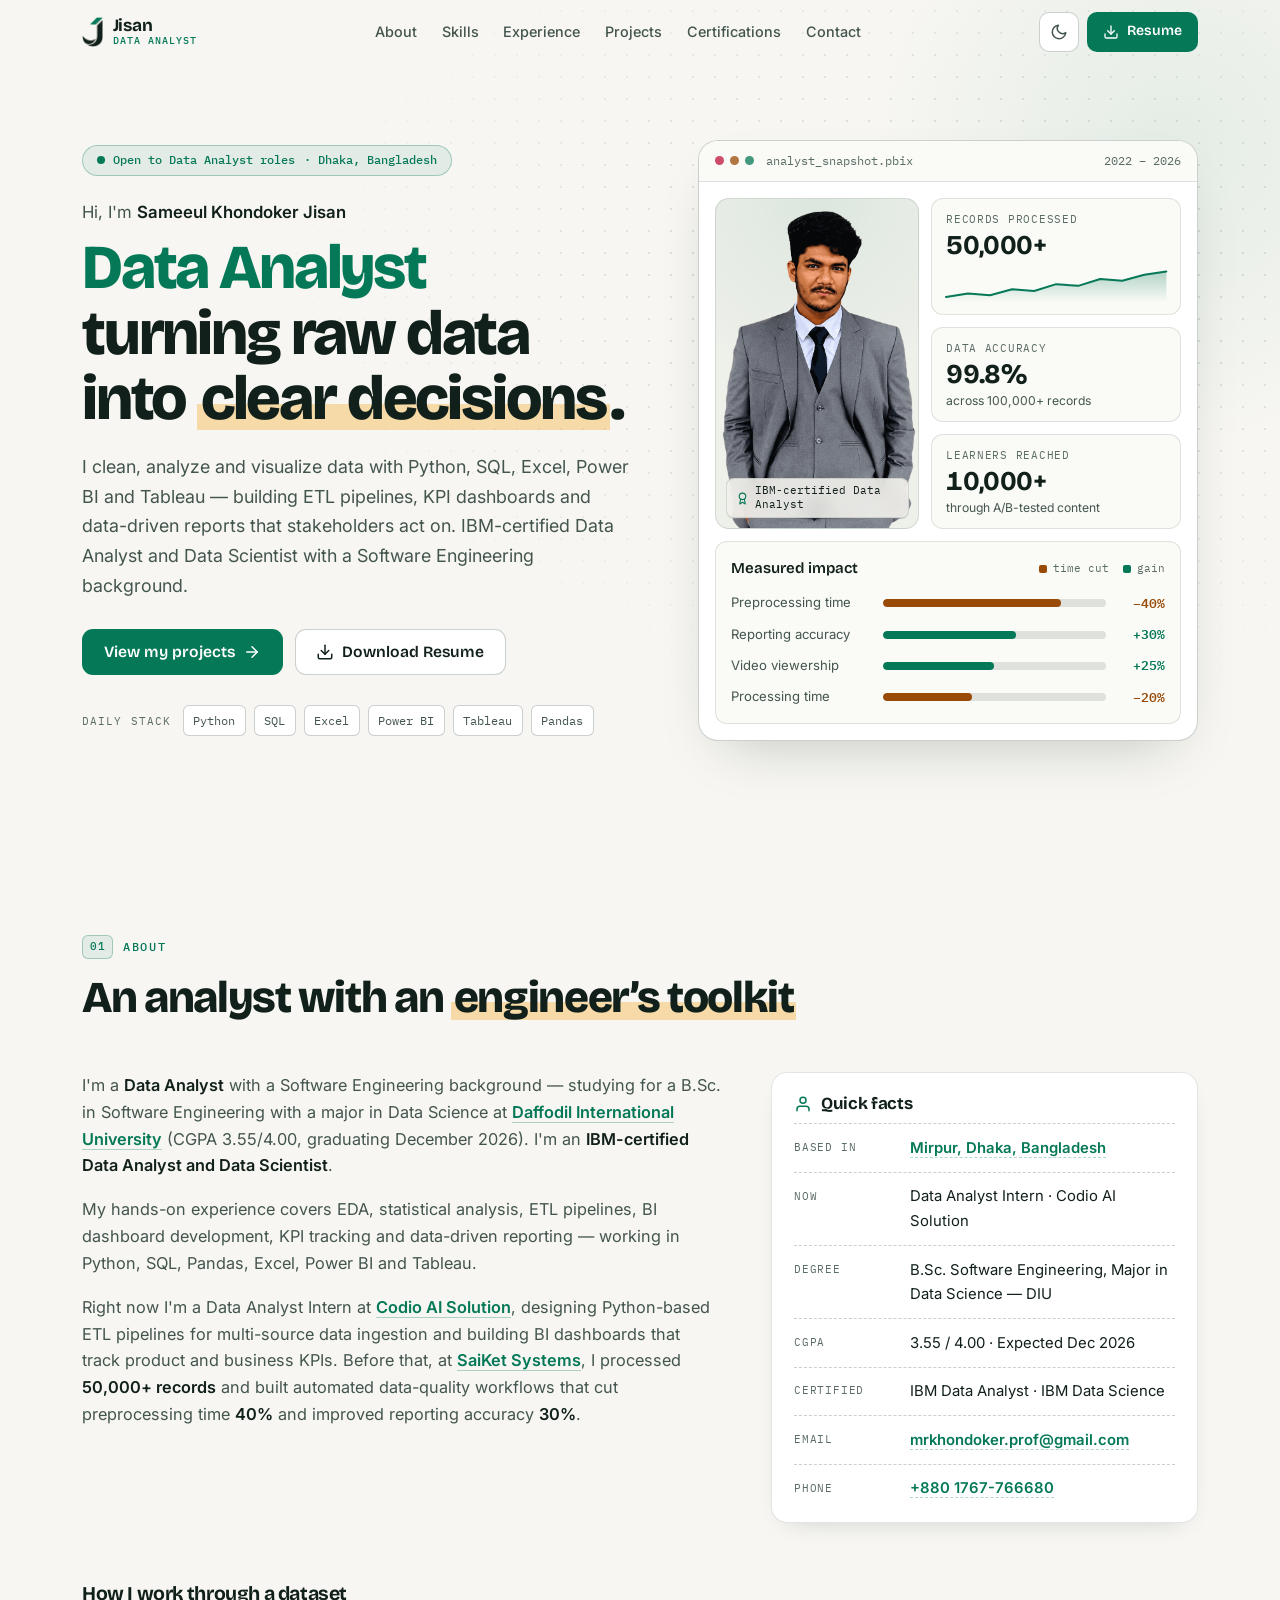
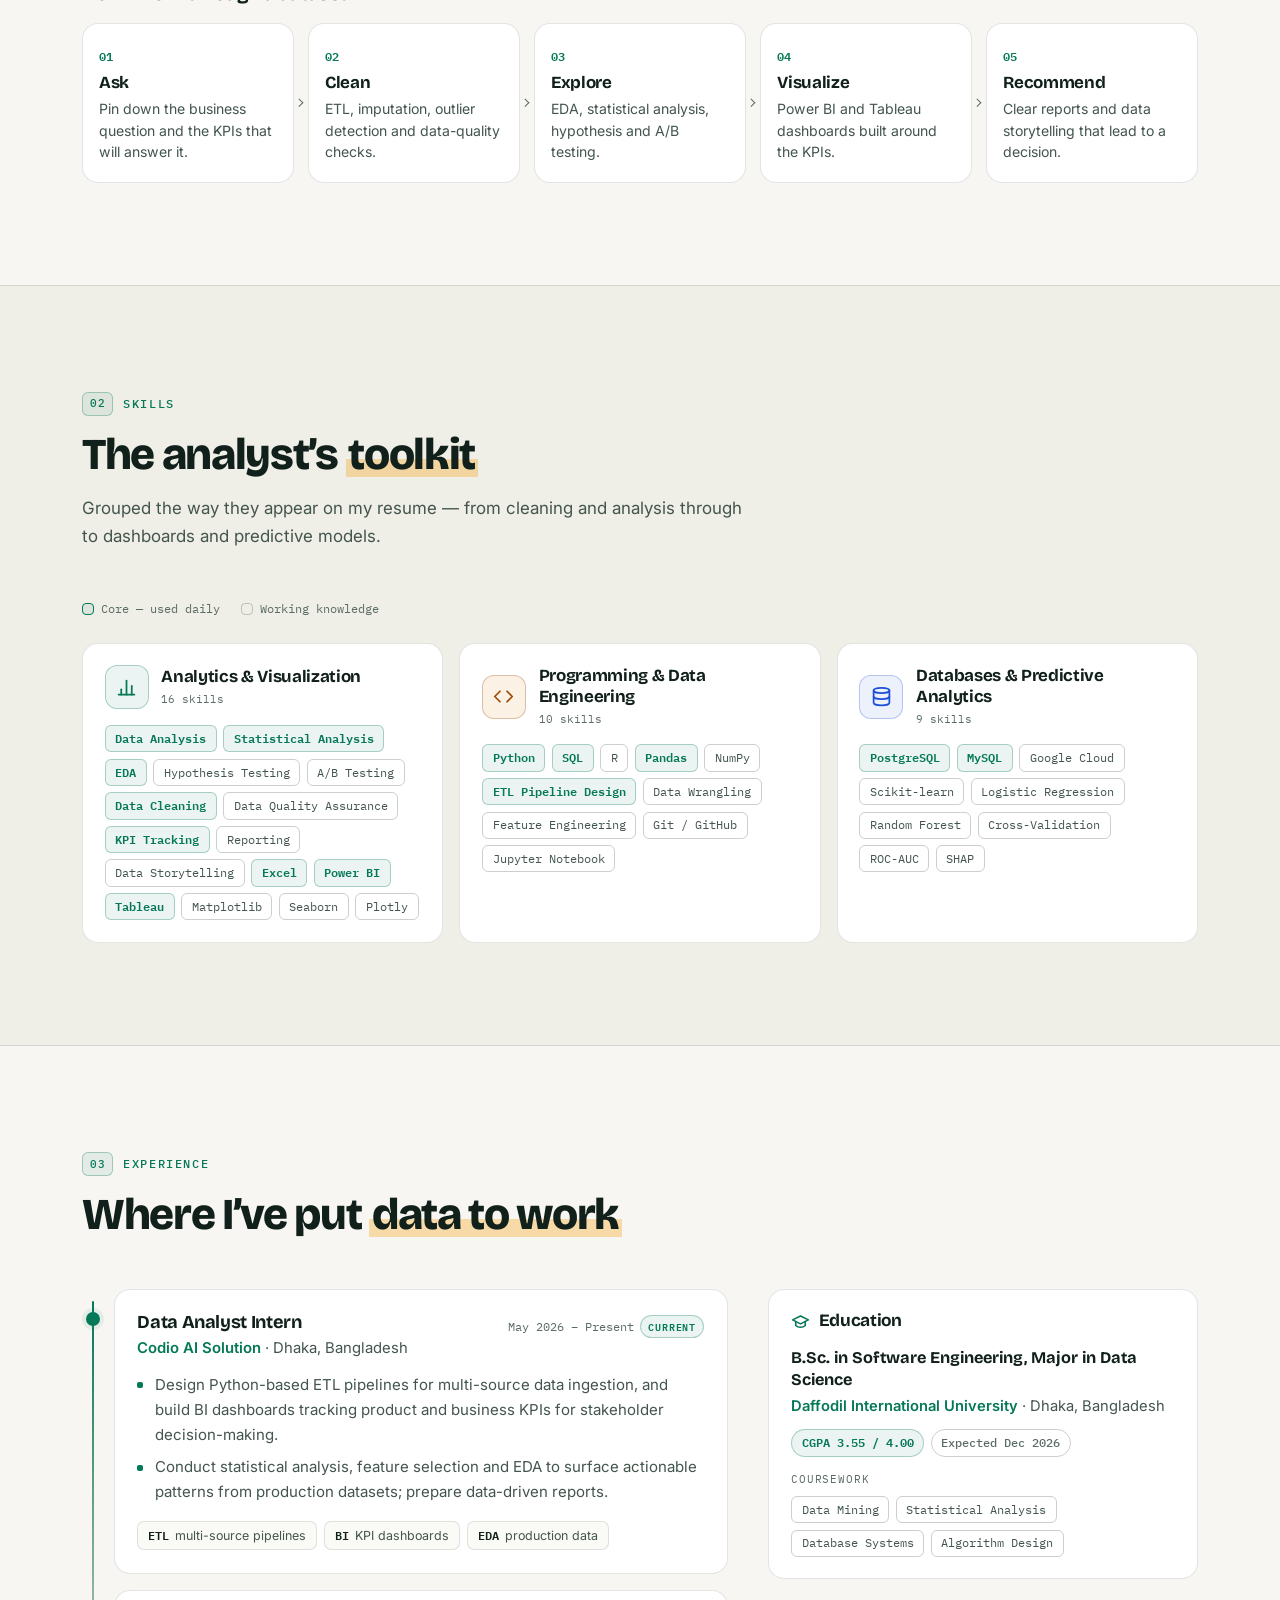
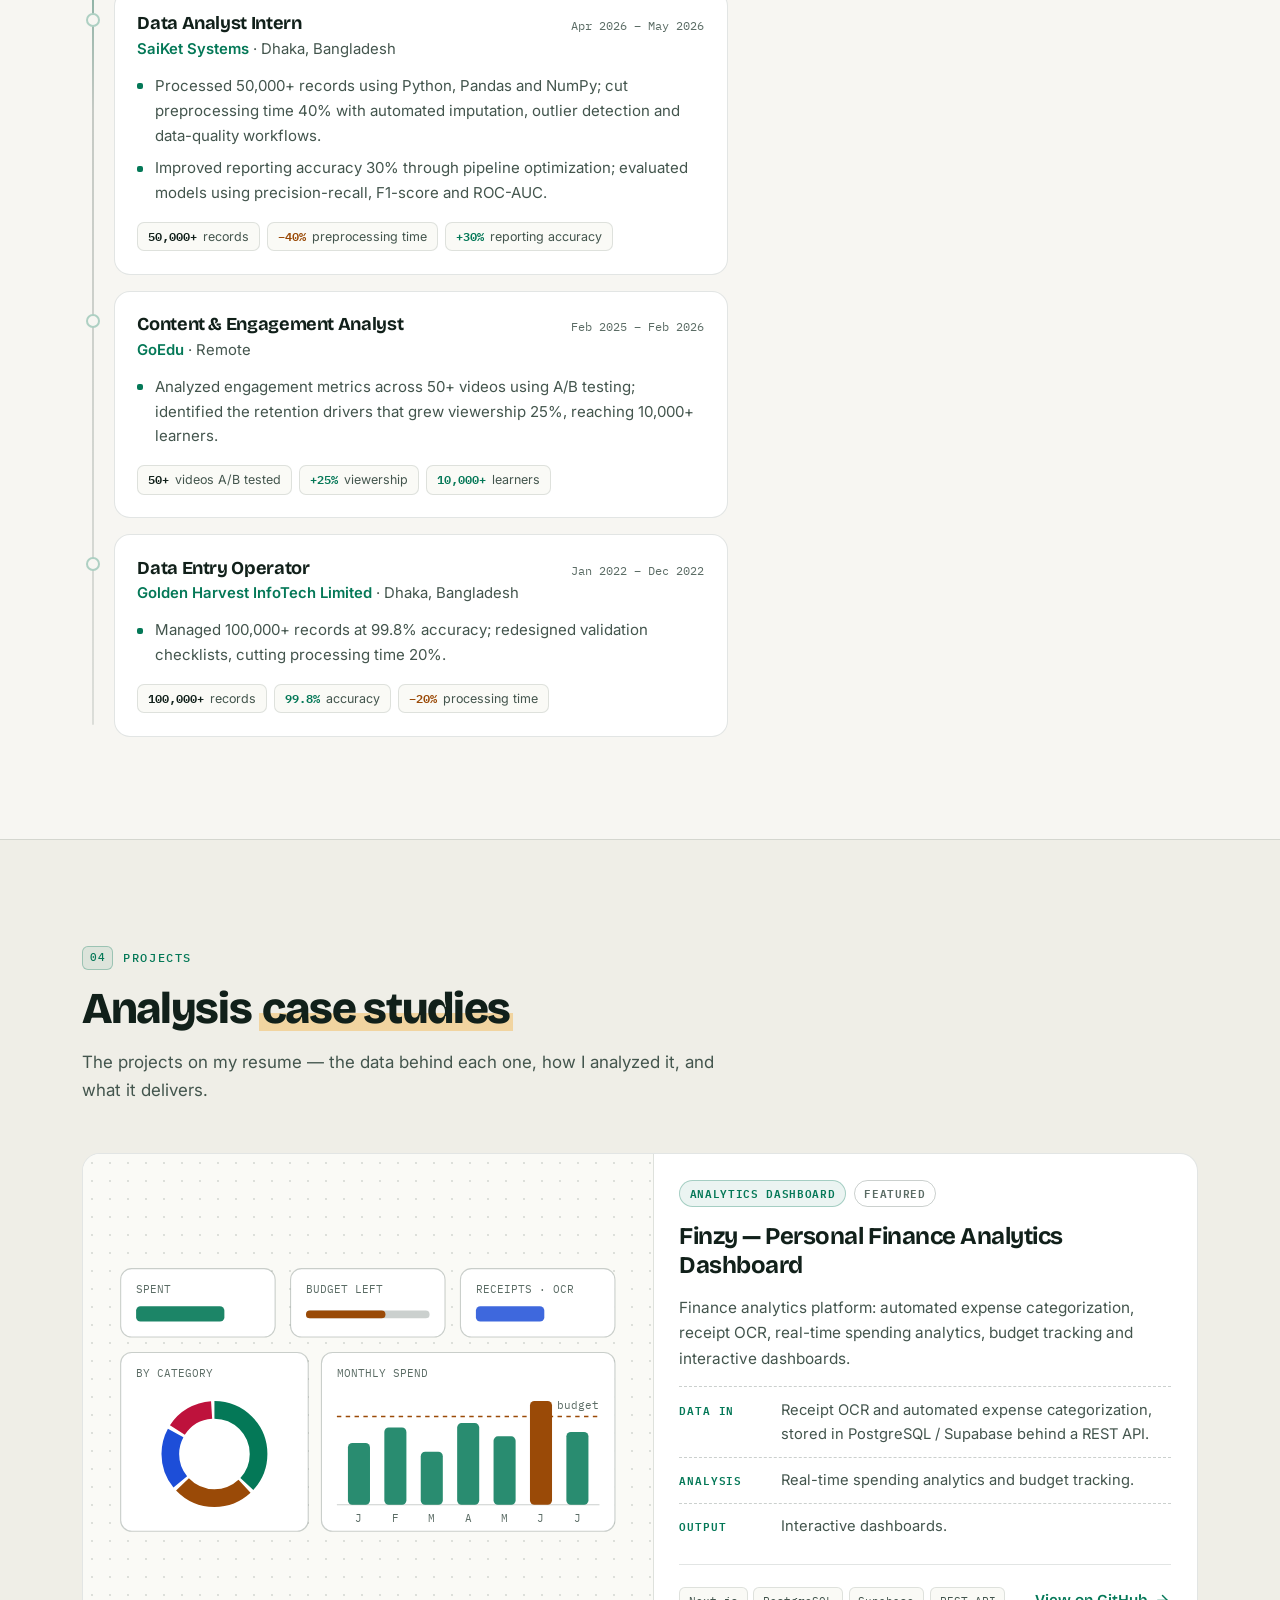
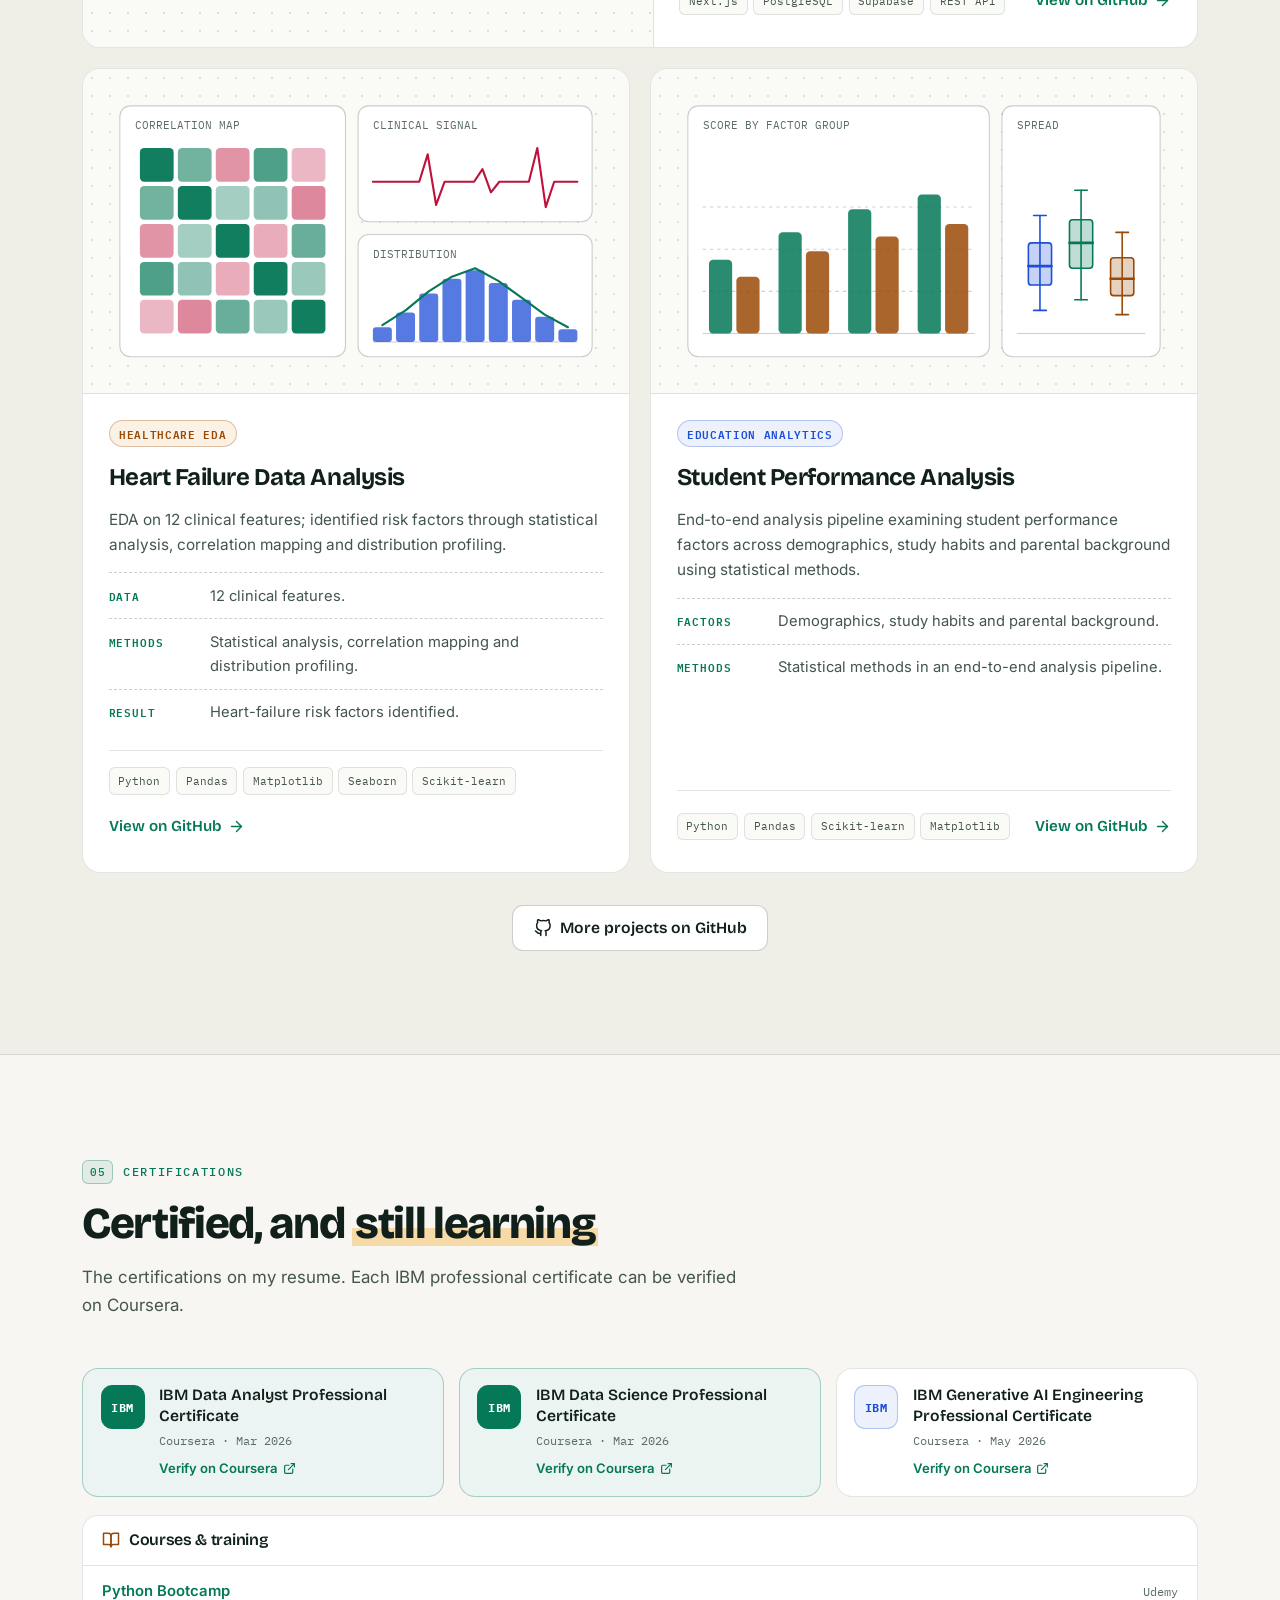
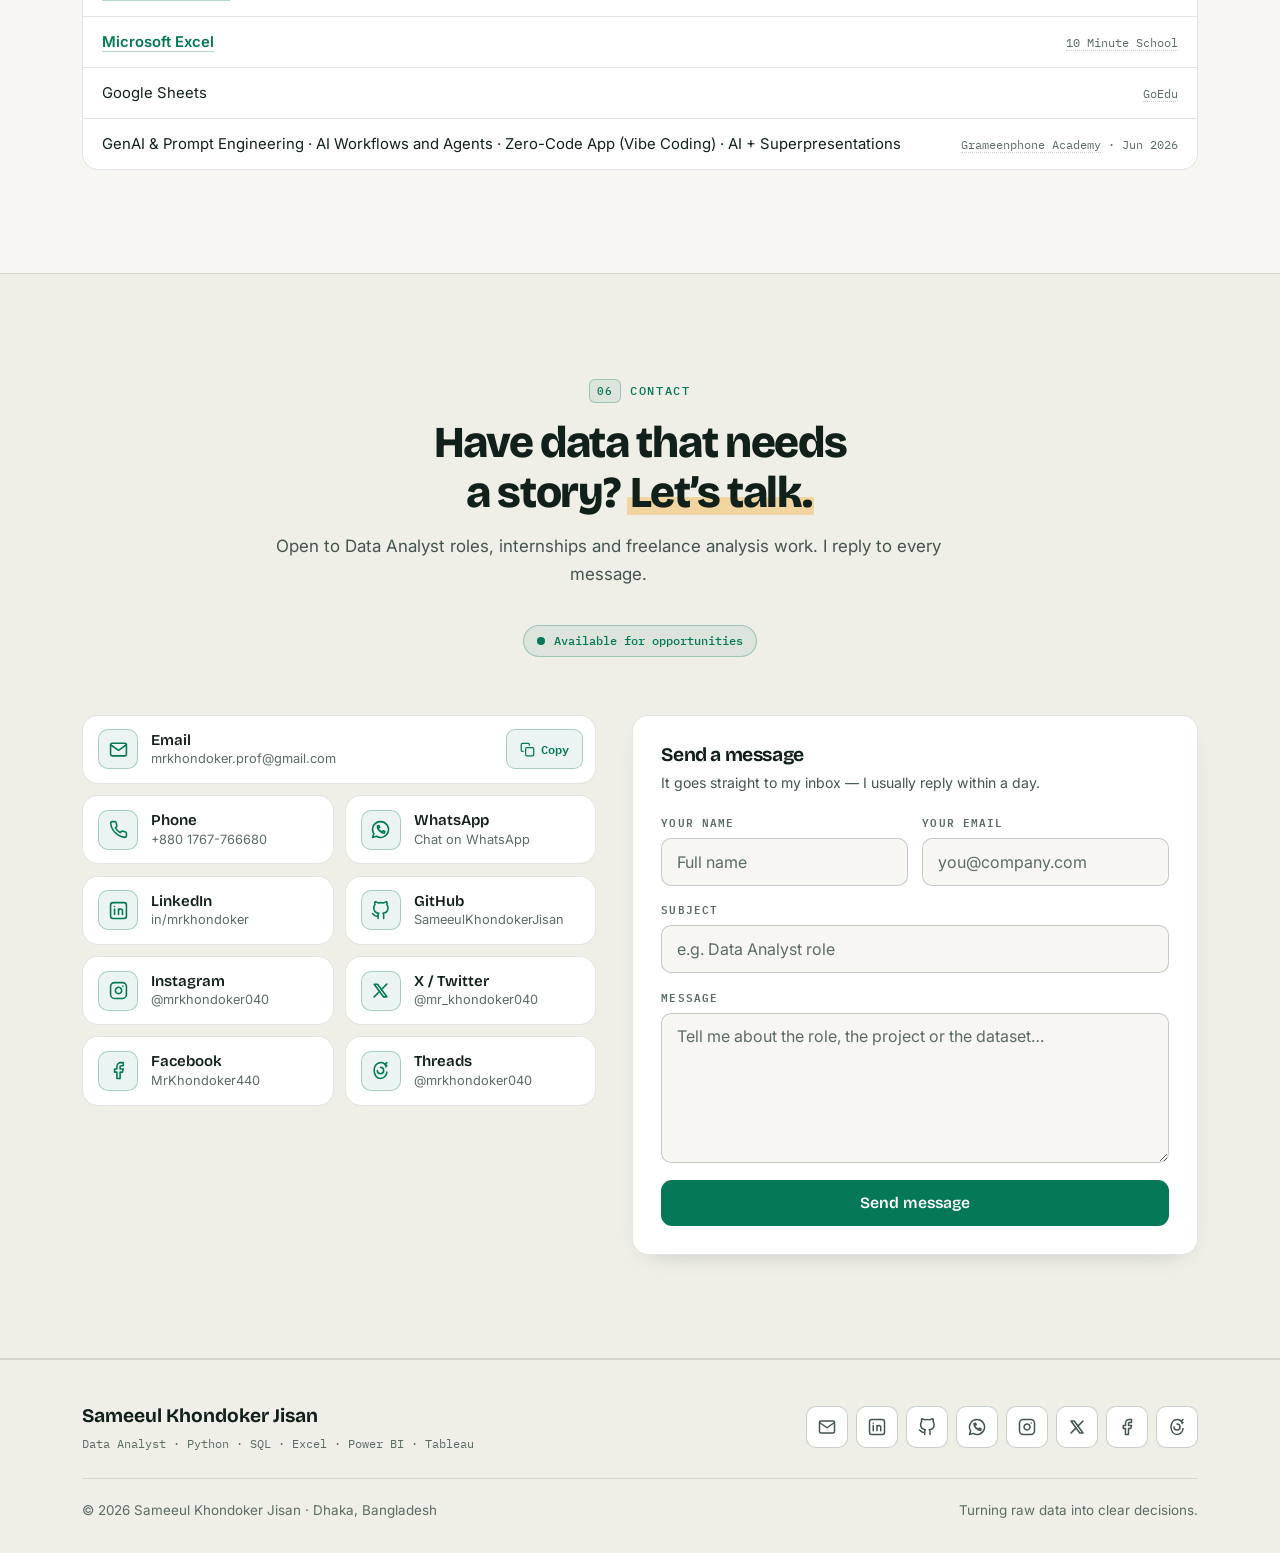
==== index.html @ 7ce2ed2d "Finzy: list Next.js, not Python — match the actual repository The Finzy repo is a Next.js (JavaScrip" ====
<!DOCTYPE html>
<html lang="en" data-theme="dark">
<head>
  <meta charset="UTF-8" />
  <meta name="viewport" content="width=device-width, initial-scale=1.0" />
  <title>Sameeul Khondoker Jisan — Data Analyst</title>
  <meta name="description" content="Sameeul Khondoker Jisan — Data Analyst in Dhaka, Bangladesh. IBM-certified Data Analyst and Data Scientist using Python, SQL, Excel, Power BI and Tableau for EDA, statistical analysis, ETL pipelines, KPI dashboards and data-driven reporting." />
  <meta name="theme-color" content="#0a0f0d" />
  <link rel="canonical" href="https://sameeulkhondokerjisan.github.io/my-portfolio/" />

  <!-- Open Graph -->
  <meta property="og:type" content="website" />
  <meta property="og:url" content="https://sameeulkhondokerjisan.github.io/my-portfolio/" />
  <meta property="og:title" content="Sameeul Khondoker Jisan — Data Analyst" />
  <meta property="og:description" content="IBM-certified Data Analyst · Python, SQL, Excel, Power BI, Tableau. EDA, statistical analysis, ETL pipelines and KPI dashboards that turn raw data into decisions. Based in Dhaka, Bangladesh." />
  <meta property="og:image" content="https://sameeulkhondokerjisan.github.io/my-portfolio/jisan_portfolio.png" />
  <meta property="og:image:width" content="1200" />
  <meta property="og:image:height" content="630" />
  <meta property="og:image:alt" content="Sameeul Khondoker Jisan — Data Analyst portfolio" />

  <!-- Twitter Card -->
  <meta name="twitter:card" content="summary_large_image" />
  <meta name="twitter:site" content="@mr_khondoker040" />
  <meta name="twitter:title" content="Sameeul Khondoker Jisan — Data Analyst" />
  <meta name="twitter:description" content="IBM-certified Data Analyst · Python, SQL, Excel, Power BI, Tableau. EDA, ETL pipelines and KPI dashboards that turn raw data into decisions." />
  <meta name="twitter:image" content="https://sameeulkhondokerjisan.github.io/my-portfolio/jisan_portfolio.png" />

  <!-- JSON-LD Structured Data -->
  <script type="application/ld+json">
  {
    "@context": "https://schema.org",
    "@type": "Person",
    "name": "Sameeul Khondoker Jisan",
    "jobTitle": "Data Analyst",
    "description": "Data Analyst with a Software Engineering background. IBM-certified Data Analyst and Data Scientist experienced in EDA, statistical analysis, ETL pipelines, BI dashboard development, KPI tracking and data-driven reporting.",
    "url": "https://sameeulkhondokerjisan.github.io/my-portfolio/",
    "image": "https://sameeulkhondokerjisan.github.io/my-portfolio/jisan_portfolio.png",
    "email": "mrkhondoker.prof@gmail.com",
    "telephone": "+8801767766680",
    "address": { "@type": "PostalAddress", "addressLocality": "Dhaka", "addressCountry": "BD" },
    "alumniOf": { "@type": "CollegeOrUniversity", "name": "Daffodil International University", "url": "https://daffodilvarsity.edu.bd/" },
    "knowsAbout": ["Data Analysis", "Statistical Analysis", "Exploratory Data Analysis", "A/B Testing", "KPI Tracking", "Data Visualization", "Python", "SQL", "Excel", "Power BI", "Tableau", "Pandas", "ETL Pipelines", "PostgreSQL"],
    "sameAs": [
      "https://www.linkedin.com/in/mrkhondoker/",
      "https://github.com/SameeulKhondokerJisan",
      "https://x.com/mr_khondoker040",
      "https://www.instagram.com/mrkhondoker040/",
      "https://www.threads.com/@mrkhondoker040",
      "https://www.facebook.com/MrKhondoker440"
    ]
  }
  </script>

  <link rel="preconnect" href="https://fonts.googleapis.com" />
  <link rel="preconnect" href="https://fonts.gstatic.com" crossorigin />
  <link href="https://fonts.googleapis.com/css2?family=Bricolage+Grotesque:opsz,wght@12..96,500..800&family=IBM+Plex+Mono:wght@400;500;600;700&family=Inter:wght@400;500;600;700&display=swap" rel="stylesheet" />
  <link rel="icon" href="icons/favicon-32.png" type="image/png" sizes="32x32" />
  <link rel="icon" href="icons/favicon-192.png" type="image/png" sizes="192x192" />
  <link rel="apple-touch-icon" href="icons/apple-touch-icon.png" />
  <link rel="stylesheet" href="css/styles.css" />
  <!-- Set the theme before first paint (no flash of the wrong theme).
       Stored choice wins; otherwise follow the OS preference. -->
  <script>
    (function () {
      var d = document.documentElement, t;
      d.classList.add('js');
      try { t = localStorage.getItem('theme'); } catch (e) {}
      if (t !== 'light' && t !== 'dark') {
        t = window.matchMedia && window.matchMedia('(prefers-color-scheme: light)').matches ? 'light' : 'dark';
      }
      d.setAttribute('data-theme', t);
    })();
  </script>
</head>
<body>
<a href="#main" class="skip-link">Skip to main content</a>

<!-- Header -->
<header class="site-header" id="siteHeader">
  <div class="container nav">
    <a href="#home" class="brand" aria-label="Sameeul Khondoker Jisan — back to top">
      <span class="brand-mark" aria-hidden="true"></span>
      <span class="brand-text"><span class="brand-name">Jisan</span><span class="brand-role">Data Analyst</span></span>
    </a>
    <nav class="nav-links" aria-label="Primary">
      <a href="#about">About</a>
      <a href="#skills">Skills</a>
      <a href="#experience">Experience</a>
      <a href="#projects">Projects</a>
      <a href="#certifications">Certifications</a>
      <a href="#contact">Contact</a>
    </nav>
    <div class="nav-actions">
      <button class="icon-btn" id="themeToggle" type="button" aria-label="Switch to light mode">
        <svg class="ico-sun" viewBox="0 0 24 24" fill="none" stroke="currentColor" stroke-width="2" stroke-linecap="round" stroke-linejoin="round" aria-hidden="true"><circle cx="12" cy="12" r="4"/><path d="M12 2v2M12 20v2M4.93 4.93l1.41 1.41M17.66 17.66l1.41 1.41M2 12h2M20 12h2M4.93 19.07l1.41-1.41M17.66 6.34l1.41-1.41"/></svg>
        <svg class="ico-moon" viewBox="0 0 24 24" fill="none" stroke="currentColor" stroke-width="2" stroke-linecap="round" stroke-linejoin="round" aria-hidden="true"><path d="M21 12.79A9 9 0 1111.21 3 7 7 0 0021 12.79z"/></svg>
      </button>
      <a class="btn btn-primary btn-sm nav-resume" href="Sameeul_Khondoker_Jisan_Resume.pdf" download="Sameeul Khondoker Jisan - Resume.pdf">
        <svg viewBox="0 0 24 24" fill="none" stroke="currentColor" stroke-width="2" stroke-linecap="round" stroke-linejoin="round" aria-hidden="true"><path d="M21 15v4a2 2 0 01-2 2H5a2 2 0 01-2-2v-4"/><polyline points="7 10 12 15 17 10"/><line x1="12" y1="15" x2="12" y2="3"/></svg>
        Resume
      </a>
      <button class="icon-btn menu-btn" id="menuToggle" type="button" aria-label="Open menu" aria-expanded="false" aria-controls="mobileNav">
        <span class="menu-bars" aria-hidden="true"><span></span><span></span><span></span></span>
      </button>
    </div>
  </div>
</header>
<div class="mobile-menu" id="mobileNav">
  <nav class="container" aria-label="Mobile">
    <a href="#about">About</a>
    <a href="#skills">Skills</a>
    <a href="#experience">Experience</a>
    <a href="#projects">Projects</a>
    <a href="#certifications">Certifications</a>
    <a href="#contact">Contact</a>
    <a class="btn btn-primary" href="Sameeul_Khondoker_Jisan_Resume.pdf" download="Sameeul Khondoker Jisan - Resume.pdf">
      <svg viewBox="0 0 24 24" fill="none" stroke="currentColor" stroke-width="2" stroke-linecap="round" stroke-linejoin="round" aria-hidden="true"><path d="M21 15v4a2 2 0 01-2 2H5a2 2 0 01-2-2v-4"/><polyline points="7 10 12 15 17 10"/><line x1="12" y1="15" x2="12" y2="3"/></svg>
      Download Resume
    </a>
  </nav>
</div>

<main id="main" tabindex="-1">

<!-- Hero -->
<section id="home" class="hero" aria-labelledby="heroTitle">
  <div class="container hero-grid">
    <div class="hero-copy">
      <p class="status-pill"><span class="pulse-dot" aria-hidden="true"></span>Open to Data Analyst roles<span class="pill-loc"> · Dhaka, Bangladesh</span></p>
      <p class="hero-hello">Hi, I'm <strong>Sameeul Khondoker Jisan</strong></p>
      <h1 class="hero-title" id="heroTitle"><span class="accent">Data Analyst</span> turning raw data into <span class="hl">clear decisions</span>.</h1>
      <p class="hero-lede">I clean, analyze and visualize data with Python, SQL, Excel, Power BI and Tableau — building ETL pipelines, KPI dashboards and data-driven reports that stakeholders act on. IBM-certified Data Analyst and Data Scientist with a Software Engineering background.</p>
      <div class="hero-cta">
        <a href="#projects" class="btn btn-primary">
          View my projects
          <svg viewBox="0 0 24 24" fill="none" stroke="currentColor" stroke-width="2" stroke-linecap="round" stroke-linejoin="round" aria-hidden="true"><line x1="5" y1="12" x2="19" y2="12"/><polyline points="12 5 19 12 12 19"/></svg>
        </a>
        <a href="Sameeul_Khondoker_Jisan_Resume.pdf" download="Sameeul Khondoker Jisan - Resume.pdf" class="btn btn-ghost">
          <svg viewBox="0 0 24 24" fill="none" stroke="currentColor" stroke-width="2" stroke-linecap="round" stroke-linejoin="round" aria-hidden="true"><path d="M21 15v4a2 2 0 01-2 2H5a2 2 0 01-2-2v-4"/><polyline points="7 10 12 15 17 10"/><line x1="12" y1="15" x2="12" y2="3"/></svg>
          Download Resume
        </a>
      </div>
      <ul class="stack" aria-label="Daily tools">
        <li class="stack-label" aria-hidden="true">Daily stack</li>
        <li>Python</li><li>SQL</li><li>Excel</li><li>Power BI</li><li>Tableau</li><li>Pandas</li>
      </ul>
    </div>

    <!-- Analyst snapshot: every number below comes straight from the resume -->
    <div class="hero-panel" id="heroPanel" role="group" aria-label="Analyst snapshot">
      <div class="panel-bar" aria-hidden="true">
        <span class="panel-dots"><i></i><i></i><i></i></span>
        <span class="panel-name">analyst_snapshot.pbix</span>
        <span class="panel-live">2022 – 2026</span>
      </div>
      <div class="panel-body">
        <div class="panel-top">
          <figure class="panel-photo">
            <img src="Profile pic.png" alt="Portrait of Sameeul Khondoker Jisan" width="800" height="1202" loading="eager" fetchpriority="high" decoding="async" />
            <figcaption>
              <svg viewBox="0 0 24 24" fill="none" stroke="currentColor" stroke-width="2" stroke-linecap="round" stroke-linejoin="round" aria-hidden="true"><circle cx="12" cy="8" r="6"/><path d="M15.477 12.89L17 22l-5-3-5 3 1.523-9.11"/></svg>
              IBM-certified Data Analyst
            </figcaption>
          </figure>
          <div class="kpis">
            <div class="kpi">
              <span class="kpi-label">Records processed</span>
              <span class="kpi-value" data-count="50000" data-suffix="+">50,000+</span>
              <svg class="spark" viewBox="0 0 200 40" preserveAspectRatio="none" aria-hidden="true" focusable="false">
                <defs><linearGradient id="sparkFill" x1="0" y1="0" x2="0" y2="1"><stop offset="0" class="stop-acc" stop-opacity=".3"/><stop offset="1" class="stop-acc" stop-opacity="0"/></linearGradient></defs>
                <path d="M0,34 L20,30 L40,32 L60,25 L80,27 L100,19 L120,21 L140,13 L160,15 L180,8 L200,4 L200,40 L0,40 Z" fill="url(#sparkFill)"/>
                <path class="sp-line" d="M0,34 L20,30 L40,32 L60,25 L80,27 L100,19 L120,21 L140,13 L160,15 L180,8 L200,4"/>
              </svg>
            </div>
            <div class="kpi">
              <span class="kpi-label">Data accuracy</span>
              <span class="kpi-value" data-count="99.8" data-decimals="1" data-suffix="%">99.8%</span>
              <span class="kpi-note">across 100,000+ records</span>
            </div>
            <div class="kpi">
              <span class="kpi-label">Learners reached</span>
              <span class="kpi-value" data-count="10000" data-suffix="+">10,000+</span>
              <span class="kpi-note">through A/B-tested content</span>
            </div>
          </div>
        </div>
        <div class="panel-chart">
          <div class="chart-head">
            <span class="chart-title">Measured impact</span>
            <span class="chart-legend" aria-hidden="true"><span class="lg-time">time cut</span><span class="lg-gain">gain</span></span>
          </div>
          <ul class="bars">
            <li class="bar is-time" style="--v:40"><span class="bar-label">Preprocessing time</span><span class="bar-track" aria-hidden="true"><span class="bar-fill"></span></span><span class="bar-val">−40%</span></li>
            <li class="bar is-gain" style="--v:30"><span class="bar-label">Reporting accuracy</span><span class="bar-track" aria-hidden="true"><span class="bar-fill"></span></span><span class="bar-val">+30%</span></li>
            <li class="bar is-gain" style="--v:25"><span class="bar-label">Video viewership</span><span class="bar-track" aria-hidden="true"><span class="bar-fill"></span></span><span class="bar-val">+25%</span></li>
            <li class="bar is-time" style="--v:20"><span class="bar-label">Processing time</span><span class="bar-track" aria-hidden="true"><span class="bar-fill"></span></span><span class="bar-val">−20%</span></li>
          </ul>
        </div>
      </div>
    </div>
  </div>
</section>

<!-- About -->
<section id="about" class="section" aria-labelledby="aboutTitle">
  <div class="container">
    <header class="section-head reveal">
      <p class="eyebrow"><span class="eyebrow-num">01</span>About</p>
      <h2 class="section-title" id="aboutTitle">An analyst with an <span class="hl">engineer’s toolkit</span></h2>
    </header>
    <div class="about-grid">
      <div class="about-copy reveal">
        <p>I'm a <strong>Data Analyst</strong> with a Software Engineering background — studying for a B.Sc. in Software Engineering with a major in Data Science at <a href="https://daffodilvarsity.edu.bd/" target="_blank" rel="noopener noreferrer">Daffodil International University</a> (CGPA 3.55/4.00, graduating December 2026). I'm an <strong>IBM-certified Data Analyst and Data Scientist</strong>.</p>
        <p>My hands-on experience covers EDA, statistical analysis, ETL pipelines, BI dashboard development, KPI tracking and data-driven reporting — working in Python, SQL, Pandas, Excel, Power BI and Tableau.</p>
        <p>Right now I'm a Data Analyst Intern at <a href="https://codioaisolution.com/" target="_blank" rel="noopener noreferrer">Codio AI Solution</a>, designing Python-based ETL pipelines for multi-source data ingestion and building BI dashboards that track product and business KPIs. Before that, at <a href="https://saiketsystems.in/" target="_blank" rel="noopener noreferrer">SaiKet Systems</a>, I processed <strong>50,000+ records</strong> and built automated data-quality workflows that cut preprocessing time <strong>40%</strong> and improved reporting accuracy <strong>30%</strong>.</p>
      </div>
      <aside class="card fact-card reveal" aria-label="Quick facts">
        <h3><svg viewBox="0 0 24 24" fill="none" stroke="currentColor" stroke-width="2" stroke-linecap="round" stroke-linejoin="round" aria-hidden="true"><path d="M20 21v-2a4 4 0 00-4-4H8a4 4 0 00-4 4v2"/><circle cx="12" cy="7" r="4"/></svg>Quick facts</h3>
        <dl class="facts">
          <div><dt>Based in</dt><dd><a href="https://maps.google.com/?q=Mirpur,+Dhaka,+Bangladesh" target="_blank" rel="noopener noreferrer">Mirpur, Dhaka, Bangladesh</a></dd></div>
          <div><dt>Now</dt><dd>Data Analyst Intern · Codio AI Solution</dd></div>
          <div><dt>Degree</dt><dd>B.Sc. Software Engineering, Major in Data Science — DIU</dd></div>
          <div><dt>CGPA</dt><dd>3.55 / 4.00 · Expected Dec 2026</dd></div>
          <div><dt>Certified</dt><dd>IBM Data Analyst · IBM Data Science</dd></div>
          <div><dt>Email</dt><dd><a href="mailto:mrkhondoker.prof@gmail.com">mrkhondoker.prof<wbr>@gmail.com</a></dd></div>
          <div><dt>Phone</dt><dd><a href="tel:+8801767766680">+880 1767-766680</a></dd></div>
        </dl>
      </aside>
    </div>

    <div class="process">
      <h3 class="sub-title reveal">How I work through a dataset</h3>
      <ol class="steps">
        <li class="card step reveal"><span class="step-num">01</span><h4>Ask</h4><p>Pin down the business question and the KPIs that will answer it.</p></li>
        <li class="card step reveal"><span class="step-num">02</span><h4>Clean</h4><p>ETL, imputation, outlier detection and data-quality checks.</p></li>
        <li class="card step reveal"><span class="step-num">03</span><h4>Explore</h4><p>EDA, statistical analysis, hypothesis and A/B testing.</p></li>
        <li class="card step reveal"><span class="step-num">04</span><h4>Visualize</h4><p>Power BI and Tableau dashboards built around the KPIs.</p></li>
        <li class="card step reveal"><span class="step-num">05</span><h4>Recommend</h4><p>Clear reports and data storytelling that lead to a decision.</p></li>
      </ol>
    </div>
  </div>
</section>

<!-- Skills -->
<section id="skills" class="section section-alt" aria-labelledby="skillsTitle">
  <div class="container">
    <header class="section-head reveal">
      <p class="eyebrow"><span class="eyebrow-num">02</span>Skills</p>
      <h2 class="section-title" id="skillsTitle">The analyst’s <span class="hl">toolkit</span></h2>
      <p class="section-sub">Grouped the way they appear on my resume — from cleaning and analysis through to dashboards and predictive models.</p>
    </header>
    <div class="legend reveal" aria-hidden="true"><span class="lg-core">Core — used daily</span><span>Working knowledge</span></div>
    <div class="skills-grid">
      <article class="card skill-card reveal">
        <div class="skill-head">
          <span class="skill-icon"><svg viewBox="0 0 24 24" fill="none" stroke="currentColor" stroke-width="2" stroke-linecap="round" stroke-linejoin="round" aria-hidden="true"><line x1="18" y1="20" x2="18" y2="10"/><line x1="12" y1="20" x2="12" y2="4"/><line x1="6" y1="20" x2="6" y2="14"/><line x1="3" y1="20" x2="21" y2="20"/></svg></span>
          <div><h3>Analytics &amp; Visualization</h3><span class="skill-count">16 skills</span></div>
        </div>
        <ul class="chips">
          <li class="chip is-core">Data Analysis</li><li class="chip is-core">Statistical Analysis</li><li class="chip is-core">EDA</li>
          <li class="chip">Hypothesis Testing</li><li class="chip">A/B Testing</li><li class="chip is-core">Data Cleaning</li>
          <li class="chip">Data Quality Assurance</li><li class="chip is-core">KPI Tracking</li><li class="chip">Reporting</li>
          <li class="chip">Data Storytelling</li><li class="chip is-core">Excel</li><li class="chip is-core">Power BI</li>
          <li class="chip is-core">Tableau</li><li class="chip">Matplotlib</li><li class="chip">Seaborn</li><li class="chip">Plotly</li>
        </ul>
      </article>
      <article class="card skill-card reveal">
        <div class="skill-head">
          <span class="skill-icon"><svg viewBox="0 0 24 24" fill="none" stroke="currentColor" stroke-width="2" stroke-linecap="round" stroke-linejoin="round" aria-hidden="true"><polyline points="16 18 22 12 16 6"/><polyline points="8 6 2 12 8 18"/></svg></span>
          <div><h3>Programming &amp; Data Engineering</h3><span class="skill-count">10 skills</span></div>
        </div>
        <ul class="chips">
          <li class="chip is-core">Python</li><li class="chip is-core">SQL</li><li class="chip">R</li>
          <li class="chip is-core">Pandas</li><li class="chip">NumPy</li><li class="chip is-core">ETL Pipeline Design</li>
          <li class="chip">Data Wrangling</li><li class="chip">Feature Engineering</li><li class="chip">Git / GitHub</li>
          <li class="chip">Jupyter Notebook</li>
        </ul>
      </article>
      <article class="card skill-card reveal">
        <div class="skill-head">
          <span class="skill-icon"><svg viewBox="0 0 24 24" fill="none" stroke="currentColor" stroke-width="2" stroke-linecap="round" stroke-linejoin="round" aria-hidden="true"><ellipse cx="12" cy="5" rx="9" ry="3"/><path d="M21 12c0 1.66-4 3-9 3s-9-1.34-9-3"/><path d="M3 5v14c0 1.66 4 3 9 3s9-1.34 9-3V5"/></svg></span>
          <div><h3>Databases &amp; Predictive Analytics</h3><span class="skill-count">9 skills</span></div>
        </div>
        <ul class="chips">
          <li class="chip is-core">PostgreSQL</li><li class="chip is-core">MySQL</li><li class="chip">Google Cloud</li>
          <li class="chip">Scikit-learn</li><li class="chip">Logistic Regression</li><li class="chip">Random Forest</li>
          <li class="chip">Cross-Validation</li><li class="chip">ROC-AUC</li><li class="chip">SHAP</li>
        </ul>
      </article>
    </div>
  </div>
</section>

<!-- Experience -->
<section id="experience" class="section" aria-labelledby="experienceTitle">
  <div class="container">
    <header class="section-head reveal">
      <p class="eyebrow"><span class="eyebrow-num">03</span>Experience</p>
      <h2 class="section-title" id="experienceTitle">Where I’ve put <span class="hl">data to work</span></h2>
    </header>
    <div class="exp-grid">
      <ol class="timeline">
        <li class="tl-item is-current reveal">
          <article class="card tl-card">
            <header class="tl-head">
              <div>
                <h3 class="tl-role">Data Analyst Intern</h3>
                <p class="tl-org"><a href="https://codioaisolution.com/" target="_blank" rel="noopener noreferrer">Codio AI Solution</a> · Dhaka, Bangladesh</p>
              </div>
              <span class="tl-date">May 2026 – Present <span class="tl-now">Current</span></span>
            </header>
            <ul class="tl-points">
              <li>Design Python-based ETL pipelines for multi-source data ingestion, and build BI dashboards tracking product and business KPIs for stakeholder decision-making.</li>
              <li>Conduct statistical analysis, feature selection and EDA to surface actionable patterns from production datasets; prepare data-driven reports.</li>
            </ul>
            <ul class="metrics" aria-label="Focus">
              <li class="metric"><b>ETL</b>multi-source pipelines</li>
              <li class="metric"><b>BI</b>KPI dashboards</li>
              <li class="metric"><b>EDA</b>production data</li>
            </ul>
          </article>
        </li>
        <li class="tl-item reveal">
          <article class="card tl-card">
            <header class="tl-head">
              <div>
                <h3 class="tl-role">Data Analyst Intern</h3>
                <p class="tl-org"><a href="https://saiketsystems.in/" target="_blank" rel="noopener noreferrer">SaiKet Systems</a> · Dhaka, Bangladesh</p>
              </div>
              <span class="tl-date">Apr 2026 – May 2026</span>
            </header>
            <ul class="tl-points">
              <li>Processed 50,000+ records using Python, Pandas and NumPy; cut preprocessing time 40% with automated imputation, outlier detection and data-quality workflows.</li>
              <li>Improved reporting accuracy 30% through pipeline optimization; evaluated models using precision-recall, F1-score and ROC-AUC.</li>
            </ul>
            <ul class="metrics" aria-label="Results">
              <li class="metric"><b>50,000+</b>records</li>
              <li class="metric down"><b>−40%</b>preprocessing time</li>
              <li class="metric up"><b>+30%</b>reporting accuracy</li>
            </ul>
          </article>
        </li>
        <li class="tl-item reveal">
          <article class="card tl-card">
            <header class="tl-head">
              <div>
                <h3 class="tl-role">Content &amp; Engagement Analyst</h3>
                <p class="tl-org"><a href="https://goedu.ac/" target="_blank" rel="noopener noreferrer">GoEdu</a> · Remote</p>
              </div>
              <span class="tl-date">Feb 2025 – Feb 2026</span>
            </header>
            <ul class="tl-points">
              <li>Analyzed engagement metrics across 50+ videos using A/B testing; identified the retention drivers that grew viewership 25%, reaching 10,000+ learners.</li>
            </ul>
            <ul class="metrics" aria-label="Results">
              <li class="metric"><b>50+</b>videos A/B tested</li>
              <li class="metric up"><b>+25%</b>viewership</li>
              <li class="metric up"><b>10,000+</b>learners</li>
            </ul>
          </article>
        </li>
        <li class="tl-item reveal">
          <article class="card tl-card">
            <header class="tl-head">
              <div>
                <h3 class="tl-role">Data Entry Operator</h3>
                <p class="tl-org"><a href="https://www.ghitbd.com/" target="_blank" rel="noopener noreferrer">Golden Harvest InfoTech Limited</a> · Dhaka, Bangladesh</p>
              </div>
              <span class="tl-date">Jan 2022 – Dec 2022</span>
            </header>
            <ul class="tl-points">
              <li>Managed 100,000+ records at 99.8% accuracy; redesigned validation checklists, cutting processing time 20%.</li>
            </ul>
            <ul class="metrics" aria-label="Results">
              <li class="metric"><b>100,000+</b>records</li>
              <li class="metric up"><b>99.8%</b>accuracy</li>
              <li class="metric down"><b>−20%</b>processing time</li>
            </ul>
          </article>
        </li>
      </ol>

      <aside class="card side-card edu-card reveal" aria-labelledby="eduTitle">
        <h3 class="side-title" id="eduTitle"><svg viewBox="0 0 24 24" fill="none" stroke="currentColor" stroke-width="2" stroke-linecap="round" stroke-linejoin="round" aria-hidden="true"><path d="M22 10L12 5 2 10l10 5 10-5z"/><path d="M6 12v5c3 3 9 3 12 0v-5"/></svg>Education</h3>
        <p class="edu-degree">B.Sc. in Software Engineering, Major in Data Science</p>
        <p class="edu-school"><a href="https://daffodilvarsity.edu.bd/" target="_blank" rel="noopener noreferrer">Daffodil International University</a> · Dhaka, Bangladesh</p>
        <div class="pills"><span class="pill">CGPA 3.55 / 4.00</span><span class="pill pill-plain">Expected Dec 2026</span></div>
        <p class="mini-label">Coursework</p>
        <ul class="chips">
          <li class="chip">Data Mining</li><li class="chip">Statistical Analysis</li><li class="chip">Database Systems</li><li class="chip">Algorithm Design</li>
        </ul>
      </aside>
    </div>
  </div>
</section>

<!-- Projects -->
<section id="projects" class="section section-alt" aria-labelledby="projectsTitle">
  <div class="container">
    <header class="section-head reveal">
      <p class="eyebrow"><span class="eyebrow-num">04</span>Projects</p>
      <h2 class="section-title" id="projectsTitle">Analysis <span class="hl">case studies</span></h2>
      <p class="section-sub">The projects on my resume — the data behind each one, how I analyzed it, and what it delivers.</p>
    </header>
    <div class="cases">

      <!-- Finzy -->
      <article class="card case case-featured reveal">
        <div class="case-visual">
          <svg class="viz" viewBox="0 0 480 270" aria-hidden="true" focusable="false">
            <rect class="pnl" x="16" y="16" width="140" height="62" rx="10"/>
            <text class="lbl" x="30" y="38">SPENT</text>
            <rect class="f-acc" x="30" y="50" width="80" height="14" rx="4" fill-opacity=".9"/>
            <rect class="pnl" x="170" y="16" width="140" height="62" rx="10"/>
            <text class="lbl" x="184" y="38">BUDGET LEFT</text>
            <rect class="f-ln" x="184" y="54" width="112" height="7" rx="3.5"/>
            <rect class="f-amb" x="184" y="54" width="72" height="7" rx="3.5"/>
            <rect class="pnl" x="324" y="16" width="140" height="62" rx="10"/>
            <text class="lbl" x="338" y="38">RECEIPTS · OCR</text>
            <rect class="f-sky" x="338" y="50" width="62" height="14" rx="4" fill-opacity=".85"/>
            <rect class="pnl" x="16" y="92" width="170" height="162" rx="10"/>
            <text class="lbl" x="30" y="114">BY CATEGORY</text>
            <g class="nf" stroke-width="16" transform="rotate(-90 101 184)">
              <circle class="s-acc" cx="101" cy="184" r="40" stroke-dasharray="92.5 158.83"/>
              <circle class="s-amb" cx="101" cy="184" r="40" stroke-dasharray="62.3 189.03" stroke-dashoffset="-95.5"/>
              <circle class="s-sky" cx="101" cy="184" r="40" stroke-dasharray="47.3 204.03" stroke-dashoffset="-160.8"/>
              <circle class="s-cor" cx="101" cy="184" r="40" stroke-dasharray="37.2 214.13" stroke-dashoffset="-211.1"/>
            </g>
            <rect class="pnl" x="198" y="92" width="266" height="162" rx="10"/>
            <text class="lbl" x="212" y="114">MONTHLY SPEND</text>
            <text class="lbl" x="450" y="143" text-anchor="end">budget</text>
            <line class="s-amb" x1="212" y1="150" x2="450" y2="150" stroke-dasharray="4 4" stroke-width="1.5"/>
            <line class="s-ln" x1="212" y1="230" x2="450" y2="230"/>
            <rect class="f-acc" x="222" y="174" width="20" height="56" rx="4" fill-opacity=".85"/>
            <rect class="f-acc" x="255" y="160" width="20" height="70" rx="4" fill-opacity=".85"/>
            <rect class="f-acc" x="288" y="182" width="20" height="48" rx="4" fill-opacity=".85"/>
            <rect class="f-acc" x="321" y="156" width="20" height="74" rx="4" fill-opacity=".85"/>
            <rect class="f-acc" x="354" y="168" width="20" height="62" rx="4" fill-opacity=".85"/>
            <rect class="f-amb" x="387" y="136" width="20" height="94" rx="4"/>
            <rect class="f-acc" x="420" y="164" width="20" height="66" rx="4" fill-opacity=".85"/>
            <text class="lbl" x="232" y="246" text-anchor="middle">J</text><text class="lbl" x="265" y="246" text-anchor="middle">F</text><text class="lbl" x="298" y="246" text-anchor="middle">M</text><text class="lbl" x="331" y="246" text-anchor="middle">A</text><text class="lbl" x="364" y="246" text-anchor="middle">M</text><text class="lbl" x="397" y="246" text-anchor="middle">J</text><text class="lbl" x="430" y="246" text-anchor="middle">J</text>
          </svg>
        </div>
        <div class="case-body">
          <div class="case-meta"><span class="badge">Analytics dashboard</span><span class="badge badge-plain">Featured</span></div>
          <h3 class="case-title">Finzy — Personal Finance Analytics Dashboard</h3>
          <p class="case-summary">Finance analytics platform: automated expense categorization, receipt OCR, real-time spending analytics, budget tracking and interactive dashboards.</p>
          <dl class="case-points">
            <div><dt>Data in</dt><dd>Receipt OCR and automated expense categorization, stored in PostgreSQL / Supabase behind a REST API.</dd></div>
            <div><dt>Analysis</dt><dd>Real-time spending analytics and budget tracking.</dd></div>
            <div><dt>Output</dt><dd>Interactive dashboards.</dd></div>
          </dl>
          <div class="case-foot">
            <ul class="tags" aria-label="Tools"><li>Next.js</li><li>PostgreSQL</li><li>Supabase</li><li>REST API</li></ul>
            <a class="case-link" href="https://github.com/SameeulKhondokerJisan/finzyy-ai-assisted-expense-management-system" target="_blank" rel="noopener noreferrer">View on GitHub<span class="sr-only"> (Finzy)</span><svg viewBox="0 0 24 24" fill="none" stroke="currentColor" stroke-width="2" stroke-linecap="round" stroke-linejoin="round" aria-hidden="true"><line x1="5" y1="12" x2="19" y2="12"/><polyline points="12 5 19 12 12 19"/></svg></a>
          </div>
        </div>
      </article>

      <!-- Heart Failure -->
      <article class="card case reveal">
        <div class="case-visual">
          <svg class="viz" viewBox="0 0 480 270" aria-hidden="true" focusable="false">
            <rect class="pnl" x="16" y="16" width="214" height="238" rx="10"/>
            <text class="lbl" x="30" y="38">CORRELATION MAP</text>
            <g>
              <rect class="f-acc" x="35" y="56" width="32" height="32" rx="4" fill-opacity=".95"/><rect class="f-acc" x="71" y="56" width="32" height="32" rx="4" fill-opacity=".56"/><rect class="f-cor" x="107" y="56" width="32" height="32" rx="4" fill-opacity=".45"/><rect class="f-acc" x="143" y="56" width="32" height="32" rx="4" fill-opacity=".7"/><rect class="f-cor" x="179" y="56" width="32" height="32" rx="4" fill-opacity=".3"/>
              <rect class="f-acc" x="35" y="92" width="32" height="32" rx="4" fill-opacity=".56"/><rect class="f-acc" x="71" y="92" width="32" height="32" rx="4" fill-opacity=".95"/><rect class="f-acc" x="107" y="92" width="32" height="32" rx="4" fill-opacity=".36"/><rect class="f-acc" x="143" y="92" width="32" height="32" rx="4" fill-opacity=".44"/><rect class="f-cor" x="179" y="92" width="32" height="32" rx="4" fill-opacity=".5"/>
              <rect class="f-cor" x="35" y="128" width="32" height="32" rx="4" fill-opacity=".45"/><rect class="f-acc" x="71" y="128" width="32" height="32" rx="4" fill-opacity=".36"/><rect class="f-acc" x="107" y="128" width="32" height="32" rx="4" fill-opacity=".95"/><rect class="f-cor" x="143" y="128" width="32" height="32" rx="4" fill-opacity=".35"/><rect class="f-acc" x="179" y="128" width="32" height="32" rx="4" fill-opacity=".6"/>
              <rect class="f-acc" x="35" y="164" width="32" height="32" rx="4" fill-opacity=".7"/><rect class="f-acc" x="71" y="164" width="32" height="32" rx="4" fill-opacity=".44"/><rect class="f-cor" x="107" y="164" width="32" height="32" rx="4" fill-opacity=".35"/><rect class="f-acc" x="143" y="164" width="32" height="32" rx="4" fill-opacity=".95"/><rect class="f-acc" x="179" y="164" width="32" height="32" rx="4" fill-opacity=".4"/>
              <rect class="f-cor" x="35" y="200" width="32" height="32" rx="4" fill-opacity=".3"/><rect class="f-cor" x="71" y="200" width="32" height="32" rx="4" fill-opacity=".5"/><rect class="f-acc" x="107" y="200" width="32" height="32" rx="4" fill-opacity=".6"/><rect class="f-acc" x="143" y="200" width="32" height="32" rx="4" fill-opacity=".4"/><rect class="f-acc" x="179" y="200" width="32" height="32" rx="4" fill-opacity=".95"/>
            </g>
            <rect class="pnl" x="242" y="16" width="222" height="110" rx="10"/>
            <text class="lbl" x="256" y="38">CLINICAL SIGNAL</text>
            <polyline class="s-cor nf" stroke-width="2" stroke-linecap="round" stroke-linejoin="round" points="256,88 292,88 300,88 308,62 316,110 324,88 352,88 360,76 368,98 376,88 404,88 412,56 420,112 428,88 450,88"/>
            <rect class="pnl" x="242" y="138" width="222" height="116" rx="10"/>
            <text class="lbl" x="256" y="160">DISTRIBUTION</text>
            <line class="s-ln" x1="256" y1="240" x2="450" y2="240"/>
            <rect class="f-sky" x="256" y="226" width="18" height="14" rx="3" fill-opacity=".75"/><rect class="f-sky" x="278" y="212" width="18" height="28" rx="3" fill-opacity=".75"/><rect class="f-sky" x="300" y="194" width="18" height="46" rx="3" fill-opacity=".75"/><rect class="f-sky" x="322" y="180" width="18" height="60" rx="3" fill-opacity=".75"/><rect class="f-sky" x="344" y="172" width="18" height="68" rx="3" fill-opacity=".75"/><rect class="f-sky" x="366" y="184" width="18" height="56" rx="3" fill-opacity=".75"/><rect class="f-sky" x="388" y="200" width="18" height="40" rx="3" fill-opacity=".75"/><rect class="f-sky" x="410" y="216" width="18" height="24" rx="3" fill-opacity=".75"/><rect class="f-sky" x="432" y="228" width="18" height="12" rx="3" fill-opacity=".75"/>
            <polyline class="s-acc nf" stroke-width="2" stroke-linecap="round" stroke-linejoin="round" points="265,224 287,210 309,192 331,178 353,170 375,182 397,198 419,214 441,226"/>
          </svg>
        </div>
        <div class="case-body">
          <div class="case-meta"><span class="badge badge-amber">Healthcare EDA</span></div>
          <h3 class="case-title">Heart Failure Data Analysis</h3>
          <p class="case-summary">EDA on 12 clinical features; identified risk factors through statistical analysis, correlation mapping and distribution profiling.</p>
          <dl class="case-points">
            <div><dt>Data</dt><dd>12 clinical features.</dd></div>
            <div><dt>Methods</dt><dd>Statistical analysis, correlation mapping and distribution profiling.</dd></div>
            <div><dt>Result</dt><dd>Heart-failure risk factors identified.</dd></div>
          </dl>
          <div class="case-foot">
            <ul class="tags" aria-label="Tools"><li>Python</li><li>Pandas</li><li>Matplotlib</li><li>Seaborn</li><li>Scikit-learn</li></ul>
            <a class="case-link" href="https://github.com/SameeulKhondokerJisan/heart-failure-prediction" target="_blank" rel="noopener noreferrer">View on GitHub<span class="sr-only"> (Heart Failure Data Analysis)</span><svg viewBox="0 0 24 24" fill="none" stroke="currentColor" stroke-width="2" stroke-linecap="round" stroke-linejoin="round" aria-hidden="true"><line x1="5" y1="12" x2="19" y2="12"/><polyline points="12 5 19 12 12 19"/></svg></a>
          </div>
        </div>
      </article>

      <!-- Student Performance -->
      <article class="card case reveal">
        <div class="case-visual">
          <svg class="viz" viewBox="0 0 480 270" aria-hidden="true" focusable="false">
            <rect class="pnl" x="16" y="16" width="286" height="238" rx="10"/>
            <text class="lbl" x="30" y="38">SCORE BY FACTOR GROUP</text>
            <line class="s-ln" x1="30" y1="112" x2="288" y2="112" stroke-dasharray="3 4"/>
            <line class="s-ln" x1="30" y1="152" x2="288" y2="152" stroke-dasharray="3 4"/>
            <line class="s-ln" x1="30" y1="192" x2="288" y2="192" stroke-dasharray="3 4"/>
            <line class="s-ln" x1="30" y1="232" x2="288" y2="232"/>
            <rect class="f-acc" x="36" y="162" width="22" height="70" rx="4" fill-opacity=".85"/><rect class="f-amb" x="62" y="178" width="22" height="54" rx="4" fill-opacity=".85"/>
            <rect class="f-acc" x="102" y="136" width="22" height="96" rx="4" fill-opacity=".85"/><rect class="f-amb" x="128" y="154" width="22" height="78" rx="4" fill-opacity=".85"/>
            <rect class="f-acc" x="168" y="114" width="22" height="118" rx="4" fill-opacity=".85"/><rect class="f-amb" x="194" y="140" width="22" height="92" rx="4" fill-opacity=".85"/>
            <rect class="f-acc" x="234" y="100" width="22" height="132" rx="4" fill-opacity=".85"/><rect class="f-amb" x="260" y="128" width="22" height="104" rx="4" fill-opacity=".85"/>
            <rect class="pnl" x="314" y="16" width="150" height="238" rx="10"/>
            <text class="lbl" x="328" y="38">SPREAD</text>
            <line class="s-ln" x1="328" y1="232" x2="450" y2="232"/>
            <g stroke-width="1.5" stroke-linecap="round">
              <line class="s-sky" x1="350" y1="120" x2="350" y2="210"/><line class="s-sky" x1="344" y1="120" x2="356" y2="120"/><line class="s-sky" x1="344" y1="210" x2="356" y2="210"/>
              <rect class="f-sky s-sky" x="339" y="146" width="22" height="40" rx="3" fill-opacity=".25"/><line class="s-sky" x1="339" y1="168" x2="361" y2="168" stroke-width="2.5"/>
              <line class="s-acc" x1="389" y1="96" x2="389" y2="200"/><line class="s-acc" x1="383" y1="96" x2="395" y2="96"/><line class="s-acc" x1="383" y1="200" x2="395" y2="200"/>
              <rect class="f-acc s-acc" x="378" y="124" width="22" height="46" rx="3" fill-opacity=".25"/><line class="s-acc" x1="378" y1="146" x2="400" y2="146" stroke-width="2.5"/>
              <line class="s-amb" x1="428" y1="136" x2="428" y2="214"/><line class="s-amb" x1="422" y1="136" x2="434" y2="136"/><line class="s-amb" x1="422" y1="214" x2="434" y2="214"/>
              <rect class="f-amb s-amb" x="417" y="160" width="22" height="36" rx="3" fill-opacity=".25"/><line class="s-amb" x1="417" y1="180" x2="439" y2="180" stroke-width="2.5"/>
            </g>
          </svg>
        </div>
        <div class="case-body">
          <div class="case-meta"><span class="badge badge-sky">Education analytics</span></div>
          <h3 class="case-title">Student Performance Analysis</h3>
          <p class="case-summary">End-to-end analysis pipeline examining student performance factors across demographics, study habits and parental background using statistical methods.</p>
          <dl class="case-points">
            <div><dt>Factors</dt><dd>Demographics, study habits and parental background.</dd></div>
            <div><dt>Methods</dt><dd>Statistical methods in an end-to-end analysis pipeline.</dd></div>
          </dl>
          <div class="case-foot">
            <ul class="tags" aria-label="Tools"><li>Python</li><li>Pandas</li><li>Scikit-learn</li><li>Matplotlib</li></ul>
            <a class="case-link" href="https://github.com/SameeulKhondokerJisan/student-performance-prediction" target="_blank" rel="noopener noreferrer">View on GitHub<span class="sr-only"> (Student Performance Analysis)</span><svg viewBox="0 0 24 24" fill="none" stroke="currentColor" stroke-width="2" stroke-linecap="round" stroke-linejoin="round" aria-hidden="true"><line x1="5" y1="12" x2="19" y2="12"/><polyline points="12 5 19 12 12 19"/></svg></a>
          </div>
        </div>
      </article>

    </div>
    <div class="more-row reveal">
      <a href="https://github.com/SameeulKhondokerJisan?tab=repositories" target="_blank" rel="noopener noreferrer" class="btn btn-ghost">
        <svg viewBox="0 0 24 24" fill="none" stroke="currentColor" stroke-width="2" stroke-linecap="round" stroke-linejoin="round" aria-hidden="true"><path d="M9 19c-5 1.5-5-2.5-7-3m14 6v-3.87a3.37 3.37 0 00-.94-2.61c3.14-.35 6.44-1.54 6.44-7A5.44 5.44 0 0020 4.77 5.07 5.07 0 0019.91 1S18.73.65 16 2.48a13.38 13.38 0 00-7 0C6.27.65 5.09 1 5.09 1A5.07 5.07 0 005 4.77a5.44 5.44 0 00-1.5 3.78c0 5.42 3.3 6.61 6.44 7A3.37 3.37 0 009 18.13V22"/></svg>
        More projects on GitHub
      </a>
    </div>
  </div>
</section>

<!-- Certifications -->
<section id="certifications" class="section" aria-labelledby="certificationsTitle">
  <div class="container">
    <header class="section-head reveal">
      <p class="eyebrow"><span class="eyebrow-num">05</span>Certifications</p>
      <h2 class="section-title" id="certificationsTitle">Certified, and <span class="hl">still learning</span></h2>
      <p class="section-sub">The certifications on my resume. Each IBM professional certificate can be verified on Coursera.</p>
    </header>
    <div class="cert-grid">
      <a class="card cert is-core reveal" href="https://coursera.org/verify/professional-cert/Z9B4IMTTBUZ6" target="_blank" rel="noopener noreferrer">
        <span class="cert-logo" aria-hidden="true">IBM</span>
        <span class="cert-body"><span class="cert-title">IBM Data Analyst Professional Certificate</span><span class="cert-meta">Coursera · Mar 2026</span><span class="cert-verify">Verify on Coursera<svg viewBox="0 0 24 24" fill="none" stroke="currentColor" stroke-width="2.2" stroke-linecap="round" stroke-linejoin="round" aria-hidden="true"><path d="M18 13v6a2 2 0 01-2 2H5a2 2 0 01-2-2V8a2 2 0 012-2h6"/><polyline points="15 3 21 3 21 9"/><line x1="10" y1="14" x2="21" y2="3"/></svg></span></span>
      </a>
      <a class="card cert is-core reveal" href="https://coursera.org/verify/professional-cert/OOKWP56I7MGP" target="_blank" rel="noopener noreferrer">
        <span class="cert-logo" aria-hidden="true">IBM</span>
        <span class="cert-body"><span class="cert-title">IBM Data Science Professional Certificate</span><span class="cert-meta">Coursera · Mar 2026</span><span class="cert-verify">Verify on Coursera<svg viewBox="0 0 24 24" fill="none" stroke="currentColor" stroke-width="2.2" stroke-linecap="round" stroke-linejoin="round" aria-hidden="true"><path d="M18 13v6a2 2 0 01-2 2H5a2 2 0 01-2-2V8a2 2 0 012-2h6"/><polyline points="15 3 21 3 21 9"/><line x1="10" y1="14" x2="21" y2="3"/></svg></span></span>
      </a>
      <a class="card cert reveal" href="https://coursera.org/verify/professional-cert/9FL2EW331MBX" target="_blank" rel="noopener noreferrer">
        <span class="cert-logo" aria-hidden="true">IBM</span>
        <span class="cert-body"><span class="cert-title">IBM Generative AI Engineering Professional Certificate</span><span class="cert-meta">Coursera · May 2026</span><span class="cert-verify">Verify on Coursera<svg viewBox="0 0 24 24" fill="none" stroke="currentColor" stroke-width="2.2" stroke-linecap="round" stroke-linejoin="round" aria-hidden="true"><path d="M18 13v6a2 2 0 01-2 2H5a2 2 0 01-2-2V8a2 2 0 012-2h6"/><polyline points="15 3 21 3 21 9"/><line x1="10" y1="14" x2="21" y2="3"/></svg></span></span>
      </a>
    </div>
    <div class="card training reveal">
      <h3 class="training-head"><svg viewBox="0 0 24 24" fill="none" stroke="currentColor" stroke-width="2" stroke-linecap="round" stroke-linejoin="round" aria-hidden="true"><path d="M2 3h6a4 4 0 014 4v14a3 3 0 00-3-3H2z"/><path d="M22 3h-6a4 4 0 00-4 4v14a3 3 0 013-3h7z"/></svg>Courses &amp; training</h3>
      <ul>
        <li><span class="training-name"><a href="https://ude.my/UC-f0d7f8c6-6825-4c0c-990d-250c439679bb" target="_blank" rel="noopener noreferrer">Python Bootcamp</a></span><span class="training-org">Udemy</span></li>
        <li><span class="training-name"><a href="https://10minuteschool.com/certificate/67863ee3542fd" target="_blank" rel="noopener noreferrer">Microsoft Excel</a></span><span class="training-org"><a href="https://10minuteschool.com/" target="_blank" rel="noopener noreferrer">10 Minute School</a></span></li>
        <li><span class="training-name">Google Sheets</span><span class="training-org"><a href="https://goedu.ac/" target="_blank" rel="noopener noreferrer">GoEdu</a></span></li>
        <li><span class="training-name">GenAI &amp; Prompt Engineering · AI Workflows and Agents · Zero-Code App (Vibe Coding) · AI + Superpresentations</span><span class="training-org"><a href="https://www.grameenphone.academy/" target="_blank" rel="noopener noreferrer">Grameenphone Academy</a> · Jun 2026</span></li>
      </ul>
    </div>
  </div>
</section>

<!-- Contact -->
<section id="contact" class="section section-alt" aria-labelledby="contactTitle">
  <div class="container">
    <header class="section-head contact-head reveal">
      <p class="eyebrow"><span class="eyebrow-num">06</span>Contact</p>
      <h2 class="section-title" id="contactTitle">Have data that needs a story? <span class="hl">Let’s talk.</span></h2>
      <p class="section-sub">Open to Data Analyst roles, internships and freelance analysis work. I reply to every message.</p>
    </header>
    <div class="avail reveal"><p class="status-pill"><span class="pulse-dot" aria-hidden="true"></span>Available for opportunities</p></div>
    <div class="contact-grid">
      <div class="contact-cards reveal">
        <div class="card contact-card email-card is-wide">
          <a class="email-main" href="mailto:mrkhondoker.prof@gmail.com">
            <span class="cc-icon"><svg viewBox="0 0 24 24" fill="none" stroke="currentColor" stroke-width="2" stroke-linecap="round" stroke-linejoin="round" aria-hidden="true"><path d="M4 4h16c1.1 0 2 .9 2 2v12c0 1.1-.9 2-2 2H4c-1.1 0-2-.9-2-2V6c0-1.1.9-2 2-2z"/><polyline points="22,6 12,13 2,6"/></svg></span>
            <span class="cc-text"><span class="cc-title">Email</span><span class="cc-val">mrkhondoker.prof<wbr>@gmail.com</span></span>
          </a>
          <button type="button" class="copy-btn" data-copy-email aria-label="Copy email address"><svg viewBox="0 0 24 24" fill="none" stroke="currentColor" stroke-width="2" stroke-linecap="round" stroke-linejoin="round" aria-hidden="true"><rect x="9" y="9" width="13" height="13" rx="2"/><path d="M5 15H4a2 2 0 01-2-2V4a2 2 0 012-2h9a2 2 0 012 2v1"/></svg><span class="copy-label">Copy</span></button>
        </div>
        <a href="tel:+8801767766680" class="card contact-card">
          <span class="cc-icon"><svg viewBox="0 0 24 24" fill="none" stroke="currentColor" stroke-width="2" stroke-linecap="round" stroke-linejoin="round" aria-hidden="true"><path d="M22 16.92v3a2 2 0 01-2.18 2 19.79 19.79 0 01-8.63-3.07 19.5 19.5 0 01-6-6 19.79 19.79 0 01-3.07-8.67A2 2 0 014.11 2h3a2 2 0 012 1.72 12.84 12.84 0 00.7 2.81 2 2 0 01-.45 2.11L8.09 9.91a16 16 0 006 6l1.27-1.27a2 2 0 012.11-.45 12.84 12.84 0 002.81.7A2 2 0 0122 16.92z"/></svg></span>
          <span class="cc-text"><span class="cc-title">Phone</span><span class="cc-val">+880 1767-766680</span></span>
        </a>
        <a href="https://wa.me/qr/7YTWEOGODNYLG1" target="_blank" rel="noopener noreferrer" class="card contact-card">
          <span class="cc-icon"><svg viewBox="0 0 24 24" fill="none" stroke="currentColor" stroke-width="2" stroke-linecap="round" stroke-linejoin="round" aria-hidden="true"><path d="M12.003 2.003a9.997 9.997 0 00-8.497 15.26L2 22l4.875-1.479A9.997 9.997 0 1012.003 2.003z"/><path d="M8.5 9.5c.5 2.5 3 5 5.5 5.5l1.5-1.5 2 1-.5 2c-4 .5-9.5-5-9-9l2-.5 1 2z"/></svg></span>
          <span class="cc-text"><span class="cc-title">WhatsApp</span><span class="cc-val">Chat on WhatsApp</span></span>
        </a>
        <a href="https://www.linkedin.com/in/mrkhondoker/" target="_blank" rel="noopener noreferrer me" class="card contact-card">
          <span class="cc-icon"><svg viewBox="0 0 24 24" fill="none" stroke="currentColor" stroke-width="2" stroke-linecap="round" stroke-linejoin="round" aria-hidden="true"><rect x="2" y="2" width="20" height="20" rx="3"/><path d="M7 10v7M7 7v.01M12 17v-4.5a2.5 2.5 0 015 0V17M12 10v7"/></svg></span>
          <span class="cc-text"><span class="cc-title">LinkedIn</span><span class="cc-val">in/mrkhondoker</span></span>
        </a>
        <a href="https://github.com/SameeulKhondokerJisan" target="_blank" rel="noopener noreferrer me" class="card contact-card">
          <span class="cc-icon"><svg viewBox="0 0 24 24" fill="none" stroke="currentColor" stroke-width="2" stroke-linecap="round" stroke-linejoin="round" aria-hidden="true"><path d="M9 19c-5 1.5-5-2.5-7-3m14 6v-3.87a3.37 3.37 0 00-.94-2.61c3.14-.35 6.44-1.54 6.44-7A5.44 5.44 0 0020 4.77 5.07 5.07 0 0019.91 1S18.73.65 16 2.48a13.38 13.38 0 00-7 0C6.27.65 5.09 1 5.09 1A5.07 5.07 0 005 4.77a5.44 5.44 0 00-1.5 3.78c0 5.42 3.3 6.61 6.44 7A3.37 3.37 0 009 18.13V22"/></svg></span>
          <span class="cc-text"><span class="cc-title">GitHub</span><span class="cc-val">SameeulKhondokerJisan</span></span>
        </a>
        <a href="https://www.instagram.com/mrkhondoker040/" target="_blank" rel="noopener noreferrer" class="card contact-card">
          <span class="cc-icon"><svg viewBox="0 0 24 24" fill="none" stroke="currentColor" stroke-width="2" stroke-linecap="round" stroke-linejoin="round" aria-hidden="true"><rect x="2" y="2" width="20" height="20" rx="5"/><path d="M16 11.37A4 4 0 1112.63 8 4 4 0 0116 11.37z"/><line x1="17.5" y1="6.5" x2="17.51" y2="6.5"/></svg></span>
          <span class="cc-text"><span class="cc-title">Instagram</span><span class="cc-val">@mrkhondoker040</span></span>
        </a>
        <a href="https://x.com/mr_khondoker040" target="_blank" rel="noopener noreferrer" class="card contact-card">
          <span class="cc-icon"><svg viewBox="0 0 24 24" fill="none" stroke="currentColor" stroke-width="2" stroke-linecap="round" stroke-linejoin="round" aria-hidden="true"><path d="M4 4l11.7 16H20L8.3 4H4z"/><path d="M4 20l6.8-6.8M13.2 10.8L20 4"/></svg></span>
          <span class="cc-text"><span class="cc-title">X / Twitter</span><span class="cc-val">@mr_khondoker040</span></span>
        </a>
        <a href="https://www.facebook.com/MrKhondoker440" target="_blank" rel="noopener noreferrer" class="card contact-card">
          <span class="cc-icon"><svg viewBox="0 0 24 24" fill="none" stroke="currentColor" stroke-width="2" stroke-linecap="round" stroke-linejoin="round" aria-hidden="true"><path d="M18 2h-3a5 5 0 00-5 5v3H7v4h3v8h4v-8h3l1-4h-4V7a1 1 0 011-1h3z"/></svg></span>
          <span class="cc-text"><span class="cc-title">Facebook</span><span class="cc-val">MrKhondoker440</span></span>
        </a>
        <a href="https://www.threads.com/@mrkhondoker040" target="_blank" rel="noopener noreferrer" class="card contact-card">
          <span class="cc-icon"><svg viewBox="0 0 24 24" fill="none" stroke="currentColor" stroke-width="2" stroke-linecap="round" stroke-linejoin="round" aria-hidden="true"><path d="M19 7.5a7 7 0 00-7-5.5C7.477 2 4 6.248 4 12s3.477 10 8 10c4.418 0 7.75-3.582 8-8"/><path d="M12 8c2.21 0 4 1.79 4 4s-1.79 4-4 4-4-1.79-4-4"/><path d="M20 2l-2 2 2 2"/></svg></span>
          <span class="cc-text"><span class="cc-title">Threads</span><span class="cc-val">@mrkhondoker040</span></span>
        </a>
      </div>

      <div class="card form-card reveal">
        <h3 class="form-title">Send a message</h3>
        <p class="form-note">It goes straight to my inbox — I usually reply within a day.</p>
        <form id="contactForm" novalidate>
          <div class="form-grid">
            <div class="field">
              <label for="cf-name">Your name</label>
              <input id="cf-name" name="name" type="text" class="input" placeholder="Full name" autocomplete="name" required />
            </div>
            <div class="field">
              <label for="cf-email">Your email</label>
              <input id="cf-email" name="email" type="email" class="input" placeholder="you@company.com" autocomplete="email" inputmode="email" required />
            </div>
            <div class="field is-full">
              <label for="cf-subject">Subject</label>
              <input id="cf-subject" name="subject" type="text" class="input" placeholder="e.g. Data Analyst role" autocomplete="off" />
            </div>
            <div class="field is-full">
              <label for="cf-message">Message</label>
              <textarea id="cf-message" name="message" class="input" placeholder="Tell me about the role, the project or the dataset…" required></textarea>
            </div>
          </div>
          <!-- Spam honeypot: hidden from humans, bots fill it in and get rejected -->
          <input type="checkbox" name="botcheck" class="hp-field" tabindex="-1" autocomplete="off" aria-hidden="true" />
          <button type="submit" class="btn btn-primary form-submit" id="formSubmitBtn">Send message</button>
          <div id="formStatus" class="form-status" role="status" aria-live="polite"></div>
        </form>
      </div>
    </div>
  </div>
</section>
</main>

<!-- Footer -->
<footer class="site-footer">
  <div class="container">
    <div class="footer-top">
      <div>
        <p class="footer-name">Sameeul Khondoker Jisan</p>
        <p class="footer-tag">Data Analyst · Python · SQL · Excel · Power BI · Tableau</p>
      </div>
      <div class="socials">
        <a href="mailto:mrkhondoker.prof@gmail.com" class="social" aria-label="Email"><svg viewBox="0 0 24 24" fill="none" stroke="currentColor" stroke-width="2" stroke-linecap="round" stroke-linejoin="round" aria-hidden="true"><path d="M4 4h16c1.1 0 2 .9 2 2v12c0 1.1-.9 2-2 2H4c-1.1 0-2-.9-2-2V6c0-1.1.9-2 2-2z"/><polyline points="22,6 12,13 2,6"/></svg></a>
        <a href="https://www.linkedin.com/in/mrkhondoker/" target="_blank" rel="noopener noreferrer me" class="social" aria-label="LinkedIn"><svg viewBox="0 0 24 24" fill="none" stroke="currentColor" stroke-width="2" stroke-linecap="round" stroke-linejoin="round" aria-hidden="true"><rect x="2" y="2" width="20" height="20" rx="3"/><path d="M7 10v7M7 7v.01M12 17v-4.5a2.5 2.5 0 015 0V17M12 10v7"/></svg></a>
        <a href="https://github.com/SameeulKhondokerJisan" target="_blank" rel="noopener noreferrer me" class="social" aria-label="GitHub"><svg viewBox="0 0 24 24" fill="none" stroke="currentColor" stroke-width="2" stroke-linecap="round" stroke-linejoin="round" aria-hidden="true"><path d="M9 19c-5 1.5-5-2.5-7-3m14 6v-3.87a3.37 3.37 0 00-.94-2.61c3.14-.35 6.44-1.54 6.44-7A5.44 5.44 0 0020 4.77 5.07 5.07 0 0019.91 1S18.73.65 16 2.48a13.38 13.38 0 00-7 0C6.27.65 5.09 1 5.09 1A5.07 5.07 0 005 4.77a5.44 5.44 0 00-1.5 3.78c0 5.42 3.3 6.61 6.44 7A3.37 3.37 0 009 18.13V22"/></svg></a>
        <a href="https://wa.me/qr/7YTWEOGODNYLG1" target="_blank" rel="noopener noreferrer" class="social" aria-label="WhatsApp"><svg viewBox="0 0 24 24" fill="none" stroke="currentColor" stroke-width="2" stroke-linecap="round" stroke-linejoin="round" aria-hidden="true"><path d="M12.003 2.003a9.997 9.997 0 00-8.497 15.26L2 22l4.875-1.479A9.997 9.997 0 1012.003 2.003z"/><path d="M8.5 9.5c.5 2.5 3 5 5.5 5.5l1.5-1.5 2 1-.5 2c-4 .5-9.5-5-9-9l2-.5 1 2z"/></svg></a>
        <a href="https://www.instagram.com/mrkhondoker040/" target="_blank" rel="noopener noreferrer" class="social" aria-label="Instagram"><svg viewBox="0 0 24 24" fill="none" stroke="currentColor" stroke-width="2" stroke-linecap="round" stroke-linejoin="round" aria-hidden="true"><rect x="2" y="2" width="20" height="20" rx="5"/><path d="M16 11.37A4 4 0 1112.63 8 4 4 0 0116 11.37z"/><line x1="17.5" y1="6.5" x2="17.51" y2="6.5"/></svg></a>
        <a href="https://x.com/mr_khondoker040" target="_blank" rel="noopener noreferrer" class="social" aria-label="X / Twitter"><svg viewBox="0 0 24 24" fill="none" stroke="currentColor" stroke-width="2" stroke-linecap="round" stroke-linejoin="round" aria-hidden="true"><path d="M4 4l11.7 16H20L8.3 4H4z"/><path d="M4 20l6.8-6.8M13.2 10.8L20 4"/></svg></a>
        <a href="https://www.facebook.com/MrKhondoker440" target="_blank" rel="noopener noreferrer" class="social" aria-label="Facebook"><svg viewBox="0 0 24 24" fill="none" stroke="currentColor" stroke-width="2" stroke-linecap="round" stroke-linejoin="round" aria-hidden="true"><path d="M18 2h-3a5 5 0 00-5 5v3H7v4h3v8h4v-8h3l1-4h-4V7a1 1 0 011-1h3z"/></svg></a>
        <a href="https://www.threads.com/@mrkhondoker040" target="_blank" rel="noopener noreferrer" class="social" aria-label="Threads"><svg viewBox="0 0 24 24" fill="none" stroke="currentColor" stroke-width="2" stroke-linecap="round" stroke-linejoin="round" aria-hidden="true"><path d="M19 7.5a7 7 0 00-7-5.5C7.477 2 4 6.248 4 12s3.477 10 8 10c4.418 0 7.75-3.582 8-8"/><path d="M12 8c2.21 0 4 1.79 4 4s-1.79 4-4 4-4-1.79-4-4"/><path d="M20 2l-2 2 2 2"/></svg></a>
      </div>
    </div>
    <div class="footer-bottom">
      <span>© <span id="yr">2026</span> Sameeul Khondoker Jisan · Dhaka, Bangladesh</span>
      <span>Turning raw data into clear decisions.</span>
    </div>
  </div>
</footer>

<button class="to-top" id="toTop" type="button" aria-label="Back to top">
  <svg viewBox="0 0 24 24" fill="none" stroke="currentColor" stroke-width="2.5" stroke-linecap="round" stroke-linejoin="round" aria-hidden="true"><path d="M18 15l-6-6-6 6"/></svg>
</button>
<div class="toast" id="toast" role="status" aria-live="polite"></div>

<script src="js/main.js"></script>
</body>
</html>
---- css/styles.css ----
/* ═══════════════════════════════════════════════════════════════════
   Sameeul Khondoker Jisan — Portfolio styles
   Design system: "Insight" — an analytics-report look for a Data Analyst.
   Emerald + amber data accents on graphite (dark) / warm paper (light).
   Bricolage Grotesque (display) · Inter (body) · IBM Plex Mono (data).
   ═══════════════════════════════════════════════════════════════════ */

/* ── Tokens ─────────────────────────────────────────────────────── */
:root{
  color-scheme:dark;
  --bg:#0a0f0d; --bg-alt:#0d1411;
  --surface:#111a16; --surface-2:#15201b; --surface-3:#1b2822;
  --line:rgba(167,205,190,0.12); --line-strong:rgba(167,205,190,0.22);
  --text:#e9f1ed; --muted:#a8b8b1; --dim:#82948d;
  --accent:#34d399; --accent-2:#6ee7b7; --on-accent:#03261b;
  --accent-soft:rgba(52,211,153,0.10); --accent-line:rgba(52,211,153,0.32);
  --amber:#fbbf24; --amber-soft:rgba(251,191,36,0.11); --amber-line:rgba(251,191,36,0.34);
  --sky:#60a5fa; --sky-soft:rgba(96,165,250,0.12); --sky-line:rgba(96,165,250,0.34);
  --coral:#fb7185; --coral-soft:rgba(251,113,133,0.12);
  --hl:rgba(251,191,36,0.30);
  --dot:rgba(167,205,190,0.15);
  --header-bg:rgba(10,15,13,0.80);
  --shadow:0 24px 60px -24px rgba(0,0,0,0.7);
  --shadow-sm:0 10px 28px -16px rgba(0,0,0,0.6);
  --radius:16px; --radius-sm:12px;
  --header-h:64px;
  --gutter:clamp(16px,4vw,32px);
  --ease:cubic-bezier(.2,.7,.2,1);
  --font-d:'Bricolage Grotesque',system-ui,-apple-system,'Segoe UI',sans-serif;
  --font-b:'Inter',system-ui,-apple-system,'Segoe UI',Roboto,sans-serif;
  --font-m:'IBM Plex Mono',ui-monospace,SFMono-Regular,Menlo,Consolas,monospace;
}
[data-theme="light"]{
  color-scheme:light;
  --bg:#f7f6f2; --bg-alt:#efeee7;
  --surface:#ffffff; --surface-2:#fafaf6; --surface-3:#eef0ea;
  --line:rgba(22,44,35,0.12); --line-strong:rgba(22,44,35,0.22);
  --text:#11201a; --muted:#43554d; --dim:#5b6c65;
  --accent:#047857; --accent-2:#065f46; --on-accent:#ffffff;
  --accent-soft:rgba(4,120,87,0.08); --accent-line:rgba(4,120,87,0.30);
  --amber:#9a4a07; --amber-soft:rgba(217,119,6,0.10); --amber-line:rgba(154,74,7,0.30);
  --sky:#1d4ed8; --sky-soft:rgba(29,78,216,0.08); --sky-line:rgba(29,78,216,0.28);
  --coral:#be123c; --coral-soft:rgba(190,18,60,0.08);
  --hl:rgba(245,158,11,0.32);
  --dot:rgba(22,44,35,0.13);
  --header-bg:rgba(247,246,242,0.86);
  --shadow:0 24px 56px -28px rgba(17,32,26,0.28);
  --shadow-sm:0 10px 26px -18px rgba(17,32,26,0.3);
}

/* ── Base ───────────────────────────────────────────────────────── */
*,*::before,*::after{box-sizing:border-box;}
*{margin:0;padding:0;}
/* scroll-padding keeps anchor targets clear of the fixed header */
html{scroll-behavior:smooth;scroll-padding-top:calc(var(--header-h) + 12px);-webkit-text-size-adjust:100%;text-size-adjust:100%;}
/* Root-level clip is the guard that reliably stops sideways scrolling on
   phones. `hidden` first is the fallback for browsers without `clip`. */
html,body{overflow-x:hidden;overflow-x:clip;}
body{font-family:var(--font-b);font-size:1rem;line-height:1.65;color:var(--text);background:var(--bg);-webkit-font-smoothing:antialiased;-moz-osx-font-smoothing:grayscale;transition:background-color .3s,color .3s;}
img,svg,video{display:block;max-width:100%;}
a{color:inherit;text-decoration:none;}
button,input,textarea,select{font:inherit;color:inherit;}
button{cursor:pointer;background:none;border:0;}
ul,ol{list-style:none;}
h1,h2,h3,h4{font-family:var(--font-d);font-weight:700;line-height:1.15;letter-spacing:-0.02em;}
::selection{background:var(--hl);color:var(--text);}
:focus-visible{outline:2px solid var(--accent);outline-offset:3px;border-radius:6px;}

.container{width:100%;max-width:1180px;margin-inline:auto;padding-inline:var(--gutter);}
.sr-only{position:absolute;width:1px;height:1px;padding:0;margin:-1px;overflow:hidden;clip:rect(0 0 0 0);clip-path:inset(50%);white-space:nowrap;border:0;}
.skip-link{position:fixed;top:-60px;left:12px;z-index:1000;background:var(--accent);color:var(--on-accent);padding:.6rem 1rem;border-radius:8px;font-weight:700;font-size:.9rem;transition:top .2s;}
.skip-link:focus{top:12px;}
/* Highlighter-pen underline, cloned per line when the phrase wraps */
.hl{background:linear-gradient(180deg,transparent 58%,var(--hl) 58%,var(--hl) 92%,transparent 92%);-webkit-box-decoration-break:clone;box-decoration-break:clone;padding:0 .06em;}
.accent{color:var(--accent);}

/* ── Buttons ────────────────────────────────────────────────────── */
.btn{display:inline-flex;align-items:center;justify-content:center;gap:.5rem;min-height:46px;padding:.7rem 1.3rem;border-radius:11px;border:1px solid transparent;font-family:var(--font-d);font-weight:600;font-size:.98rem;line-height:1.2;white-space:nowrap;transition:transform .2s var(--ease),background-color .2s,border-color .2s,color .2s,box-shadow .2s;}
.btn svg{width:18px;height:18px;flex-shrink:0;}
.btn-primary{background:var(--accent);color:var(--on-accent);}
.btn-ghost{background:var(--surface);border-color:var(--line-strong);color:var(--text);}
.btn-sm{min-height:40px;padding:.5rem .95rem;font-size:.88rem;border-radius:10px;}
.btn-sm svg{width:16px;height:16px;}
.icon-btn{width:40px;height:40px;border-radius:10px;border:1px solid var(--line-strong);display:inline-grid;place-items:center;color:var(--muted);background:var(--surface);transition:color .2s,border-color .2s,background-color .2s;flex-shrink:0;}
.icon-btn svg{width:18px;height:18px;}
[data-theme="dark"] .ico-moon,[data-theme="light"] .ico-sun{display:none;}

/* ── Header ─────────────────────────────────────────────────────── */
.site-header{position:fixed;top:0;left:0;right:0;z-index:100;height:var(--header-h);background:var(--header-bg);-webkit-backdrop-filter:saturate(1.4) blur(16px);backdrop-filter:saturate(1.4) blur(16px);border-bottom:1px solid transparent;transition:border-color .3s,box-shadow .3s,background-color .3s;}
.site-header.is-scrolled,body.menu-open .site-header{border-bottom-color:var(--line);box-shadow:var(--shadow-sm);}
/* At the very top the header melts into the hero; it turns solid once the page scrolls (JS only, so it is never see-through without JS) */
.js .site-header:not(.is-scrolled){background:transparent;-webkit-backdrop-filter:none;backdrop-filter:none;}
body.menu-open .site-header{background:var(--bg);}
.nav{height:100%;display:flex;align-items:center;justify-content:space-between;gap:1rem;}
.brand{display:inline-flex;align-items:center;gap:.6rem;flex-shrink:0;border-radius:8px;}
/* The J logo, drawn from two alpha masks so each part takes a theme colour */
.brand-mark{position:relative;display:block;width:21px;height:30px;flex-shrink:0;}
.brand-mark::before,.brand-mark::after{content:"";position:absolute;inset:0;}
.brand-mark::before{background:var(--text);-webkit-mask:url(../icons/logo-body.png) center/contain no-repeat;mask:url(../icons/logo-body.png) center/contain no-repeat;}
.brand-mark::after{background:var(--accent);-webkit-mask:url(../icons/logo-bar.png) center/contain no-repeat;mask:url(../icons/logo-bar.png) center/contain no-repeat;}
.brand-text{display:flex;flex-direction:column;line-height:1.1;}
.brand-name{font-family:var(--font-d);font-weight:700;font-size:1.08rem;letter-spacing:-.01em;}
.brand-role{font-family:var(--font-m);font-size:.64rem;font-weight:500;letter-spacing:.1em;text-transform:uppercase;color:var(--accent);}
.nav-links{display:flex;align-items:center;gap:.15rem;}
.nav-links a{display:inline-flex;align-items:center;min-height:38px;padding:.4rem .7rem;border-radius:8px;font-size:.9rem;font-weight:500;color:var(--muted);transition:color .2s,background-color .2s;}
.nav-links a.is-active{color:var(--accent);background:var(--accent-soft);}
.nav-actions{display:flex;align-items:center;gap:.5rem;flex-shrink:0;}
.menu-btn{display:none;}
.menu-bars{position:relative;width:18px;height:12px;}
.menu-bars span{position:absolute;left:0;width:100%;height:2px;border-radius:2px;background:currentColor;transition:transform .25s var(--ease),opacity .2s,top .25s var(--ease);}
.menu-bars span:nth-child(1){top:0;}
.menu-bars span:nth-child(2){top:5px;}
.menu-bars span:nth-child(3){top:10px;}
.menu-btn[aria-expanded="true"] .menu-bars span:nth-child(1){top:5px;transform:rotate(45deg);}
.menu-btn[aria-expanded="true"] .menu-bars span:nth-child(2){opacity:0;}
.menu-btn[aria-expanded="true"] .menu-bars span:nth-child(3){top:5px;transform:rotate(-45deg);}

.mobile-menu{position:fixed;top:var(--header-h);left:0;right:0;z-index:99;background:var(--bg);border-bottom:1px solid var(--line);box-shadow:var(--shadow);max-height:calc(100vh - var(--header-h));max-height:calc(100dvh - var(--header-h));overflow-y:auto;overscroll-behavior:contain;opacity:0;visibility:hidden;transform:translateY(-8px);transition:opacity .22s,transform .22s var(--ease),visibility 0s .22s;}
.mobile-menu.is-open{opacity:1;visibility:visible;transform:none;transition:opacity .22s,transform .22s var(--ease),visibility 0s;}
.mobile-menu nav{display:flex;flex-direction:column;padding-block:.5rem 1.25rem;}
.mobile-menu nav > a:not(.btn){display:flex;align-items:center;justify-content:space-between;min-height:52px;padding:.25rem .15rem;border-bottom:1px solid var(--line);font-family:var(--font-d);font-weight:600;font-size:1.08rem;color:var(--text);}
.mobile-menu nav > a:not(.btn)::after{content:"";width:7px;height:7px;border-top:1.5px solid var(--dim);border-right:1.5px solid var(--dim);transform:rotate(45deg);margin-right:4px;}
.mobile-menu nav > a.is-active{color:var(--accent);}
.mobile-menu .btn{margin-top:1rem;width:100%;}

/* ── Section scaffolding ────────────────────────────────────────── */
.section{position:relative;padding-block:clamp(4rem,8vw,6.5rem);}
.section-alt{background:var(--bg-alt);border-block:1px solid var(--line);}
.section-head{max-width:46rem;margin-bottom:clamp(2rem,4vw,3rem);}
.eyebrow{display:inline-flex;align-items:center;gap:.6rem;font-family:var(--font-m);font-size:.74rem;font-weight:500;letter-spacing:.14em;text-transform:uppercase;color:var(--accent);margin-bottom:.9rem;}
.eyebrow-num{display:inline-grid;place-items:center;height:1.5rem;padding:0 .45rem;border-radius:6px;background:var(--accent-soft);border:1px solid var(--accent-line);font-size:.7rem;letter-spacing:.04em;}
.section-title{font-size:clamp(1.75rem,1.15rem + 2.3vw,2.75rem);font-weight:800;letter-spacing:-.03em;text-wrap:balance;}
.section-sub{color:var(--muted);font-size:clamp(.98rem,.95rem + .2vw,1.06rem);margin-top:.9rem;max-width:42rem;}
.card{background:var(--surface);border:1px solid var(--line);border-radius:var(--radius);}

/* Scroll reveal — only hidden when JS is running (html.js), so content
   never disappears for visitors without JavaScript. */
.js .reveal{opacity:0;transform:translateY(18px);transition:opacity .6s var(--ease),transform .6s var(--ease);}
.js .reveal.is-visible{opacity:1;transform:none;}

/* ── Hero ───────────────────────────────────────────────────────── */
.hero{position:relative;overflow:hidden;padding:calc(var(--header-h) + clamp(2.25rem,6vw,4.75rem)) 0 clamp(3.5rem,7vw,5.5rem);}
.hero::before{content:"";position:absolute;inset:0;pointer-events:none;background-image:radial-gradient(var(--dot) 1px,transparent 1.4px);background-size:22px 22px;-webkit-mask-image:radial-gradient(ellipse 75% 70% at 75% 35%,#000 25%,transparent 75%);mask-image:radial-gradient(ellipse 75% 70% at 75% 35%,#000 25%,transparent 75%);}
.hero::after{content:"";position:absolute;width:620px;height:620px;right:-200px;top:-160px;border-radius:50%;pointer-events:none;background:radial-gradient(circle,var(--accent-soft) 0%,transparent 68%);}
.hero-grid{position:relative;z-index:1;display:grid;grid-template-columns:minmax(0,1.05fr) minmax(0,.95fr);gap:clamp(2rem,5vw,4rem);align-items:center;}
.status-pill{display:inline-flex;align-items:center;gap:.55rem;max-width:100%;padding:.4rem .85rem;margin-bottom:1.4rem;border:1px solid var(--accent-line);background:var(--accent-soft);color:var(--accent);border-radius:999px;font-family:var(--font-m);font-size:.74rem;font-weight:500;line-height:1.4;}
.pulse-dot{width:8px;height:8px;border-radius:50%;background:var(--accent);flex-shrink:0;animation:ping 2.2s infinite;}
@keyframes ping{0%{box-shadow:0 0 0 0 var(--accent-line);}70%{box-shadow:0 0 0 8px transparent;}100%{box-shadow:0 0 0 0 transparent;}}
.hero-hello{font-size:1.05rem;color:var(--muted);margin-bottom:.55rem;}
.hero-hello strong{color:var(--text);font-weight:600;}
.hero-title{font-size:clamp(2.15rem,1.3rem + 3.7vw,3.9rem);font-weight:800;letter-spacing:-.035em;line-height:1.05;margin-bottom:1.3rem;}
.hero-lede{color:var(--muted);font-size:clamp(1rem,.96rem + .25vw,1.12rem);max-width:36rem;margin-bottom:1.8rem;}
.hero-cta{display:flex;flex-wrap:wrap;gap:.75rem;margin-bottom:1.9rem;}
.stack{display:flex;flex-wrap:wrap;align-items:center;gap:.45rem;}
.stack-label{font-family:var(--font-m);font-size:.7rem;letter-spacing:.1em;text-transform:uppercase;color:var(--dim);margin-right:.25rem;}
.stack li{font-family:var(--font-m);font-size:.76rem;padding:.28rem .62rem;border:1px solid var(--line-strong);border-radius:6px;color:var(--muted);background:var(--surface);}
.stack li.stack-label{padding:0;border:0;background:none;color:var(--dim);font-size:.7rem;}

/* Hero "dashboard" panel */
.hero-panel{background:var(--surface);border:1px solid var(--line-strong);border-radius:20px;box-shadow:var(--shadow);overflow:hidden;min-width:0;}
.panel-bar{display:flex;align-items:center;gap:.75rem;padding:.65rem 1rem;border-bottom:1px solid var(--line);background:var(--surface-2);font-family:var(--font-m);font-size:.72rem;color:var(--dim);}
.panel-dots{display:flex;gap:6px;flex-shrink:0;}
.panel-dots i{width:9px;height:9px;border-radius:50%;background:var(--line-strong);}
.panel-dots i:nth-child(1){background:var(--coral);opacity:.75;}
.panel-dots i:nth-child(2){background:var(--amber);opacity:.75;}
.panel-dots i:nth-child(3){background:var(--accent);opacity:.75;}
.panel-name{flex:1;min-width:0;overflow:hidden;text-overflow:ellipsis;white-space:nowrap;}
.panel-live{flex-shrink:0;color:var(--dim);}
.panel-body{display:grid;gap:.75rem;padding:clamp(.75rem,2vw,1rem);}
.panel-top{display:grid;grid-template-columns:minmax(0,.9fr) minmax(0,1.1fr);gap:.75rem;}
.panel-photo{position:relative;overflow:hidden;border-radius:14px;border:1px solid var(--line);background:radial-gradient(120% 80% at 50% 0%,var(--accent-soft),transparent 70%),var(--surface-3);min-height:220px;}
.panel-photo img{position:absolute;inset:0;width:100%;height:100%;object-fit:cover;object-position:50% 0;transform:scale(1.16);transform-origin:50% 0;}
.panel-photo figcaption{position:absolute;left:.6rem;right:.6rem;bottom:.6rem;display:flex;align-items:center;gap:.4rem;padding:.35rem .55rem;border-radius:8px;background:var(--header-bg);-webkit-backdrop-filter:blur(8px);backdrop-filter:blur(8px);border:1px solid var(--line);font-family:var(--font-m);font-size:.66rem;color:var(--text);line-height:1.3;}
.panel-photo figcaption svg{width:13px;height:13px;color:var(--accent);flex-shrink:0;}
.kpis{display:grid;gap:.75rem;align-content:start;min-width:0;}
.kpi{display:flex;flex-direction:column;gap:.1rem;min-width:0;padding:.75rem .85rem;background:var(--surface-2);border:1px solid var(--line);border-radius:12px;}
.kpi-label{font-family:var(--font-m);font-size:.66rem;letter-spacing:.07em;text-transform:uppercase;color:var(--dim);}
.kpi-value{font-family:var(--font-d);font-weight:700;font-size:clamp(1.35rem,1.05rem + 1vw,1.7rem);letter-spacing:-.02em;line-height:1.15;font-variant-numeric:tabular-nums;}
.kpi-note{font-size:.76rem;color:var(--muted);line-height:1.4;}
.spark{width:100%;height:34px;margin-top:.35rem;overflow:visible;}
.spark .sp-line{fill:none;stroke:var(--accent);stroke-width:2;stroke-linecap:round;stroke-linejoin:round;vector-effect:non-scaling-stroke;}
.spark .sp-dot{fill:var(--accent);}
.stop-acc{stop-color:var(--accent);}
.panel-chart{padding:.85rem .95rem .95rem;background:var(--surface-2);border:1px solid var(--line);border-radius:12px;}
.chart-head{display:flex;flex-wrap:wrap;align-items:baseline;justify-content:space-between;gap:.35rem .9rem;margin-bottom:.75rem;}
.chart-title{font-family:var(--font-d);font-weight:600;font-size:.94rem;}
.chart-legend{display:flex;flex-wrap:wrap;gap:.35rem .9rem;font-family:var(--font-m);font-size:.66rem;color:var(--dim);}
.chart-legend span{display:inline-flex;align-items:center;gap:.35rem;}
.chart-legend span::before{content:"";width:8px;height:8px;border-radius:2px;background:var(--accent);}
.chart-legend .lg-time::before{background:var(--amber);}
.bars{display:grid;gap:.6rem;}
.bar{display:grid;grid-template-columns:minmax(0,8.75rem) minmax(0,1fr) 3rem;align-items:center;gap:.7rem;font-size:.82rem;}
.bar-label{color:var(--muted);white-space:nowrap;overflow:hidden;text-overflow:ellipsis;}
.bar-track{height:8px;border-radius:99px;background:var(--line);overflow:hidden;}
.bar-fill{display:block;height:100%;width:calc(var(--v) * 2%);border-radius:inherit;background:var(--accent);transform-origin:left center;transition:transform 1s var(--ease);}
.bar.is-time .bar-fill{background:var(--amber);}
.bar-val{font-family:var(--font-m);font-weight:600;font-size:.8rem;text-align:right;font-variant-numeric:tabular-nums;}
.bar.is-time .bar-val{color:var(--amber);}
.bar.is-gain .bar-val{color:var(--accent);}
.js .hero-panel:not(.is-in) .bar-fill{transform:scaleX(0);}
.bar:nth-child(2) .bar-fill{transition-delay:.08s;}
.bar:nth-child(3) .bar-fill{transition-delay:.16s;}
.bar:nth-child(4) .bar-fill{transition-delay:.24s;}

/* ── About ──────────────────────────────────────────────────────── */
.about-grid{display:grid;grid-template-columns:minmax(0,1.35fr) minmax(0,.9fr);gap:clamp(1.75rem,4vw,3rem);align-items:start;}
.about-copy p{color:var(--muted);font-size:1.02rem;margin-bottom:1.05rem;}
.about-copy strong{color:var(--text);font-weight:600;}
.about-copy a{color:var(--accent);font-weight:600;border-bottom:1px solid var(--accent-line);}
.fact-card{padding:1.35rem 1.4rem .6rem;box-shadow:var(--shadow-sm);}
.fact-card h3{display:flex;align-items:center;gap:.55rem;font-size:1.06rem;margin-bottom:.6rem;}
.fact-card h3 svg{width:18px;height:18px;color:var(--accent);}
.facts > div{display:grid;grid-template-columns:6.5rem minmax(0,1fr);gap:.75rem;padding:.72rem 0;border-top:1px dashed var(--line-strong);}
.facts dt{font-family:var(--font-m);font-size:.68rem;letter-spacing:.07em;text-transform:uppercase;color:var(--dim);padding-top:.2rem;}
.facts dd{font-size:.93rem;color:var(--text);overflow-wrap:anywhere;}
.facts dd a{color:var(--accent);font-weight:600;border-bottom:1px dashed var(--accent-line);}
.process{margin-top:clamp(2.75rem,5vw,3.75rem);}
.sub-title{font-size:1.22rem;margin-bottom:1.1rem;}
.steps{display:grid;grid-template-columns:repeat(5,minmax(0,1fr));gap:.9rem;}
.step{position:relative;padding:1.1rem 1rem 1.15rem;}
.step-num{font-family:var(--font-m);font-size:.72rem;font-weight:600;color:var(--accent);}
.step h4{font-size:1.06rem;margin:.3rem 0 .35rem;}
.step p{font-size:.88rem;color:var(--muted);line-height:1.55;}
/* Chevron sits in the grid gap between steps (absolute, so it never pushes layout) */
.step:not(:last-child)::after{content:"";position:absolute;top:50%;right:-.62rem;width:.4rem;height:.4rem;border-top:1.5px solid var(--dim);border-right:1.5px solid var(--dim);transform:translateY(-50%) rotate(45deg);}

/* ── Skills ─────────────────────────────────────────────────────── */
.legend{display:flex;flex-wrap:wrap;gap:.5rem 1.3rem;margin-bottom:1.5rem;font-family:var(--font-m);font-size:.74rem;color:var(--dim);}
.legend span{display:inline-flex;align-items:center;gap:.45rem;}
.legend span::before{content:"";width:12px;height:12px;border-radius:4px;border:1px solid var(--line-strong);}
.legend .lg-core::before{background:var(--accent-soft);border-color:var(--accent);}
.skills-grid{display:grid;grid-template-columns:repeat(3,minmax(0,1fr));gap:1rem;}
.skill-card{display:flex;flex-direction:column;gap:1rem;padding:1.35rem;min-width:0;}
.skill-head{display:flex;align-items:center;gap:.8rem;}
.skill-icon{width:44px;height:44px;border-radius:12px;display:grid;place-items:center;flex-shrink:0;background:var(--accent-soft);color:var(--accent);border:1px solid var(--accent-line);}
.skill-icon svg{width:21px;height:21px;}
.skill-card:nth-child(2) .skill-icon{background:var(--amber-soft);color:var(--amber);border-color:var(--amber-line);}
.skill-card:nth-child(3) .skill-icon{background:var(--sky-soft);color:var(--sky);border-color:var(--sky-line);}
.skill-head h3{font-size:1.06rem;line-height:1.25;}
.skill-count{display:block;font-family:var(--font-m);font-size:.7rem;color:var(--dim);margin-top:.15rem;}
.chips{display:flex;flex-wrap:wrap;gap:.4rem;}
.chip{font-family:var(--font-m);font-size:.75rem;line-height:1.3;padding:.3rem .6rem;border-radius:6px;border:1px solid var(--line-strong);color:var(--muted);}
.chip.is-core{background:var(--accent-soft);border-color:var(--accent-line);color:var(--accent);font-weight:600;}

/* ── Projects (case studies) ────────────────────────────────────── */
.cases{display:grid;grid-template-columns:repeat(2,minmax(0,1fr));gap:1.25rem;}
.case{display:flex;flex-direction:column;min-width:0;overflow:hidden;border-radius:18px;transition:transform .25s var(--ease),border-color .25s,box-shadow .25s;}
.case-featured{grid-column:1 / -1;display:grid;grid-template-columns:minmax(0,1.05fr) minmax(0,1fr);}
.case-visual{position:relative;display:flex;align-items:center;justify-content:center;padding:clamp(.75rem,2vw,1.25rem);background:radial-gradient(var(--dot) 1px,transparent 1.4px) 0 0/18px 18px,var(--surface-2);border-bottom:1px solid var(--line);}
.case-featured .case-visual{border-bottom:0;border-right:1px solid var(--line);}
.case-visual svg{width:100%;height:auto;}
.viz .pnl{fill:var(--surface);stroke:var(--line-strong);stroke-width:1;}
.viz .lbl{font-family:var(--font-m);font-size:10px;fill:var(--dim);}
.viz .val{font-family:var(--font-d);font-size:17px;font-weight:700;fill:var(--text);}
.viz .f-acc{fill:var(--accent);} .viz .f-amb{fill:var(--amber);} .viz .f-sky{fill:var(--sky);} .viz .f-cor{fill:var(--coral);} .viz .f-ln{fill:var(--line-strong);}
.viz .s-acc{stroke:var(--accent);} .viz .s-amb{stroke:var(--amber);} .viz .s-sky{stroke:var(--sky);} .viz .s-cor{stroke:var(--coral);} .viz .s-ln{stroke:var(--line-strong);} .viz .s-dim{stroke:var(--dim);}
.viz .nf{fill:none;}
.case-body{display:flex;flex-direction:column;gap:.95rem;min-width:0;padding:clamp(1.15rem,2.6vw,1.6rem);flex:1;}
.case-meta{display:flex;flex-wrap:wrap;align-items:center;gap:.5rem;}
.badge{display:inline-flex;align-items:center;font-family:var(--font-m);font-size:.68rem;font-weight:600;letter-spacing:.06em;text-transform:uppercase;padding:.24rem .6rem;border-radius:999px;border:1px solid var(--accent-line);background:var(--accent-soft);color:var(--accent);}
.badge-amber{border-color:var(--amber-line);background:var(--amber-soft);color:var(--amber);}
.badge-sky{border-color:var(--sky-line);background:var(--sky-soft);color:var(--sky);}
.badge-plain{border-color:var(--line-strong);background:transparent;color:var(--dim);}
.case-title{font-size:clamp(1.2rem,1rem + .8vw,1.5rem);line-height:1.2;}
.case-summary{color:var(--muted);font-size:.96rem;}
.case-points > div{display:grid;grid-template-columns:5.6rem minmax(0,1fr);gap:.75rem;padding:.65rem 0;border-top:1px dashed var(--line-strong);}
.case-points dt{font-family:var(--font-m);font-size:.68rem;font-weight:600;letter-spacing:.08em;text-transform:uppercase;color:var(--accent);padding-top:.2rem;}
.case-points dd{font-size:.92rem;color:var(--muted);}
.case-foot{margin-top:auto;display:flex;flex-wrap:wrap;align-items:center;justify-content:space-between;gap:.75rem;padding-top:1rem;border-top:1px solid var(--line);}
.tags{display:flex;flex-wrap:wrap;gap:.35rem;}
.tags li{font-family:var(--font-m);font-size:.7rem;padding:.22rem .55rem;border-radius:6px;background:var(--surface-2);border:1px solid var(--line);color:var(--muted);}
.case-link{display:inline-flex;align-items:center;gap:.4rem;min-height:40px;font-family:var(--font-d);font-weight:600;font-size:.95rem;color:var(--accent);border-radius:8px;}
.case-link svg{width:17px;height:17px;transition:transform .2s var(--ease);}
.more-row{display:flex;justify-content:center;margin-top:2rem;}

/* ── Experience ─────────────────────────────────────────────────── */
.exp-grid{display:grid;grid-template-columns:minmax(0,1.5fr) minmax(0,1fr);gap:clamp(1.5rem,3.5vw,2.5rem);align-items:start;}
.timeline{position:relative;display:grid;gap:1rem;padding-left:32px;}
.timeline::before{content:"";position:absolute;left:10px;top:12px;bottom:12px;width:2px;border-radius:2px;background:linear-gradient(180deg,var(--accent),var(--line-strong) 40%,var(--line));}
.tl-item{position:relative;}
.tl-item::before{content:"";position:absolute;left:-28px;top:1.45rem;width:14px;height:14px;border-radius:50%;background:var(--bg);border:2px solid var(--accent-line);}
.tl-item.is-current::before{background:var(--accent);border-color:var(--accent);box-shadow:0 0 0 4px var(--accent-soft);}
.tl-card{padding:clamp(1.1rem,2.5vw,1.4rem);min-width:0;}
.tl-head{display:flex;flex-wrap:wrap;align-items:flex-start;justify-content:space-between;gap:.4rem 1rem;margin-bottom:.8rem;}
.tl-role{font-size:1.14rem;}
.tl-org{font-size:.93rem;color:var(--muted);margin-top:.15rem;}
.tl-org a{color:var(--accent);font-weight:600;}
.tl-date{display:inline-flex;align-items:center;gap:.4rem;font-family:var(--font-m);font-size:.74rem;color:var(--dim);white-space:nowrap;padding-top:.2rem;}
.tl-now{font-size:.62rem;font-weight:600;letter-spacing:.08em;text-transform:uppercase;padding:.12rem .45rem;border-radius:999px;background:var(--accent-soft);color:var(--accent);border:1px solid var(--accent-line);}
.tl-points{display:grid;gap:.5rem;margin-bottom:1rem;}
.tl-points li{position:relative;padding-left:1.1rem;font-size:.94rem;color:var(--muted);}
.tl-points li::before{content:"";position:absolute;left:0;top:.62em;width:6px;height:6px;border-radius:2px;background:var(--accent);}
.metrics{display:flex;flex-wrap:wrap;gap:.45rem;}
.metric{display:inline-flex;align-items:baseline;gap:.4rem;padding:.3rem .6rem;border-radius:7px;background:var(--surface-2);border:1px solid var(--line);font-size:.78rem;color:var(--muted);line-height:1.35;}
.metric b{font-family:var(--font-m);font-weight:600;color:var(--text);}
.metric.up b{color:var(--accent);}
.metric.down b{color:var(--amber);}
.side-card{padding:1.35rem 1.4rem;min-width:0;}
/* Education stays in view beside the timeline on wide screens */
.edu-card{position:sticky;top:calc(var(--header-h) + 20px);}
.side-title{display:flex;align-items:center;gap:.55rem;font-size:1.08rem;margin-bottom:1rem;}
.side-title svg{width:19px;height:19px;color:var(--accent);flex-shrink:0;}
.edu-degree{font-family:var(--font-d);font-weight:700;font-size:1.02rem;line-height:1.3;}
.edu-school{font-size:.92rem;color:var(--muted);margin:.25rem 0 .7rem;}
.edu-school a{color:var(--accent);font-weight:600;}
.pills{display:flex;flex-wrap:wrap;gap:.4rem;margin-bottom:.9rem;}
.pill{font-family:var(--font-m);font-size:.72rem;font-weight:600;padding:.2rem .6rem;border-radius:999px;background:var(--accent-soft);border:1px solid var(--accent-line);color:var(--accent);}
.pill-plain{background:transparent;border-color:var(--line-strong);color:var(--dim);font-weight:500;}
.mini-label{font-family:var(--font-m);font-size:.68rem;letter-spacing:.08em;text-transform:uppercase;color:var(--dim);margin-bottom:.45rem;}

/* ── Credentials ────────────────────────────────────────────────── */
.cert-grid{display:grid;grid-template-columns:repeat(3,minmax(0,1fr));gap:.9rem;}
.cert{display:flex;align-items:flex-start;gap:.9rem;padding:1.05rem 1.1rem;min-width:0;transition:transform .25s var(--ease),border-color .25s,box-shadow .25s;}
.cert.is-core{border-color:var(--accent-line);background:linear-gradient(var(--accent-soft),var(--accent-soft)),var(--surface);}
.cert-logo{width:44px;height:44px;border-radius:11px;display:grid;place-items:center;flex-shrink:0;background:var(--sky-soft);border:1px solid var(--sky-line);color:var(--sky);font-family:var(--font-m);font-weight:700;font-size:.74rem;letter-spacing:.04em;}
.cert.is-core .cert-logo{background:var(--accent);border-color:var(--accent);color:var(--on-accent);}
.cert-body{min-width:0;flex:1;}
.cert-title{display:block;font-family:var(--font-d);font-weight:600;font-size:.98rem;line-height:1.3;}
.cert-meta{display:block;font-family:var(--font-m);font-size:.72rem;color:var(--dim);margin-top:.3rem;}
.cert-verify{display:flex;align-items:center;gap:.3rem;width:max-content;margin-top:.5rem;font-size:.82rem;font-weight:600;color:var(--accent);}
.cert-verify svg{width:13px;height:13px;}
.training{margin-top:1.1rem;overflow:hidden;}
.training-head{display:flex;align-items:center;gap:.55rem;padding:.95rem 1.2rem;border-bottom:1px solid var(--line);font-family:var(--font-d);font-weight:600;font-size:1rem;}
.training-head svg{width:18px;height:18px;color:var(--amber);}
.training li{display:flex;flex-wrap:wrap;align-items:baseline;justify-content:space-between;gap:.2rem 1.25rem;padding:.8rem 1.2rem;border-bottom:1px solid var(--line);}
.training li:last-child{border-bottom:0;}
.training-name{min-width:0;font-size:.93rem;color:var(--text);}
.training-name a{color:var(--accent);font-weight:600;border-bottom:1px solid var(--accent-line);}
.training-org{font-family:var(--font-m);font-size:.72rem;color:var(--dim);}
.training-org a{color:inherit;border-bottom:1px dotted var(--line-strong);}

/* ── Contact ────────────────────────────────────────────────────── */
.contact-head{text-align:center;margin-inline:auto;}
.avail{display:flex;justify-content:center;margin:-.75rem 0 2.25rem;}
.contact-grid{display:grid;grid-template-columns:minmax(0,1fr) minmax(0,1.1fr);gap:clamp(1.25rem,3.5vw,2.25rem);align-items:start;}
.contact-cards{display:grid;grid-template-columns:repeat(2,minmax(0,1fr));gap:.7rem;}
.contact-card{display:flex;align-items:center;gap:.8rem;width:100%;min-width:0;padding:.85rem .95rem;text-align:left;transition:transform .25s var(--ease),border-color .25s,box-shadow .25s;}
.contact-card.is-wide{grid-column:1 / -1;}
.email-card{padding:0;align-items:stretch;}
.email-main{display:flex;align-items:center;gap:.8rem;flex:1;min-width:0;padding:.85rem .95rem;border-radius:var(--radius) 0 0 var(--radius);}
.copy-btn{display:inline-flex;align-items:center;gap:.4rem;flex-shrink:0;align-self:center;min-height:40px;margin-right:.75rem;padding:0 .8rem;border-radius:9px;border:1px solid var(--accent-line);background:var(--accent-soft);color:var(--accent);font-family:var(--font-m);font-size:.76rem;font-weight:600;transition:background-color .2s,border-color .2s;}
.copy-btn svg{width:15px;height:15px;}
.cc-icon{width:40px;height:40px;border-radius:10px;display:grid;place-items:center;flex-shrink:0;background:var(--accent-soft);color:var(--accent);border:1px solid var(--accent-line);}
.cc-icon svg{width:19px;height:19px;}
.cc-text{display:flex;flex-direction:column;min-width:0;}
.cc-title{font-family:var(--font-d);font-weight:600;font-size:.94rem;line-height:1.3;}
.cc-val{font-size:.8rem;color:var(--dim);overflow-wrap:anywhere;line-height:1.4;}
.form-card{padding:clamp(1.2rem,3vw,1.75rem);box-shadow:var(--shadow-sm);}
.form-title{font-size:1.2rem;margin-bottom:.3rem;}
.form-note{font-size:.88rem;color:var(--muted);margin-bottom:1.2rem;}
.form-grid{display:grid;grid-template-columns:repeat(2,minmax(0,1fr));gap:.9rem;}
.field{display:flex;flex-direction:column;gap:.4rem;min-width:0;}
.field.is-full{grid-column:1 / -1;}
.field label{font-family:var(--font-m);font-size:.7rem;font-weight:600;letter-spacing:.1em;text-transform:uppercase;color:var(--dim);}
/* 16px inputs stop iOS Safari from zooming the page on focus */
.input{width:100%;min-height:48px;padding:.7rem .9rem;border-radius:10px;border:1px solid var(--line-strong);background:var(--bg);color:var(--text);font-size:16px;line-height:1.4;transition:border-color .2s,box-shadow .2s;-webkit-appearance:none;appearance:none;}
textarea.input{min-height:150px;resize:vertical;}
.input::placeholder{color:var(--dim);opacity:1;}
.input:focus{outline:none;border-color:var(--accent);box-shadow:0 0 0 3px var(--accent-soft);}
.form-submit{width:100%;margin-top:1.1rem;}
.form-submit[disabled]{opacity:.65;cursor:not-allowed;}
/* Spam honeypot — visually hidden but still submitted; bots fill it, humans can't reach it */
.hp-field{position:absolute!important;width:1px;height:1px;padding:0;margin:-1px;overflow:hidden;clip:rect(0 0 0 0);clip-path:inset(50%);white-space:nowrap;border:0;}
.form-status{display:none;margin-top:.9rem;padding:.7rem .9rem;border-radius:10px;font-size:.88rem;line-height:1.5;overflow-wrap:anywhere;}
.form-status.pending{display:block;color:var(--muted);background:var(--surface-2);border:1px solid var(--line-strong);}
.form-status.success{display:block;color:var(--accent);background:var(--accent-soft);border:1px solid var(--accent-line);}
.form-status.error{display:block;color:var(--coral);background:var(--coral-soft);border:1px solid var(--coral);}
.form-status a{color:inherit;font-weight:600;text-decoration:underline;}

/* ── Footer ─────────────────────────────────────────────────────── */
.site-footer{background:var(--bg-alt);border-top:1px solid var(--line);padding:2.5rem 0 calc(2rem + env(safe-area-inset-bottom,0px));}
.footer-top{display:flex;flex-wrap:wrap;align-items:center;justify-content:space-between;gap:1.25rem;padding-bottom:1.5rem;border-bottom:1px solid var(--line);}
.footer-name{font-family:var(--font-d);font-weight:700;font-size:1.2rem;}
.footer-tag{font-family:var(--font-m);font-size:.74rem;color:var(--dim);margin-top:.2rem;}
.socials{display:flex;flex-wrap:wrap;gap:.5rem;}
.social{width:42px;height:42px;border-radius:10px;display:grid;place-items:center;border:1px solid var(--line-strong);background:var(--surface);color:var(--muted);transition:color .2s,border-color .2s,transform .2s var(--ease);}
.social svg{width:18px;height:18px;}
.footer-bottom{display:flex;flex-wrap:wrap;justify-content:space-between;gap:.4rem 1.25rem;padding-top:1.25rem;font-size:.84rem;color:var(--dim);}

/* ── Back to top / toast ────────────────────────────────────────── */
.to-top{position:fixed;right:max(16px,env(safe-area-inset-right,0px));bottom:calc(16px + env(safe-area-inset-bottom,0px));z-index:90;width:46px;height:46px;border-radius:12px;display:grid;place-items:center;background:var(--accent);color:var(--on-accent);box-shadow:var(--shadow-sm);opacity:0;visibility:hidden;transform:translateY(10px);transition:opacity .25s,transform .25s var(--ease),visibility 0s .25s;}
.to-top.is-visible{opacity:1;visibility:visible;transform:none;transition:opacity .25s,transform .25s var(--ease),visibility 0s;}
.to-top svg{width:20px;height:20px;}
.toast{position:fixed;left:50%;bottom:calc(24px + env(safe-area-inset-bottom,0px));z-index:200;max-width:calc(100vw - 32px);padding:.65rem 1.2rem;border-radius:999px;background:var(--text);color:var(--bg);font-family:var(--font-d);font-weight:600;font-size:.9rem;box-shadow:var(--shadow);opacity:0;transform:translate(-50%,16px);transition:opacity .3s,transform .3s var(--ease);pointer-events:none;}
.toast.show{opacity:1;transform:translate(-50%,0);}

/* ── Hover (real pointers only — no sticky hover on touch) ──────── */
@media (hover:hover) and (pointer:fine){
  .btn-primary:hover{background:var(--accent-2);transform:translateY(-2px);box-shadow:0 12px 28px -12px var(--accent);}
  .btn-ghost:hover{border-color:var(--accent-line);color:var(--accent);transform:translateY(-2px);}
  .icon-btn:hover{color:var(--accent);border-color:var(--accent-line);background:var(--accent-soft);}
  .nav-links a:hover{color:var(--text);background:var(--surface-2);}
  .nav-links a.is-active:hover{color:var(--accent);background:var(--accent-soft);}
  .case:hover,.cert:hover,.contact-card:hover{transform:translateY(-3px);border-color:var(--accent-line);box-shadow:var(--shadow);}
  .case-link:hover svg{transform:translateX(3px);}
  .social:hover{color:var(--accent);border-color:var(--accent-line);transform:translateY(-2px);}
  .to-top:hover{transform:translateY(-2px);}
  .mobile-menu nav > a:not(.btn):hover{color:var(--accent);}
  .about-copy a:hover,.training-name a:hover,.facts dd a:hover,.training-org a:hover{border-bottom-color:var(--accent);}
  .copy-btn:hover{border-color:var(--accent);}
  .email-card:hover{transform:none;}
}

/* ═══ Responsive ═══ */
@media (max-width:1080px){
  .nav-links{display:none;}
  .menu-btn{display:inline-grid;}
}
@media (max-width:1024px){
  .about-grid{grid-template-columns:minmax(0,1fr);}
  .steps{grid-template-columns:repeat(2,minmax(0,1fr));}
  .step:last-child{grid-column:1 / -1;}
  .step::after{display:none;}
  .skills-grid{grid-template-columns:repeat(2,minmax(0,1fr));}
  .skill-card:last-child{grid-column:1 / -1;}
  .case-featured{grid-template-columns:minmax(0,1fr);}
  .case-featured .case-visual{border-right:0;border-bottom:1px solid var(--line);}
  .exp-grid{grid-template-columns:minmax(0,1fr);}
  .edu-card{position:static;}
  .cert-grid{grid-template-columns:repeat(2,minmax(0,1fr));}
  .cert:last-child{grid-column:1 / -1;}
  .contact-grid{grid-template-columns:minmax(0,1fr);}
}
@media (max-width:900px){
  .hero-grid{grid-template-columns:minmax(0,1fr);}
  .hero-panel{width:100%;max-width:600px;}
}
@media (max-width:760px){
  .cases{grid-template-columns:minmax(0,1fr);}
  .skills-grid{grid-template-columns:minmax(0,1fr);}
  .skill-card:last-child{grid-column:auto;}
}
@media (max-width:640px){
  .steps{grid-template-columns:minmax(0,1fr);}
  .step:last-child{grid-column:auto;}
  .cert-grid{grid-template-columns:minmax(0,1fr);}
  .cert:last-child{grid-column:auto;}
  .hero-cta .btn{flex:1 1 100%;}
  .nav-resume{display:none;}
  /* A floating button on a phone always ends up covering content — skip it */
  .to-top{display:none;}
}
@media (max-width:540px){
  .form-grid{grid-template-columns:minmax(0,1fr);}
  .contact-cards{grid-template-columns:minmax(0,1fr);}
  .copy-btn{padding:0;width:40px;justify-content:center;}
  .copy-label{display:none;}
  .panel-top{grid-template-columns:minmax(0,1fr);}
  .panel-photo{min-height:0;height:250px;}
  .panel-photo img{transform:scale(1.08);}
  .kpis{grid-template-columns:repeat(2,minmax(0,1fr));}
  .kpi:first-child{grid-column:1 / -1;}
  .footer-top{flex-direction:column;align-items:flex-start;}
}
@media (max-width:420px){
  .bar{grid-template-columns:minmax(0,1fr) auto;grid-template-areas:"label val" "track track";row-gap:.3rem;}
  .bar-label{grid-area:label;}
  .bar-val{grid-area:val;}
  .bar-track{grid-area:track;}
  .facts > div,.case-points > div{grid-template-columns:minmax(0,1fr);gap:.2rem;}
  .panel-bar .panel-live{display:none;}
  .status-pill{font-size:.7rem;}
  .pill-loc{display:none;}
}
@media (max-width:359px){
  .brand-text{display:none;}
  .kpis{grid-template-columns:minmax(0,1fr);}
}

/* ═══ Reduced motion ═══ */
@media (prefers-reduced-motion:reduce){
  html{scroll-behavior:auto;}
  *,*::before,*::after{animation-duration:.01ms!important;animation-iteration-count:1!important;transition-duration:.01ms!important;transition-delay:0s!important;}
  .js .reveal{opacity:1;transform:none;}
  .js .hero-panel:not(.is-in) .bar-fill{transform:none;}
}

/* ═══ Print ═══ */
@media print{
  .site-header,.mobile-menu,.to-top,.toast,.skip-link,.form-card{display:none!important;}
  .js .reveal{opacity:1!important;transform:none!important;}
  .js .hero-panel .bar-fill{transform:none!important;}
  .hero{padding-top:1rem;}
}
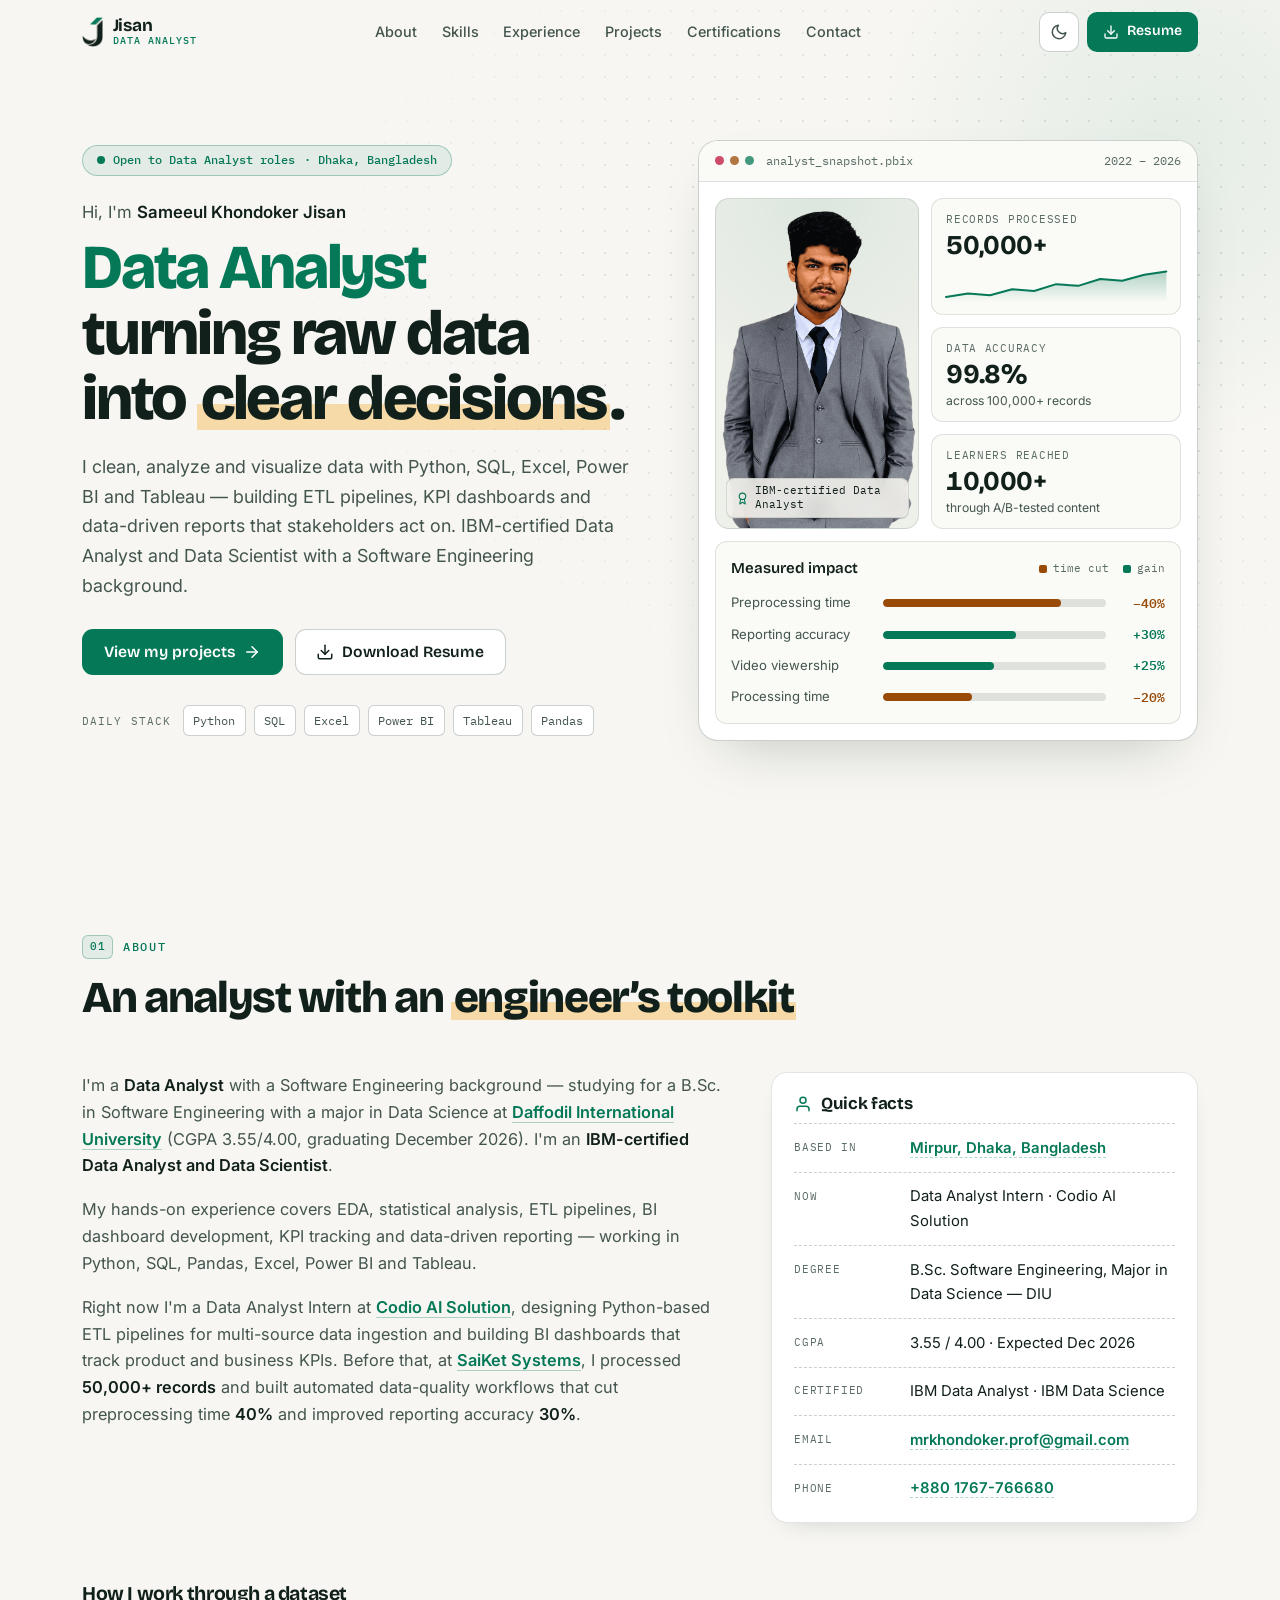
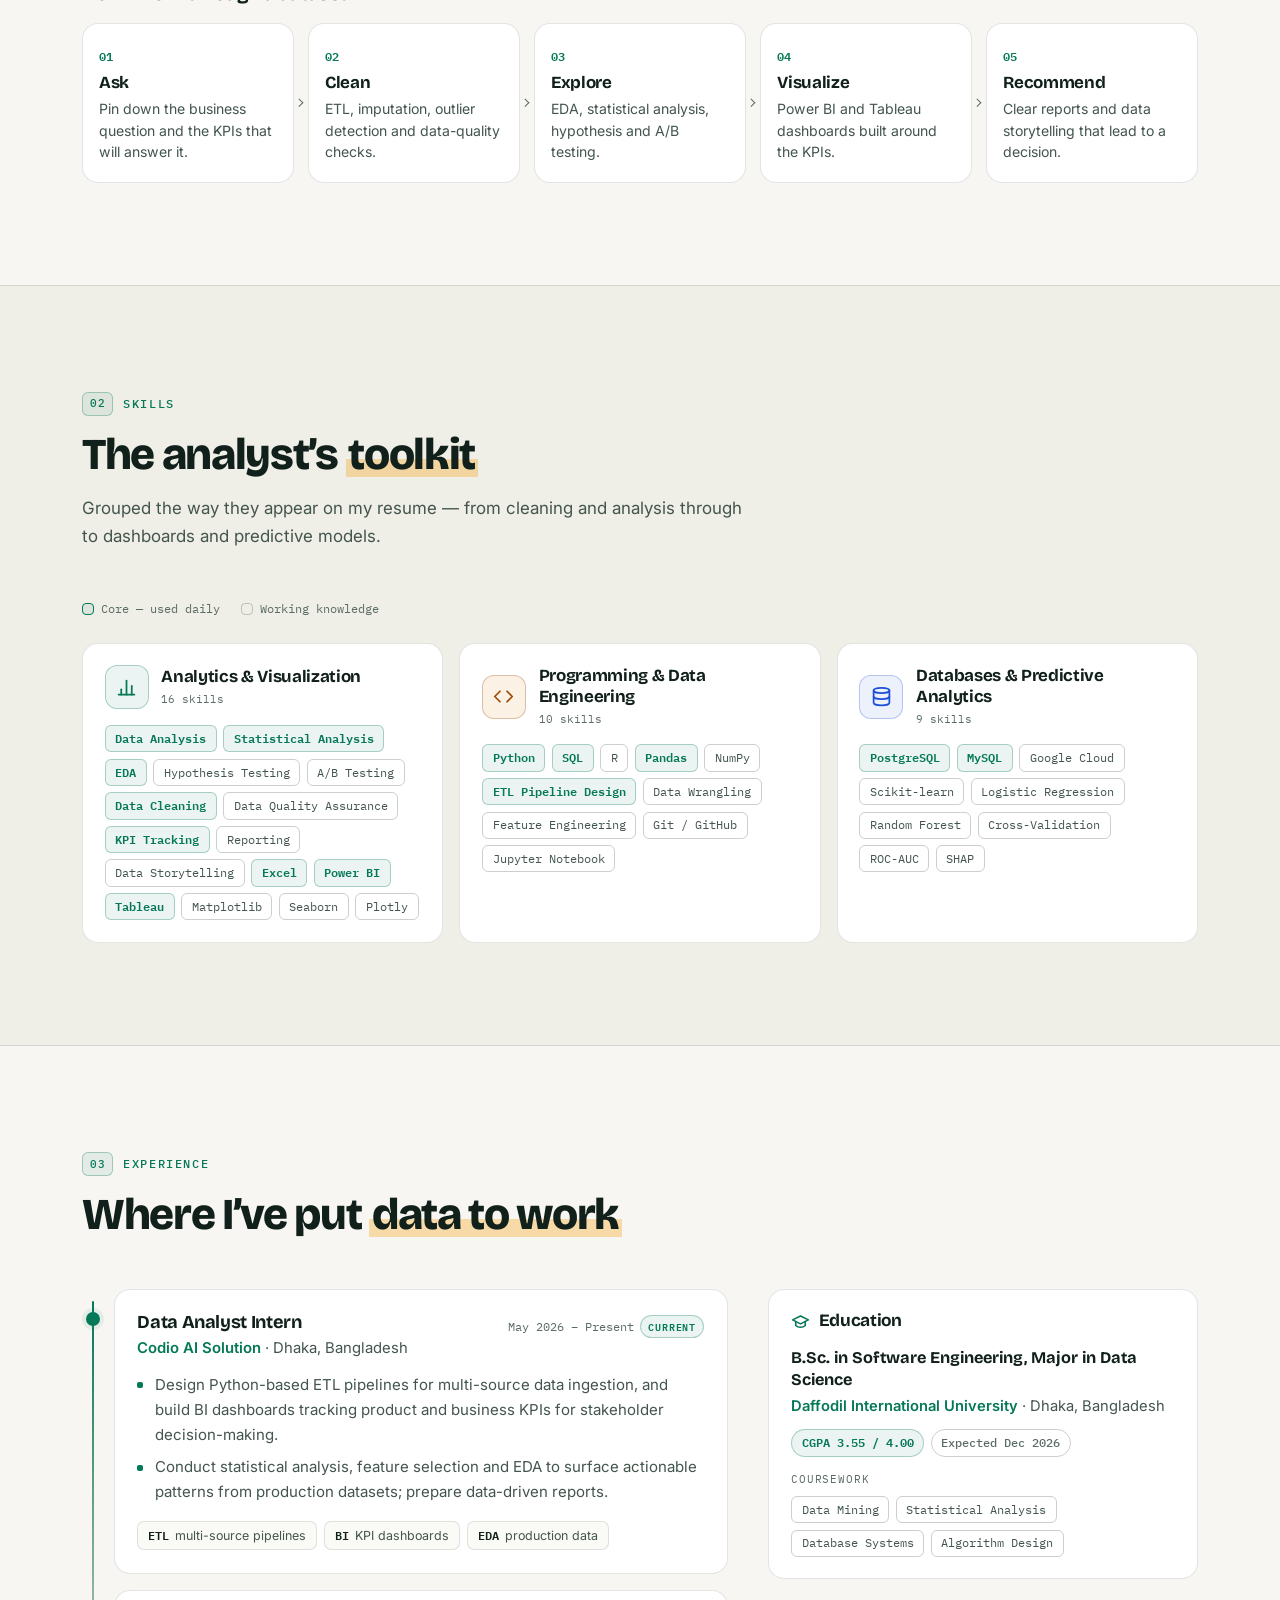
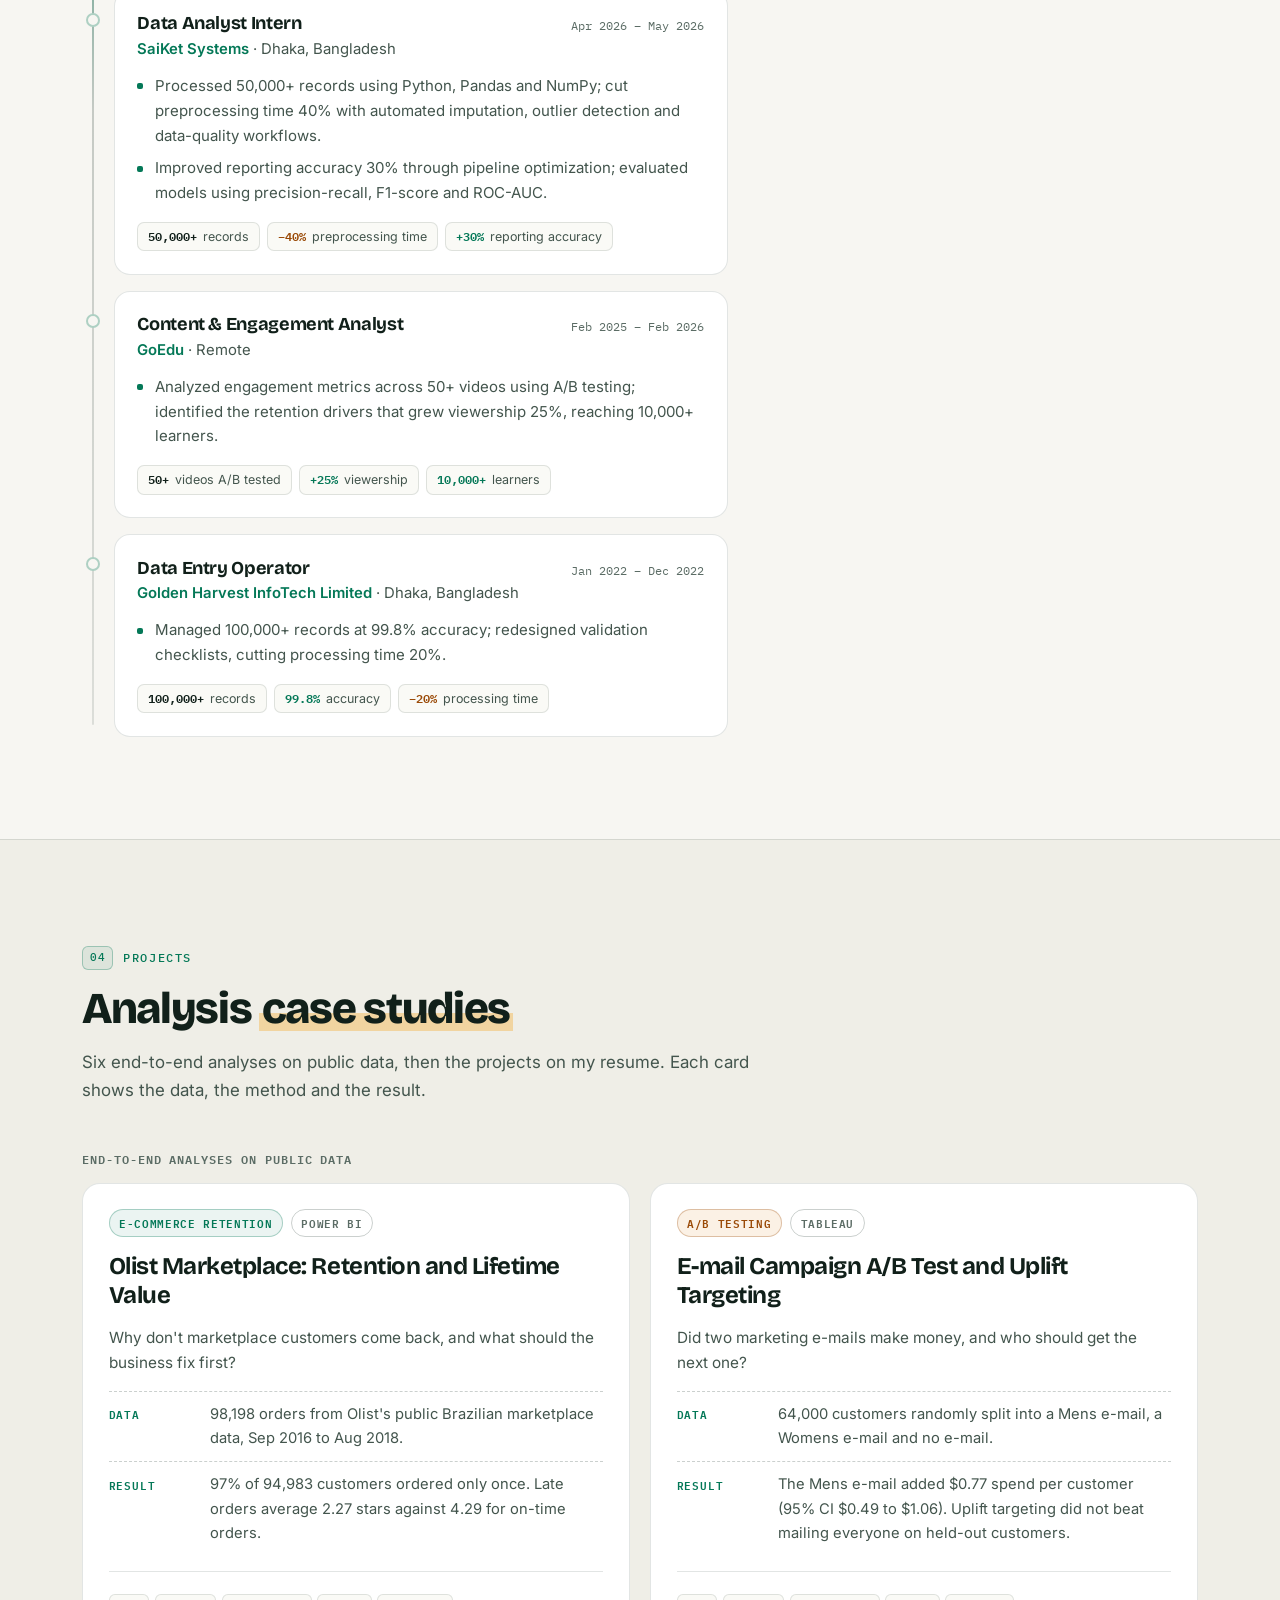
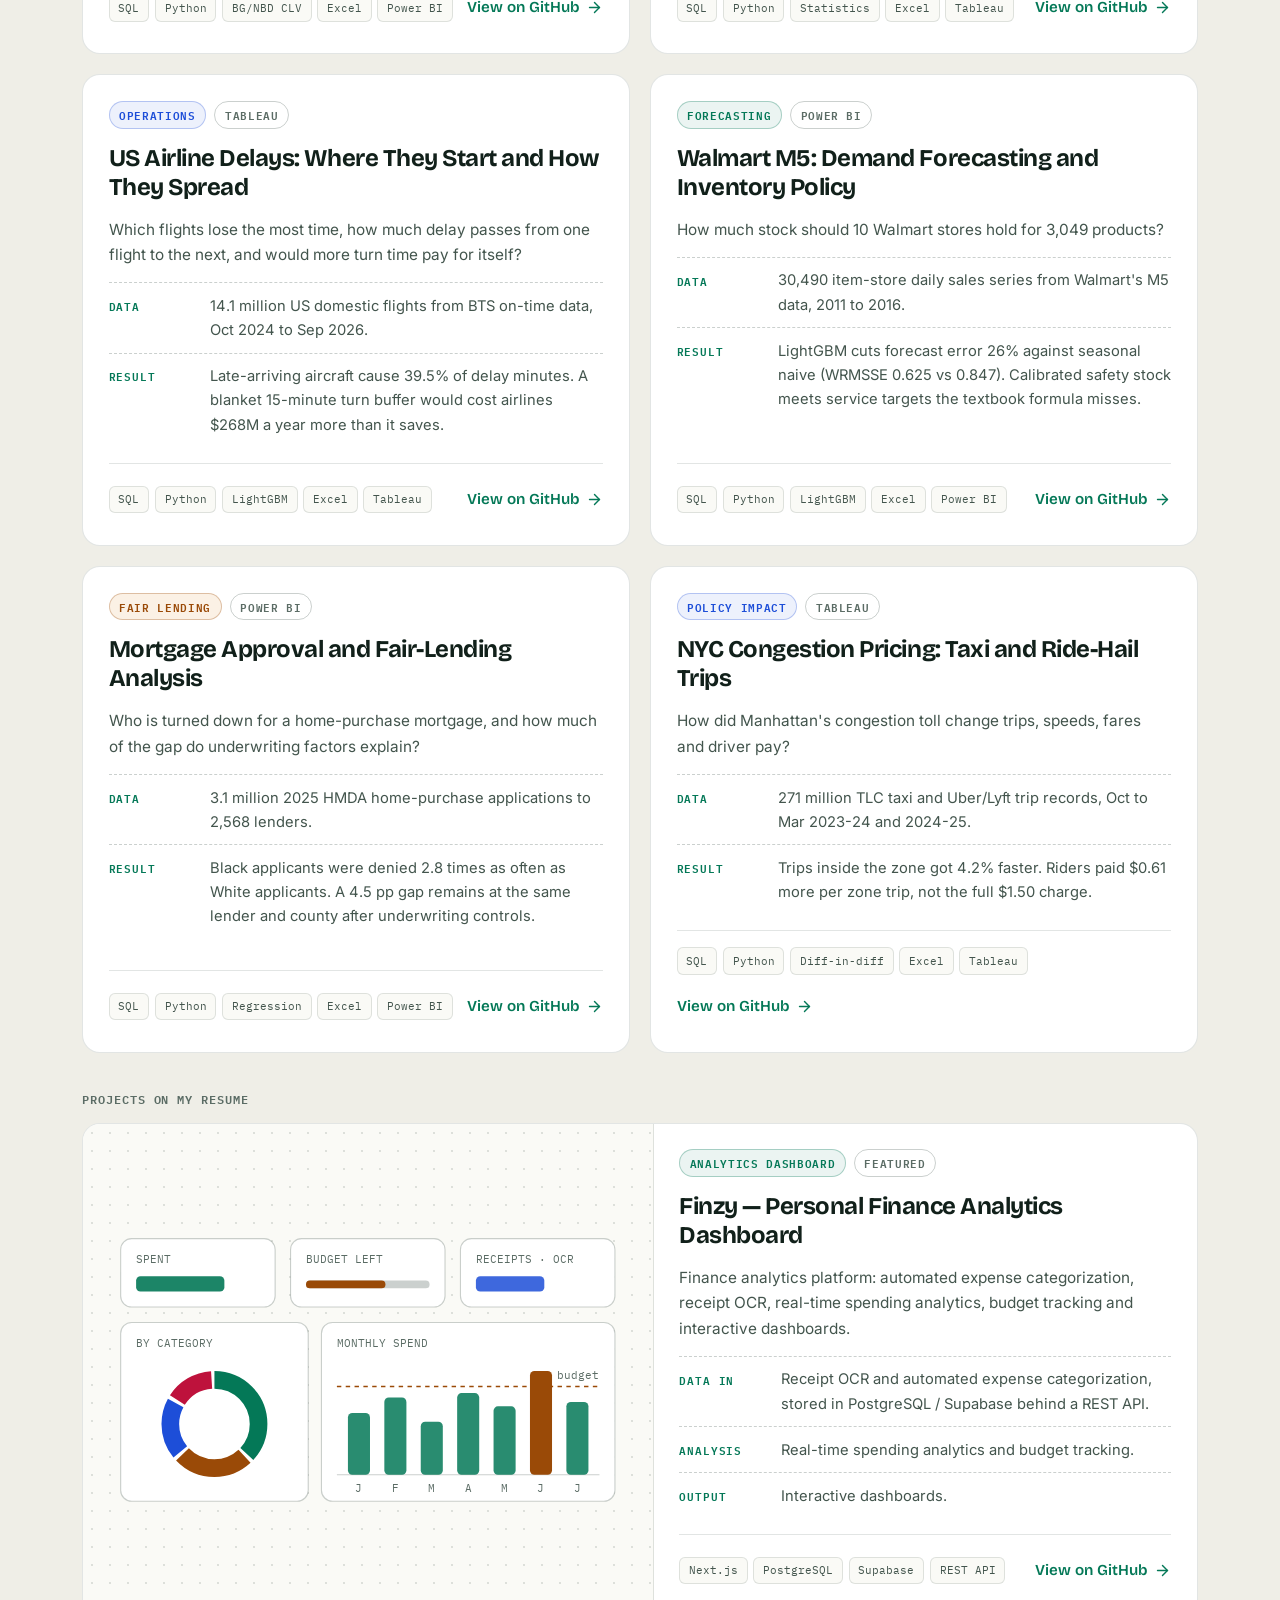
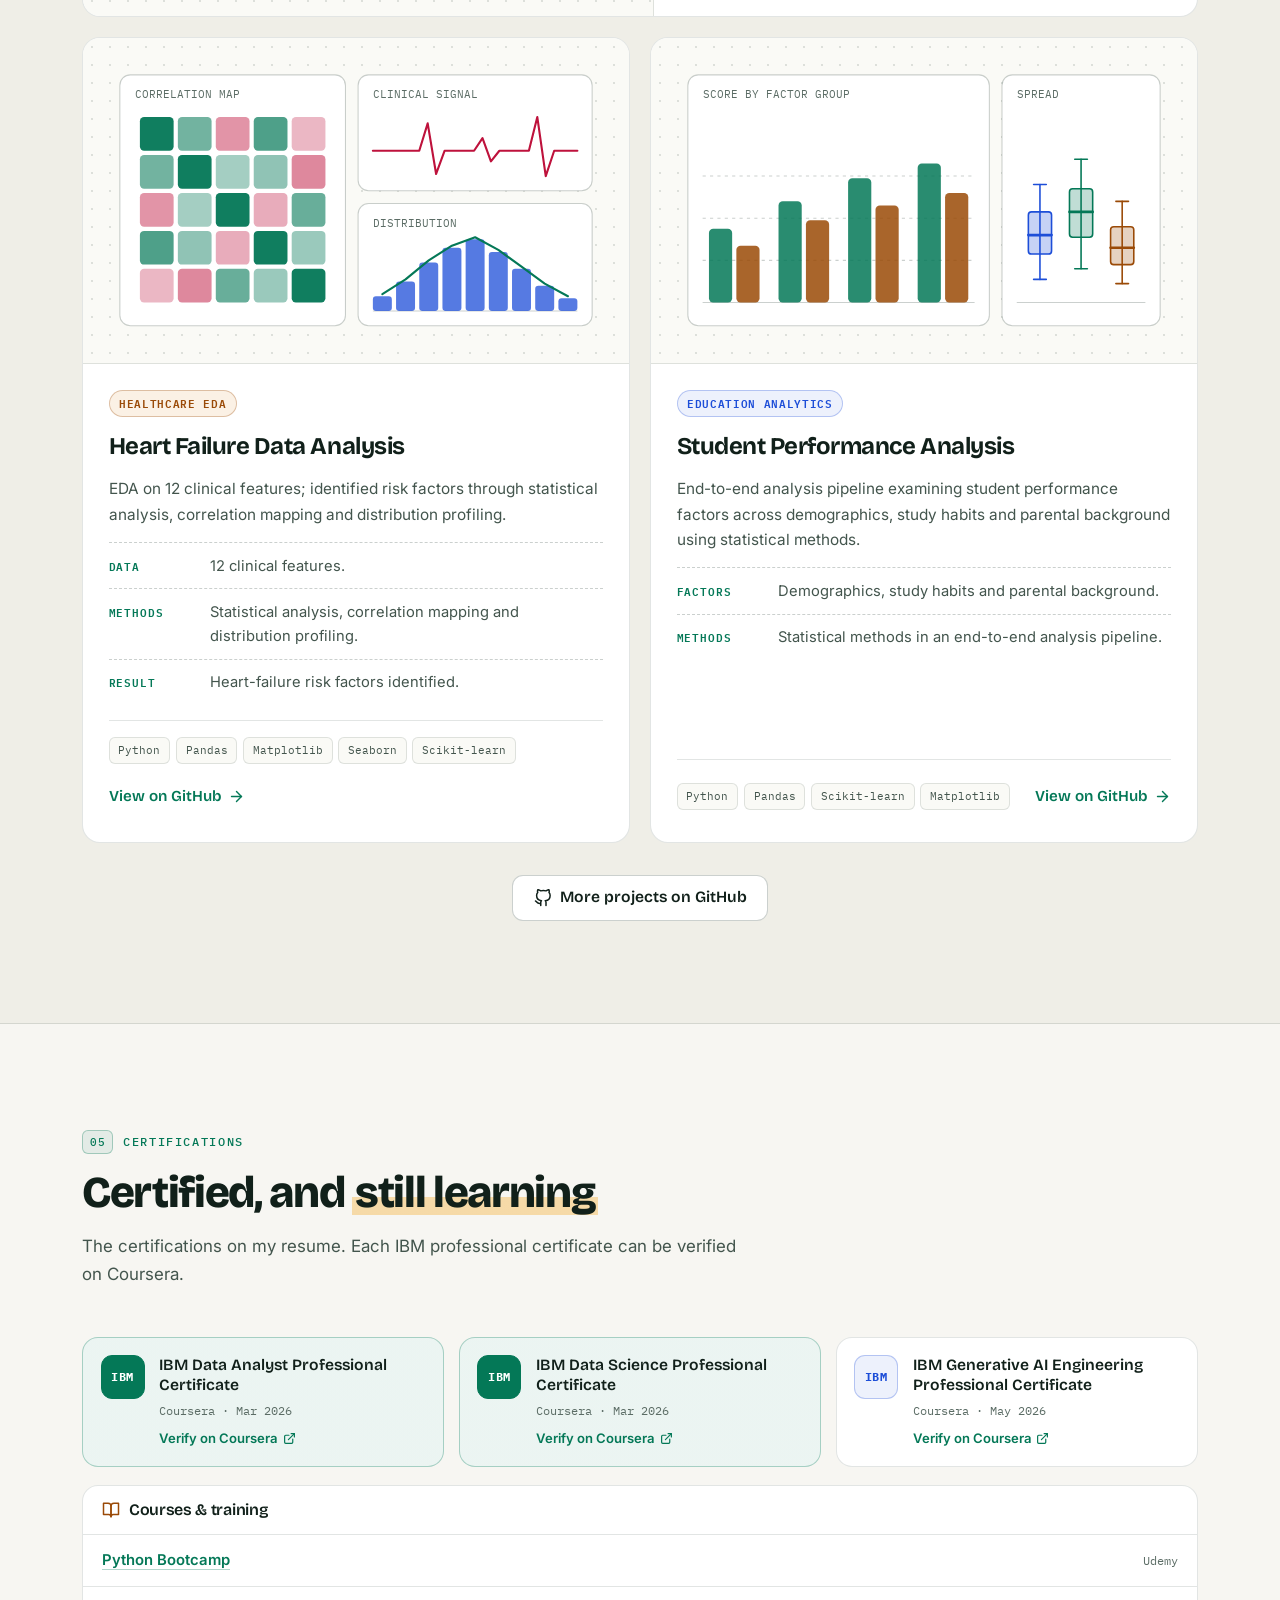
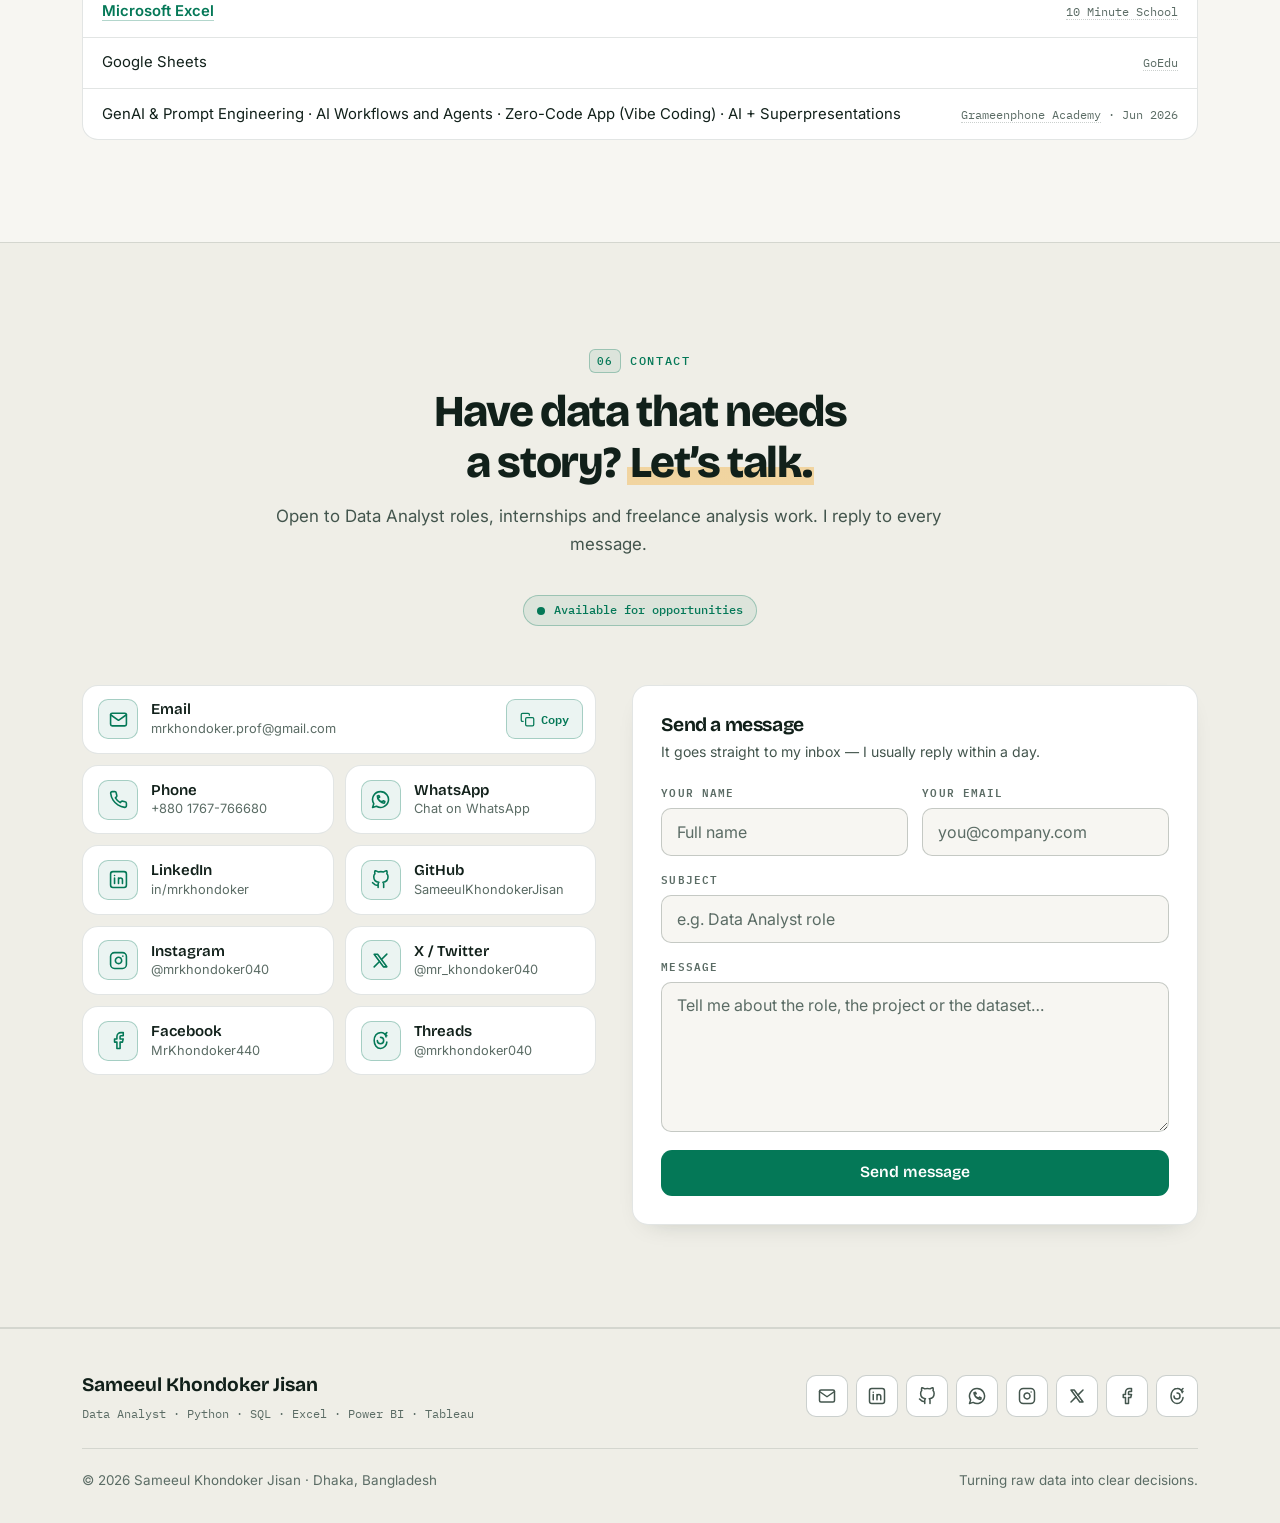
==== commit 795b807f: "Add the six analytics case studies; point project links at current repo names - New "End-to-end anal" ====
--- a/index.html
+++ b/index.html
@@ -57,6 +57,7 @@
   <link rel="icon" href="icons/favicon-32.png" type="image/png" sizes="32x32" />
   <link rel="icon" href="icons/favicon-192.png" type="image/png" sizes="192x192" />
   <link rel="apple-touch-icon" href="icons/apple-touch-icon.png" />
+  <link rel="manifest" href="site.webmanifest" />
   <link rel="stylesheet" href="css/styles.css" />
   <!-- Set the theme before first paint (no flash of the wrong theme).
        Stored choice wins; otherwise follow the OS preference. -->
@@ -400,8 +401,109 @@
     <header class="section-head reveal">
       <p class="eyebrow"><span class="eyebrow-num">04</span>Projects</p>
       <h2 class="section-title" id="projectsTitle">Analysis <span class="hl">case studies</span></h2>
-      <p class="section-sub">The projects on my resume — the data behind each one, how I analyzed it, and what it delivers.</p>
+      <p class="section-sub">Six end-to-end analyses on public data, then the projects on my resume. Each card shows the data, the method and the result.</p>
     </header>
+    <h3 class="cases-sub reveal">End-to-end analyses on public data</h3>
+    <div class="cases">
+
+      <article class="card case reveal">
+        <div class="case-body">
+          <div class="case-meta"><span class="badge">E-commerce retention</span><span class="badge badge-plain">Power BI</span></div>
+          <h3 class="case-title">Olist Marketplace: Retention and Lifetime Value</h3>
+          <p class="case-summary">Why don't marketplace customers come back, and what should the business fix first?</p>
+          <dl class="case-points">
+            <div><dt>Data</dt><dd>98,198 orders from Olist's public Brazilian marketplace data, Sep 2016 to Aug 2018.</dd></div>
+            <div><dt>Result</dt><dd>97% of 94,983 customers ordered only once. Late orders average 2.27 stars against 4.29 for on-time orders.</dd></div>
+          </dl>
+          <div class="case-foot">
+            <ul class="tags" aria-label="Tools"><li>SQL</li><li>Python</li><li>BG/NBD CLV</li><li>Excel</li><li>Power BI</li></ul>
+            <a class="case-link" href="https://github.com/SameeulKhondokerJisan/olist-ecommerce-retention-analytics" target="_blank" rel="noopener noreferrer">View on GitHub<span class="sr-only"> (Olist retention)</span><svg viewBox="0 0 24 24" fill="none" stroke="currentColor" stroke-width="2" stroke-linecap="round" stroke-linejoin="round" aria-hidden="true"><line x1="5" y1="12" x2="19" y2="12"/><polyline points="12 5 19 12 12 19"/></svg></a>
+          </div>
+        </div>
+      </article>
+
+      <article class="card case reveal">
+        <div class="case-body">
+          <div class="case-meta"><span class="badge badge-amber">A/B testing</span><span class="badge badge-plain">Tableau</span></div>
+          <h3 class="case-title">E-mail Campaign A/B Test and Uplift Targeting</h3>
+          <p class="case-summary">Did two marketing e-mails make money, and who should get the next one?</p>
+          <dl class="case-points">
+            <div><dt>Data</dt><dd>64,000 customers randomly split into a Mens e-mail, a Womens e-mail and no e-mail.</dd></div>
+            <div><dt>Result</dt><dd>The Mens e-mail added $0.77 spend per customer (95% CI $0.49 to $1.06). Uplift targeting did not beat mailing everyone on held-out customers.</dd></div>
+          </dl>
+          <div class="case-foot">
+            <ul class="tags" aria-label="Tools"><li>SQL</li><li>Python</li><li>Statistics</li><li>Excel</li><li>Tableau</li></ul>
+            <a class="case-link" href="https://github.com/SameeulKhondokerJisan/email-campaign-ab-test-uplift" target="_blank" rel="noopener noreferrer">View on GitHub<span class="sr-only"> (E-mail A/B test)</span><svg viewBox="0 0 24 24" fill="none" stroke="currentColor" stroke-width="2" stroke-linecap="round" stroke-linejoin="round" aria-hidden="true"><line x1="5" y1="12" x2="19" y2="12"/><polyline points="12 5 19 12 12 19"/></svg></a>
+          </div>
+        </div>
+      </article>
+
+      <article class="card case reveal">
+        <div class="case-body">
+          <div class="case-meta"><span class="badge badge-sky">Operations</span><span class="badge badge-plain">Tableau</span></div>
+          <h3 class="case-title">US Airline Delays: Where They Start and How They Spread</h3>
+          <p class="case-summary">Which flights lose the most time, how much delay passes from one flight to the next, and would more turn time pay for itself?</p>
+          <dl class="case-points">
+            <div><dt>Data</dt><dd>14.1 million US domestic flights from BTS on-time data, Oct 2024 to Sep 2026.</dd></div>
+            <div><dt>Result</dt><dd>Late-arriving aircraft cause 39.5% of delay minutes. A blanket 15-minute turn buffer would cost airlines $268M a year more than it saves.</dd></div>
+          </dl>
+          <div class="case-foot">
+            <ul class="tags" aria-label="Tools"><li>SQL</li><li>Python</li><li>LightGBM</li><li>Excel</li><li>Tableau</li></ul>
+            <a class="case-link" href="https://github.com/SameeulKhondokerJisan/airline-delay-propagation-analytics" target="_blank" rel="noopener noreferrer">View on GitHub<span class="sr-only"> (Airline delays)</span><svg viewBox="0 0 24 24" fill="none" stroke="currentColor" stroke-width="2" stroke-linecap="round" stroke-linejoin="round" aria-hidden="true"><line x1="5" y1="12" x2="19" y2="12"/><polyline points="12 5 19 12 12 19"/></svg></a>
+          </div>
+        </div>
+      </article>
+
+      <article class="card case reveal">
+        <div class="case-body">
+          <div class="case-meta"><span class="badge">Forecasting</span><span class="badge badge-plain">Power BI</span></div>
+          <h3 class="case-title">Walmart M5: Demand Forecasting and Inventory Policy</h3>
+          <p class="case-summary">How much stock should 10 Walmart stores hold for 3,049 products?</p>
+          <dl class="case-points">
+            <div><dt>Data</dt><dd>30,490 item-store daily sales series from Walmart's M5 data, 2011 to 2016.</dd></div>
+            <div><dt>Result</dt><dd>LightGBM cuts forecast error 26% against seasonal naive (WRMSSE 0.625 vs 0.847). Calibrated safety stock meets service targets the textbook formula misses.</dd></div>
+          </dl>
+          <div class="case-foot">
+            <ul class="tags" aria-label="Tools"><li>SQL</li><li>Python</li><li>LightGBM</li><li>Excel</li><li>Power BI</li></ul>
+            <a class="case-link" href="https://github.com/SameeulKhondokerJisan/walmart-demand-forecasting-inventory" target="_blank" rel="noopener noreferrer">View on GitHub<span class="sr-only"> (Walmart forecasting)</span><svg viewBox="0 0 24 24" fill="none" stroke="currentColor" stroke-width="2" stroke-linecap="round" stroke-linejoin="round" aria-hidden="true"><line x1="5" y1="12" x2="19" y2="12"/><polyline points="12 5 19 12 12 19"/></svg></a>
+          </div>
+        </div>
+      </article>
+
+      <article class="card case reveal">
+        <div class="case-body">
+          <div class="case-meta"><span class="badge badge-amber">Fair lending</span><span class="badge badge-plain">Power BI</span></div>
+          <h3 class="case-title">Mortgage Approval and Fair-Lending Analysis</h3>
+          <p class="case-summary">Who is turned down for a home-purchase mortgage, and how much of the gap do underwriting factors explain?</p>
+          <dl class="case-points">
+            <div><dt>Data</dt><dd>3.1 million 2025 HMDA home-purchase applications to 2,568 lenders.</dd></div>
+            <div><dt>Result</dt><dd>Black applicants were denied 2.8 times as often as White applicants. A 4.5 pp gap remains at the same lender and county after underwriting controls.</dd></div>
+          </dl>
+          <div class="case-foot">
+            <ul class="tags" aria-label="Tools"><li>SQL</li><li>Python</li><li>Regression</li><li>Excel</li><li>Power BI</li></ul>
+            <a class="case-link" href="https://github.com/SameeulKhondokerJisan/hmda-mortgage-approval-fair-lending" target="_blank" rel="noopener noreferrer">View on GitHub<span class="sr-only"> (HMDA fair lending)</span><svg viewBox="0 0 24 24" fill="none" stroke="currentColor" stroke-width="2" stroke-linecap="round" stroke-linejoin="round" aria-hidden="true"><line x1="5" y1="12" x2="19" y2="12"/><polyline points="12 5 19 12 12 19"/></svg></a>
+          </div>
+        </div>
+      </article>
+
+      <article class="card case reveal">
+        <div class="case-body">
+          <div class="case-meta"><span class="badge badge-sky">Policy impact</span><span class="badge badge-plain">Tableau</span></div>
+          <h3 class="case-title">NYC Congestion Pricing: Taxi and Ride-Hail Trips</h3>
+          <p class="case-summary">How did Manhattan's congestion toll change trips, speeds, fares and driver pay?</p>
+          <dl class="case-points">
+            <div><dt>Data</dt><dd>271 million TLC taxi and Uber/Lyft trip records, Oct to Mar 2023-24 and 2024-25.</dd></div>
+            <div><dt>Result</dt><dd>Trips inside the zone got 4.2% faster. Riders paid $0.61 more per zone trip, not the full $1.50 charge.</dd></div>
+          </dl>
+          <div class="case-foot">
+            <ul class="tags" aria-label="Tools"><li>SQL</li><li>Python</li><li>Diff-in-diff</li><li>Excel</li><li>Tableau</li></ul>
+            <a class="case-link" href="https://github.com/SameeulKhondokerJisan/nyc-congestion-pricing-impact" target="_blank" rel="noopener noreferrer">View on GitHub<span class="sr-only"> (NYC congestion pricing)</span><svg viewBox="0 0 24 24" fill="none" stroke="currentColor" stroke-width="2" stroke-linecap="round" stroke-linejoin="round" aria-hidden="true"><line x1="5" y1="12" x2="19" y2="12"/><polyline points="12 5 19 12 12 19"/></svg></a>
+          </div>
+        </div>
+      </article>
+
+    </div>
+    <h3 class="cases-sub reveal">Projects on my resume</h3>
     <div class="cases">
 
       <!-- Finzy -->
@@ -452,7 +554,7 @@
           </dl>
           <div class="case-foot">
             <ul class="tags" aria-label="Tools"><li>Next.js</li><li>PostgreSQL</li><li>Supabase</li><li>REST API</li></ul>
-            <a class="case-link" href="https://github.com/SameeulKhondokerJisan/finzyy-ai-assisted-expense-management-system" target="_blank" rel="noopener noreferrer">View on GitHub<span class="sr-only"> (Finzy)</span><svg viewBox="0 0 24 24" fill="none" stroke="currentColor" stroke-width="2" stroke-linecap="round" stroke-linejoin="round" aria-hidden="true"><line x1="5" y1="12" x2="19" y2="12"/><polyline points="12 5 19 12 12 19"/></svg></a>
+            <a class="case-link" href="https://github.com/SameeulKhondokerJisan/finzy-personal-finance-analytics-dashboard" target="_blank" rel="noopener noreferrer">View on GitHub<span class="sr-only"> (Finzy)</span><svg viewBox="0 0 24 24" fill="none" stroke="currentColor" stroke-width="2" stroke-linecap="round" stroke-linejoin="round" aria-hidden="true"><line x1="5" y1="12" x2="19" y2="12"/><polyline points="12 5 19 12 12 19"/></svg></a>
           </div>
         </div>
       </article>
@@ -491,7 +593,7 @@
           </dl>
           <div class="case-foot">
             <ul class="tags" aria-label="Tools"><li>Python</li><li>Pandas</li><li>Matplotlib</li><li>Seaborn</li><li>Scikit-learn</li></ul>
-            <a class="case-link" href="https://github.com/SameeulKhondokerJisan/heart-failure-prediction" target="_blank" rel="noopener noreferrer">View on GitHub<span class="sr-only"> (Heart Failure Data Analysis)</span><svg viewBox="0 0 24 24" fill="none" stroke="currentColor" stroke-width="2" stroke-linecap="round" stroke-linejoin="round" aria-hidden="true"><line x1="5" y1="12" x2="19" y2="12"/><polyline points="12 5 19 12 12 19"/></svg></a>
+            <a class="case-link" href="https://github.com/SameeulKhondokerJisan/heart-failure-data-analysis" target="_blank" rel="noopener noreferrer">View on GitHub<span class="sr-only"> (Heart Failure Data Analysis)</span><svg viewBox="0 0 24 24" fill="none" stroke="currentColor" stroke-width="2" stroke-linecap="round" stroke-linejoin="round" aria-hidden="true"><line x1="5" y1="12" x2="19" y2="12"/><polyline points="12 5 19 12 12 19"/></svg></a>
           </div>
         </div>
       </article>
@@ -533,7 +635,7 @@
           </dl>
           <div class="case-foot">
             <ul class="tags" aria-label="Tools"><li>Python</li><li>Pandas</li><li>Scikit-learn</li><li>Matplotlib</li></ul>
-            <a class="case-link" href="https://github.com/SameeulKhondokerJisan/student-performance-prediction" target="_blank" rel="noopener noreferrer">View on GitHub<span class="sr-only"> (Student Performance Analysis)</span><svg viewBox="0 0 24 24" fill="none" stroke="currentColor" stroke-width="2" stroke-linecap="round" stroke-linejoin="round" aria-hidden="true"><line x1="5" y1="12" x2="19" y2="12"/><polyline points="12 5 19 12 12 19"/></svg></a>
+            <a class="case-link" href="https://github.com/SameeulKhondokerJisan/student-performance-analysis" target="_blank" rel="noopener noreferrer">View on GitHub<span class="sr-only"> (Student Performance Analysis)</span><svg viewBox="0 0 24 24" fill="none" stroke="currentColor" stroke-width="2" stroke-linecap="round" stroke-linejoin="round" aria-hidden="true"><line x1="5" y1="12" x2="19" y2="12"/><polyline points="12 5 19 12 12 19"/></svg></a>
           </div>
         </div>
       </article>
--- a/css/styles.css
+++ b/css/styles.css
@@ -244,6 +244,8 @@
 
 /* ── Projects (case studies) ────────────────────────────────────── */
 .cases{display:grid;grid-template-columns:repeat(2,minmax(0,1fr));gap:1.25rem;}
+.cases-sub{font-family:var(--font-m);font-size:.74rem;font-weight:600;letter-spacing:.08em;text-transform:uppercase;color:var(--dim);margin:0 0 1rem;}
+.cases + .cases-sub{margin-top:2.5rem;}
 .case{display:flex;flex-direction:column;min-width:0;overflow:hidden;border-radius:18px;transition:transform .25s var(--ease),border-color .25s,box-shadow .25s;}
 .case-featured{grid-column:1 / -1;display:grid;grid-template-columns:minmax(0,1.05fr) minmax(0,1fr);}
 .case-visual{position:relative;display:flex;align-items:center;justify-content:center;padding:clamp(.75rem,2vw,1.25rem);background:radial-gradient(var(--dot) 1px,transparent 1.4px) 0 0/18px 18px,var(--surface-2);border-bottom:1px solid var(--line);}
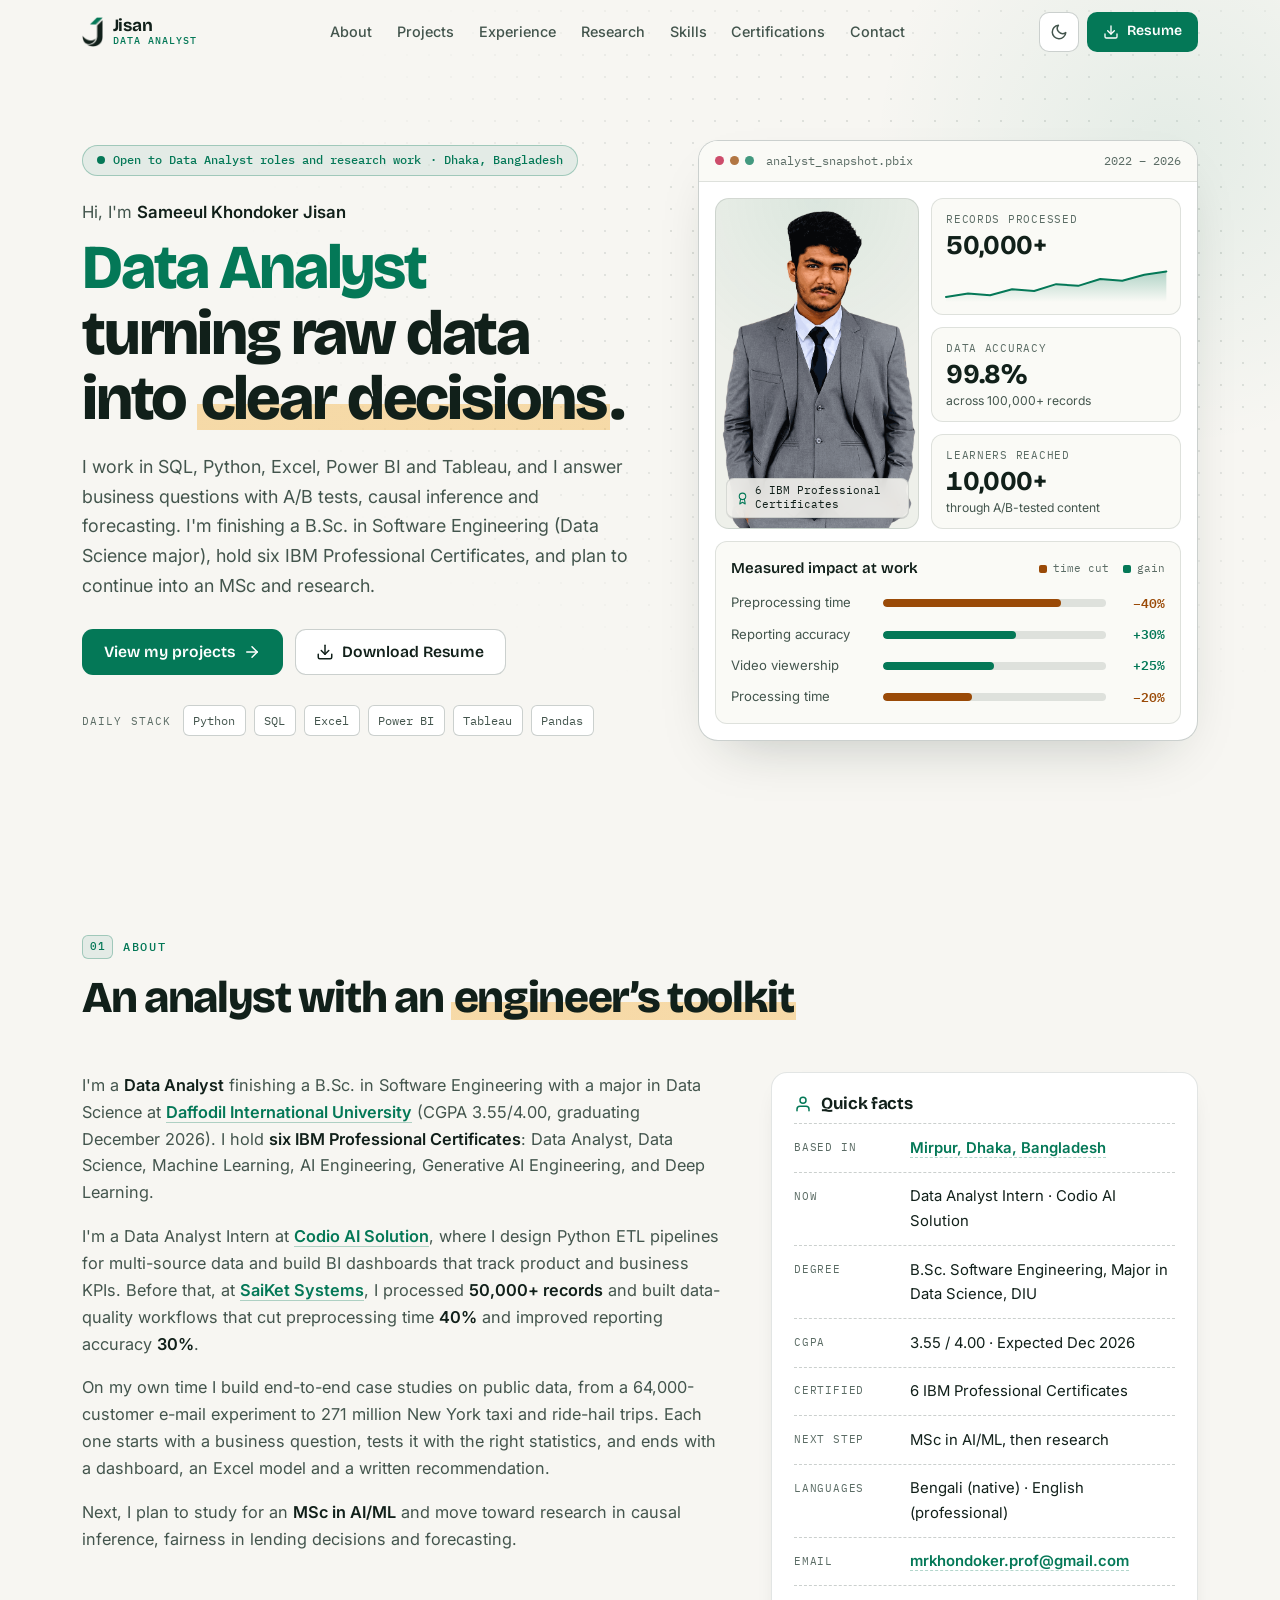
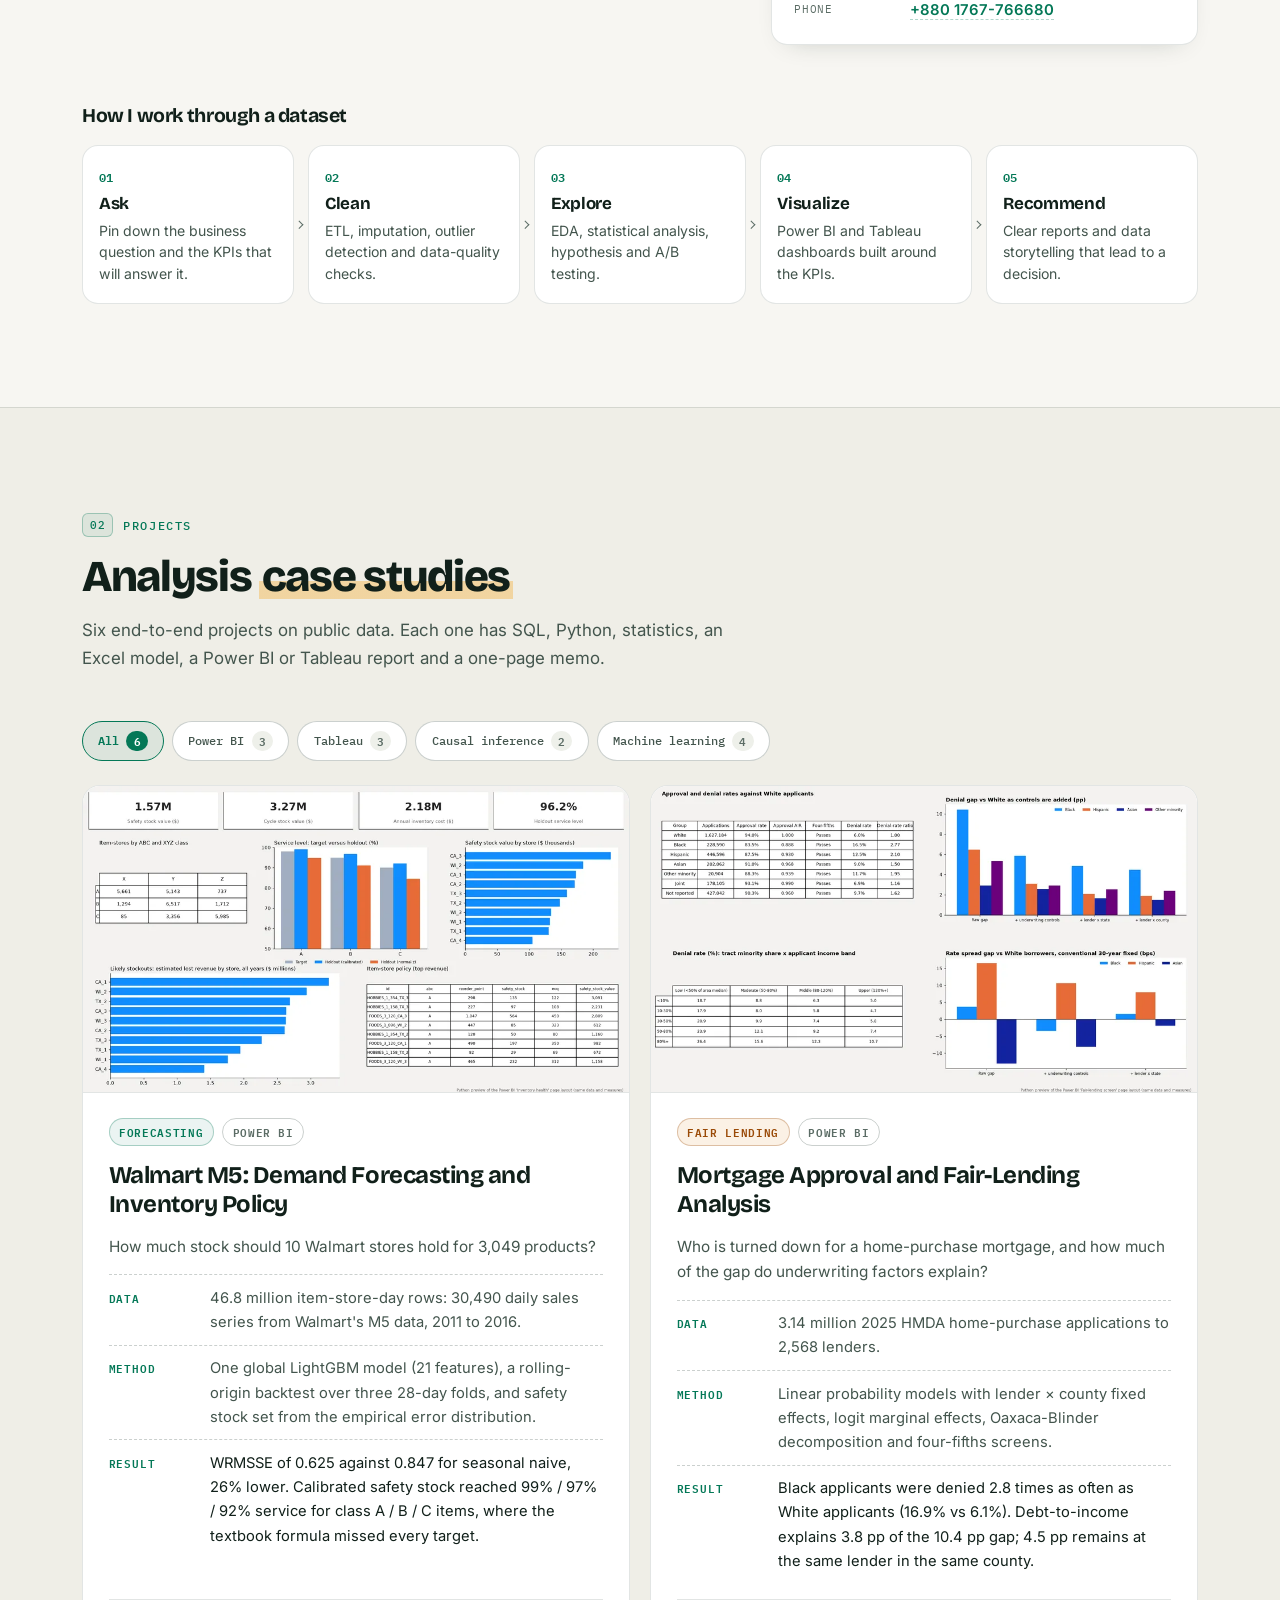
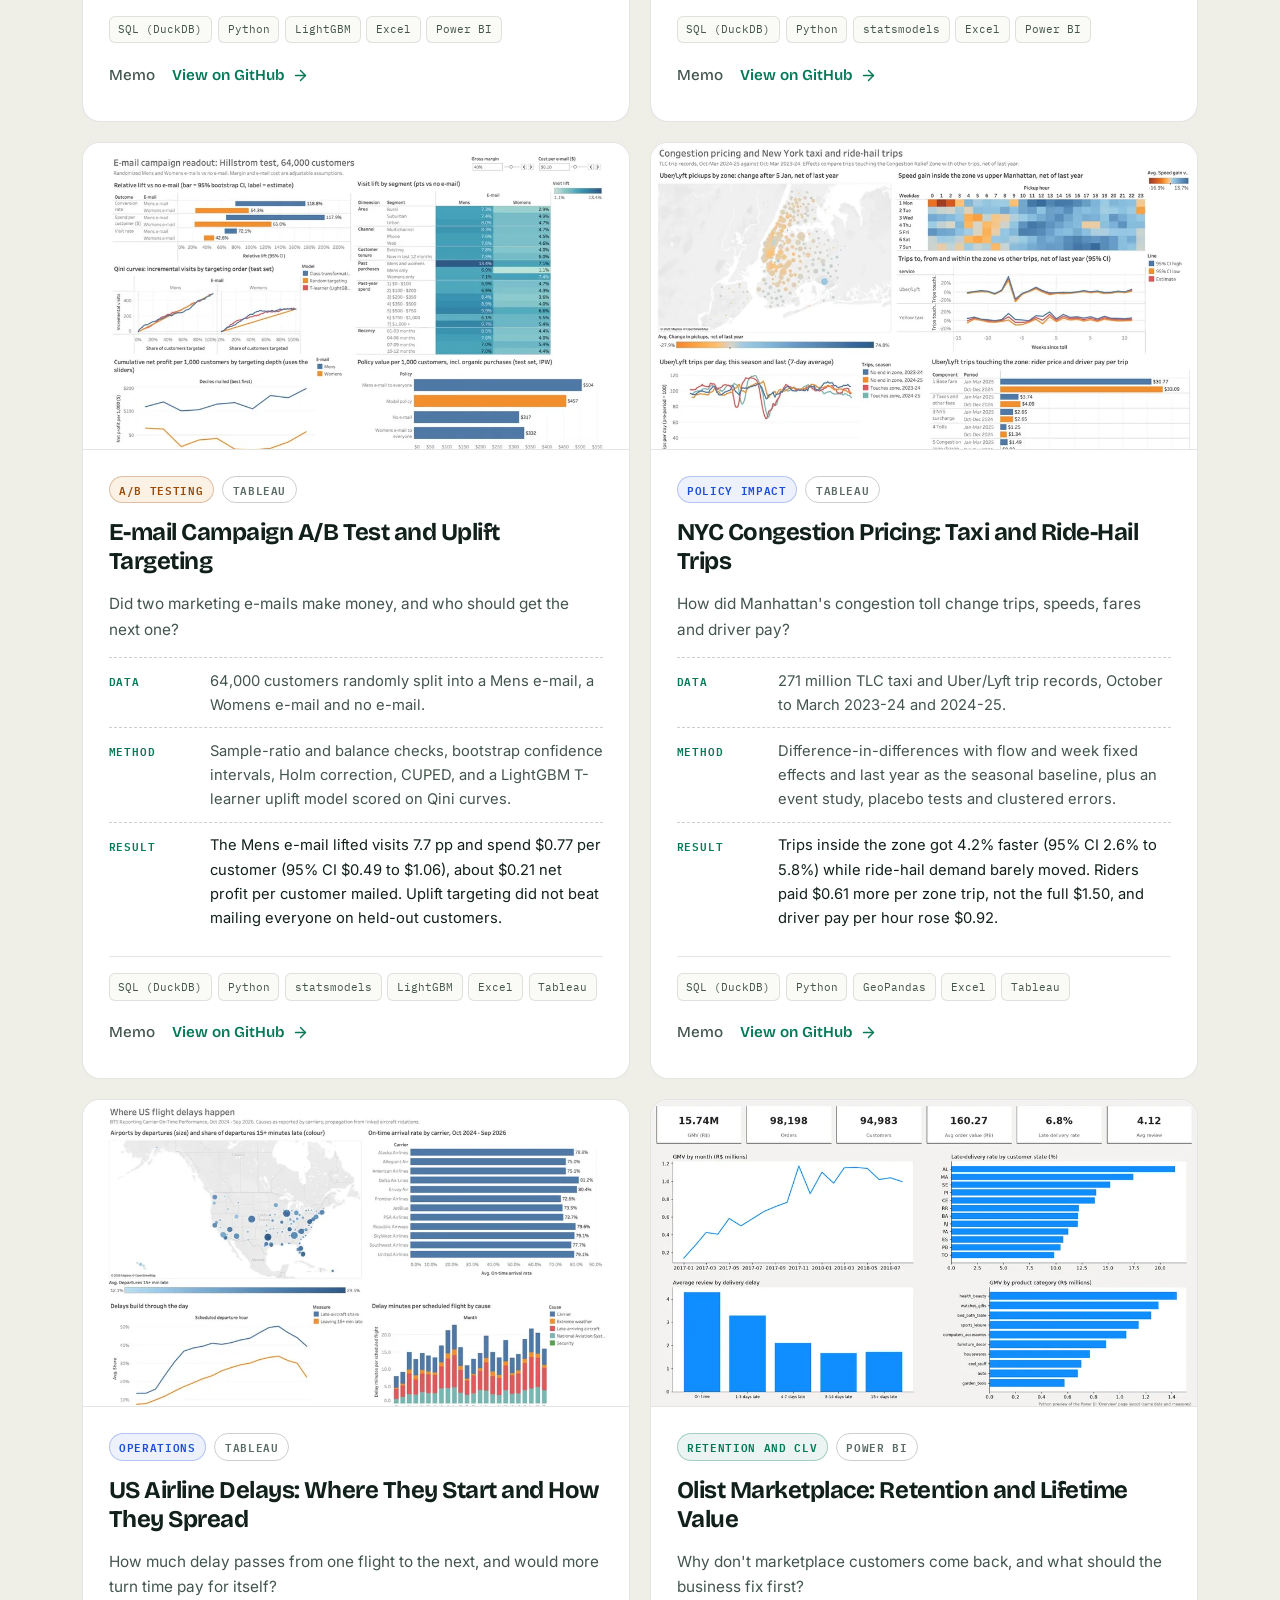
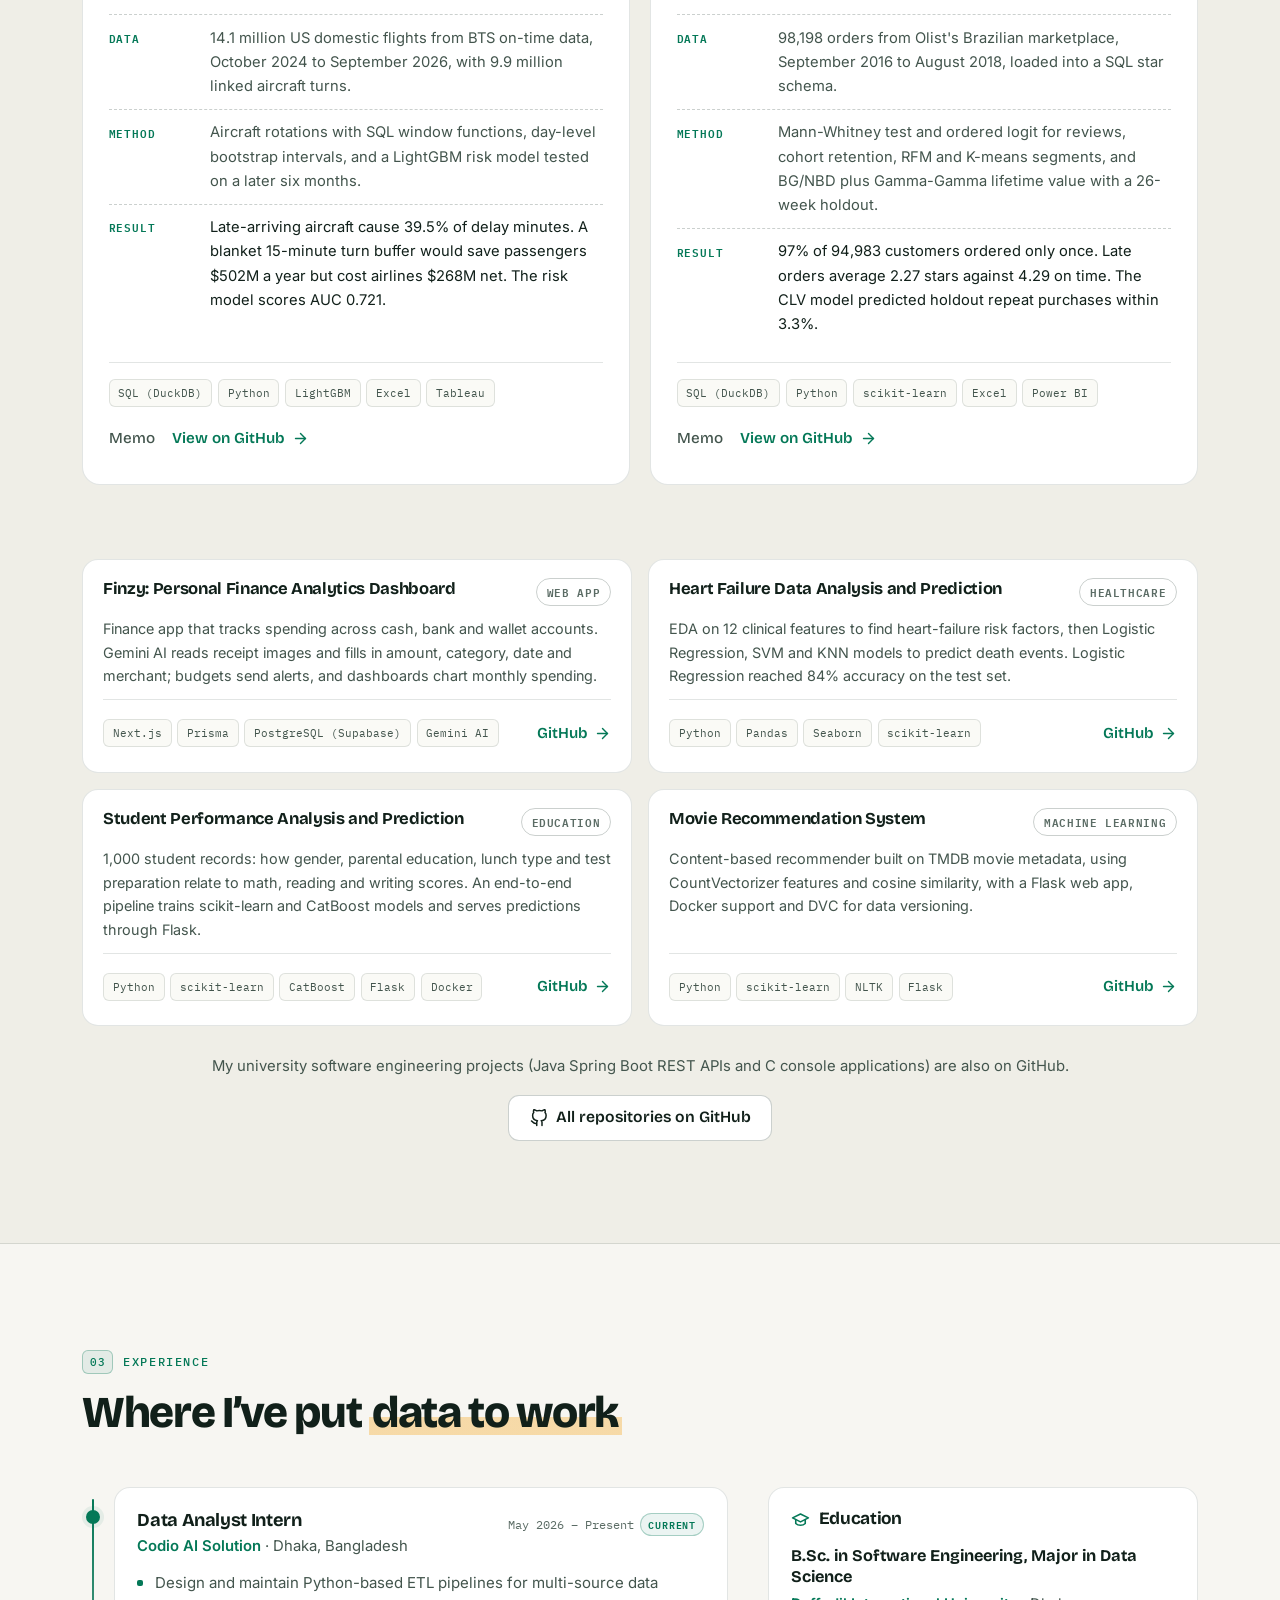
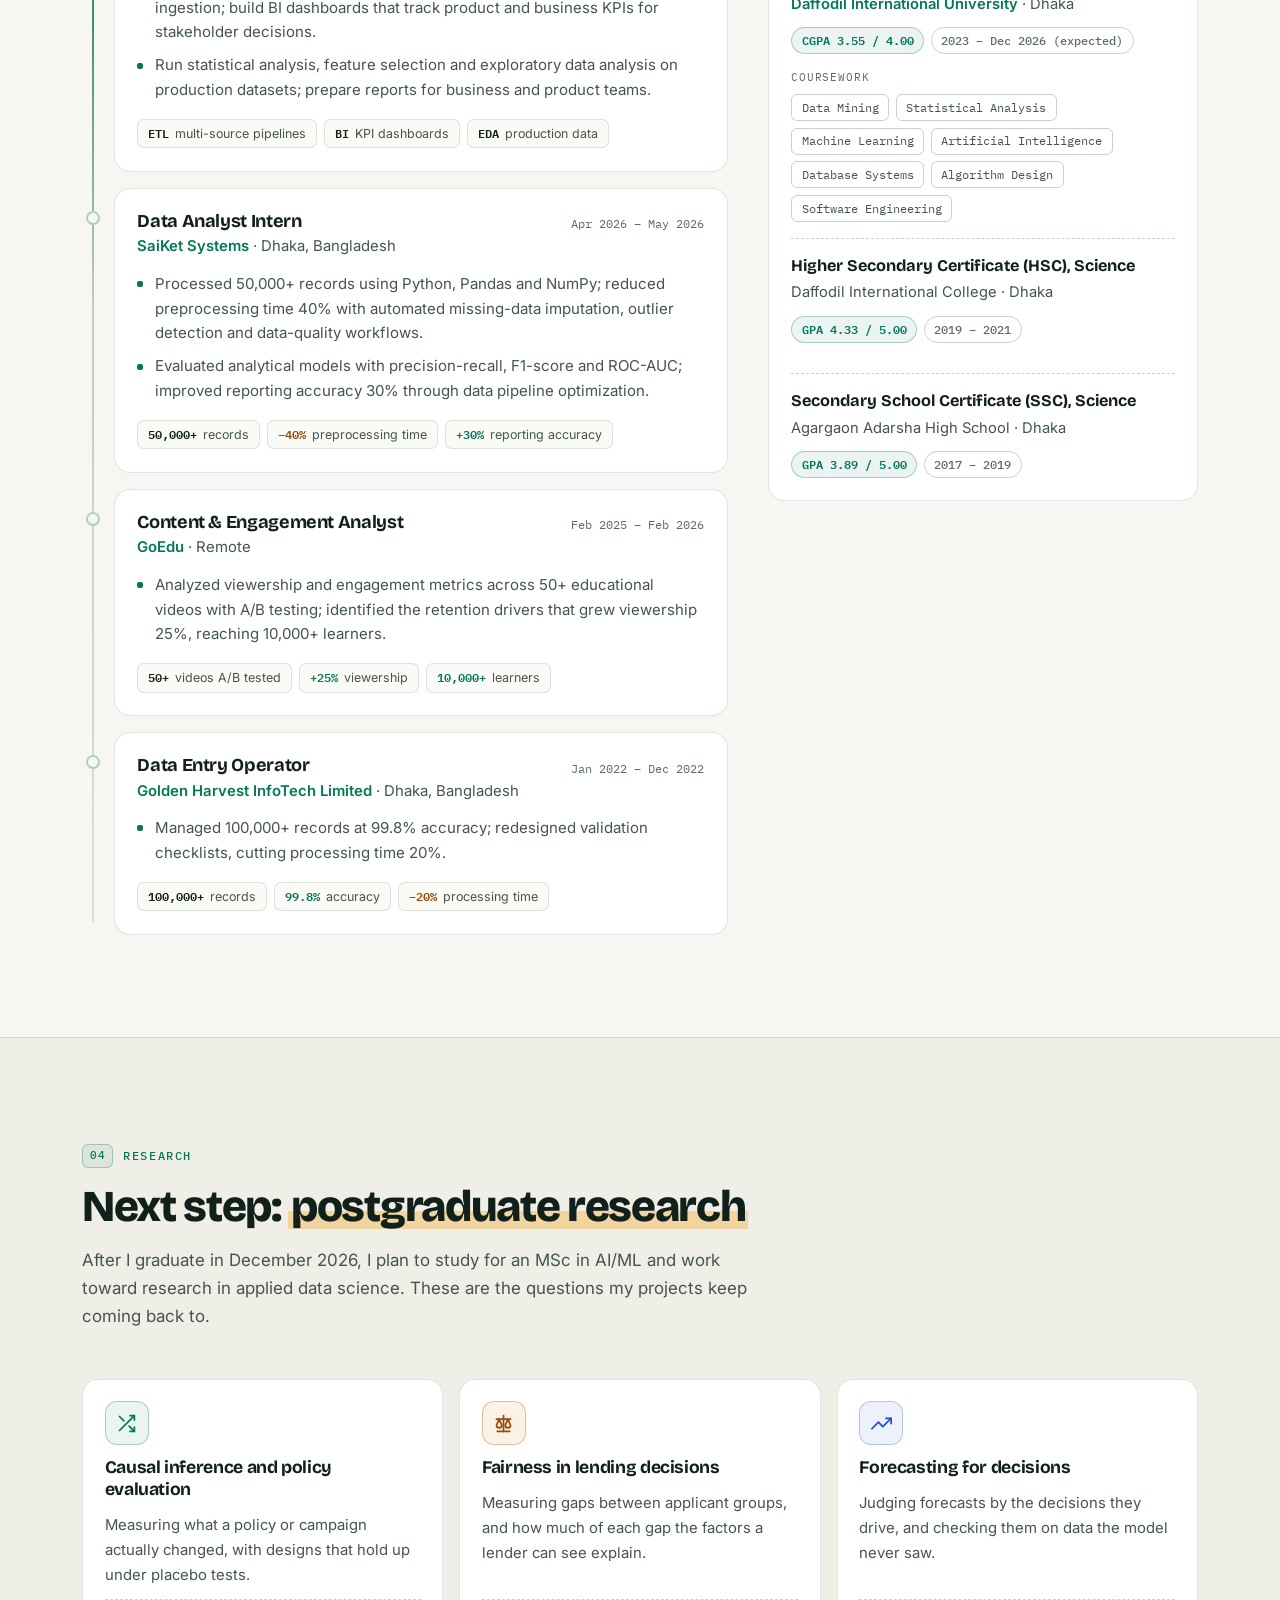
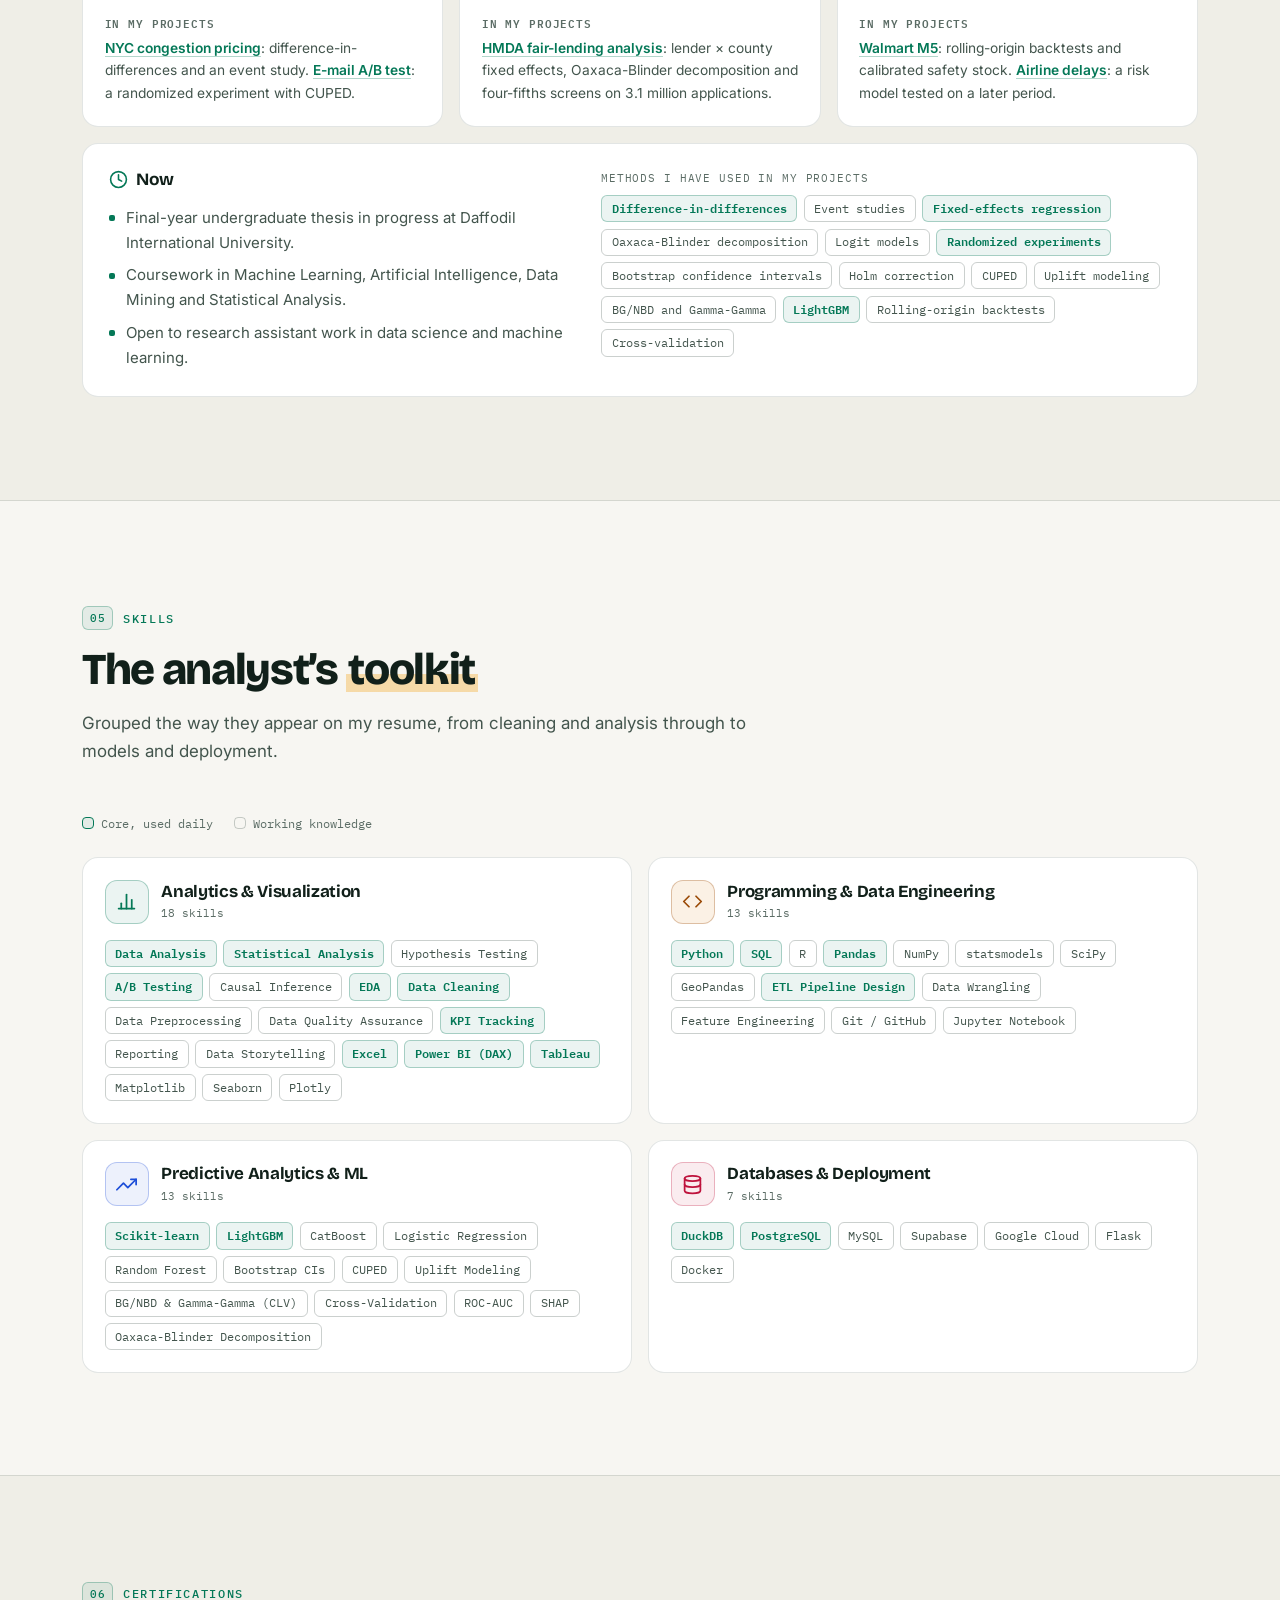
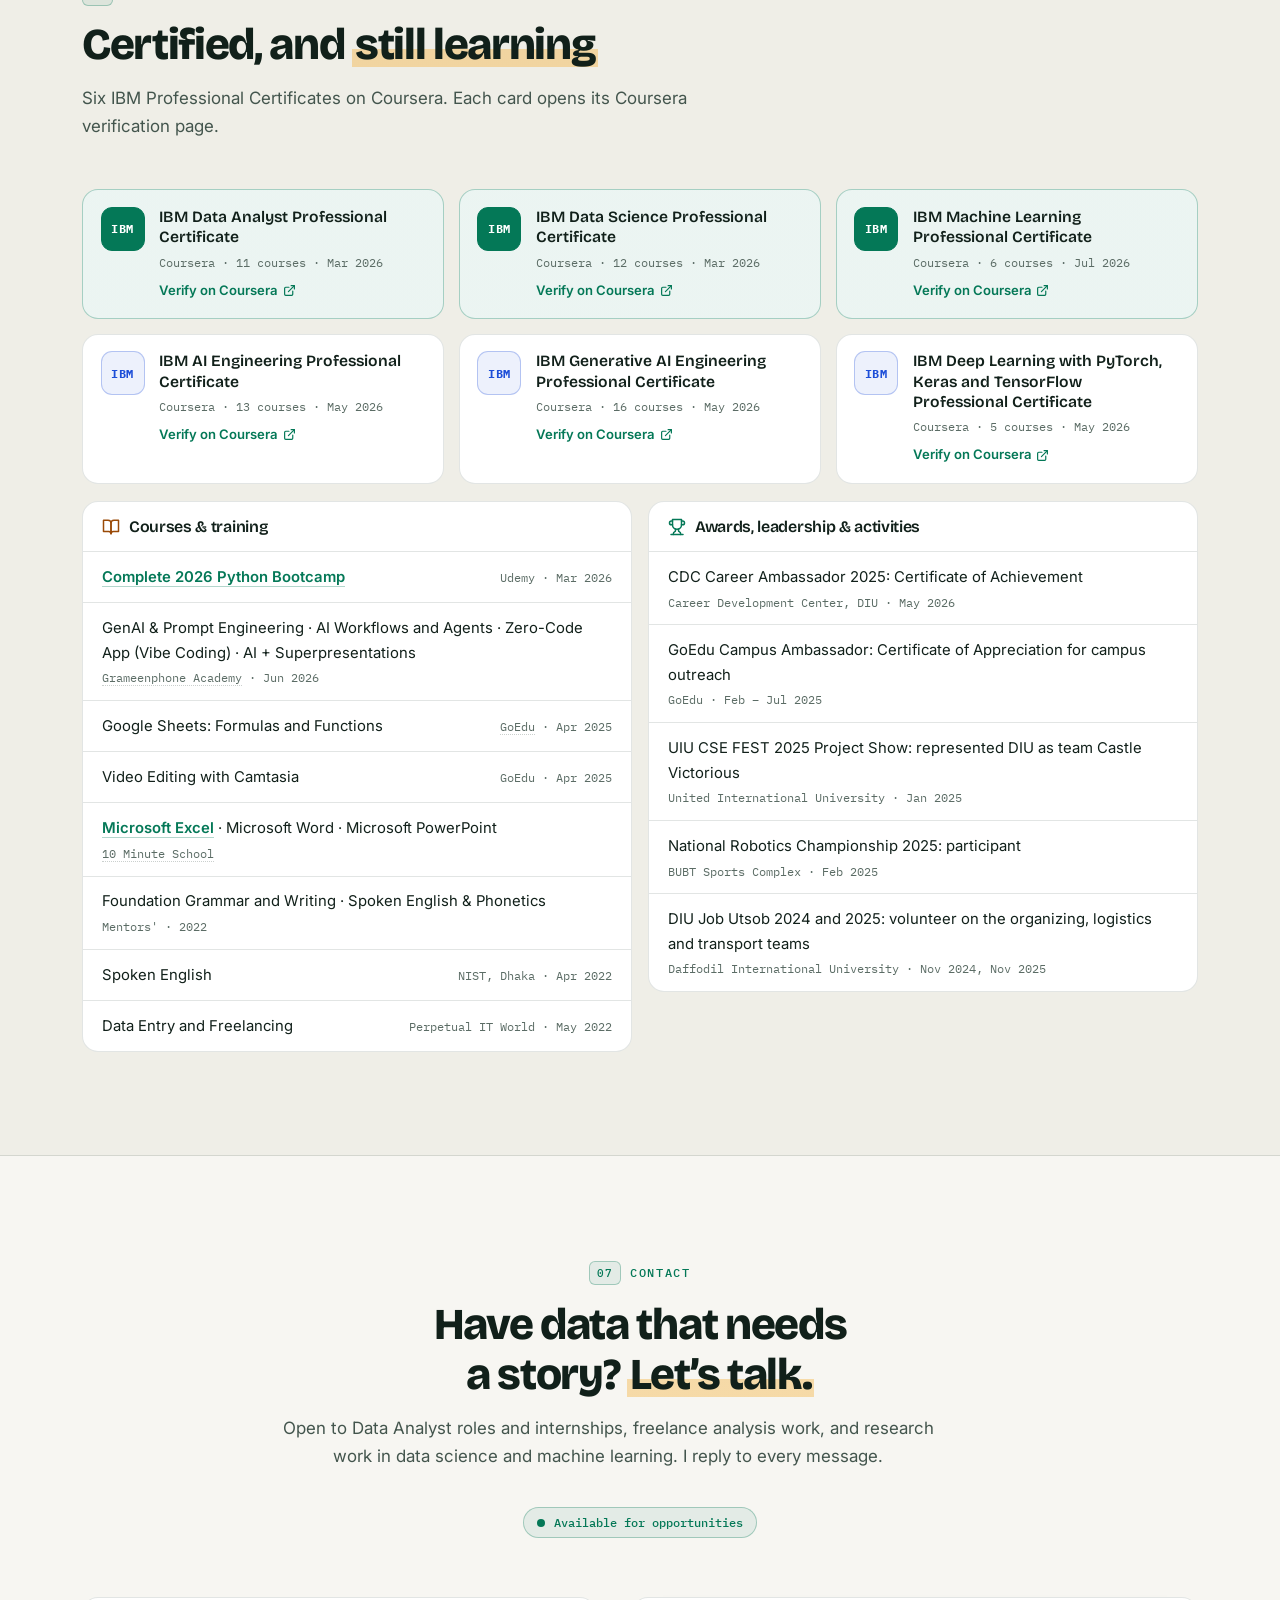
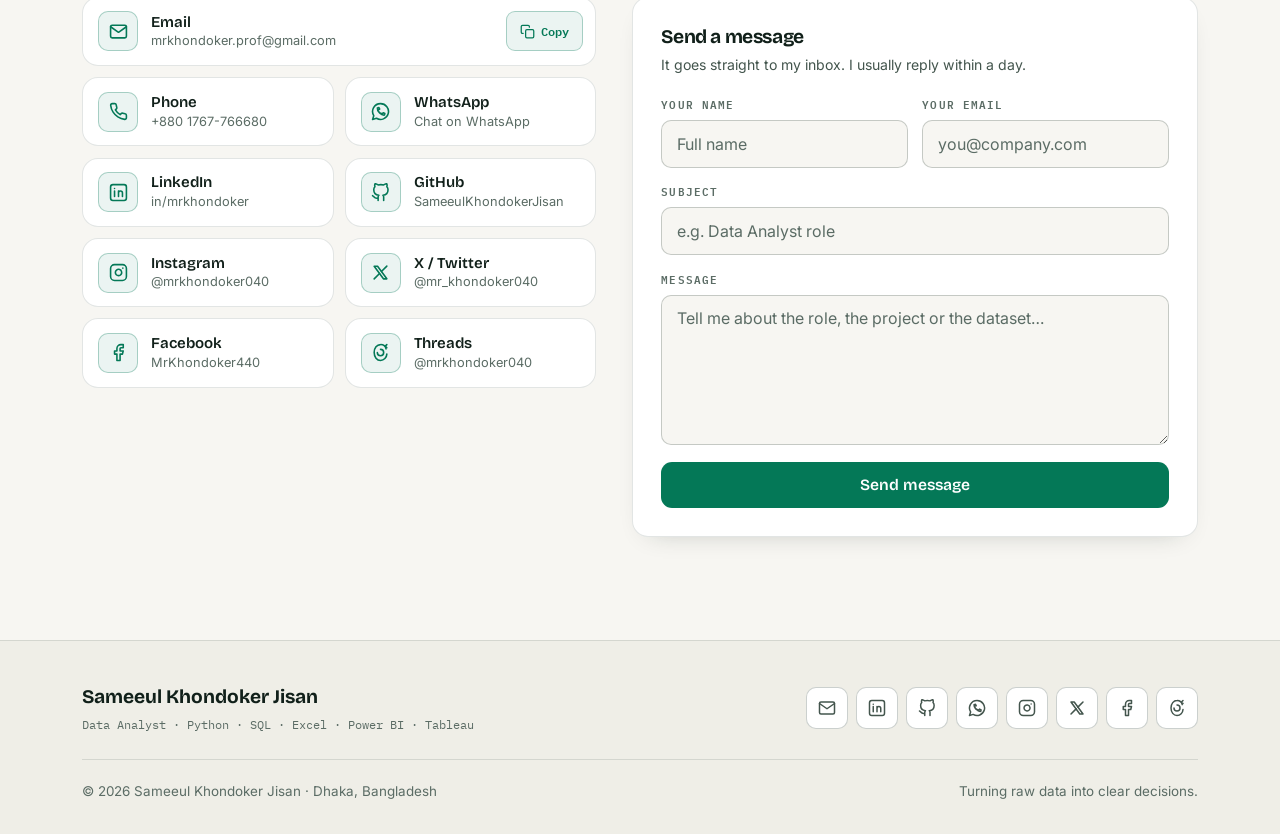
==== commit d64f8afc: "Reposition the portfolio for Data Analyst and postgraduate research - Projects: the six case studies" ====
--- a/index.html
+++ b/index.html
@@ -3,26 +3,26 @@
 <head>
   <meta charset="UTF-8" />
   <meta name="viewport" content="width=device-width, initial-scale=1.0" />
-  <title>Sameeul Khondoker Jisan — Data Analyst</title>
-  <meta name="description" content="Sameeul Khondoker Jisan — Data Analyst in Dhaka, Bangladesh. IBM-certified Data Analyst and Data Scientist using Python, SQL, Excel, Power BI and Tableau for EDA, statistical analysis, ETL pipelines, KPI dashboards and data-driven reporting." />
+  <title>Sameeul Khondoker Jisan | Data Analyst</title>
+  <meta name="description" content="Sameeul Khondoker Jisan, Data Analyst in Dhaka, Bangladesh. SQL, Python, Power BI and Tableau case studies in A/B testing, causal inference and forecasting. Six IBM Professional Certificates; planning an MSc in AI/ML." />
   <meta name="theme-color" content="#0a0f0d" />
   <link rel="canonical" href="https://sameeulkhondokerjisan.github.io/my-portfolio/" />
 
   <!-- Open Graph -->
   <meta property="og:type" content="website" />
   <meta property="og:url" content="https://sameeulkhondokerjisan.github.io/my-portfolio/" />
-  <meta property="og:title" content="Sameeul Khondoker Jisan — Data Analyst" />
-  <meta property="og:description" content="IBM-certified Data Analyst · Python, SQL, Excel, Power BI, Tableau. EDA, statistical analysis, ETL pipelines and KPI dashboards that turn raw data into decisions. Based in Dhaka, Bangladesh." />
+  <meta property="og:title" content="Sameeul Khondoker Jisan | Data Analyst" />
+  <meta property="og:description" content="Data Analyst using SQL, Python, Excel, Power BI and Tableau. Six end-to-end case studies on public data, six IBM Professional Certificates, and plans for an MSc in AI/ML. Based in Dhaka, Bangladesh." />
   <meta property="og:image" content="https://sameeulkhondokerjisan.github.io/my-portfolio/jisan_portfolio.png" />
   <meta property="og:image:width" content="1200" />
   <meta property="og:image:height" content="630" />
-  <meta property="og:image:alt" content="Sameeul Khondoker Jisan — Data Analyst portfolio" />
+  <meta property="og:image:alt" content="Sameeul Khondoker Jisan, Data Analyst portfolio" />
 
   <!-- Twitter Card -->
   <meta name="twitter:card" content="summary_large_image" />
   <meta name="twitter:site" content="@mr_khondoker040" />
-  <meta name="twitter:title" content="Sameeul Khondoker Jisan — Data Analyst" />
-  <meta name="twitter:description" content="IBM-certified Data Analyst · Python, SQL, Excel, Power BI, Tableau. EDA, ETL pipelines and KPI dashboards that turn raw data into decisions." />
+  <meta name="twitter:title" content="Sameeul Khondoker Jisan | Data Analyst" />
+  <meta name="twitter:description" content="SQL, Python, Power BI and Tableau case studies in A/B testing, causal inference and forecasting. Six IBM Professional Certificates." />
   <meta name="twitter:image" content="https://sameeulkhondokerjisan.github.io/my-portfolio/jisan_portfolio.png" />
 
   <!-- JSON-LD Structured Data -->
@@ -32,14 +32,16 @@
     "@type": "Person",
     "name": "Sameeul Khondoker Jisan",
     "jobTitle": "Data Analyst",
-    "description": "Data Analyst with a Software Engineering background. IBM-certified Data Analyst and Data Scientist experienced in EDA, statistical analysis, ETL pipelines, BI dashboard development, KPI tracking and data-driven reporting.",
+    "description": "Data Analyst with a Software Engineering background (B.Sc., Major in Data Science, Daffodil International University, graduating December 2026). Works in SQL, Python, Excel, Power BI and Tableau on A/B testing, causal inference, demand forecasting and customer lifetime value. Holds six IBM Professional Certificates and plans to pursue an MSc in AI/ML.",
     "url": "https://sameeulkhondokerjisan.github.io/my-portfolio/",
     "image": "https://sameeulkhondokerjisan.github.io/my-portfolio/jisan_portfolio.png",
     "email": "mrkhondoker.prof@gmail.com",
     "telephone": "+8801767766680",
     "address": { "@type": "PostalAddress", "addressLocality": "Dhaka", "addressCountry": "BD" },
     "alumniOf": { "@type": "CollegeOrUniversity", "name": "Daffodil International University", "url": "https://daffodilvarsity.edu.bd/" },
-    "knowsAbout": ["Data Analysis", "Statistical Analysis", "Exploratory Data Analysis", "A/B Testing", "KPI Tracking", "Data Visualization", "Python", "SQL", "Excel", "Power BI", "Tableau", "Pandas", "ETL Pipelines", "PostgreSQL"],
+    "worksFor": { "@type": "Organization", "name": "Codio AI Solution", "url": "https://codioaisolution.com/" },
+    "knowsLanguage": ["Bengali", "English"],
+    "knowsAbout": ["Data Analysis", "Statistical Analysis", "A/B Testing", "Causal Inference", "Demand Forecasting", "Customer Lifetime Value", "Data Visualization", "KPI Tracking", "SQL", "Python", "Excel", "Power BI", "Tableau", "DuckDB", "LightGBM", "Machine Learning"],
     "sameAs": [
       "https://www.linkedin.com/in/mrkhondoker/",
       "https://github.com/SameeulKhondokerJisan",
@@ -79,15 +81,16 @@
 <!-- Header -->
 <header class="site-header" id="siteHeader">
   <div class="container nav">
-    <a href="#home" class="brand" aria-label="Sameeul Khondoker Jisan — back to top">
+    <a href="#home" class="brand" aria-label="Sameeul Khondoker Jisan, back to top">
       <span class="brand-mark" aria-hidden="true"></span>
       <span class="brand-text"><span class="brand-name">Jisan</span><span class="brand-role">Data Analyst</span></span>
     </a>
     <nav class="nav-links" aria-label="Primary">
       <a href="#about">About</a>
+      <a href="#projects">Projects</a>
+      <a href="#experience">Experience</a>
+      <a href="#research">Research</a>
       <a href="#skills">Skills</a>
-      <a href="#experience">Experience</a>
-      <a href="#projects">Projects</a>
       <a href="#certifications">Certifications</a>
       <a href="#contact">Contact</a>
     </nav>
@@ -109,9 +112,10 @@
 <div class="mobile-menu" id="mobileNav">
   <nav class="container" aria-label="Mobile">
     <a href="#about">About</a>
+    <a href="#projects">Projects</a>
+    <a href="#experience">Experience</a>
+    <a href="#research">Research</a>
     <a href="#skills">Skills</a>
-    <a href="#experience">Experience</a>
-    <a href="#projects">Projects</a>
     <a href="#certifications">Certifications</a>
     <a href="#contact">Contact</a>
     <a class="btn btn-primary" href="Sameeul_Khondoker_Jisan_Resume.pdf" download="Sameeul Khondoker Jisan - Resume.pdf">
@@ -127,10 +131,10 @@
 <section id="home" class="hero" aria-labelledby="heroTitle">
   <div class="container hero-grid">
     <div class="hero-copy">
-      <p class="status-pill"><span class="pulse-dot" aria-hidden="true"></span>Open to Data Analyst roles<span class="pill-loc"> · Dhaka, Bangladesh</span></p>
+      <p class="status-pill"><span class="pulse-dot" aria-hidden="true"></span>Open to Data Analyst roles and research work<span class="pill-loc"> · Dhaka, Bangladesh</span></p>
       <p class="hero-hello">Hi, I'm <strong>Sameeul Khondoker Jisan</strong></p>
       <h1 class="hero-title" id="heroTitle"><span class="accent">Data Analyst</span> turning raw data into <span class="hl">clear decisions</span>.</h1>
-      <p class="hero-lede">I clean, analyze and visualize data with Python, SQL, Excel, Power BI and Tableau — building ETL pipelines, KPI dashboards and data-driven reports that stakeholders act on. IBM-certified Data Analyst and Data Scientist with a Software Engineering background.</p>
+      <p class="hero-lede">I work in SQL, Python, Excel, Power BI and Tableau, and I answer business questions with A/B tests, causal inference and forecasting. I'm finishing a B.Sc. in Software Engineering (Data Science major), hold six IBM Professional Certificates, and plan to continue into an MSc and research.</p>
       <div class="hero-cta">
         <a href="#projects" class="btn btn-primary">
           View my projects
@@ -160,7 +164,7 @@
             <img src="Profile pic.png" alt="Portrait of Sameeul Khondoker Jisan" width="800" height="1202" loading="eager" fetchpriority="high" decoding="async" />
             <figcaption>
               <svg viewBox="0 0 24 24" fill="none" stroke="currentColor" stroke-width="2" stroke-linecap="round" stroke-linejoin="round" aria-hidden="true"><circle cx="12" cy="8" r="6"/><path d="M15.477 12.89L17 22l-5-3-5 3 1.523-9.11"/></svg>
-              IBM-certified Data Analyst
+              6 IBM Professional Certificates
             </figcaption>
           </figure>
           <div class="kpis">
@@ -187,7 +191,7 @@
         </div>
         <div class="panel-chart">
           <div class="chart-head">
-            <span class="chart-title">Measured impact</span>
+            <span class="chart-title">Measured impact at work</span>
             <span class="chart-legend" aria-hidden="true"><span class="lg-time">time cut</span><span class="lg-gain">gain</span></span>
           </div>
           <ul class="bars">
@@ -211,18 +215,21 @@
     </header>
     <div class="about-grid">
       <div class="about-copy reveal">
-        <p>I'm a <strong>Data Analyst</strong> with a Software Engineering background — studying for a B.Sc. in Software Engineering with a major in Data Science at <a href="https://daffodilvarsity.edu.bd/" target="_blank" rel="noopener noreferrer">Daffodil International University</a> (CGPA 3.55/4.00, graduating December 2026). I'm an <strong>IBM-certified Data Analyst and Data Scientist</strong>.</p>
-        <p>My hands-on experience covers EDA, statistical analysis, ETL pipelines, BI dashboard development, KPI tracking and data-driven reporting — working in Python, SQL, Pandas, Excel, Power BI and Tableau.</p>
-        <p>Right now I'm a Data Analyst Intern at <a href="https://codioaisolution.com/" target="_blank" rel="noopener noreferrer">Codio AI Solution</a>, designing Python-based ETL pipelines for multi-source data ingestion and building BI dashboards that track product and business KPIs. Before that, at <a href="https://saiketsystems.in/" target="_blank" rel="noopener noreferrer">SaiKet Systems</a>, I processed <strong>50,000+ records</strong> and built automated data-quality workflows that cut preprocessing time <strong>40%</strong> and improved reporting accuracy <strong>30%</strong>.</p>
+        <p>I'm a <strong>Data Analyst</strong> finishing a B.Sc. in Software Engineering with a major in Data Science at <a href="https://daffodilvarsity.edu.bd/" target="_blank" rel="noopener noreferrer">Daffodil International University</a> (CGPA 3.55/4.00, graduating December 2026). I hold <strong>six IBM Professional Certificates</strong>: Data Analyst, Data Science, Machine Learning, AI Engineering, Generative AI Engineering, and Deep Learning.</p>
+        <p>I'm a Data Analyst Intern at <a href="https://codioaisolution.com/" target="_blank" rel="noopener noreferrer">Codio AI Solution</a>, where I design Python ETL pipelines for multi-source data and build BI dashboards that track product and business KPIs. Before that, at <a href="https://saiketsystems.in/" target="_blank" rel="noopener noreferrer">SaiKet Systems</a>, I processed <strong>50,000+ records</strong> and built data-quality workflows that cut preprocessing time <strong>40%</strong> and improved reporting accuracy <strong>30%</strong>.</p>
+        <p>On my own time I build end-to-end case studies on public data, from a 64,000-customer e-mail experiment to 271 million New York taxi and ride-hail trips. Each one starts with a business question, tests it with the right statistics, and ends with a dashboard, an Excel model and a written recommendation.</p>
+        <p>Next, I plan to study for an <strong>MSc in AI/ML</strong> and move toward research in causal inference, fairness in lending decisions and forecasting.</p>
       </div>
       <aside class="card fact-card reveal" aria-label="Quick facts">
         <h3><svg viewBox="0 0 24 24" fill="none" stroke="currentColor" stroke-width="2" stroke-linecap="round" stroke-linejoin="round" aria-hidden="true"><path d="M20 21v-2a4 4 0 00-4-4H8a4 4 0 00-4 4v2"/><circle cx="12" cy="7" r="4"/></svg>Quick facts</h3>
         <dl class="facts">
           <div><dt>Based in</dt><dd><a href="https://maps.google.com/?q=Mirpur,+Dhaka,+Bangladesh" target="_blank" rel="noopener noreferrer">Mirpur, Dhaka, Bangladesh</a></dd></div>
           <div><dt>Now</dt><dd>Data Analyst Intern · Codio AI Solution</dd></div>
-          <div><dt>Degree</dt><dd>B.Sc. Software Engineering, Major in Data Science — DIU</dd></div>
+          <div><dt>Degree</dt><dd>B.Sc. Software Engineering, Major in Data Science, DIU</dd></div>
           <div><dt>CGPA</dt><dd>3.55 / 4.00 · Expected Dec 2026</dd></div>
-          <div><dt>Certified</dt><dd>IBM Data Analyst · IBM Data Science</dd></div>
+          <div><dt>Certified</dt><dd>6 IBM Professional Certificates</dd></div>
+          <div><dt>Next step</dt><dd>MSc in AI/ML, then research</dd></div>
+          <div><dt>Languages</dt><dd>Bengali (native) · English (professional)</dd></div>
           <div><dt>Email</dt><dd><a href="mailto:mrkhondoker.prof@gmail.com">mrkhondoker.prof<wbr>@gmail.com</a></dd></div>
           <div><dt>Phone</dt><dd><a href="tel:+8801767766680">+880 1767-766680</a></dd></div>
         </dl>
@@ -242,52 +249,219 @@
   </div>
 </section>
 
-<!-- Skills -->
-<section id="skills" class="section section-alt" aria-labelledby="skillsTitle">
+<!-- Projects -->
+<section id="projects" class="section section-alt" aria-labelledby="projectsTitle">
   <div class="container">
     <header class="section-head reveal">
-      <p class="eyebrow"><span class="eyebrow-num">02</span>Skills</p>
-      <h2 class="section-title" id="skillsTitle">The analyst’s <span class="hl">toolkit</span></h2>
-      <p class="section-sub">Grouped the way they appear on my resume — from cleaning and analysis through to dashboards and predictive models.</p>
+      <p class="eyebrow"><span class="eyebrow-num">02</span>Projects</p>
+      <h2 class="section-title" id="projectsTitle">Analysis <span class="hl">case studies</span></h2>
+      <p class="section-sub">Six end-to-end projects on public data. Each one has SQL, Python, statistics, an Excel model, a Power BI or Tableau report and a one-page memo.</p>
     </header>
-    <div class="legend reveal" aria-hidden="true"><span class="lg-core">Core — used daily</span><span>Working knowledge</span></div>
-    <div class="skills-grid">
-      <article class="card skill-card reveal">
-        <div class="skill-head">
-          <span class="skill-icon"><svg viewBox="0 0 24 24" fill="none" stroke="currentColor" stroke-width="2" stroke-linecap="round" stroke-linejoin="round" aria-hidden="true"><line x1="18" y1="20" x2="18" y2="10"/><line x1="12" y1="20" x2="12" y2="4"/><line x1="6" y1="20" x2="6" y2="14"/><line x1="3" y1="20" x2="21" y2="20"/></svg></span>
-          <div><h3>Analytics &amp; Visualization</h3><span class="skill-count">16 skills</span></div>
-        </div>
-        <ul class="chips">
-          <li class="chip is-core">Data Analysis</li><li class="chip is-core">Statistical Analysis</li><li class="chip is-core">EDA</li>
-          <li class="chip">Hypothesis Testing</li><li class="chip">A/B Testing</li><li class="chip is-core">Data Cleaning</li>
-          <li class="chip">Data Quality Assurance</li><li class="chip is-core">KPI Tracking</li><li class="chip">Reporting</li>
-          <li class="chip">Data Storytelling</li><li class="chip is-core">Excel</li><li class="chip is-core">Power BI</li>
-          <li class="chip is-core">Tableau</li><li class="chip">Matplotlib</li><li class="chip">Seaborn</li><li class="chip">Plotly</li>
-        </ul>
-      </article>
-      <article class="card skill-card reveal">
-        <div class="skill-head">
-          <span class="skill-icon"><svg viewBox="0 0 24 24" fill="none" stroke="currentColor" stroke-width="2" stroke-linecap="round" stroke-linejoin="round" aria-hidden="true"><polyline points="16 18 22 12 16 6"/><polyline points="8 6 2 12 8 18"/></svg></span>
-          <div><h3>Programming &amp; Data Engineering</h3><span class="skill-count">10 skills</span></div>
-        </div>
-        <ul class="chips">
-          <li class="chip is-core">Python</li><li class="chip is-core">SQL</li><li class="chip">R</li>
-          <li class="chip is-core">Pandas</li><li class="chip">NumPy</li><li class="chip is-core">ETL Pipeline Design</li>
-          <li class="chip">Data Wrangling</li><li class="chip">Feature Engineering</li><li class="chip">Git / GitHub</li>
-          <li class="chip">Jupyter Notebook</li>
-        </ul>
-      </article>
-      <article class="card skill-card reveal">
-        <div class="skill-head">
-          <span class="skill-icon"><svg viewBox="0 0 24 24" fill="none" stroke="currentColor" stroke-width="2" stroke-linecap="round" stroke-linejoin="round" aria-hidden="true"><ellipse cx="12" cy="5" rx="9" ry="3"/><path d="M21 12c0 1.66-4 3-9 3s-9-1.34-9-3"/><path d="M3 5v14c0 1.66 4 3 9 3s9-1.34 9-3V5"/></svg></span>
-          <div><h3>Databases &amp; Predictive Analytics</h3><span class="skill-count">9 skills</span></div>
-        </div>
-        <ul class="chips">
-          <li class="chip is-core">PostgreSQL</li><li class="chip is-core">MySQL</li><li class="chip">Google Cloud</li>
-          <li class="chip">Scikit-learn</li><li class="chip">Logistic Regression</li><li class="chip">Random Forest</li>
-          <li class="chip">Cross-Validation</li><li class="chip">ROC-AUC</li><li class="chip">SHAP</li>
-        </ul>
-      </article>
+
+    <div class="filters reveal" role="group" aria-label="Filter projects">
+      <button type="button" class="filter is-active" data-filter="all" aria-pressed="true">All <span class="filter-count">6</span></button>
+      <button type="button" class="filter" data-filter="powerbi" aria-pressed="false">Power BI <span class="filter-count">3</span></button>
+      <button type="button" class="filter" data-filter="tableau" aria-pressed="false">Tableau <span class="filter-count">3</span></button>
+      <button type="button" class="filter" data-filter="causal" aria-pressed="false">Causal inference <span class="filter-count">2</span></button>
+      <button type="button" class="filter" data-filter="ml" aria-pressed="false">Machine learning <span class="filter-count">4</span></button>
+    </div>
+    <p class="sr-only" id="filterStatus" role="status" aria-live="polite"></p>
+
+    <div class="cases cases-main">
+
+      <!-- Walmart M5 -->
+      <article class="card case reveal" id="p-walmart" data-tags="powerbi ml">
+        <a class="case-media" href="https://github.com/SameeulKhondokerJisan/walmart-demand-forecasting-inventory/blob/main/dashboards/powerbi/report_preview.png" target="_blank" rel="noopener noreferrer">
+          <img src="img/projects/walmart-m5.webp" width="960" height="540" loading="lazy" decoding="async" alt="Power BI inventory page from the Walmart M5 project: safety stock and inventory cost KPIs, service level by ABC class, and safety stock by store" />
+          <span class="sr-only"> (full preview on GitHub)</span>
+        </a>
+        <div class="case-body">
+          <div class="case-meta"><span class="badge">Forecasting</span><span class="badge badge-plain">Power BI</span></div>
+          <h3 class="case-title">Walmart M5: Demand Forecasting and Inventory Policy</h3>
+          <p class="case-summary">How much stock should 10 Walmart stores hold for 3,049 products?</p>
+          <dl class="case-points">
+            <div><dt>Data</dt><dd>46.8 million item-store-day rows: 30,490 daily sales series from Walmart's M5 data, 2011 to 2016.</dd></div>
+            <div><dt>Method</dt><dd>One global LightGBM model (21 features), a rolling-origin backtest over three 28-day folds, and safety stock set from the empirical error distribution.</dd></div>
+            <div class="is-result"><dt>Result</dt><dd>WRMSSE of 0.625 against 0.847 for seasonal naive, 26% lower. Calibrated safety stock reached 99% / 97% / 92% service for class A / B / C items, where the textbook formula missed every target.</dd></div>
+          </dl>
+          <div class="case-foot">
+            <ul class="tags" aria-label="Tools"><li>SQL (DuckDB)</li><li>Python</li><li>LightGBM</li><li>Excel</li><li>Power BI</li></ul>
+            <div class="case-links">
+              <a class="case-link case-link-sub" href="https://github.com/SameeulKhondokerJisan/walmart-demand-forecasting-inventory/blob/main/reports/memo.md" target="_blank" rel="noopener noreferrer">Memo<span class="sr-only"> (Walmart M5)</span></a>
+              <a class="case-link" href="https://github.com/SameeulKhondokerJisan/walmart-demand-forecasting-inventory" target="_blank" rel="noopener noreferrer">View on GitHub<span class="sr-only"> (Walmart M5)</span><svg viewBox="0 0 24 24" fill="none" stroke="currentColor" stroke-width="2" stroke-linecap="round" stroke-linejoin="round" aria-hidden="true"><line x1="5" y1="12" x2="19" y2="12"/><polyline points="12 5 19 12 12 19"/></svg></a>
+            </div>
+          </div>
+        </div>
+      </article>
+
+      <!-- HMDA -->
+      <article class="card case reveal" id="p-hmda" data-tags="powerbi">
+        <a class="case-media" href="https://github.com/SameeulKhondokerJisan/hmda-mortgage-approval-fair-lending/blob/main/dashboards/powerbi/report_preview.png" target="_blank" rel="noopener noreferrer">
+          <img src="img/projects/hmda-fair-lending.webp" width="960" height="540" loading="lazy" decoding="async" alt="Power BI fair-lending page: approval and denial rates by applicant group and the denial gap as underwriting controls are added" />
+          <span class="sr-only"> (full preview on GitHub)</span>
+        </a>
+        <div class="case-body">
+          <div class="case-meta"><span class="badge badge-amber">Fair lending</span><span class="badge badge-plain">Power BI</span></div>
+          <h3 class="case-title">Mortgage Approval and Fair-Lending Analysis</h3>
+          <p class="case-summary">Who is turned down for a home-purchase mortgage, and how much of the gap do underwriting factors explain?</p>
+          <dl class="case-points">
+            <div><dt>Data</dt><dd>3.14 million 2025 HMDA home-purchase applications to 2,568 lenders.</dd></div>
+            <div><dt>Method</dt><dd>Linear probability models with lender × county fixed effects, logit marginal effects, Oaxaca-Blinder decomposition and four-fifths screens.</dd></div>
+            <div class="is-result"><dt>Result</dt><dd>Black applicants were denied 2.8 times as often as White applicants (16.9% vs 6.1%). Debt-to-income explains 3.8 pp of the 10.4 pp gap; 4.5 pp remains at the same lender in the same county.</dd></div>
+          </dl>
+          <div class="case-foot">
+            <ul class="tags" aria-label="Tools"><li>SQL (DuckDB)</li><li>Python</li><li>statsmodels</li><li>Excel</li><li>Power BI</li></ul>
+            <div class="case-links">
+              <a class="case-link case-link-sub" href="https://github.com/SameeulKhondokerJisan/hmda-mortgage-approval-fair-lending/blob/main/reports/memo.md" target="_blank" rel="noopener noreferrer">Memo<span class="sr-only"> (HMDA fair lending)</span></a>
+              <a class="case-link" href="https://github.com/SameeulKhondokerJisan/hmda-mortgage-approval-fair-lending" target="_blank" rel="noopener noreferrer">View on GitHub<span class="sr-only"> (HMDA fair lending)</span><svg viewBox="0 0 24 24" fill="none" stroke="currentColor" stroke-width="2" stroke-linecap="round" stroke-linejoin="round" aria-hidden="true"><line x1="5" y1="12" x2="19" y2="12"/><polyline points="12 5 19 12 12 19"/></svg></a>
+            </div>
+          </div>
+        </div>
+      </article>
+
+      <!-- E-mail A/B test -->
+      <article class="card case reveal" id="p-email" data-tags="tableau causal ml">
+        <a class="case-media" href="https://github.com/SameeulKhondokerJisan/email-campaign-ab-test-uplift/blob/main/dashboards/tableau/dashboard_preview.png" target="_blank" rel="noopener noreferrer">
+          <img src="img/projects/email-ab-test.webp" width="960" height="540" loading="lazy" decoding="async" alt="Tableau campaign readout: relative lift with confidence intervals, Qini curves and net profit by targeting depth" />
+          <span class="sr-only"> (full preview on GitHub)</span>
+        </a>
+        <div class="case-body">
+          <div class="case-meta"><span class="badge badge-amber">A/B testing</span><span class="badge badge-plain">Tableau</span></div>
+          <h3 class="case-title">E-mail Campaign A/B Test and Uplift Targeting</h3>
+          <p class="case-summary">Did two marketing e-mails make money, and who should get the next one?</p>
+          <dl class="case-points">
+            <div><dt>Data</dt><dd>64,000 customers randomly split into a Mens e-mail, a Womens e-mail and no e-mail.</dd></div>
+            <div><dt>Method</dt><dd>Sample-ratio and balance checks, bootstrap confidence intervals, Holm correction, CUPED, and a LightGBM T-learner uplift model scored on Qini curves.</dd></div>
+            <div class="is-result"><dt>Result</dt><dd>The Mens e-mail lifted visits 7.7 pp and spend $0.77 per customer (95% CI $0.49 to $1.06), about $0.21 net profit per customer mailed. Uplift targeting did not beat mailing everyone on held-out customers.</dd></div>
+          </dl>
+          <div class="case-foot">
+            <ul class="tags" aria-label="Tools"><li>SQL (DuckDB)</li><li>Python</li><li>statsmodels</li><li>LightGBM</li><li>Excel</li><li>Tableau</li></ul>
+            <div class="case-links">
+              <a class="case-link case-link-sub" href="https://github.com/SameeulKhondokerJisan/email-campaign-ab-test-uplift/blob/main/reports/memo.md" target="_blank" rel="noopener noreferrer">Memo<span class="sr-only"> (E-mail A/B test)</span></a>
+              <a class="case-link" href="https://github.com/SameeulKhondokerJisan/email-campaign-ab-test-uplift" target="_blank" rel="noopener noreferrer">View on GitHub<span class="sr-only"> (E-mail A/B test)</span><svg viewBox="0 0 24 24" fill="none" stroke="currentColor" stroke-width="2" stroke-linecap="round" stroke-linejoin="round" aria-hidden="true"><line x1="5" y1="12" x2="19" y2="12"/><polyline points="12 5 19 12 12 19"/></svg></a>
+            </div>
+          </div>
+        </div>
+      </article>
+
+      <!-- NYC congestion pricing -->
+      <article class="card case reveal" id="p-nyc" data-tags="tableau causal">
+        <a class="case-media" href="https://github.com/SameeulKhondokerJisan/nyc-congestion-pricing-impact/blob/main/dashboards/tableau/dashboard_preview.png" target="_blank" rel="noopener noreferrer">
+          <img src="img/projects/nyc-congestion.webp" width="960" height="540" loading="lazy" decoding="async" alt="Tableau dashboard: change in Uber and Lyft pickups by zone, speed change by hour and weekday, and zone trips compared with last year" />
+          <span class="sr-only"> (full preview on GitHub)</span>
+        </a>
+        <div class="case-body">
+          <div class="case-meta"><span class="badge badge-sky">Policy impact</span><span class="badge badge-plain">Tableau</span></div>
+          <h3 class="case-title">NYC Congestion Pricing: Taxi and Ride-Hail Trips</h3>
+          <p class="case-summary">How did Manhattan's congestion toll change trips, speeds, fares and driver pay?</p>
+          <dl class="case-points">
+            <div><dt>Data</dt><dd>271 million TLC taxi and Uber/Lyft trip records, October to March 2023-24 and 2024-25.</dd></div>
+            <div><dt>Method</dt><dd>Difference-in-differences with flow and week fixed effects and last year as the seasonal baseline, plus an event study, placebo tests and clustered errors.</dd></div>
+            <div class="is-result"><dt>Result</dt><dd>Trips inside the zone got 4.2% faster (95% CI 2.6% to 5.8%) while ride-hail demand barely moved. Riders paid $0.61 more per zone trip, not the full $1.50, and driver pay per hour rose $0.92.</dd></div>
+          </dl>
+          <div class="case-foot">
+            <ul class="tags" aria-label="Tools"><li>SQL (DuckDB)</li><li>Python</li><li>GeoPandas</li><li>Excel</li><li>Tableau</li></ul>
+            <div class="case-links">
+              <a class="case-link case-link-sub" href="https://github.com/SameeulKhondokerJisan/nyc-congestion-pricing-impact/blob/main/reports/memo.md" target="_blank" rel="noopener noreferrer">Memo<span class="sr-only"> (NYC congestion pricing)</span></a>
+              <a class="case-link" href="https://github.com/SameeulKhondokerJisan/nyc-congestion-pricing-impact" target="_blank" rel="noopener noreferrer">View on GitHub<span class="sr-only"> (NYC congestion pricing)</span><svg viewBox="0 0 24 24" fill="none" stroke="currentColor" stroke-width="2" stroke-linecap="round" stroke-linejoin="round" aria-hidden="true"><line x1="5" y1="12" x2="19" y2="12"/><polyline points="12 5 19 12 12 19"/></svg></a>
+            </div>
+          </div>
+        </div>
+      </article>
+
+      <!-- Airline delays -->
+      <article class="card case reveal" id="p-airline" data-tags="tableau ml">
+        <a class="case-media" href="https://github.com/SameeulKhondokerJisan/airline-delay-propagation-analytics/blob/main/dashboards/tableau/dashboard_preview.png" target="_blank" rel="noopener noreferrer">
+          <img src="img/projects/airline-delays.webp" width="960" height="540" loading="lazy" decoding="async" alt="Tableau dashboard: map of US airports by departures and late share, and on-time arrival rate by carrier" />
+          <span class="sr-only"> (full preview on GitHub)</span>
+        </a>
+        <div class="case-body">
+          <div class="case-meta"><span class="badge badge-sky">Operations</span><span class="badge badge-plain">Tableau</span></div>
+          <h3 class="case-title">US Airline Delays: Where They Start and How They Spread</h3>
+          <p class="case-summary">How much delay passes from one flight to the next, and would more turn time pay for itself?</p>
+          <dl class="case-points">
+            <div><dt>Data</dt><dd>14.1 million US domestic flights from BTS on-time data, October 2024 to September 2026, with 9.9 million linked aircraft turns.</dd></div>
+            <div><dt>Method</dt><dd>Aircraft rotations with SQL window functions, day-level bootstrap intervals, and a LightGBM risk model tested on a later six months.</dd></div>
+            <div class="is-result"><dt>Result</dt><dd>Late-arriving aircraft cause 39.5% of delay minutes. A blanket 15-minute turn buffer would save passengers $502M a year but cost airlines $268M net. The risk model scores AUC 0.721.</dd></div>
+          </dl>
+          <div class="case-foot">
+            <ul class="tags" aria-label="Tools"><li>SQL (DuckDB)</li><li>Python</li><li>LightGBM</li><li>Excel</li><li>Tableau</li></ul>
+            <div class="case-links">
+              <a class="case-link case-link-sub" href="https://github.com/SameeulKhondokerJisan/airline-delay-propagation-analytics/blob/main/reports/memo.md" target="_blank" rel="noopener noreferrer">Memo<span class="sr-only"> (Airline delays)</span></a>
+              <a class="case-link" href="https://github.com/SameeulKhondokerJisan/airline-delay-propagation-analytics" target="_blank" rel="noopener noreferrer">View on GitHub<span class="sr-only"> (Airline delays)</span><svg viewBox="0 0 24 24" fill="none" stroke="currentColor" stroke-width="2" stroke-linecap="round" stroke-linejoin="round" aria-hidden="true"><line x1="5" y1="12" x2="19" y2="12"/><polyline points="12 5 19 12 12 19"/></svg></a>
+            </div>
+          </div>
+        </div>
+      </article>
+
+      <!-- Olist -->
+      <article class="card case reveal" id="p-olist" data-tags="powerbi ml">
+        <a class="case-media" href="https://github.com/SameeulKhondokerJisan/olist-ecommerce-retention-analytics/blob/main/dashboards/powerbi/report_preview.png" target="_blank" rel="noopener noreferrer">
+          <img src="img/projects/olist-retention.webp" width="960" height="540" loading="lazy" decoding="async" alt="Power BI overview: GMV, orders and customer KPIs, monthly GMV, late-delivery rate by state and average review by delivery delay" />
+          <span class="sr-only"> (full preview on GitHub)</span>
+        </a>
+        <div class="case-body">
+          <div class="case-meta"><span class="badge">Retention and CLV</span><span class="badge badge-plain">Power BI</span></div>
+          <h3 class="case-title">Olist Marketplace: Retention and Lifetime Value</h3>
+          <p class="case-summary">Why don't marketplace customers come back, and what should the business fix first?</p>
+          <dl class="case-points">
+            <div><dt>Data</dt><dd>98,198 orders from Olist's Brazilian marketplace, September 2016 to August 2018, loaded into a SQL star schema.</dd></div>
+            <div><dt>Method</dt><dd>Mann-Whitney test and ordered logit for reviews, cohort retention, RFM and K-means segments, and BG/NBD plus Gamma-Gamma lifetime value with a 26-week holdout.</dd></div>
+            <div class="is-result"><dt>Result</dt><dd>97% of 94,983 customers ordered only once. Late orders average 2.27 stars against 4.29 on time. The CLV model predicted holdout repeat purchases within 3.3%.</dd></div>
+          </dl>
+          <div class="case-foot">
+            <ul class="tags" aria-label="Tools"><li>SQL (DuckDB)</li><li>Python</li><li>scikit-learn</li><li>Excel</li><li>Power BI</li></ul>
+            <div class="case-links">
+              <a class="case-link case-link-sub" href="https://github.com/SameeulKhondokerJisan/olist-ecommerce-retention-analytics/blob/main/reports/memo.md" target="_blank" rel="noopener noreferrer">Memo<span class="sr-only"> (Olist retention)</span></a>
+              <a class="case-link" href="https://github.com/SameeulKhondokerJisan/olist-ecommerce-retention-analytics" target="_blank" rel="noopener noreferrer">View on GitHub<span class="sr-only"> (Olist retention)</span><svg viewBox="0 0 24 24" fill="none" stroke="currentColor" stroke-width="2" stroke-linecap="round" stroke-linejoin="round" aria-hidden="true"><line x1="5" y1="12" x2="19" y2="12"/><polyline points="12 5 19 12 12 19"/></svg></a>
+            </div>
+          </div>
+        </div>
+      </article>
+
+    </div>
+
+    <h3 class="cases-sub reveal">Earlier projects</h3>
+    <div class="mini-grid">
+      <article class="card mini reveal">
+        <div class="mini-head"><h4 class="mini-title">Finzy: Personal Finance Analytics Dashboard</h4><span class="badge badge-plain">Web app</span></div>
+        <p class="mini-text">Finance app that tracks spending across cash, bank and wallet accounts. Gemini AI reads receipt images and fills in amount, category, date and merchant; budgets send alerts, and dashboards chart monthly spending.</p>
+        <div class="mini-foot">
+          <ul class="tags" aria-label="Tools"><li>Next.js</li><li>Prisma</li><li>PostgreSQL (Supabase)</li><li>Gemini AI</li></ul>
+          <a class="case-link" href="https://github.com/SameeulKhondokerJisan/finzy-personal-finance-analytics-dashboard" target="_blank" rel="noopener noreferrer">GitHub<span class="sr-only"> (Finzy)</span><svg viewBox="0 0 24 24" fill="none" stroke="currentColor" stroke-width="2" stroke-linecap="round" stroke-linejoin="round" aria-hidden="true"><line x1="5" y1="12" x2="19" y2="12"/><polyline points="12 5 19 12 12 19"/></svg></a>
+        </div>
+      </article>
+      <article class="card mini reveal">
+        <div class="mini-head"><h4 class="mini-title">Heart Failure Data Analysis and Prediction</h4><span class="badge badge-plain">Healthcare</span></div>
+        <p class="mini-text">EDA on 12 clinical features to find heart-failure risk factors, then Logistic Regression, SVM and KNN models to predict death events. Logistic Regression reached 84% accuracy on the test set.</p>
+        <div class="mini-foot">
+          <ul class="tags" aria-label="Tools"><li>Python</li><li>Pandas</li><li>Seaborn</li><li>scikit-learn</li></ul>
+          <a class="case-link" href="https://github.com/SameeulKhondokerJisan/heart-failure-data-analysis" target="_blank" rel="noopener noreferrer">GitHub<span class="sr-only"> (Heart Failure Data Analysis)</span><svg viewBox="0 0 24 24" fill="none" stroke="currentColor" stroke-width="2" stroke-linecap="round" stroke-linejoin="round" aria-hidden="true"><line x1="5" y1="12" x2="19" y2="12"/><polyline points="12 5 19 12 12 19"/></svg></a>
+        </div>
+      </article>
+      <article class="card mini reveal">
+        <div class="mini-head"><h4 class="mini-title">Student Performance Analysis and Prediction</h4><span class="badge badge-plain">Education</span></div>
+        <p class="mini-text">1,000 student records: how gender, parental education, lunch type and test preparation relate to math, reading and writing scores. An end-to-end pipeline trains scikit-learn and CatBoost models and serves predictions through Flask.</p>
+        <div class="mini-foot">
+          <ul class="tags" aria-label="Tools"><li>Python</li><li>scikit-learn</li><li>CatBoost</li><li>Flask</li><li>Docker</li></ul>
+          <a class="case-link" href="https://github.com/SameeulKhondokerJisan/student-performance-analysis" target="_blank" rel="noopener noreferrer">GitHub<span class="sr-only"> (Student Performance Analysis)</span><svg viewBox="0 0 24 24" fill="none" stroke="currentColor" stroke-width="2" stroke-linecap="round" stroke-linejoin="round" aria-hidden="true"><line x1="5" y1="12" x2="19" y2="12"/><polyline points="12 5 19 12 12 19"/></svg></a>
+        </div>
+      </article>
+      <article class="card mini reveal">
+        <div class="mini-head"><h4 class="mini-title">Movie Recommendation System</h4><span class="badge badge-plain">Machine learning</span></div>
+        <p class="mini-text">Content-based recommender built on TMDB movie metadata, using CountVectorizer features and cosine similarity, with a Flask web app, Docker support and DVC for data versioning.</p>
+        <div class="mini-foot">
+          <ul class="tags" aria-label="Tools"><li>Python</li><li>scikit-learn</li><li>NLTK</li><li>Flask</li></ul>
+          <a class="case-link" href="https://github.com/SameeulKhondokerJisan/movie-recommendation-system" target="_blank" rel="noopener noreferrer">GitHub<span class="sr-only"> (Movie Recommendation System)</span><svg viewBox="0 0 24 24" fill="none" stroke="currentColor" stroke-width="2" stroke-linecap="round" stroke-linejoin="round" aria-hidden="true"><line x1="5" y1="12" x2="19" y2="12"/><polyline points="12 5 19 12 12 19"/></svg></a>
+        </div>
+      </article>
+    </div>
+    <p class="more-note reveal">My university software engineering projects (Java Spring Boot REST APIs and C console applications) are also on GitHub.</p>
+    <div class="more-row reveal">
+      <a href="https://github.com/SameeulKhondokerJisan?tab=repositories" target="_blank" rel="noopener noreferrer" class="btn btn-ghost">
+        <svg viewBox="0 0 24 24" fill="none" stroke="currentColor" stroke-width="2" stroke-linecap="round" stroke-linejoin="round" aria-hidden="true"><path d="M9 19c-5 1.5-5-2.5-7-3m14 6v-3.87a3.37 3.37 0 00-.94-2.61c3.14-.35 6.44-1.54 6.44-7A5.44 5.44 0 0020 4.77 5.07 5.07 0 0019.91 1S18.73.65 16 2.48a13.38 13.38 0 00-7 0C6.27.65 5.09 1 5.09 1A5.07 5.07 0 005 4.77a5.44 5.44 0 00-1.5 3.78c0 5.42 3.3 6.61 6.44 7A3.37 3.37 0 009 18.13V22"/></svg>
+        All repositories on GitHub
+      </a>
     </div>
   </div>
 </section>
@@ -311,8 +485,8 @@
               <span class="tl-date">May 2026 – Present <span class="tl-now">Current</span></span>
             </header>
             <ul class="tl-points">
-              <li>Design Python-based ETL pipelines for multi-source data ingestion, and build BI dashboards tracking product and business KPIs for stakeholder decision-making.</li>
-              <li>Conduct statistical analysis, feature selection and EDA to surface actionable patterns from production datasets; prepare data-driven reports.</li>
+              <li>Design and maintain Python-based ETL pipelines for multi-source data ingestion; build BI dashboards that track product and business KPIs for stakeholder decisions.</li>
+              <li>Run statistical analysis, feature selection and exploratory data analysis on production datasets; prepare reports for business and product teams.</li>
             </ul>
             <ul class="metrics" aria-label="Focus">
               <li class="metric"><b>ETL</b>multi-source pipelines</li>
@@ -331,8 +505,8 @@
               <span class="tl-date">Apr 2026 – May 2026</span>
             </header>
             <ul class="tl-points">
-              <li>Processed 50,000+ records using Python, Pandas and NumPy; cut preprocessing time 40% with automated imputation, outlier detection and data-quality workflows.</li>
-              <li>Improved reporting accuracy 30% through pipeline optimization; evaluated models using precision-recall, F1-score and ROC-AUC.</li>
+              <li>Processed 50,000+ records using Python, Pandas and NumPy; reduced preprocessing time 40% with automated missing-data imputation, outlier detection and data-quality workflows.</li>
+              <li>Evaluated analytical models with precision-recall, F1-score and ROC-AUC; improved reporting accuracy 30% through data pipeline optimization.</li>
             </ul>
             <ul class="metrics" aria-label="Results">
               <li class="metric"><b>50,000+</b>records</li>
@@ -351,7 +525,7 @@
               <span class="tl-date">Feb 2025 – Feb 2026</span>
             </header>
             <ul class="tl-points">
-              <li>Analyzed engagement metrics across 50+ videos using A/B testing; identified the retention drivers that grew viewership 25%, reaching 10,000+ learners.</li>
+              <li>Analyzed viewership and engagement metrics across 50+ educational videos with A/B testing; identified the retention drivers that grew viewership 25%, reaching 10,000+ learners.</li>
             </ul>
             <ul class="metrics" aria-label="Results">
               <li class="metric"><b>50+</b>videos A/B tested</li>
@@ -383,314 +557,210 @@
 
       <aside class="card side-card edu-card reveal" aria-labelledby="eduTitle">
         <h3 class="side-title" id="eduTitle"><svg viewBox="0 0 24 24" fill="none" stroke="currentColor" stroke-width="2" stroke-linecap="round" stroke-linejoin="round" aria-hidden="true"><path d="M22 10L12 5 2 10l10 5 10-5z"/><path d="M6 12v5c3 3 9 3 12 0v-5"/></svg>Education</h3>
-        <p class="edu-degree">B.Sc. in Software Engineering, Major in Data Science</p>
-        <p class="edu-school"><a href="https://daffodilvarsity.edu.bd/" target="_blank" rel="noopener noreferrer">Daffodil International University</a> · Dhaka, Bangladesh</p>
-        <div class="pills"><span class="pill">CGPA 3.55 / 4.00</span><span class="pill pill-plain">Expected Dec 2026</span></div>
-        <p class="mini-label">Coursework</p>
-        <ul class="chips">
-          <li class="chip">Data Mining</li><li class="chip">Statistical Analysis</li><li class="chip">Database Systems</li><li class="chip">Algorithm Design</li>
-        </ul>
+        <ol class="edu-list">
+          <li class="edu-item">
+            <p class="edu-degree">B.Sc. in Software Engineering, Major in Data Science</p>
+            <p class="edu-school"><a href="https://daffodilvarsity.edu.bd/" target="_blank" rel="noopener noreferrer">Daffodil International University</a> · Dhaka</p>
+            <div class="pills"><span class="pill">CGPA 3.55 / 4.00</span><span class="pill pill-plain">2023 – Dec 2026 (expected)</span></div>
+            <p class="mini-label">Coursework</p>
+            <ul class="chips">
+              <li class="chip">Data Mining</li><li class="chip">Statistical Analysis</li><li class="chip">Machine Learning</li><li class="chip">Artificial Intelligence</li><li class="chip">Database Systems</li><li class="chip">Algorithm Design</li><li class="chip">Software Engineering</li>
+            </ul>
+          </li>
+          <li class="edu-item">
+            <p class="edu-degree">Higher Secondary Certificate (HSC), Science</p>
+            <p class="edu-school">Daffodil International College · Dhaka</p>
+            <div class="pills"><span class="pill">GPA 4.33 / 5.00</span><span class="pill pill-plain">2019 – 2021</span></div>
+          </li>
+          <li class="edu-item">
+            <p class="edu-degree">Secondary School Certificate (SSC), Science</p>
+            <p class="edu-school">Agargaon Adarsha High School · Dhaka</p>
+            <div class="pills"><span class="pill">GPA 3.89 / 5.00</span><span class="pill pill-plain">2017 – 2019</span></div>
+          </li>
+        </ol>
       </aside>
     </div>
   </div>
 </section>
 
-<!-- Projects -->
-<section id="projects" class="section section-alt" aria-labelledby="projectsTitle">
+<!-- Research -->
+<section id="research" class="section section-alt" aria-labelledby="researchTitle">
   <div class="container">
     <header class="section-head reveal">
-      <p class="eyebrow"><span class="eyebrow-num">04</span>Projects</p>
-      <h2 class="section-title" id="projectsTitle">Analysis <span class="hl">case studies</span></h2>
-      <p class="section-sub">Six end-to-end analyses on public data, then the projects on my resume. Each card shows the data, the method and the result.</p>
+      <p class="eyebrow"><span class="eyebrow-num">04</span>Research</p>
+      <h2 class="section-title" id="researchTitle">Next step: <span class="hl">postgraduate research</span></h2>
+      <p class="section-sub">After I graduate in December 2026, I plan to study for an MSc in AI/ML and work toward research in applied data science. These are the questions my projects keep coming back to.</p>
     </header>
-    <h3 class="cases-sub reveal">End-to-end analyses on public data</h3>
-    <div class="cases">
-
-      <article class="card case reveal">
-        <div class="case-body">
-          <div class="case-meta"><span class="badge">E-commerce retention</span><span class="badge badge-plain">Power BI</span></div>
-          <h3 class="case-title">Olist Marketplace: Retention and Lifetime Value</h3>
-          <p class="case-summary">Why don't marketplace customers come back, and what should the business fix first?</p>
-          <dl class="case-points">
-            <div><dt>Data</dt><dd>98,198 orders from Olist's public Brazilian marketplace data, Sep 2016 to Aug 2018.</dd></div>
-            <div><dt>Result</dt><dd>97% of 94,983 customers ordered only once. Late orders average 2.27 stars against 4.29 for on-time orders.</dd></div>
-          </dl>
-          <div class="case-foot">
-            <ul class="tags" aria-label="Tools"><li>SQL</li><li>Python</li><li>BG/NBD CLV</li><li>Excel</li><li>Power BI</li></ul>
-            <a class="case-link" href="https://github.com/SameeulKhondokerJisan/olist-ecommerce-retention-analytics" target="_blank" rel="noopener noreferrer">View on GitHub<span class="sr-only"> (Olist retention)</span><svg viewBox="0 0 24 24" fill="none" stroke="currentColor" stroke-width="2" stroke-linecap="round" stroke-linejoin="round" aria-hidden="true"><line x1="5" y1="12" x2="19" y2="12"/><polyline points="12 5 19 12 12 19"/></svg></a>
-          </div>
-        </div>
-      </article>
-
-      <article class="card case reveal">
-        <div class="case-body">
-          <div class="case-meta"><span class="badge badge-amber">A/B testing</span><span class="badge badge-plain">Tableau</span></div>
-          <h3 class="case-title">E-mail Campaign A/B Test and Uplift Targeting</h3>
-          <p class="case-summary">Did two marketing e-mails make money, and who should get the next one?</p>
-          <dl class="case-points">
-            <div><dt>Data</dt><dd>64,000 customers randomly split into a Mens e-mail, a Womens e-mail and no e-mail.</dd></div>
-            <div><dt>Result</dt><dd>The Mens e-mail added $0.77 spend per customer (95% CI $0.49 to $1.06). Uplift targeting did not beat mailing everyone on held-out customers.</dd></div>
-          </dl>
-          <div class="case-foot">
-            <ul class="tags" aria-label="Tools"><li>SQL</li><li>Python</li><li>Statistics</li><li>Excel</li><li>Tableau</li></ul>
-            <a class="case-link" href="https://github.com/SameeulKhondokerJisan/email-campaign-ab-test-uplift" target="_blank" rel="noopener noreferrer">View on GitHub<span class="sr-only"> (E-mail A/B test)</span><svg viewBox="0 0 24 24" fill="none" stroke="currentColor" stroke-width="2" stroke-linecap="round" stroke-linejoin="round" aria-hidden="true"><line x1="5" y1="12" x2="19" y2="12"/><polyline points="12 5 19 12 12 19"/></svg></a>
-          </div>
-        </div>
-      </article>
-
-      <article class="card case reveal">
-        <div class="case-body">
-          <div class="case-meta"><span class="badge badge-sky">Operations</span><span class="badge badge-plain">Tableau</span></div>
-          <h3 class="case-title">US Airline Delays: Where They Start and How They Spread</h3>
-          <p class="case-summary">Which flights lose the most time, how much delay passes from one flight to the next, and would more turn time pay for itself?</p>
-          <dl class="case-points">
-            <div><dt>Data</dt><dd>14.1 million US domestic flights from BTS on-time data, Oct 2024 to Sep 2026.</dd></div>
-            <div><dt>Result</dt><dd>Late-arriving aircraft cause 39.5% of delay minutes. A blanket 15-minute turn buffer would cost airlines $268M a year more than it saves.</dd></div>
-          </dl>
-          <div class="case-foot">
-            <ul class="tags" aria-label="Tools"><li>SQL</li><li>Python</li><li>LightGBM</li><li>Excel</li><li>Tableau</li></ul>
-            <a class="case-link" href="https://github.com/SameeulKhondokerJisan/airline-delay-propagation-analytics" target="_blank" rel="noopener noreferrer">View on GitHub<span class="sr-only"> (Airline delays)</span><svg viewBox="0 0 24 24" fill="none" stroke="currentColor" stroke-width="2" stroke-linecap="round" stroke-linejoin="round" aria-hidden="true"><line x1="5" y1="12" x2="19" y2="12"/><polyline points="12 5 19 12 12 19"/></svg></a>
-          </div>
-        </div>
-      </article>
-
-      <article class="card case reveal">
-        <div class="case-body">
-          <div class="case-meta"><span class="badge">Forecasting</span><span class="badge badge-plain">Power BI</span></div>
-          <h3 class="case-title">Walmart M5: Demand Forecasting and Inventory Policy</h3>
-          <p class="case-summary">How much stock should 10 Walmart stores hold for 3,049 products?</p>
-          <dl class="case-points">
-            <div><dt>Data</dt><dd>30,490 item-store daily sales series from Walmart's M5 data, 2011 to 2016.</dd></div>
-            <div><dt>Result</dt><dd>LightGBM cuts forecast error 26% against seasonal naive (WRMSSE 0.625 vs 0.847). Calibrated safety stock meets service targets the textbook formula misses.</dd></div>
-          </dl>
-          <div class="case-foot">
-            <ul class="tags" aria-label="Tools"><li>SQL</li><li>Python</li><li>LightGBM</li><li>Excel</li><li>Power BI</li></ul>
-            <a class="case-link" href="https://github.com/SameeulKhondokerJisan/walmart-demand-forecasting-inventory" target="_blank" rel="noopener noreferrer">View on GitHub<span class="sr-only"> (Walmart forecasting)</span><svg viewBox="0 0 24 24" fill="none" stroke="currentColor" stroke-width="2" stroke-linecap="round" stroke-linejoin="round" aria-hidden="true"><line x1="5" y1="12" x2="19" y2="12"/><polyline points="12 5 19 12 12 19"/></svg></a>
-          </div>
-        </div>
-      </article>
-
-      <article class="card case reveal">
-        <div class="case-body">
-          <div class="case-meta"><span class="badge badge-amber">Fair lending</span><span class="badge badge-plain">Power BI</span></div>
-          <h3 class="case-title">Mortgage Approval and Fair-Lending Analysis</h3>
-          <p class="case-summary">Who is turned down for a home-purchase mortgage, and how much of the gap do underwriting factors explain?</p>
-          <dl class="case-points">
-            <div><dt>Data</dt><dd>3.1 million 2025 HMDA home-purchase applications to 2,568 lenders.</dd></div>
-            <div><dt>Result</dt><dd>Black applicants were denied 2.8 times as often as White applicants. A 4.5 pp gap remains at the same lender and county after underwriting controls.</dd></div>
-          </dl>
-          <div class="case-foot">
-            <ul class="tags" aria-label="Tools"><li>SQL</li><li>Python</li><li>Regression</li><li>Excel</li><li>Power BI</li></ul>
-            <a class="case-link" href="https://github.com/SameeulKhondokerJisan/hmda-mortgage-approval-fair-lending" target="_blank" rel="noopener noreferrer">View on GitHub<span class="sr-only"> (HMDA fair lending)</span><svg viewBox="0 0 24 24" fill="none" stroke="currentColor" stroke-width="2" stroke-linecap="round" stroke-linejoin="round" aria-hidden="true"><line x1="5" y1="12" x2="19" y2="12"/><polyline points="12 5 19 12 12 19"/></svg></a>
-          </div>
-        </div>
-      </article>
-
-      <article class="card case reveal">
-        <div class="case-body">
-          <div class="case-meta"><span class="badge badge-sky">Policy impact</span><span class="badge badge-plain">Tableau</span></div>
-          <h3 class="case-title">NYC Congestion Pricing: Taxi and Ride-Hail Trips</h3>
-          <p class="case-summary">How did Manhattan's congestion toll change trips, speeds, fares and driver pay?</p>
-          <dl class="case-points">
-            <div><dt>Data</dt><dd>271 million TLC taxi and Uber/Lyft trip records, Oct to Mar 2023-24 and 2024-25.</dd></div>
-            <div><dt>Result</dt><dd>Trips inside the zone got 4.2% faster. Riders paid $0.61 more per zone trip, not the full $1.50 charge.</dd></div>
-          </dl>
-          <div class="case-foot">
-            <ul class="tags" aria-label="Tools"><li>SQL</li><li>Python</li><li>Diff-in-diff</li><li>Excel</li><li>Tableau</li></ul>
-            <a class="case-link" href="https://github.com/SameeulKhondokerJisan/nyc-congestion-pricing-impact" target="_blank" rel="noopener noreferrer">View on GitHub<span class="sr-only"> (NYC congestion pricing)</span><svg viewBox="0 0 24 24" fill="none" stroke="currentColor" stroke-width="2" stroke-linecap="round" stroke-linejoin="round" aria-hidden="true"><line x1="5" y1="12" x2="19" y2="12"/><polyline points="12 5 19 12 12 19"/></svg></a>
-          </div>
-        </div>
-      </article>
-
-    </div>
-    <h3 class="cases-sub reveal">Projects on my resume</h3>
-    <div class="cases">
-
-      <!-- Finzy -->
-      <article class="card case case-featured reveal">
-        <div class="case-visual">
-          <svg class="viz" viewBox="0 0 480 270" aria-hidden="true" focusable="false">
-            <rect class="pnl" x="16" y="16" width="140" height="62" rx="10"/>
-            <text class="lbl" x="30" y="38">SPENT</text>
-            <rect class="f-acc" x="30" y="50" width="80" height="14" rx="4" fill-opacity=".9"/>
-            <rect class="pnl" x="170" y="16" width="140" height="62" rx="10"/>
-            <text class="lbl" x="184" y="38">BUDGET LEFT</text>
-            <rect class="f-ln" x="184" y="54" width="112" height="7" rx="3.5"/>
-            <rect class="f-amb" x="184" y="54" width="72" height="7" rx="3.5"/>
-            <rect class="pnl" x="324" y="16" width="140" height="62" rx="10"/>
-            <text class="lbl" x="338" y="38">RECEIPTS · OCR</text>
-            <rect class="f-sky" x="338" y="50" width="62" height="14" rx="4" fill-opacity=".85"/>
-            <rect class="pnl" x="16" y="92" width="170" height="162" rx="10"/>
-            <text class="lbl" x="30" y="114">BY CATEGORY</text>
-            <g class="nf" stroke-width="16" transform="rotate(-90 101 184)">
-              <circle class="s-acc" cx="101" cy="184" r="40" stroke-dasharray="92.5 158.83"/>
-              <circle class="s-amb" cx="101" cy="184" r="40" stroke-dasharray="62.3 189.03" stroke-dashoffset="-95.5"/>
-              <circle class="s-sky" cx="101" cy="184" r="40" stroke-dasharray="47.3 204.03" stroke-dashoffset="-160.8"/>
-              <circle class="s-cor" cx="101" cy="184" r="40" stroke-dasharray="37.2 214.13" stroke-dashoffset="-211.1"/>
-            </g>
-            <rect class="pnl" x="198" y="92" width="266" height="162" rx="10"/>
-            <text class="lbl" x="212" y="114">MONTHLY SPEND</text>
-            <text class="lbl" x="450" y="143" text-anchor="end">budget</text>
-            <line class="s-amb" x1="212" y1="150" x2="450" y2="150" stroke-dasharray="4 4" stroke-width="1.5"/>
-            <line class="s-ln" x1="212" y1="230" x2="450" y2="230"/>
-            <rect class="f-acc" x="222" y="174" width="20" height="56" rx="4" fill-opacity=".85"/>
-            <rect class="f-acc" x="255" y="160" width="20" height="70" rx="4" fill-opacity=".85"/>
-            <rect class="f-acc" x="288" y="182" width="20" height="48" rx="4" fill-opacity=".85"/>
-            <rect class="f-acc" x="321" y="156" width="20" height="74" rx="4" fill-opacity=".85"/>
-            <rect class="f-acc" x="354" y="168" width="20" height="62" rx="4" fill-opacity=".85"/>
-            <rect class="f-amb" x="387" y="136" width="20" height="94" rx="4"/>
-            <rect class="f-acc" x="420" y="164" width="20" height="66" rx="4" fill-opacity=".85"/>
-            <text class="lbl" x="232" y="246" text-anchor="middle">J</text><text class="lbl" x="265" y="246" text-anchor="middle">F</text><text class="lbl" x="298" y="246" text-anchor="middle">M</text><text class="lbl" x="331" y="246" text-anchor="middle">A</text><text class="lbl" x="364" y="246" text-anchor="middle">M</text><text class="lbl" x="397" y="246" text-anchor="middle">J</text><text class="lbl" x="430" y="246" text-anchor="middle">J</text>
-          </svg>
-        </div>
-        <div class="case-body">
-          <div class="case-meta"><span class="badge">Analytics dashboard</span><span class="badge badge-plain">Featured</span></div>
-          <h3 class="case-title">Finzy — Personal Finance Analytics Dashboard</h3>
-          <p class="case-summary">Finance analytics platform: automated expense categorization, receipt OCR, real-time spending analytics, budget tracking and interactive dashboards.</p>
-          <dl class="case-points">
-            <div><dt>Data in</dt><dd>Receipt OCR and automated expense categorization, stored in PostgreSQL / Supabase behind a REST API.</dd></div>
-            <div><dt>Analysis</dt><dd>Real-time spending analytics and budget tracking.</dd></div>
-            <div><dt>Output</dt><dd>Interactive dashboards.</dd></div>
-          </dl>
-          <div class="case-foot">
-            <ul class="tags" aria-label="Tools"><li>Next.js</li><li>PostgreSQL</li><li>Supabase</li><li>REST API</li></ul>
-            <a class="case-link" href="https://github.com/SameeulKhondokerJisan/finzy-personal-finance-analytics-dashboard" target="_blank" rel="noopener noreferrer">View on GitHub<span class="sr-only"> (Finzy)</span><svg viewBox="0 0 24 24" fill="none" stroke="currentColor" stroke-width="2" stroke-linecap="round" stroke-linejoin="round" aria-hidden="true"><line x1="5" y1="12" x2="19" y2="12"/><polyline points="12 5 19 12 12 19"/></svg></a>
-          </div>
-        </div>
-      </article>
-
-      <!-- Heart Failure -->
-      <article class="card case reveal">
-        <div class="case-visual">
-          <svg class="viz" viewBox="0 0 480 270" aria-hidden="true" focusable="false">
-            <rect class="pnl" x="16" y="16" width="214" height="238" rx="10"/>
-            <text class="lbl" x="30" y="38">CORRELATION MAP</text>
-            <g>
-              <rect class="f-acc" x="35" y="56" width="32" height="32" rx="4" fill-opacity=".95"/><rect class="f-acc" x="71" y="56" width="32" height="32" rx="4" fill-opacity=".56"/><rect class="f-cor" x="107" y="56" width="32" height="32" rx="4" fill-opacity=".45"/><rect class="f-acc" x="143" y="56" width="32" height="32" rx="4" fill-opacity=".7"/><rect class="f-cor" x="179" y="56" width="32" height="32" rx="4" fill-opacity=".3"/>
-              <rect class="f-acc" x="35" y="92" width="32" height="32" rx="4" fill-opacity=".56"/><rect class="f-acc" x="71" y="92" width="32" height="32" rx="4" fill-opacity=".95"/><rect class="f-acc" x="107" y="92" width="32" height="32" rx="4" fill-opacity=".36"/><rect class="f-acc" x="143" y="92" width="32" height="32" rx="4" fill-opacity=".44"/><rect class="f-cor" x="179" y="92" width="32" height="32" rx="4" fill-opacity=".5"/>
-              <rect class="f-cor" x="35" y="128" width="32" height="32" rx="4" fill-opacity=".45"/><rect class="f-acc" x="71" y="128" width="32" height="32" rx="4" fill-opacity=".36"/><rect class="f-acc" x="107" y="128" width="32" height="32" rx="4" fill-opacity=".95"/><rect class="f-cor" x="143" y="128" width="32" height="32" rx="4" fill-opacity=".35"/><rect class="f-acc" x="179" y="128" width="32" height="32" rx="4" fill-opacity=".6"/>
-              <rect class="f-acc" x="35" y="164" width="32" height="32" rx="4" fill-opacity=".7"/><rect class="f-acc" x="71" y="164" width="32" height="32" rx="4" fill-opacity=".44"/><rect class="f-cor" x="107" y="164" width="32" height="32" rx="4" fill-opacity=".35"/><rect class="f-acc" x="143" y="164" width="32" height="32" rx="4" fill-opacity=".95"/><rect class="f-acc" x="179" y="164" width="32" height="32" rx="4" fill-opacity=".4"/>
-              <rect class="f-cor" x="35" y="200" width="32" height="32" rx="4" fill-opacity=".3"/><rect class="f-cor" x="71" y="200" width="32" height="32" rx="4" fill-opacity=".5"/><rect class="f-acc" x="107" y="200" width="32" height="32" rx="4" fill-opacity=".6"/><rect class="f-acc" x="143" y="200" width="32" height="32" rx="4" fill-opacity=".4"/><rect class="f-acc" x="179" y="200" width="32" height="32" rx="4" fill-opacity=".95"/>
-            </g>
-            <rect class="pnl" x="242" y="16" width="222" height="110" rx="10"/>
-            <text class="lbl" x="256" y="38">CLINICAL SIGNAL</text>
-            <polyline class="s-cor nf" stroke-width="2" stroke-linecap="round" stroke-linejoin="round" points="256,88 292,88 300,88 308,62 316,110 324,88 352,88 360,76 368,98 376,88 404,88 412,56 420,112 428,88 450,88"/>
-            <rect class="pnl" x="242" y="138" width="222" height="116" rx="10"/>
-            <text class="lbl" x="256" y="160">DISTRIBUTION</text>
-            <line class="s-ln" x1="256" y1="240" x2="450" y2="240"/>
-            <rect class="f-sky" x="256" y="226" width="18" height="14" rx="3" fill-opacity=".75"/><rect class="f-sky" x="278" y="212" width="18" height="28" rx="3" fill-opacity=".75"/><rect class="f-sky" x="300" y="194" width="18" height="46" rx="3" fill-opacity=".75"/><rect class="f-sky" x="322" y="180" width="18" height="60" rx="3" fill-opacity=".75"/><rect class="f-sky" x="344" y="172" width="18" height="68" rx="3" fill-opacity=".75"/><rect class="f-sky" x="366" y="184" width="18" height="56" rx="3" fill-opacity=".75"/><rect class="f-sky" x="388" y="200" width="18" height="40" rx="3" fill-opacity=".75"/><rect class="f-sky" x="410" y="216" width="18" height="24" rx="3" fill-opacity=".75"/><rect class="f-sky" x="432" y="228" width="18" height="12" rx="3" fill-opacity=".75"/>
-            <polyline class="s-acc nf" stroke-width="2" stroke-linecap="round" stroke-linejoin="round" points="265,224 287,210 309,192 331,178 353,170 375,182 397,198 419,214 441,226"/>
-          </svg>
-        </div>
-        <div class="case-body">
-          <div class="case-meta"><span class="badge badge-amber">Healthcare EDA</span></div>
-          <h3 class="case-title">Heart Failure Data Analysis</h3>
-          <p class="case-summary">EDA on 12 clinical features; identified risk factors through statistical analysis, correlation mapping and distribution profiling.</p>
-          <dl class="case-points">
-            <div><dt>Data</dt><dd>12 clinical features.</dd></div>
-            <div><dt>Methods</dt><dd>Statistical analysis, correlation mapping and distribution profiling.</dd></div>
-            <div><dt>Result</dt><dd>Heart-failure risk factors identified.</dd></div>
-          </dl>
-          <div class="case-foot">
-            <ul class="tags" aria-label="Tools"><li>Python</li><li>Pandas</li><li>Matplotlib</li><li>Seaborn</li><li>Scikit-learn</li></ul>
-            <a class="case-link" href="https://github.com/SameeulKhondokerJisan/heart-failure-data-analysis" target="_blank" rel="noopener noreferrer">View on GitHub<span class="sr-only"> (Heart Failure Data Analysis)</span><svg viewBox="0 0 24 24" fill="none" stroke="currentColor" stroke-width="2" stroke-linecap="round" stroke-linejoin="round" aria-hidden="true"><line x1="5" y1="12" x2="19" y2="12"/><polyline points="12 5 19 12 12 19"/></svg></a>
-          </div>
-        </div>
-      </article>
-
-      <!-- Student Performance -->
-      <article class="card case reveal">
-        <div class="case-visual">
-          <svg class="viz" viewBox="0 0 480 270" aria-hidden="true" focusable="false">
-            <rect class="pnl" x="16" y="16" width="286" height="238" rx="10"/>
-            <text class="lbl" x="30" y="38">SCORE BY FACTOR GROUP</text>
-            <line class="s-ln" x1="30" y1="112" x2="288" y2="112" stroke-dasharray="3 4"/>
-            <line class="s-ln" x1="30" y1="152" x2="288" y2="152" stroke-dasharray="3 4"/>
-            <line class="s-ln" x1="30" y1="192" x2="288" y2="192" stroke-dasharray="3 4"/>
-            <line class="s-ln" x1="30" y1="232" x2="288" y2="232"/>
-            <rect class="f-acc" x="36" y="162" width="22" height="70" rx="4" fill-opacity=".85"/><rect class="f-amb" x="62" y="178" width="22" height="54" rx="4" fill-opacity=".85"/>
-            <rect class="f-acc" x="102" y="136" width="22" height="96" rx="4" fill-opacity=".85"/><rect class="f-amb" x="128" y="154" width="22" height="78" rx="4" fill-opacity=".85"/>
-            <rect class="f-acc" x="168" y="114" width="22" height="118" rx="4" fill-opacity=".85"/><rect class="f-amb" x="194" y="140" width="22" height="92" rx="4" fill-opacity=".85"/>
-            <rect class="f-acc" x="234" y="100" width="22" height="132" rx="4" fill-opacity=".85"/><rect class="f-amb" x="260" y="128" width="22" height="104" rx="4" fill-opacity=".85"/>
-            <rect class="pnl" x="314" y="16" width="150" height="238" rx="10"/>
-            <text class="lbl" x="328" y="38">SPREAD</text>
-            <line class="s-ln" x1="328" y1="232" x2="450" y2="232"/>
-            <g stroke-width="1.5" stroke-linecap="round">
-              <line class="s-sky" x1="350" y1="120" x2="350" y2="210"/><line class="s-sky" x1="344" y1="120" x2="356" y2="120"/><line class="s-sky" x1="344" y1="210" x2="356" y2="210"/>
-              <rect class="f-sky s-sky" x="339" y="146" width="22" height="40" rx="3" fill-opacity=".25"/><line class="s-sky" x1="339" y1="168" x2="361" y2="168" stroke-width="2.5"/>
-              <line class="s-acc" x1="389" y1="96" x2="389" y2="200"/><line class="s-acc" x1="383" y1="96" x2="395" y2="96"/><line class="s-acc" x1="383" y1="200" x2="395" y2="200"/>
-              <rect class="f-acc s-acc" x="378" y="124" width="22" height="46" rx="3" fill-opacity=".25"/><line class="s-acc" x1="378" y1="146" x2="400" y2="146" stroke-width="2.5"/>
-              <line class="s-amb" x1="428" y1="136" x2="428" y2="214"/><line class="s-amb" x1="422" y1="136" x2="434" y2="136"/><line class="s-amb" x1="422" y1="214" x2="434" y2="214"/>
-              <rect class="f-amb s-amb" x="417" y="160" width="22" height="36" rx="3" fill-opacity=".25"/><line class="s-amb" x1="417" y1="180" x2="439" y2="180" stroke-width="2.5"/>
-            </g>
-          </svg>
-        </div>
-        <div class="case-body">
-          <div class="case-meta"><span class="badge badge-sky">Education analytics</span></div>
-          <h3 class="case-title">Student Performance Analysis</h3>
-          <p class="case-summary">End-to-end analysis pipeline examining student performance factors across demographics, study habits and parental background using statistical methods.</p>
-          <dl class="case-points">
-            <div><dt>Factors</dt><dd>Demographics, study habits and parental background.</dd></div>
-            <div><dt>Methods</dt><dd>Statistical methods in an end-to-end analysis pipeline.</dd></div>
-          </dl>
-          <div class="case-foot">
-            <ul class="tags" aria-label="Tools"><li>Python</li><li>Pandas</li><li>Scikit-learn</li><li>Matplotlib</li></ul>
-            <a class="case-link" href="https://github.com/SameeulKhondokerJisan/student-performance-analysis" target="_blank" rel="noopener noreferrer">View on GitHub<span class="sr-only"> (Student Performance Analysis)</span><svg viewBox="0 0 24 24" fill="none" stroke="currentColor" stroke-width="2" stroke-linecap="round" stroke-linejoin="round" aria-hidden="true"><line x1="5" y1="12" x2="19" y2="12"/><polyline points="12 5 19 12 12 19"/></svg></a>
-          </div>
-        </div>
-      </article>
-
-    </div>
-    <div class="more-row reveal">
-      <a href="https://github.com/SameeulKhondokerJisan?tab=repositories" target="_blank" rel="noopener noreferrer" class="btn btn-ghost">
-        <svg viewBox="0 0 24 24" fill="none" stroke="currentColor" stroke-width="2" stroke-linecap="round" stroke-linejoin="round" aria-hidden="true"><path d="M9 19c-5 1.5-5-2.5-7-3m14 6v-3.87a3.37 3.37 0 00-.94-2.61c3.14-.35 6.44-1.54 6.44-7A5.44 5.44 0 0020 4.77 5.07 5.07 0 0019.91 1S18.73.65 16 2.48a13.38 13.38 0 00-7 0C6.27.65 5.09 1 5.09 1A5.07 5.07 0 005 4.77a5.44 5.44 0 00-1.5 3.78c0 5.42 3.3 6.61 6.44 7A3.37 3.37 0 009 18.13V22"/></svg>
-        More projects on GitHub
-      </a>
+    <div class="research-grid">
+      <article class="card research-card reveal">
+        <span class="research-icon" aria-hidden="true"><svg viewBox="0 0 24 24" fill="none" stroke="currentColor" stroke-width="2" stroke-linecap="round" stroke-linejoin="round"><polyline points="16 3 21 3 21 8"/><line x1="4" y1="20" x2="21" y2="3"/><polyline points="21 16 21 21 16 21"/><line x1="15" y1="15" x2="21" y2="21"/><line x1="4" y1="4" x2="9" y2="9"/></svg></span>
+        <h3>Causal inference and policy evaluation</h3>
+        <p>Measuring what a policy or campaign actually changed, with designs that hold up under placebo tests.</p>
+        <p class="research-proof"><b>In my projects</b><a href="#p-nyc">NYC congestion pricing</a>: difference-in-differences and an event study. <a href="#p-email">E-mail A/B test</a>: a randomized experiment with CUPED.</p>
+      </article>
+      <article class="card research-card reveal">
+        <span class="research-icon" aria-hidden="true"><svg viewBox="0 0 24 24" fill="none" stroke="currentColor" stroke-width="2" stroke-linecap="round" stroke-linejoin="round"><path d="M12 3v18"/><path d="M5 21h14"/><path d="M4 7h16"/><path d="M7 7l-3 7a3 3 0 006 0z"/><path d="M17 7l-3 7a3 3 0 006 0z"/></svg></span>
+        <h3>Fairness in lending decisions</h3>
+        <p>Measuring gaps between applicant groups, and how much of each gap the factors a lender can see explain.</p>
+        <p class="research-proof"><b>In my projects</b><a href="#p-hmda">HMDA fair-lending analysis</a>: lender × county fixed effects, Oaxaca-Blinder decomposition and four-fifths screens on 3.1 million applications.</p>
+      </article>
+      <article class="card research-card reveal">
+        <span class="research-icon" aria-hidden="true"><svg viewBox="0 0 24 24" fill="none" stroke="currentColor" stroke-width="2" stroke-linecap="round" stroke-linejoin="round"><polyline points="23 6 13.5 15.5 8.5 10.5 1 18"/><polyline points="17 6 23 6 23 12"/></svg></span>
+        <h3>Forecasting for decisions</h3>
+        <p>Judging forecasts by the decisions they drive, and checking them on data the model never saw.</p>
+        <p class="research-proof"><b>In my projects</b><a href="#p-walmart">Walmart M5</a>: rolling-origin backtests and calibrated safety stock. <a href="#p-airline">Airline delays</a>: a risk model tested on a later period.</p>
+      </article>
+    </div>
+    <div class="card research-now reveal">
+      <div>
+        <h3 class="side-title"><svg viewBox="0 0 24 24" fill="none" stroke="currentColor" stroke-width="2" stroke-linecap="round" stroke-linejoin="round" aria-hidden="true"><circle cx="12" cy="12" r="10"/><polyline points="12 6 12 12 16 14"/></svg>Now</h3>
+        <ul class="tl-points">
+          <li>Final-year undergraduate thesis in progress at Daffodil International University.</li>
+          <li>Coursework in Machine Learning, Artificial Intelligence, Data Mining and Statistical Analysis.</li>
+          <li>Open to research assistant work in data science and machine learning.</li>
+        </ul>
+      </div>
+      <div>
+        <p class="mini-label">Methods I have used in my projects</p>
+        <ul class="chips">
+          <li class="chip is-core">Difference-in-differences</li><li class="chip">Event studies</li><li class="chip is-core">Fixed-effects regression</li><li class="chip">Oaxaca-Blinder decomposition</li><li class="chip">Logit models</li><li class="chip is-core">Randomized experiments</li><li class="chip">Bootstrap confidence intervals</li><li class="chip">Holm correction</li><li class="chip">CUPED</li><li class="chip">Uplift modeling</li><li class="chip">BG/NBD and Gamma-Gamma</li><li class="chip is-core">LightGBM</li><li class="chip">Rolling-origin backtests</li><li class="chip">Cross-validation</li>
+        </ul>
+      </div>
     </div>
   </div>
 </section>
 
-<!-- Certifications -->
-<section id="certifications" class="section" aria-labelledby="certificationsTitle">
+<!-- Skills -->
+<section id="skills" class="section" aria-labelledby="skillsTitle">
   <div class="container">
     <header class="section-head reveal">
-      <p class="eyebrow"><span class="eyebrow-num">05</span>Certifications</p>
+      <p class="eyebrow"><span class="eyebrow-num">05</span>Skills</p>
+      <h2 class="section-title" id="skillsTitle">The analyst’s <span class="hl">toolkit</span></h2>
+      <p class="section-sub">Grouped the way they appear on my resume, from cleaning and analysis through to models and deployment.</p>
+    </header>
+    <div class="legend reveal" aria-hidden="true"><span class="lg-core">Core, used daily</span><span>Working knowledge</span></div>
+    <div class="skills-grid">
+      <article class="card skill-card reveal">
+        <div class="skill-head">
+          <span class="skill-icon"><svg viewBox="0 0 24 24" fill="none" stroke="currentColor" stroke-width="2" stroke-linecap="round" stroke-linejoin="round" aria-hidden="true"><line x1="18" y1="20" x2="18" y2="10"/><line x1="12" y1="20" x2="12" y2="4"/><line x1="6" y1="20" x2="6" y2="14"/><line x1="3" y1="20" x2="21" y2="20"/></svg></span>
+          <div><h3>Analytics &amp; Visualization</h3><span class="skill-count">18 skills</span></div>
+        </div>
+        <ul class="chips">
+          <li class="chip is-core">Data Analysis</li><li class="chip is-core">Statistical Analysis</li><li class="chip">Hypothesis Testing</li>
+          <li class="chip is-core">A/B Testing</li><li class="chip">Causal Inference</li><li class="chip is-core">EDA</li>
+          <li class="chip is-core">Data Cleaning</li><li class="chip">Data Preprocessing</li><li class="chip">Data Quality Assurance</li>
+          <li class="chip is-core">KPI Tracking</li><li class="chip">Reporting</li><li class="chip">Data Storytelling</li>
+          <li class="chip is-core">Excel</li><li class="chip is-core">Power BI (DAX)</li><li class="chip is-core">Tableau</li>
+          <li class="chip">Matplotlib</li><li class="chip">Seaborn</li><li class="chip">Plotly</li>
+        </ul>
+      </article>
+      <article class="card skill-card reveal">
+        <div class="skill-head">
+          <span class="skill-icon"><svg viewBox="0 0 24 24" fill="none" stroke="currentColor" stroke-width="2" stroke-linecap="round" stroke-linejoin="round" aria-hidden="true"><polyline points="16 18 22 12 16 6"/><polyline points="8 6 2 12 8 18"/></svg></span>
+          <div><h3>Programming &amp; Data Engineering</h3><span class="skill-count">13 skills</span></div>
+        </div>
+        <ul class="chips">
+          <li class="chip is-core">Python</li><li class="chip is-core">SQL</li><li class="chip">R</li>
+          <li class="chip is-core">Pandas</li><li class="chip">NumPy</li><li class="chip">statsmodels</li><li class="chip">SciPy</li><li class="chip">GeoPandas</li>
+          <li class="chip is-core">ETL Pipeline Design</li><li class="chip">Data Wrangling</li><li class="chip">Feature Engineering</li>
+          <li class="chip">Git / GitHub</li><li class="chip">Jupyter Notebook</li>
+        </ul>
+      </article>
+      <article class="card skill-card reveal">
+        <div class="skill-head">
+          <span class="skill-icon"><svg viewBox="0 0 24 24" fill="none" stroke="currentColor" stroke-width="2" stroke-linecap="round" stroke-linejoin="round" aria-hidden="true"><polyline points="23 6 13.5 15.5 8.5 10.5 1 18"/><polyline points="17 6 23 6 23 12"/></svg></span>
+          <div><h3>Predictive Analytics &amp; ML</h3><span class="skill-count">13 skills</span></div>
+        </div>
+        <ul class="chips">
+          <li class="chip is-core">Scikit-learn</li><li class="chip is-core">LightGBM</li><li class="chip">CatBoost</li>
+          <li class="chip">Logistic Regression</li><li class="chip">Random Forest</li><li class="chip">Bootstrap CIs</li>
+          <li class="chip">CUPED</li><li class="chip">Uplift Modeling</li><li class="chip">BG/NBD &amp; Gamma-Gamma (CLV)</li>
+          <li class="chip">Cross-Validation</li><li class="chip">ROC-AUC</li><li class="chip">SHAP</li><li class="chip">Oaxaca-Blinder Decomposition</li>
+        </ul>
+      </article>
+      <article class="card skill-card reveal">
+        <div class="skill-head">
+          <span class="skill-icon"><svg viewBox="0 0 24 24" fill="none" stroke="currentColor" stroke-width="2" stroke-linecap="round" stroke-linejoin="round" aria-hidden="true"><ellipse cx="12" cy="5" rx="9" ry="3"/><path d="M21 12c0 1.66-4 3-9 3s-9-1.34-9-3"/><path d="M3 5v14c0 1.66 4 3 9 3s9-1.34 9-3V5"/></svg></span>
+          <div><h3>Databases &amp; Deployment</h3><span class="skill-count">7 skills</span></div>
+        </div>
+        <ul class="chips">
+          <li class="chip is-core">DuckDB</li><li class="chip is-core">PostgreSQL</li><li class="chip">MySQL</li>
+          <li class="chip">Supabase</li><li class="chip">Google Cloud</li><li class="chip">Flask</li><li class="chip">Docker</li>
+        </ul>
+      </article>
+    </div>
+  </div>
+</section>
+
+<!-- Certifications & awards -->
+<section id="certifications" class="section section-alt" aria-labelledby="certificationsTitle">
+  <div class="container">
+    <header class="section-head reveal">
+      <p class="eyebrow"><span class="eyebrow-num">06</span>Certifications</p>
       <h2 class="section-title" id="certificationsTitle">Certified, and <span class="hl">still learning</span></h2>
-      <p class="section-sub">The certifications on my resume. Each IBM professional certificate can be verified on Coursera.</p>
+      <p class="section-sub">Six IBM Professional Certificates on Coursera. Each card opens its Coursera verification page.</p>
     </header>
     <div class="cert-grid">
       <a class="card cert is-core reveal" href="https://coursera.org/verify/professional-cert/Z9B4IMTTBUZ6" target="_blank" rel="noopener noreferrer">
         <span class="cert-logo" aria-hidden="true">IBM</span>
-        <span class="cert-body"><span class="cert-title">IBM Data Analyst Professional Certificate</span><span class="cert-meta">Coursera · Mar 2026</span><span class="cert-verify">Verify on Coursera<svg viewBox="0 0 24 24" fill="none" stroke="currentColor" stroke-width="2.2" stroke-linecap="round" stroke-linejoin="round" aria-hidden="true"><path d="M18 13v6a2 2 0 01-2 2H5a2 2 0 01-2-2V8a2 2 0 012-2h6"/><polyline points="15 3 21 3 21 9"/><line x1="10" y1="14" x2="21" y2="3"/></svg></span></span>
+        <span class="cert-body"><span class="cert-title">IBM Data Analyst Professional Certificate</span><span class="cert-meta">Coursera · 11 courses · Mar 2026</span><span class="cert-verify">Verify on Coursera<svg viewBox="0 0 24 24" fill="none" stroke="currentColor" stroke-width="2.2" stroke-linecap="round" stroke-linejoin="round" aria-hidden="true"><path d="M18 13v6a2 2 0 01-2 2H5a2 2 0 01-2-2V8a2 2 0 012-2h6"/><polyline points="15 3 21 3 21 9"/><line x1="10" y1="14" x2="21" y2="3"/></svg></span></span>
       </a>
       <a class="card cert is-core reveal" href="https://coursera.org/verify/professional-cert/OOKWP56I7MGP" target="_blank" rel="noopener noreferrer">
         <span class="cert-logo" aria-hidden="true">IBM</span>
-        <span class="cert-body"><span class="cert-title">IBM Data Science Professional Certificate</span><span class="cert-meta">Coursera · Mar 2026</span><span class="cert-verify">Verify on Coursera<svg viewBox="0 0 24 24" fill="none" stroke="currentColor" stroke-width="2.2" stroke-linecap="round" stroke-linejoin="round" aria-hidden="true"><path d="M18 13v6a2 2 0 01-2 2H5a2 2 0 01-2-2V8a2 2 0 012-2h6"/><polyline points="15 3 21 3 21 9"/><line x1="10" y1="14" x2="21" y2="3"/></svg></span></span>
+        <span class="cert-body"><span class="cert-title">IBM Data Science Professional Certificate</span><span class="cert-meta">Coursera · 12 courses · Mar 2026</span><span class="cert-verify">Verify on Coursera<svg viewBox="0 0 24 24" fill="none" stroke="currentColor" stroke-width="2.2" stroke-linecap="round" stroke-linejoin="round" aria-hidden="true"><path d="M18 13v6a2 2 0 01-2 2H5a2 2 0 01-2-2V8a2 2 0 012-2h6"/><polyline points="15 3 21 3 21 9"/><line x1="10" y1="14" x2="21" y2="3"/></svg></span></span>
+      </a>
+      <a class="card cert is-core reveal" href="https://coursera.org/verify/professional-cert/34TJ036HZQMA" target="_blank" rel="noopener noreferrer">
+        <span class="cert-logo" aria-hidden="true">IBM</span>
+        <span class="cert-body"><span class="cert-title">IBM Machine Learning Professional Certificate</span><span class="cert-meta">Coursera · 6 courses · Jul 2026</span><span class="cert-verify">Verify on Coursera<svg viewBox="0 0 24 24" fill="none" stroke="currentColor" stroke-width="2.2" stroke-linecap="round" stroke-linejoin="round" aria-hidden="true"><path d="M18 13v6a2 2 0 01-2 2H5a2 2 0 01-2-2V8a2 2 0 012-2h6"/><polyline points="15 3 21 3 21 9"/><line x1="10" y1="14" x2="21" y2="3"/></svg></span></span>
+      </a>
+      <a class="card cert reveal" href="https://coursera.org/verify/professional-cert/HZVMOPEAHRS6" target="_blank" rel="noopener noreferrer">
+        <span class="cert-logo" aria-hidden="true">IBM</span>
+        <span class="cert-body"><span class="cert-title">IBM AI Engineering Professional Certificate</span><span class="cert-meta">Coursera · 13 courses · May 2026</span><span class="cert-verify">Verify on Coursera<svg viewBox="0 0 24 24" fill="none" stroke="currentColor" stroke-width="2.2" stroke-linecap="round" stroke-linejoin="round" aria-hidden="true"><path d="M18 13v6a2 2 0 01-2 2H5a2 2 0 01-2-2V8a2 2 0 012-2h6"/><polyline points="15 3 21 3 21 9"/><line x1="10" y1="14" x2="21" y2="3"/></svg></span></span>
       </a>
       <a class="card cert reveal" href="https://coursera.org/verify/professional-cert/9FL2EW331MBX" target="_blank" rel="noopener noreferrer">
         <span class="cert-logo" aria-hidden="true">IBM</span>
-        <span class="cert-body"><span class="cert-title">IBM Generative AI Engineering Professional Certificate</span><span class="cert-meta">Coursera · May 2026</span><span class="cert-verify">Verify on Coursera<svg viewBox="0 0 24 24" fill="none" stroke="currentColor" stroke-width="2.2" stroke-linecap="round" stroke-linejoin="round" aria-hidden="true"><path d="M18 13v6a2 2 0 01-2 2H5a2 2 0 01-2-2V8a2 2 0 012-2h6"/><polyline points="15 3 21 3 21 9"/><line x1="10" y1="14" x2="21" y2="3"/></svg></span></span>
+        <span class="cert-body"><span class="cert-title">IBM Generative AI Engineering Professional Certificate</span><span class="cert-meta">Coursera · 16 courses · May 2026</span><span class="cert-verify">Verify on Coursera<svg viewBox="0 0 24 24" fill="none" stroke="currentColor" stroke-width="2.2" stroke-linecap="round" stroke-linejoin="round" aria-hidden="true"><path d="M18 13v6a2 2 0 01-2 2H5a2 2 0 01-2-2V8a2 2 0 012-2h6"/><polyline points="15 3 21 3 21 9"/><line x1="10" y1="14" x2="21" y2="3"/></svg></span></span>
       </a>
-    </div>
-    <div class="card training reveal">
-      <h3 class="training-head"><svg viewBox="0 0 24 24" fill="none" stroke="currentColor" stroke-width="2" stroke-linecap="round" stroke-linejoin="round" aria-hidden="true"><path d="M2 3h6a4 4 0 014 4v14a3 3 0 00-3-3H2z"/><path d="M22 3h-6a4 4 0 00-4 4v14a3 3 0 013-3h7z"/></svg>Courses &amp; training</h3>
-      <ul>
-        <li><span class="training-name"><a href="https://ude.my/UC-f0d7f8c6-6825-4c0c-990d-250c439679bb" target="_blank" rel="noopener noreferrer">Python Bootcamp</a></span><span class="training-org">Udemy</span></li>
-        <li><span class="training-name"><a href="https://10minuteschool.com/certificate/67863ee3542fd" target="_blank" rel="noopener noreferrer">Microsoft Excel</a></span><span class="training-org"><a href="https://10minuteschool.com/" target="_blank" rel="noopener noreferrer">10 Minute School</a></span></li>
-        <li><span class="training-name">Google Sheets</span><span class="training-org"><a href="https://goedu.ac/" target="_blank" rel="noopener noreferrer">GoEdu</a></span></li>
-        <li><span class="training-name">GenAI &amp; Prompt Engineering · AI Workflows and Agents · Zero-Code App (Vibe Coding) · AI + Superpresentations</span><span class="training-org"><a href="https://www.grameenphone.academy/" target="_blank" rel="noopener noreferrer">Grameenphone Academy</a> · Jun 2026</span></li>
-      </ul>
+      <a class="card cert reveal" href="https://coursera.org/verify/professional-cert/ADJH1ZK9SSUK" target="_blank" rel="noopener noreferrer">
+        <span class="cert-logo" aria-hidden="true">IBM</span>
+        <span class="cert-body"><span class="cert-title">IBM Deep Learning with PyTorch, Keras and TensorFlow Professional Certificate</span><span class="cert-meta">Coursera · 5 courses · May 2026</span><span class="cert-verify">Verify on Coursera<svg viewBox="0 0 24 24" fill="none" stroke="currentColor" stroke-width="2.2" stroke-linecap="round" stroke-linejoin="round" aria-hidden="true"><path d="M18 13v6a2 2 0 01-2 2H5a2 2 0 01-2-2V8a2 2 0 012-2h6"/><polyline points="15 3 21 3 21 9"/><line x1="10" y1="14" x2="21" y2="3"/></svg></span></span>
+      </a>
+    </div>
+    <div class="cred-grid">
+      <div class="card training reveal">
+        <h3 class="training-head"><svg viewBox="0 0 24 24" fill="none" stroke="currentColor" stroke-width="2" stroke-linecap="round" stroke-linejoin="round" aria-hidden="true"><path d="M2 3h6a4 4 0 014 4v14a3 3 0 00-3-3H2z"/><path d="M22 3h-6a4 4 0 00-4 4v14a3 3 0 013-3h7z"/></svg>Courses &amp; training</h3>
+        <ul>
+          <li><span class="training-name"><a href="https://ude.my/UC-f0d7f8c6-6825-4c0c-990d-250c439679bb" target="_blank" rel="noopener noreferrer">Complete 2026 Python Bootcamp</a></span><span class="training-org">Udemy · Mar 2026</span></li>
+          <li><span class="training-name">GenAI &amp; Prompt Engineering · AI Workflows and Agents · Zero-Code App (Vibe Coding) · AI + Superpresentations</span><span class="training-org"><a href="https://www.grameenphone.academy/" target="_blank" rel="noopener noreferrer">Grameenphone Academy</a> · Jun 2026</span></li>
+          <li><span class="training-name">Google Sheets: Formulas and Functions</span><span class="training-org"><a href="https://goedu.ac/" target="_blank" rel="noopener noreferrer">GoEdu</a> · Apr 2025</span></li>
+          <li><span class="training-name">Video Editing with Camtasia</span><span class="training-org">GoEdu · Apr 2025</span></li>
+          <li><span class="training-name"><a href="https://10minuteschool.com/certificate/67863ee3542fd" target="_blank" rel="noopener noreferrer">Microsoft Excel</a> · Microsoft Word · Microsoft PowerPoint</span><span class="training-org"><a href="https://10minuteschool.com/" target="_blank" rel="noopener noreferrer">10 Minute School</a></span></li>
+          <li><span class="training-name">Foundation Grammar and Writing · Spoken English &amp; Phonetics</span><span class="training-org">Mentors' · 2022</span></li>
+          <li><span class="training-name">Spoken English</span><span class="training-org">NIST, Dhaka · Apr 2022</span></li>
+          <li><span class="training-name">Data Entry and Freelancing</span><span class="training-org">Perpetual IT World · May 2022</span></li>
+        </ul>
+      </div>
+      <div class="card training awards reveal">
+        <h3 class="training-head"><svg viewBox="0 0 24 24" fill="none" stroke="currentColor" stroke-width="2" stroke-linecap="round" stroke-linejoin="round" aria-hidden="true"><path d="M6 9H4.5a2.5 2.5 0 010-5H6"/><path d="M18 9h1.5a2.5 2.5 0 000-5H18"/><path d="M4 22h16"/><path d="M10 14.66V17c0 .55-.47.98-.97 1.21C7.85 18.75 7 20.24 7 22"/><path d="M14 14.66V17c0 .55.47.98.97 1.21C16.15 18.75 17 20.24 17 22"/><path d="M18 2H6v7a6 6 0 0012 0V2z"/></svg>Awards, leadership &amp; activities</h3>
+        <ul>
+          <li><span class="training-name">CDC Career Ambassador 2025: Certificate of Achievement</span><span class="training-org">Career Development Center, DIU · May 2026</span></li>
+          <li><span class="training-name">GoEdu Campus Ambassador: Certificate of Appreciation for campus outreach</span><span class="training-org">GoEdu · Feb – Jul 2025</span></li>
+          <li><span class="training-name">UIU CSE FEST 2025 Project Show: represented DIU as team Castle Victorious</span><span class="training-org">United International University · Jan 2025</span></li>
+          <li><span class="training-name">National Robotics Championship 2025: participant</span><span class="training-org">BUBT Sports Complex · Feb 2025</span></li>
+          <li><span class="training-name">DIU Job Utsob 2024 and 2025: volunteer on the organizing, logistics and transport teams</span><span class="training-org">Daffodil International University · Nov 2024, Nov 2025</span></li>
+        </ul>
+      </div>
     </div>
   </div>
 </section>
 
 <!-- Contact -->
-<section id="contact" class="section section-alt" aria-labelledby="contactTitle">
+<section id="contact" class="section" aria-labelledby="contactTitle">
   <div class="container">
     <header class="section-head contact-head reveal">
-      <p class="eyebrow"><span class="eyebrow-num">06</span>Contact</p>
+      <p class="eyebrow"><span class="eyebrow-num">07</span>Contact</p>
       <h2 class="section-title" id="contactTitle">Have data that needs a story? <span class="hl">Let’s talk.</span></h2>
-      <p class="section-sub">Open to Data Analyst roles, internships and freelance analysis work. I reply to every message.</p>
+      <p class="section-sub">Open to Data Analyst roles and internships, freelance analysis work, and research work in data science and machine learning. I reply to every message.</p>
     </header>
     <div class="avail reveal"><p class="status-pill"><span class="pulse-dot" aria-hidden="true"></span>Available for opportunities</p></div>
     <div class="contact-grid">
@@ -738,7 +808,7 @@
 
       <div class="card form-card reveal">
         <h3 class="form-title">Send a message</h3>
-        <p class="form-note">It goes straight to my inbox — I usually reply within a day.</p>
+        <p class="form-note">It goes straight to my inbox. I usually reply within a day.</p>
         <form id="contactForm" novalidate>
           <div class="form-grid">
             <div class="field">
--- a/css/styles.css
+++ b/css/styles.css
@@ -16,7 +16,7 @@
   --accent-soft:rgba(52,211,153,0.10); --accent-line:rgba(52,211,153,0.32);
   --amber:#fbbf24; --amber-soft:rgba(251,191,36,0.11); --amber-line:rgba(251,191,36,0.34);
   --sky:#60a5fa; --sky-soft:rgba(96,165,250,0.12); --sky-line:rgba(96,165,250,0.34);
-  --coral:#fb7185; --coral-soft:rgba(251,113,133,0.12);
+  --coral:#fb7185; --coral-soft:rgba(251,113,133,0.12); --coral-line:rgba(251,113,133,0.34);
   --hl:rgba(251,191,36,0.30);
   --dot:rgba(167,205,190,0.15);
   --header-bg:rgba(10,15,13,0.80);
@@ -40,7 +40,7 @@
   --accent-soft:rgba(4,120,87,0.08); --accent-line:rgba(4,120,87,0.30);
   --amber:#9a4a07; --amber-soft:rgba(217,119,6,0.10); --amber-line:rgba(154,74,7,0.30);
   --sky:#1d4ed8; --sky-soft:rgba(29,78,216,0.08); --sky-line:rgba(29,78,216,0.28);
-  --coral:#be123c; --coral-soft:rgba(190,18,60,0.08);
+  --coral:#be123c; --coral-soft:rgba(190,18,60,0.08); --coral-line:rgba(190,18,60,0.28);
   --hl:rgba(245,158,11,0.32);
   --dot:rgba(22,44,35,0.13);
   --header-bg:rgba(247,246,242,0.86);
@@ -229,13 +229,14 @@
 .legend span{display:inline-flex;align-items:center;gap:.45rem;}
 .legend span::before{content:"";width:12px;height:12px;border-radius:4px;border:1px solid var(--line-strong);}
 .legend .lg-core::before{background:var(--accent-soft);border-color:var(--accent);}
-.skills-grid{display:grid;grid-template-columns:repeat(3,minmax(0,1fr));gap:1rem;}
+.skills-grid{display:grid;grid-template-columns:repeat(2,minmax(0,1fr));gap:1rem;}
 .skill-card{display:flex;flex-direction:column;gap:1rem;padding:1.35rem;min-width:0;}
 .skill-head{display:flex;align-items:center;gap:.8rem;}
 .skill-icon{width:44px;height:44px;border-radius:12px;display:grid;place-items:center;flex-shrink:0;background:var(--accent-soft);color:var(--accent);border:1px solid var(--accent-line);}
 .skill-icon svg{width:21px;height:21px;}
 .skill-card:nth-child(2) .skill-icon{background:var(--amber-soft);color:var(--amber);border-color:var(--amber-line);}
 .skill-card:nth-child(3) .skill-icon{background:var(--sky-soft);color:var(--sky);border-color:var(--sky-line);}
+.skill-card:nth-child(4) .skill-icon{background:var(--coral-soft);color:var(--coral);border-color:var(--coral-line);}
 .skill-head h3{font-size:1.06rem;line-height:1.25;}
 .skill-count{display:block;font-family:var(--font-m);font-size:.7rem;color:var(--dim);margin-top:.15rem;}
 .chips{display:flex;flex-wrap:wrap;gap:.4rem;}
@@ -243,20 +244,21 @@
 .chip.is-core{background:var(--accent-soft);border-color:var(--accent-line);color:var(--accent);font-weight:600;}
 
 /* ── Projects (case studies) ────────────────────────────────────── */
+/* Filter chips only appear when JavaScript can act on them */
+.filters{display:none;flex-wrap:wrap;gap:.5rem;margin-bottom:1.5rem;}
+.js .filters{display:flex;}
+.filter{display:inline-flex;align-items:center;gap:.45rem;min-height:40px;padding:.4rem .95rem;border-radius:999px;border:1px solid var(--line-strong);background:var(--surface);color:var(--muted);font-family:var(--font-m);font-size:.78rem;font-weight:500;transition:color .2s,border-color .2s,background-color .2s;}
+.filter-count{min-width:1.35rem;padding:.08rem .38rem;border-radius:999px;background:var(--surface-3);color:var(--dim);font-size:.66rem;font-weight:600;text-align:center;}
+.filter.is-active{border-color:var(--accent);background:var(--accent-soft);color:var(--accent);font-weight:600;}
+.filter.is-active .filter-count{background:var(--accent);color:var(--on-accent);}
 .cases{display:grid;grid-template-columns:repeat(2,minmax(0,1fr));gap:1.25rem;}
 .cases-sub{font-family:var(--font-m);font-size:.74rem;font-weight:600;letter-spacing:.08em;text-transform:uppercase;color:var(--dim);margin:0 0 1rem;}
-.cases + .cases-sub{margin-top:2.5rem;}
+.cases + .cases-sub{margin-top:2.75rem;}
 .case{display:flex;flex-direction:column;min-width:0;overflow:hidden;border-radius:18px;transition:transform .25s var(--ease),border-color .25s,box-shadow .25s;}
-.case-featured{grid-column:1 / -1;display:grid;grid-template-columns:minmax(0,1.05fr) minmax(0,1fr);}
-.case-visual{position:relative;display:flex;align-items:center;justify-content:center;padding:clamp(.75rem,2vw,1.25rem);background:radial-gradient(var(--dot) 1px,transparent 1.4px) 0 0/18px 18px,var(--surface-2);border-bottom:1px solid var(--line);}
-.case-featured .case-visual{border-bottom:0;border-right:1px solid var(--line);}
-.case-visual svg{width:100%;height:auto;}
-.viz .pnl{fill:var(--surface);stroke:var(--line-strong);stroke-width:1;}
-.viz .lbl{font-family:var(--font-m);font-size:10px;fill:var(--dim);}
-.viz .val{font-family:var(--font-d);font-size:17px;font-weight:700;fill:var(--text);}
-.viz .f-acc{fill:var(--accent);} .viz .f-amb{fill:var(--amber);} .viz .f-sky{fill:var(--sky);} .viz .f-cor{fill:var(--coral);} .viz .f-ln{fill:var(--line-strong);}
-.viz .s-acc{stroke:var(--accent);} .viz .s-amb{stroke:var(--amber);} .viz .s-sky{stroke:var(--sky);} .viz .s-cor{stroke:var(--coral);} .viz .s-ln{stroke:var(--line-strong);} .viz .s-dim{stroke:var(--dim);}
-.viz .nf{fill:none;}
+.case[hidden]{display:none;}
+/* Dashboard screenshots are light in both themes, so they sit on a white frame */
+.case-media{display:block;position:relative;aspect-ratio:16 / 9;overflow:hidden;background:#fff;border-bottom:1px solid var(--line);}
+.case-media img{width:100%;height:100%;object-fit:cover;object-position:50% 0;transition:transform .5s var(--ease);}
 .case-body{display:flex;flex-direction:column;gap:.95rem;min-width:0;padding:clamp(1.15rem,2.6vw,1.6rem);flex:1;}
 .case-meta{display:flex;flex-wrap:wrap;align-items:center;gap:.5rem;}
 .badge{display:inline-flex;align-items:center;font-family:var(--font-m);font-size:.68rem;font-weight:600;letter-spacing:.06em;text-transform:uppercase;padding:.24rem .6rem;border-radius:999px;border:1px solid var(--accent-line);background:var(--accent-soft);color:var(--accent);}
@@ -268,12 +270,24 @@
 .case-points > div{display:grid;grid-template-columns:5.6rem minmax(0,1fr);gap:.75rem;padding:.65rem 0;border-top:1px dashed var(--line-strong);}
 .case-points dt{font-family:var(--font-m);font-size:.68rem;font-weight:600;letter-spacing:.08em;text-transform:uppercase;color:var(--accent);padding-top:.2rem;}
 .case-points dd{font-size:.92rem;color:var(--muted);}
+.case-points .is-result dd{color:var(--text);}
 .case-foot{margin-top:auto;display:flex;flex-wrap:wrap;align-items:center;justify-content:space-between;gap:.75rem;padding-top:1rem;border-top:1px solid var(--line);}
 .tags{display:flex;flex-wrap:wrap;gap:.35rem;}
 .tags li{font-family:var(--font-m);font-size:.7rem;padding:.22rem .55rem;border-radius:6px;background:var(--surface-2);border:1px solid var(--line);color:var(--muted);}
+.case-links{display:flex;flex-wrap:wrap;align-items:center;gap:.1rem 1.1rem;}
 .case-link{display:inline-flex;align-items:center;gap:.4rem;min-height:40px;font-family:var(--font-d);font-weight:600;font-size:.95rem;color:var(--accent);border-radius:8px;}
 .case-link svg{width:17px;height:17px;transition:transform .2s var(--ease);}
-.more-row{display:flex;justify-content:center;margin-top:2rem;}
+.case-link-sub{color:var(--muted);font-weight:500;}
+/* Earlier, smaller projects */
+.mini-grid{display:grid;grid-template-columns:repeat(2,minmax(0,1fr));gap:1rem;}
+.mini{display:flex;flex-direction:column;gap:.7rem;min-width:0;padding:1.15rem 1.25rem;transition:border-color .25s;}
+.mini-head{display:flex;flex-wrap:wrap;align-items:flex-start;justify-content:space-between;gap:.5rem .75rem;}
+.mini-head .badge{flex-shrink:0;}
+.mini-title{flex:1 1 12rem;min-width:0;font-size:1.04rem;line-height:1.3;}
+.mini-text{font-size:.9rem;color:var(--muted);}
+.mini-foot{margin-top:auto;display:flex;flex-wrap:wrap;align-items:center;justify-content:space-between;gap:.6rem;padding-top:.8rem;border-top:1px solid var(--line);}
+.more-note{text-align:center;color:var(--muted);font-size:.93rem;margin-top:1.75rem;}
+.more-row{display:flex;justify-content:center;margin-top:1rem;}
 
 /* ── Experience ─────────────────────────────────────────────────── */
 .exp-grid{display:grid;grid-template-columns:minmax(0,1.5fr) minmax(0,1fr);gap:clamp(1.5rem,3.5vw,2.5rem);align-items:start;}
@@ -309,6 +323,25 @@
 .pill{font-family:var(--font-m);font-size:.72rem;font-weight:600;padding:.2rem .6rem;border-radius:999px;background:var(--accent-soft);border:1px solid var(--accent-line);color:var(--accent);}
 .pill-plain{background:transparent;border-color:var(--line-strong);color:var(--dim);font-weight:500;}
 .mini-label{font-family:var(--font-m);font-size:.68rem;letter-spacing:.08em;text-transform:uppercase;color:var(--dim);margin-bottom:.45rem;}
+.edu-item{padding:1rem 0;border-top:1px dashed var(--line-strong);}
+.edu-item:first-child{padding-top:0;border-top:0;}
+.edu-item:last-child{padding-bottom:0;}
+.edu-item:last-child .pills{margin-bottom:0;}
+
+/* ── Research ───────────────────────────────────────────────────── */
+.research-grid{display:grid;grid-template-columns:repeat(3,minmax(0,1fr));gap:1rem;}
+.research-card{display:flex;flex-direction:column;gap:.75rem;min-width:0;padding:1.35rem;transition:border-color .25s;}
+.research-icon{width:44px;height:44px;border-radius:12px;display:grid;place-items:center;flex-shrink:0;background:var(--accent-soft);color:var(--accent);border:1px solid var(--accent-line);}
+.research-icon svg{width:21px;height:21px;}
+.research-card:nth-child(2) .research-icon{background:var(--amber-soft);color:var(--amber);border-color:var(--amber-line);}
+.research-card:nth-child(3) .research-icon{background:var(--sky-soft);color:var(--sky);border-color:var(--sky-line);}
+.research-card h3{font-size:1.1rem;line-height:1.25;}
+.research-card > p{font-size:.93rem;color:var(--muted);}
+.research-card > p.research-proof{margin-top:auto;padding-top:.85rem;border-top:1px dashed var(--line-strong);font-size:.86rem;}
+.research-proof b{display:block;margin-bottom:.35rem;font-family:var(--font-m);font-size:.66rem;font-weight:600;letter-spacing:.08em;text-transform:uppercase;color:var(--dim);}
+.research-proof a{color:var(--accent);font-weight:600;border-bottom:1px solid var(--accent-line);}
+.research-now{display:grid;grid-template-columns:minmax(0,1fr) minmax(0,1.25fr);gap:clamp(1.25rem,3vw,2.25rem);margin-top:1rem;padding:clamp(1.15rem,2.6vw,1.6rem);}
+.research-now .tl-points{margin-bottom:0;}
 
 /* ── Credentials ────────────────────────────────────────────────── */
 .cert-grid{display:grid;grid-template-columns:repeat(3,minmax(0,1fr));gap:.9rem;}
@@ -330,6 +363,9 @@
 .training-name a{color:var(--accent);font-weight:600;border-bottom:1px solid var(--accent-line);}
 .training-org{font-family:var(--font-m);font-size:.72rem;color:var(--dim);}
 .training-org a{color:inherit;border-bottom:1px dotted var(--line-strong);}
+.cred-grid{display:grid;grid-template-columns:repeat(2,minmax(0,1fr));gap:1rem;margin-top:1.1rem;align-items:start;}
+.cred-grid .training{margin-top:0;}
+.awards .training-head svg{color:var(--accent);}
 
 /* ── Contact ────────────────────────────────────────────────────── */
 .contact-head{text-align:center;margin-inline:auto;}
@@ -401,6 +437,11 @@
   .about-copy a:hover,.training-name a:hover,.facts dd a:hover,.training-org a:hover{border-bottom-color:var(--accent);}
   .copy-btn:hover{border-color:var(--accent);}
   .email-card:hover{transform:none;}
+  .filter:hover{color:var(--text);border-color:var(--accent-line);}
+  .filter.is-active:hover{color:var(--accent);}
+  .case-media:hover img{transform:scale(1.03);}
+  .mini:hover,.research-card:hover{border-color:var(--accent-line);}
+  .research-proof a:hover,.more-note a:hover{border-bottom-color:var(--accent);}
 }
 
 /* ═══ Responsive ═══ */
@@ -413,30 +454,24 @@
   .steps{grid-template-columns:repeat(2,minmax(0,1fr));}
   .step:last-child{grid-column:1 / -1;}
   .step::after{display:none;}
-  .skills-grid{grid-template-columns:repeat(2,minmax(0,1fr));}
-  .skill-card:last-child{grid-column:1 / -1;}
-  .case-featured{grid-template-columns:minmax(0,1fr);}
-  .case-featured .case-visual{border-right:0;border-bottom:1px solid var(--line);}
   .exp-grid{grid-template-columns:minmax(0,1fr);}
   .edu-card{position:static;}
   .cert-grid{grid-template-columns:repeat(2,minmax(0,1fr));}
-  .cert:last-child{grid-column:1 / -1;}
   .contact-grid{grid-template-columns:minmax(0,1fr);}
 }
 @media (max-width:900px){
   .hero-grid{grid-template-columns:minmax(0,1fr);}
   .hero-panel{width:100%;max-width:600px;}
+  .research-grid,.research-now,.cred-grid{grid-template-columns:minmax(0,1fr);}
 }
 @media (max-width:760px){
-  .cases{grid-template-columns:minmax(0,1fr);}
+  .cases,.mini-grid{grid-template-columns:minmax(0,1fr);}
   .skills-grid{grid-template-columns:minmax(0,1fr);}
-  .skill-card:last-child{grid-column:auto;}
 }
 @media (max-width:640px){
   .steps{grid-template-columns:minmax(0,1fr);}
   .step:last-child{grid-column:auto;}
   .cert-grid{grid-template-columns:minmax(0,1fr);}
-  .cert:last-child{grid-column:auto;}
   .hero-cta .btn{flex:1 1 100%;}
   .nav-resume{display:none;}
   /* A floating button on a phone always ends up covering content — skip it */
@@ -463,6 +498,10 @@
   .panel-bar .panel-live{display:none;}
   .status-pill{font-size:.7rem;}
   .pill-loc{display:none;}
+  .filter{padding:.35rem .75rem;font-size:.74rem;}
+}
+@media (max-height:700px){
+  .edu-card{position:static;}
 }
 @media (max-width:359px){
   .brand-text{display:none;}
@@ -479,7 +518,7 @@
 
 /* ═══ Print ═══ */
 @media print{
-  .site-header,.mobile-menu,.to-top,.toast,.skip-link,.form-card{display:none!important;}
+  .site-header,.mobile-menu,.to-top,.toast,.skip-link,.form-card,.filters{display:none!important;}
   .js .reveal{opacity:1!important;transform:none!important;}
   .js .hero-panel .bar-fill{transform:none!important;}
   .hero{padding-top:1rem;}
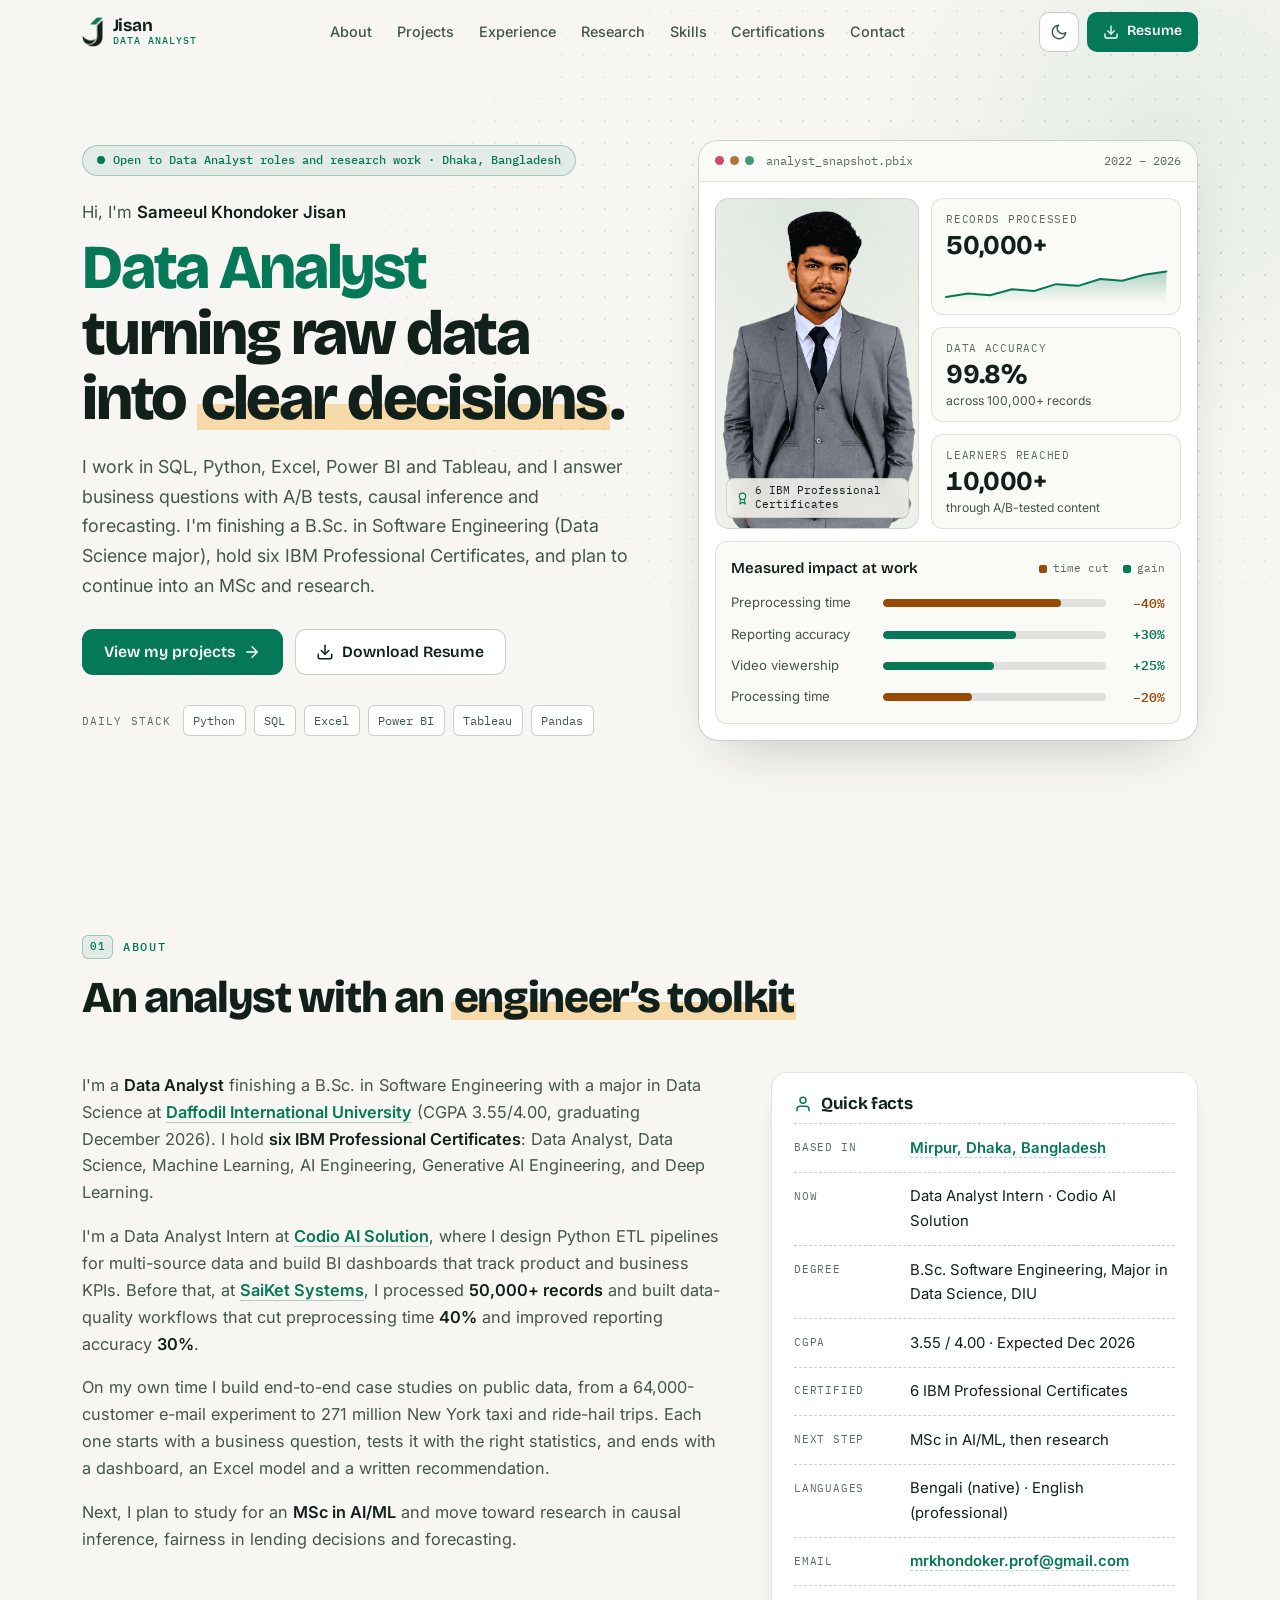
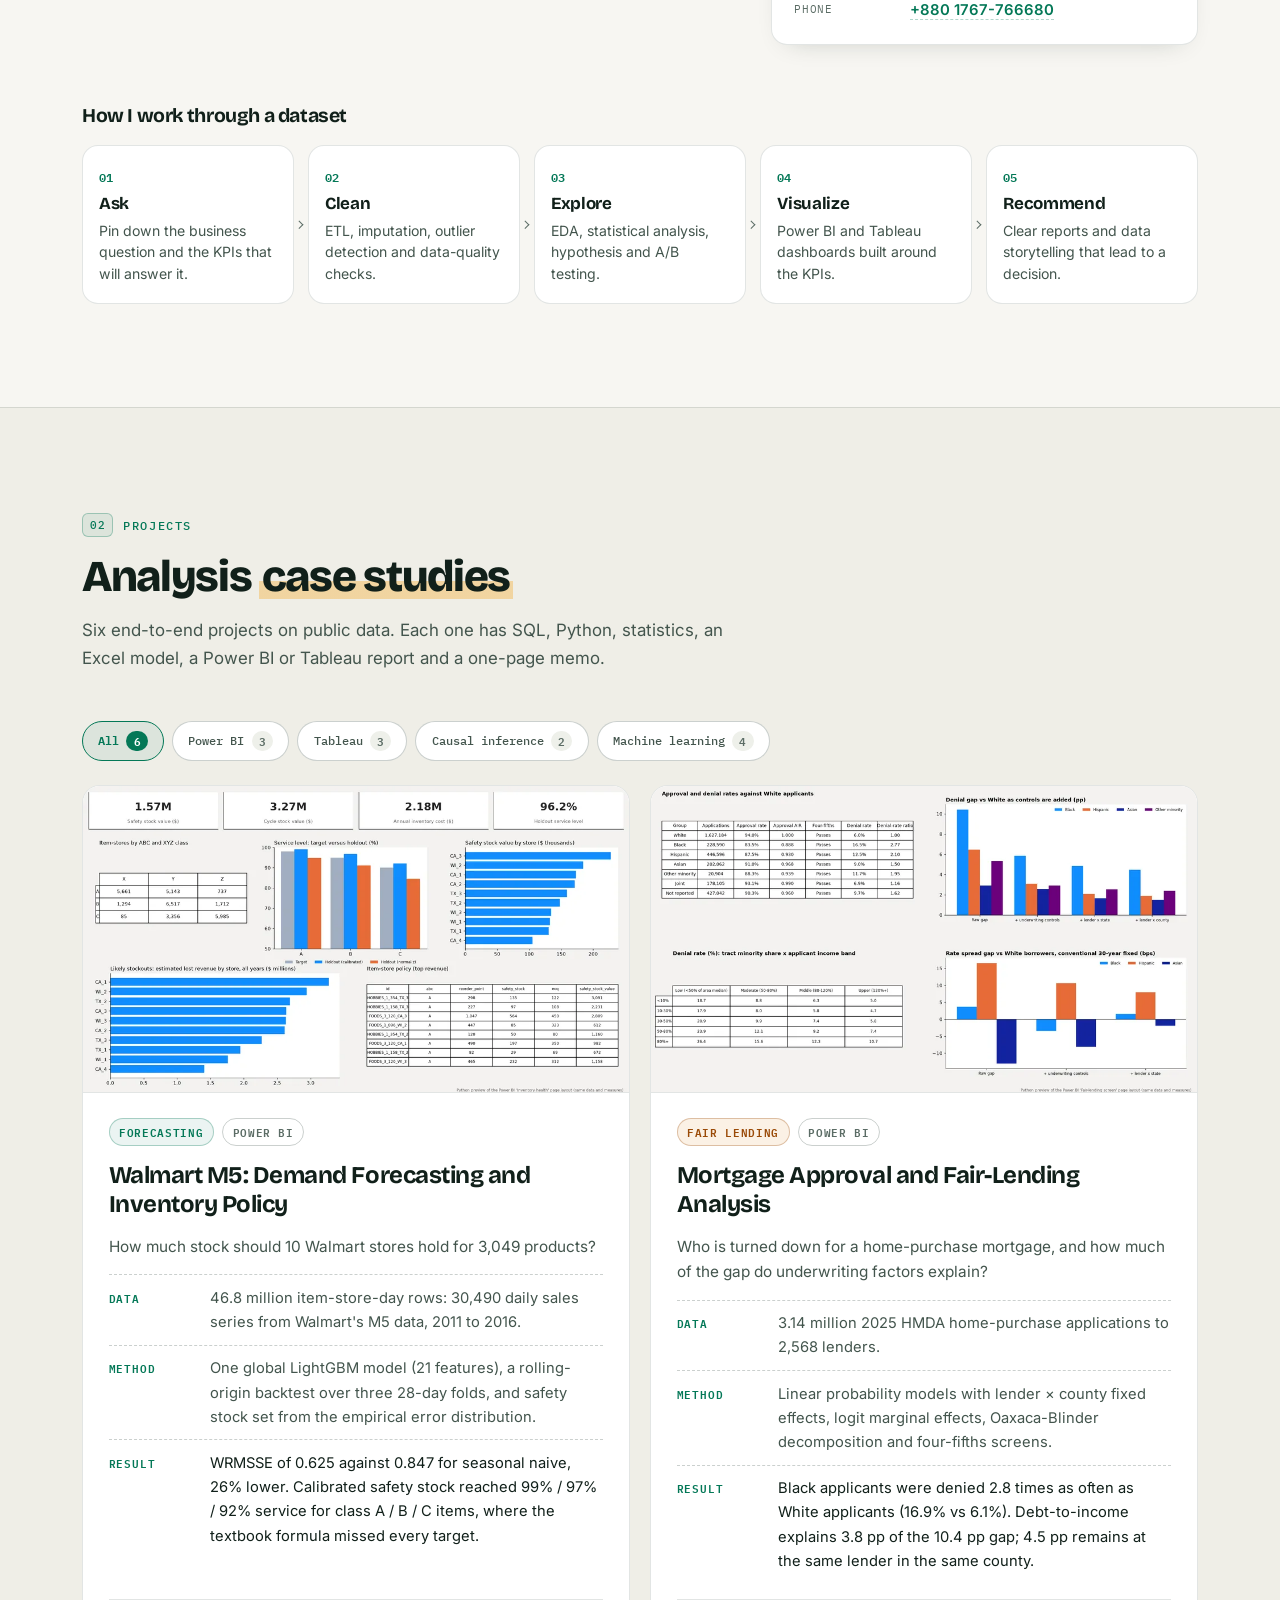
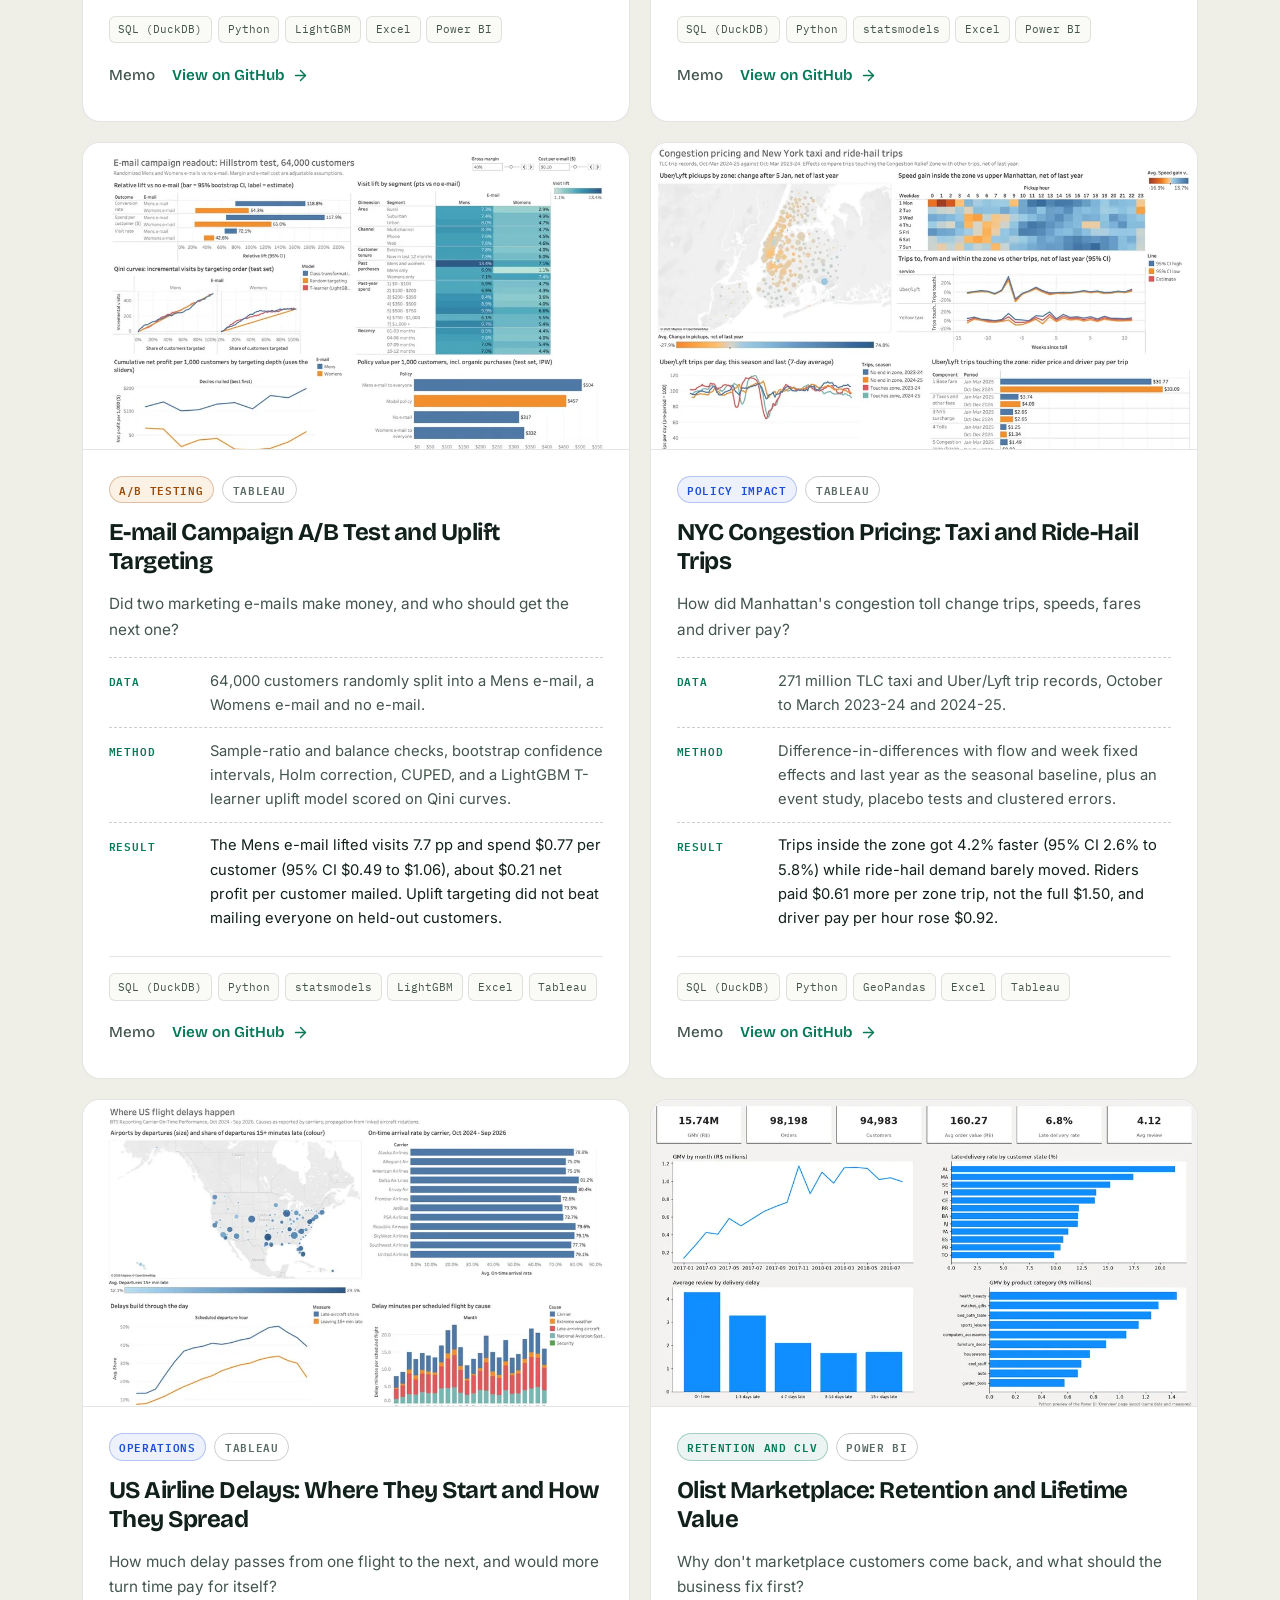
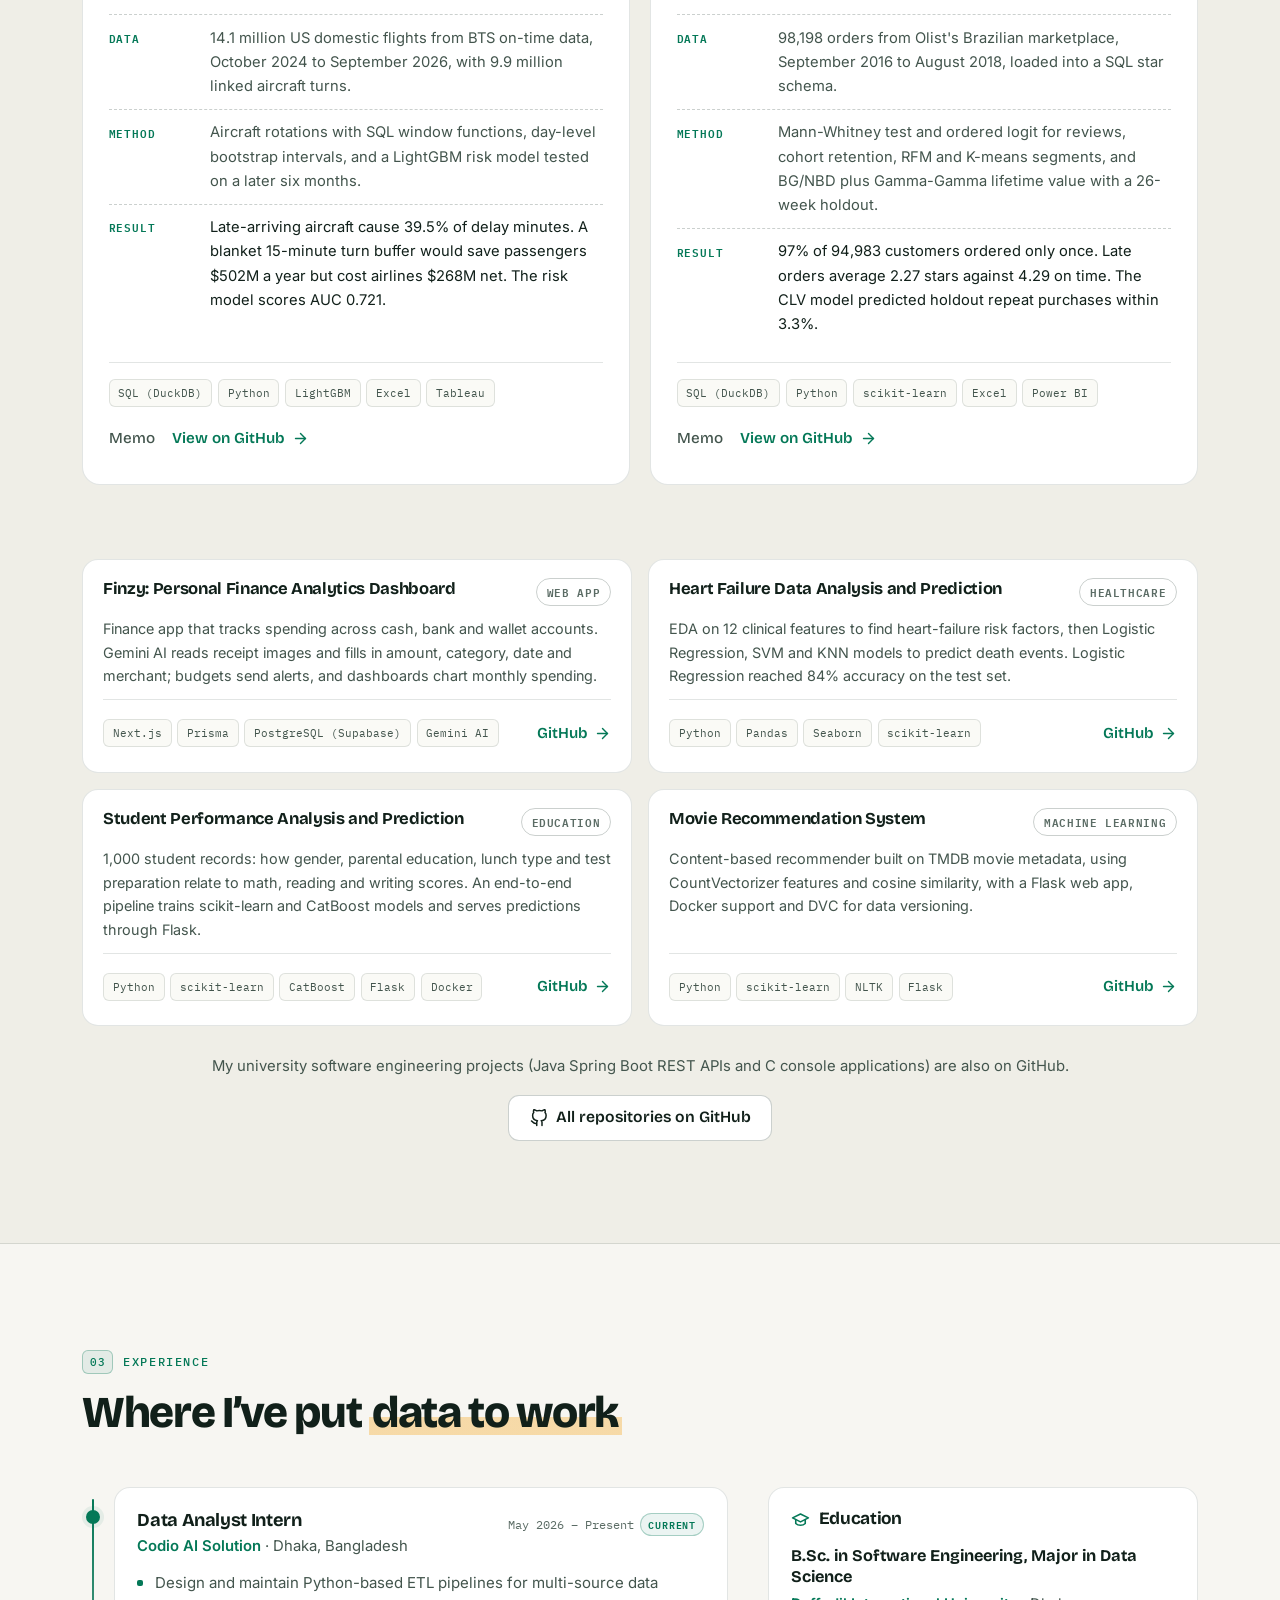
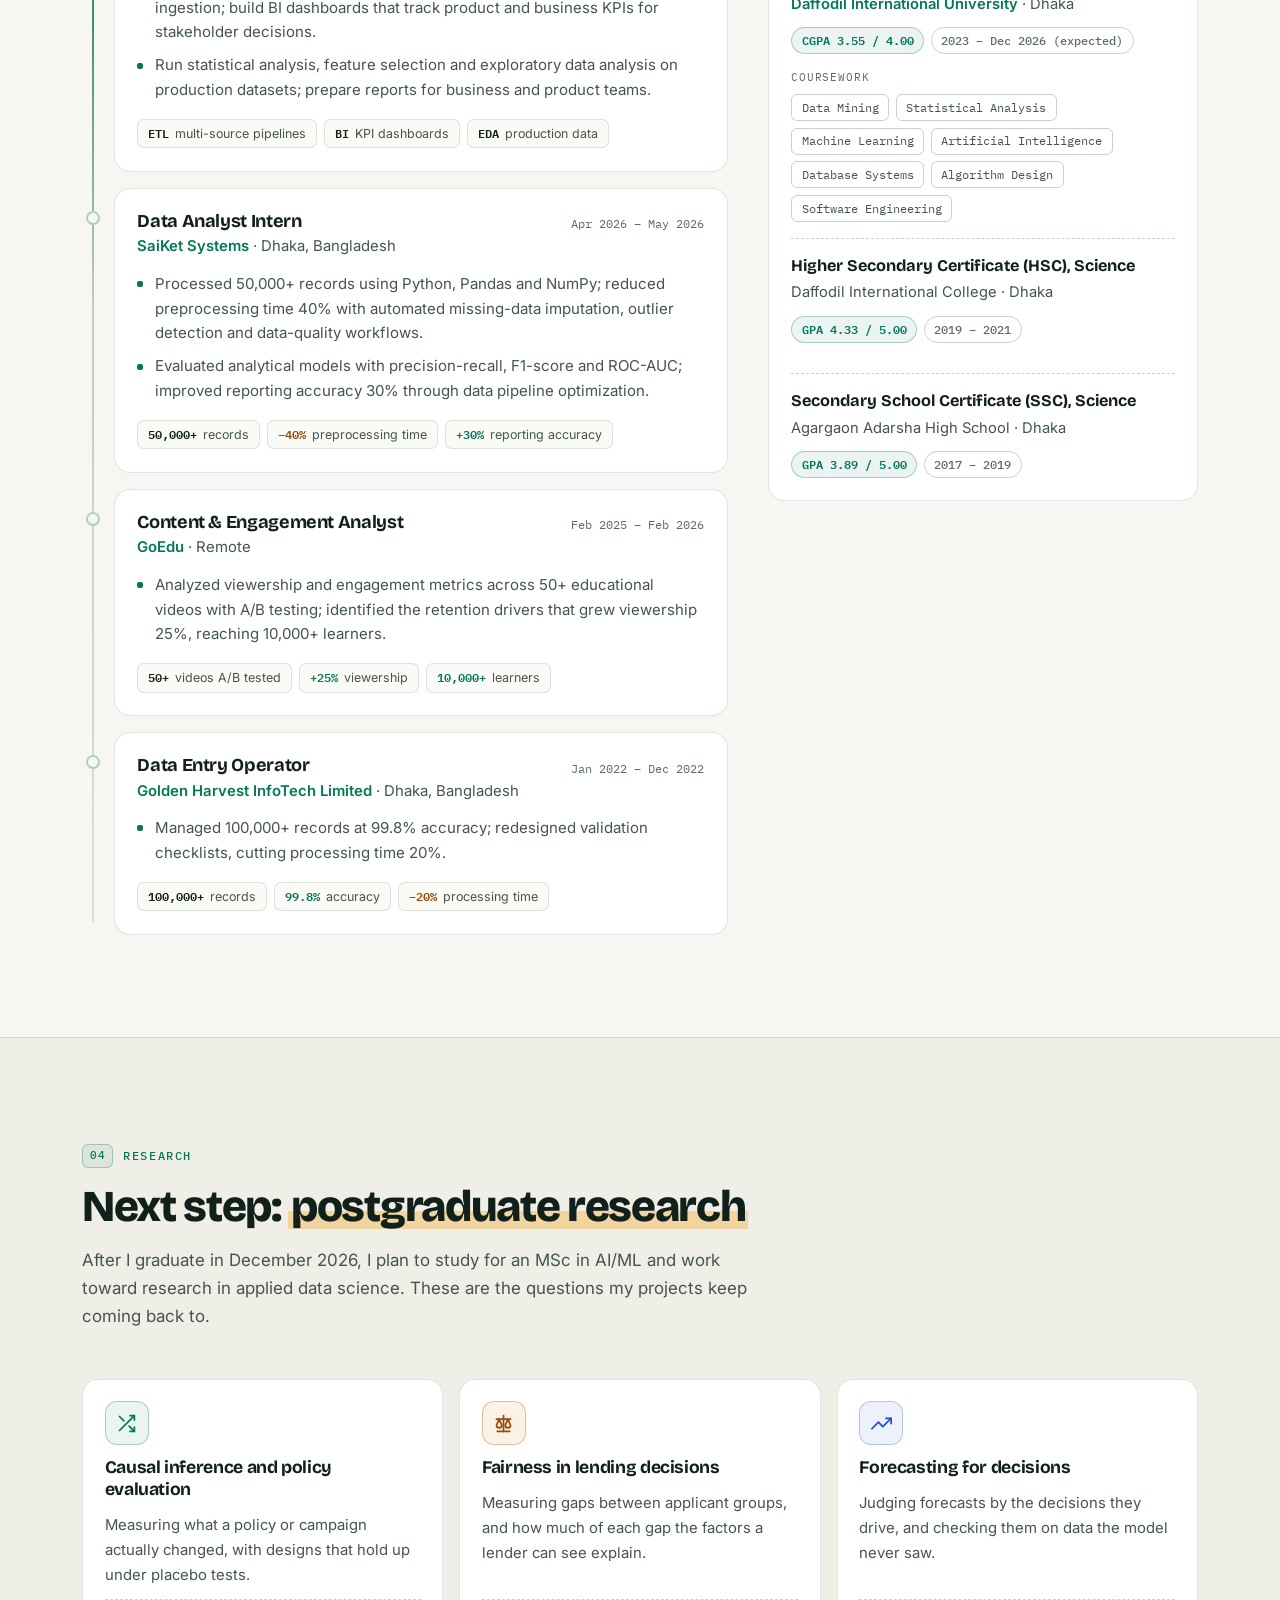
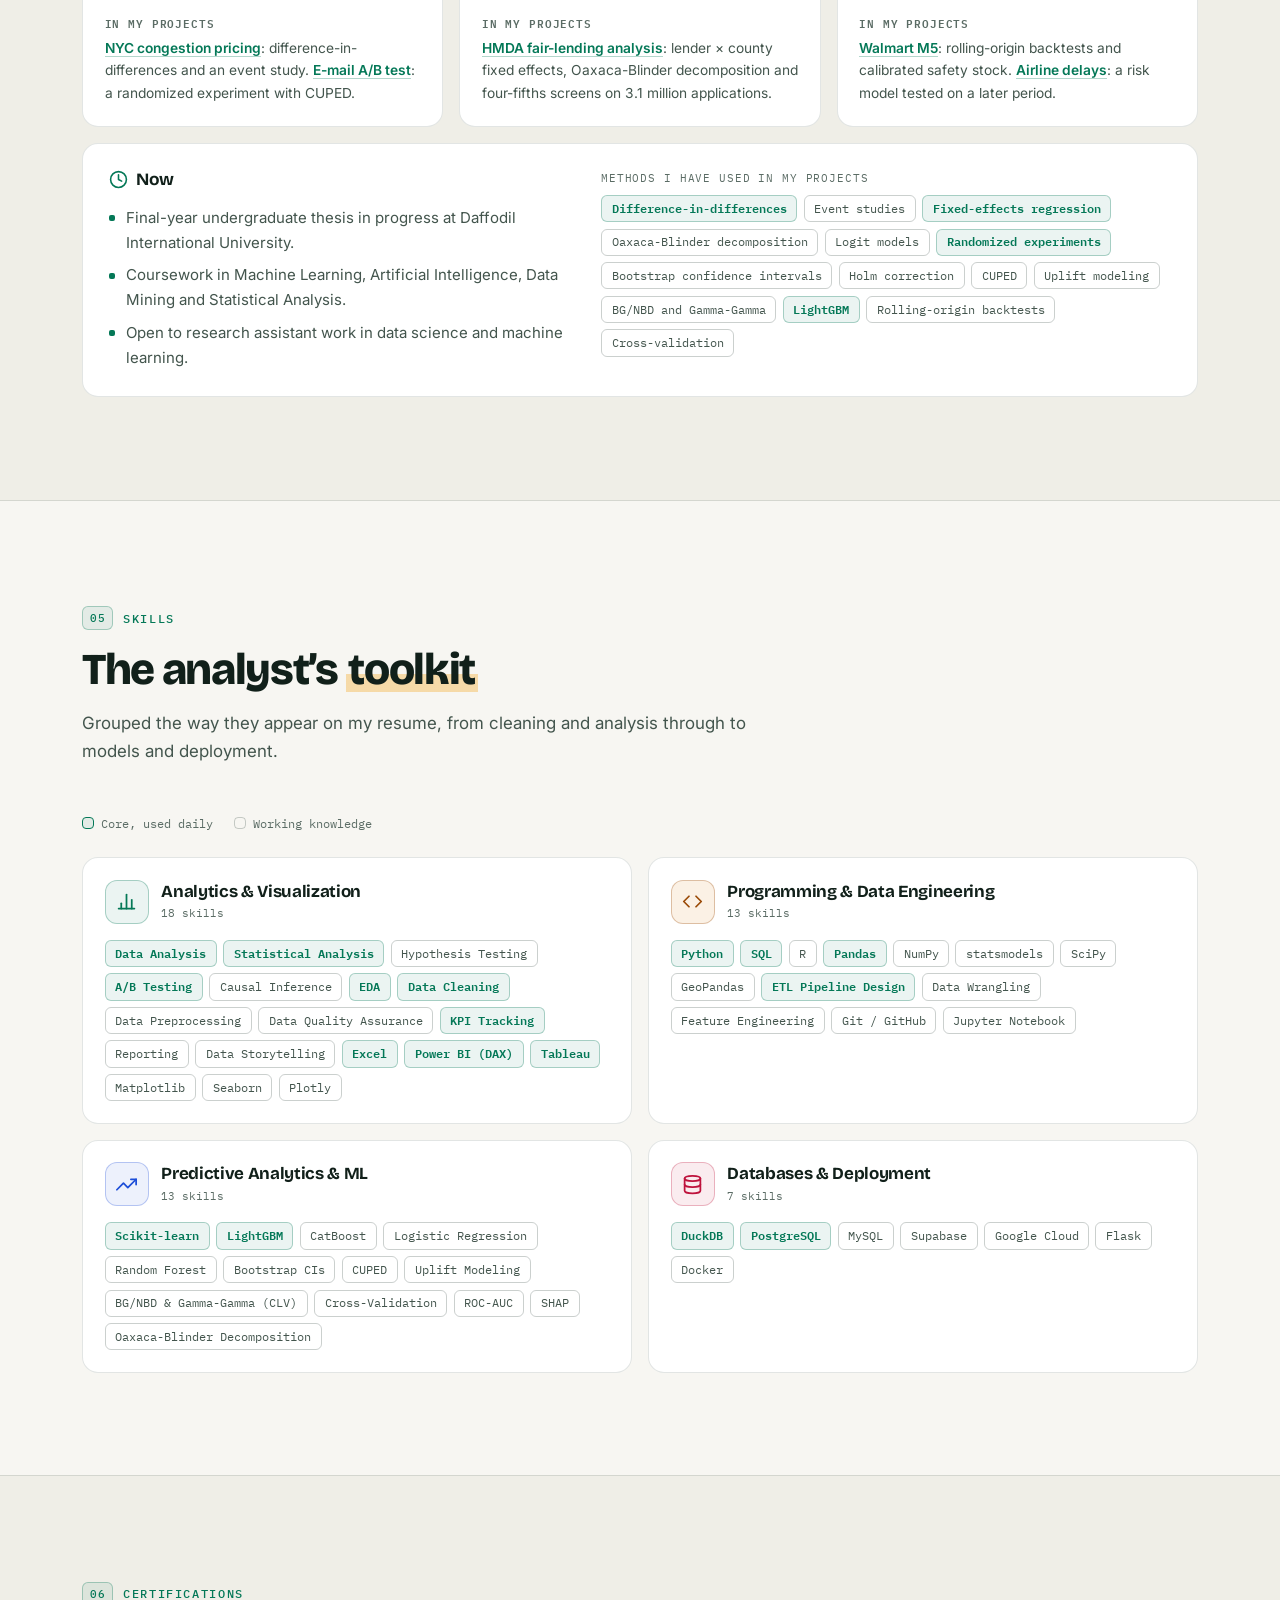
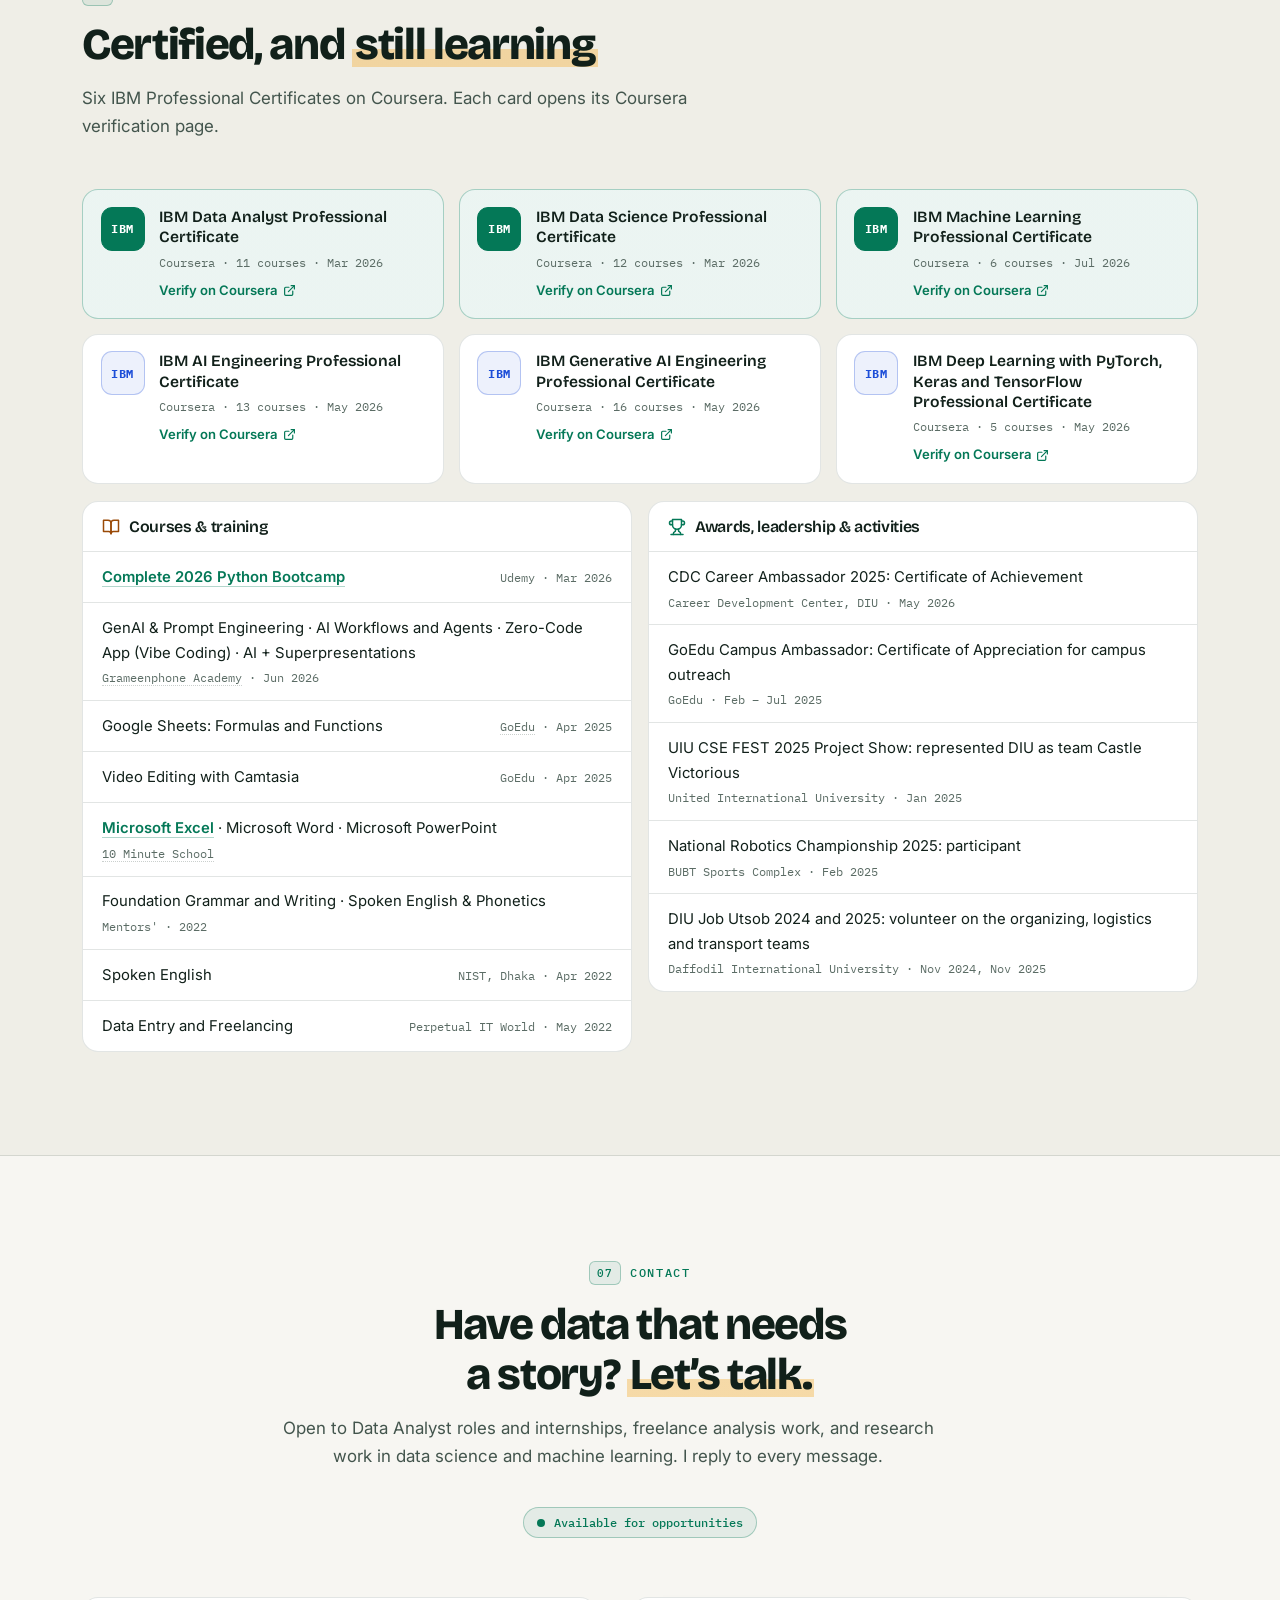
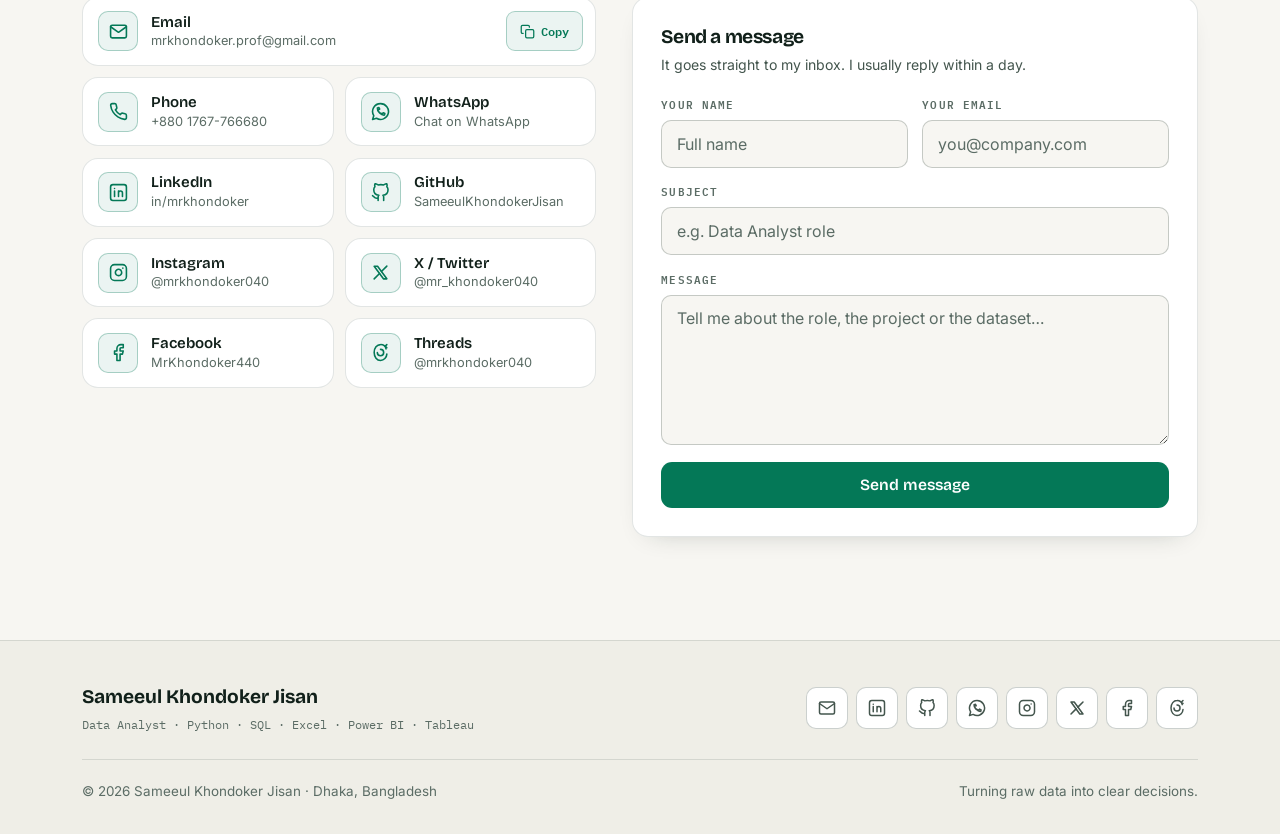
==== commit 9b503d8b: "Keep the hero status pill readable when it wraps The longer "roles and research work" text wrapped a" ====
--- a/index.html
+++ b/index.html
@@ -131,7 +131,7 @@
 <section id="home" class="hero" aria-labelledby="heroTitle">
   <div class="container hero-grid">
     <div class="hero-copy">
-      <p class="status-pill"><span class="pulse-dot" aria-hidden="true"></span>Open to Data Analyst roles and research work<span class="pill-loc"> · Dhaka, Bangladesh</span></p>
+      <p class="status-pill"><span class="pulse-dot" aria-hidden="true"></span><span>Open to Data Analyst roles and research work<span class="pill-loc"> · Dhaka, Bangladesh</span></span></p>
       <p class="hero-hello">Hi, I'm <strong>Sameeul Khondoker Jisan</strong></p>
       <h1 class="hero-title" id="heroTitle"><span class="accent">Data Analyst</span> turning raw data into <span class="hl">clear decisions</span>.</h1>
       <p class="hero-lede">I work in SQL, Python, Excel, Power BI and Tableau, and I answer business questions with A/B tests, causal inference and forecasting. I'm finishing a B.Sc. in Software Engineering (Data Science major), hold six IBM Professional Certificates, and plan to continue into an MSc and research.</p>
--- a/css/styles.css
+++ b/css/styles.css
@@ -145,6 +145,7 @@
 .hero-grid{position:relative;z-index:1;display:grid;grid-template-columns:minmax(0,1.05fr) minmax(0,.95fr);gap:clamp(2rem,5vw,4rem);align-items:center;}
 .status-pill{display:inline-flex;align-items:center;gap:.55rem;max-width:100%;padding:.4rem .85rem;margin-bottom:1.4rem;border:1px solid var(--accent-line);background:var(--accent-soft);color:var(--accent);border-radius:999px;font-family:var(--font-m);font-size:.74rem;font-weight:500;line-height:1.4;}
 .pulse-dot{width:8px;height:8px;border-radius:50%;background:var(--accent);flex-shrink:0;animation:ping 2.2s infinite;}
+.pill-loc{white-space:nowrap;}
 @keyframes ping{0%{box-shadow:0 0 0 0 var(--accent-line);}70%{box-shadow:0 0 0 8px transparent;}100%{box-shadow:0 0 0 0 transparent;}}
 .hero-hello{font-size:1.05rem;color:var(--muted);margin-bottom:.55rem;}
 .hero-hello strong{color:var(--text);font-weight:600;}
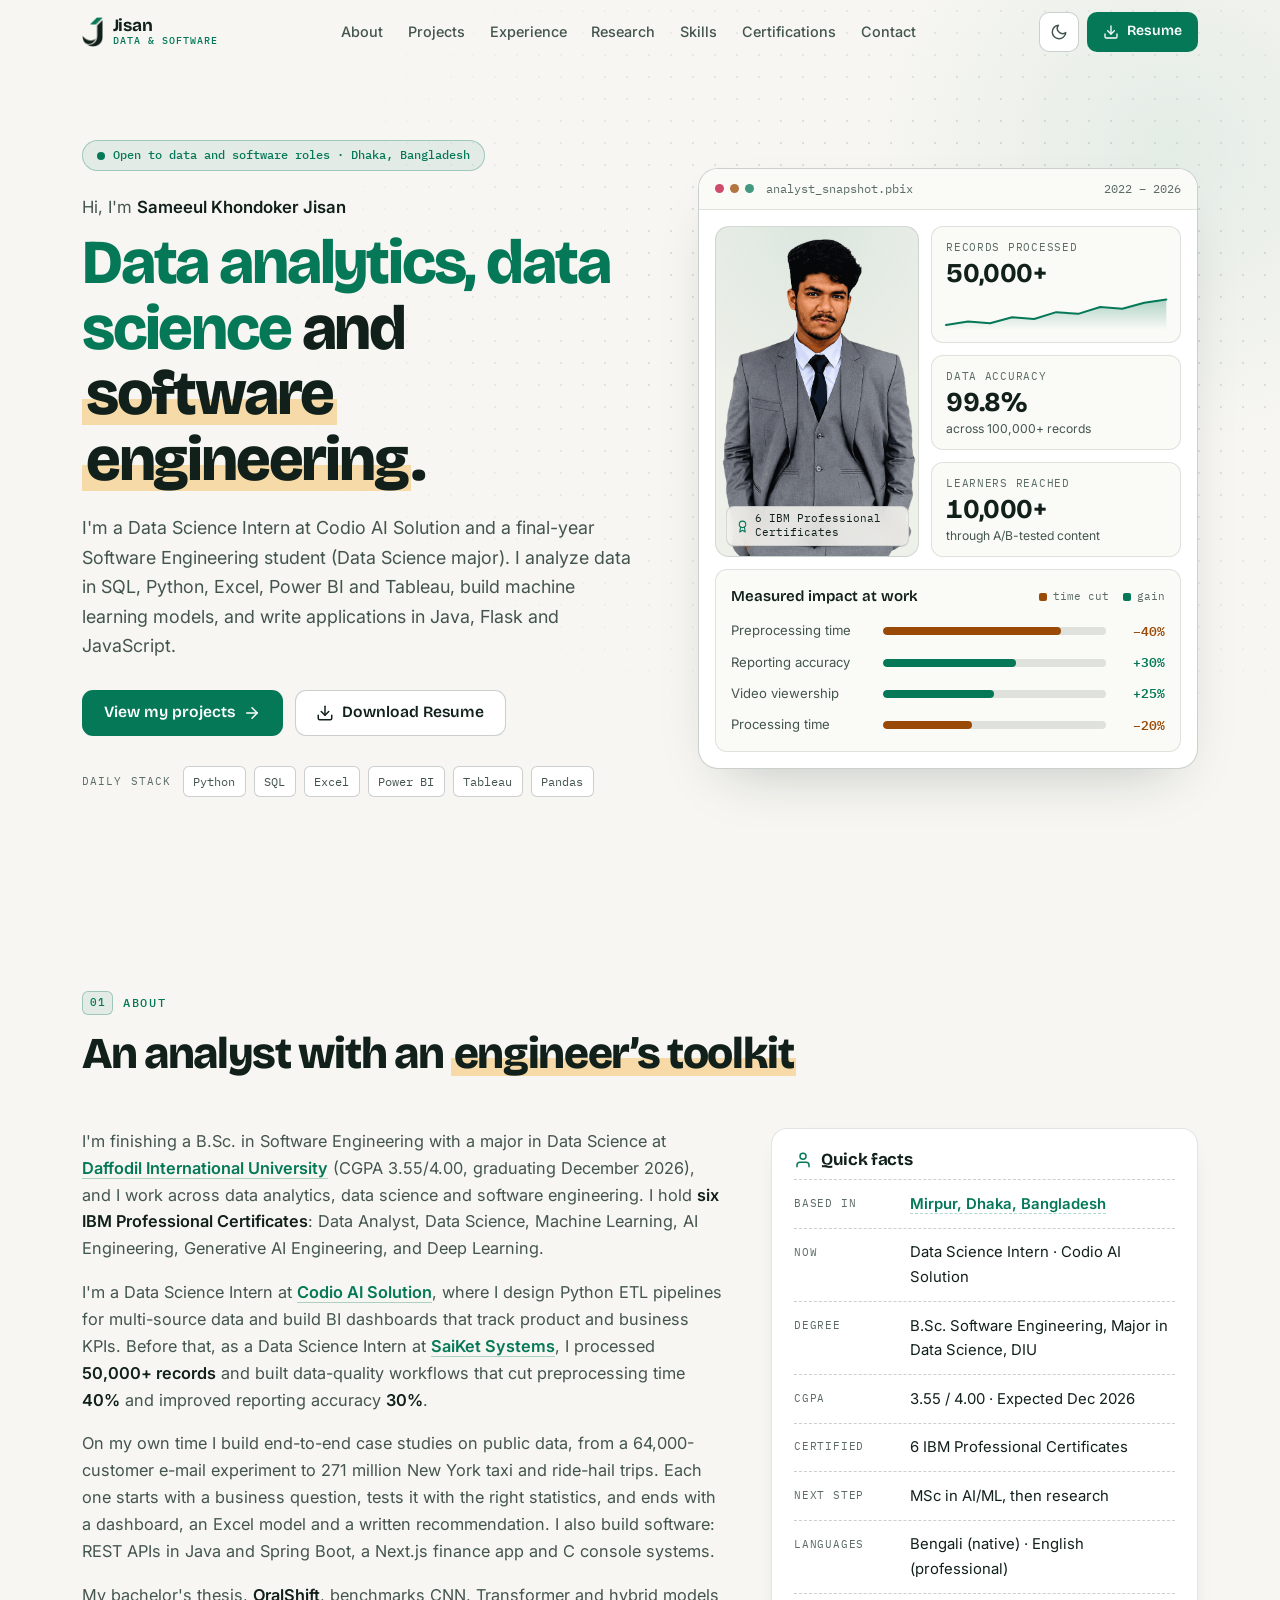
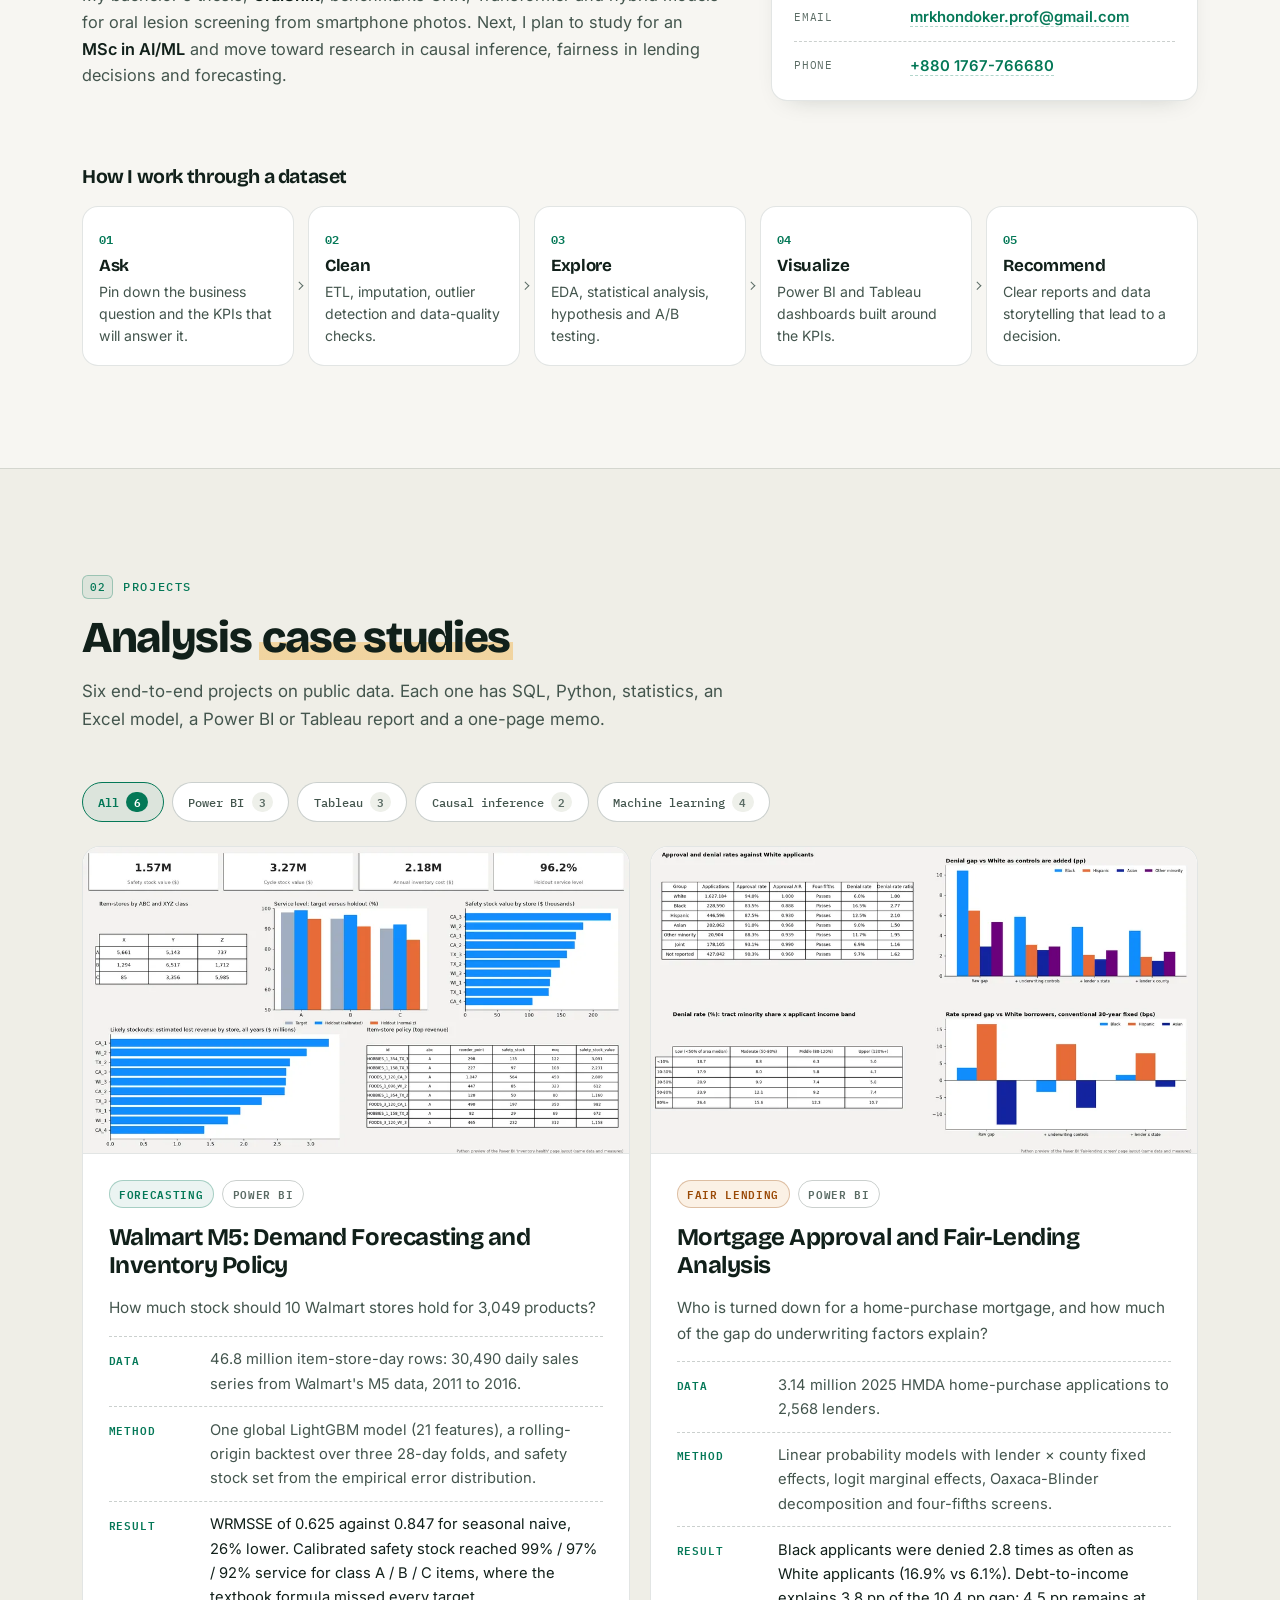
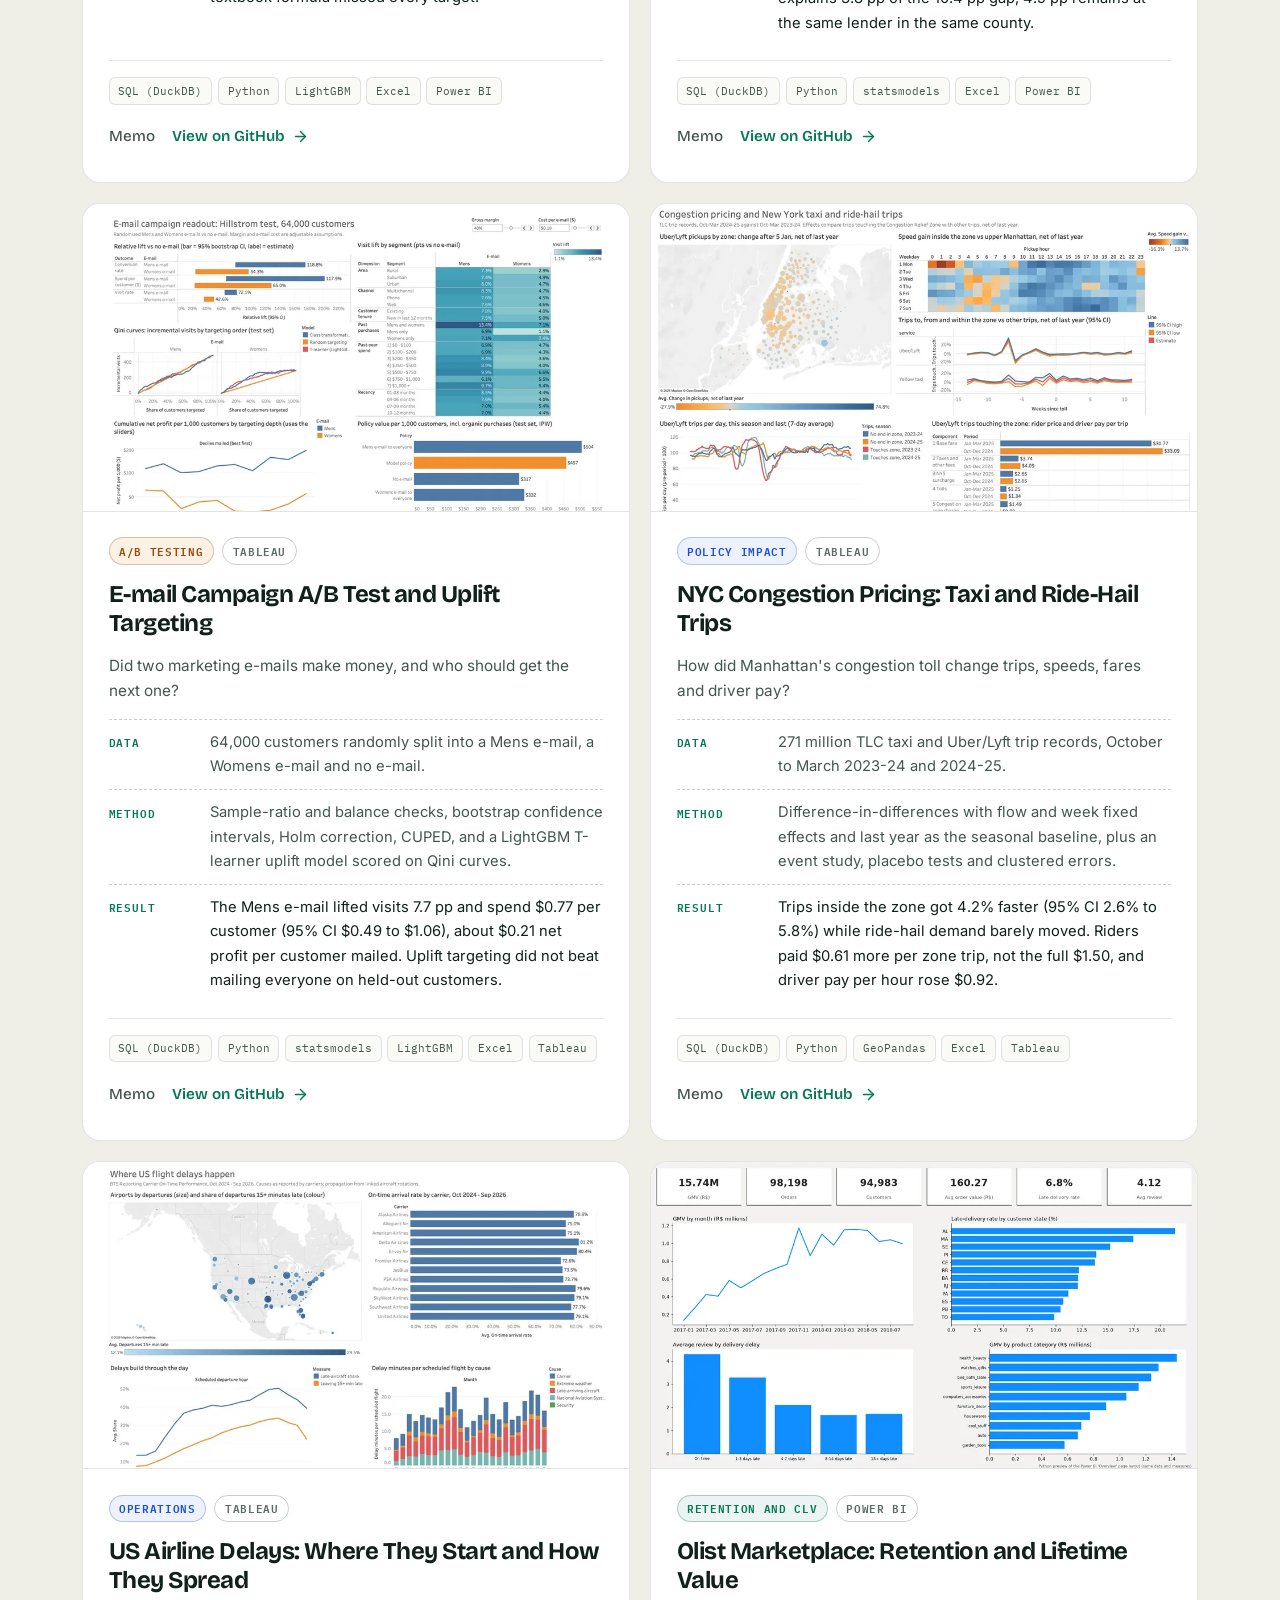
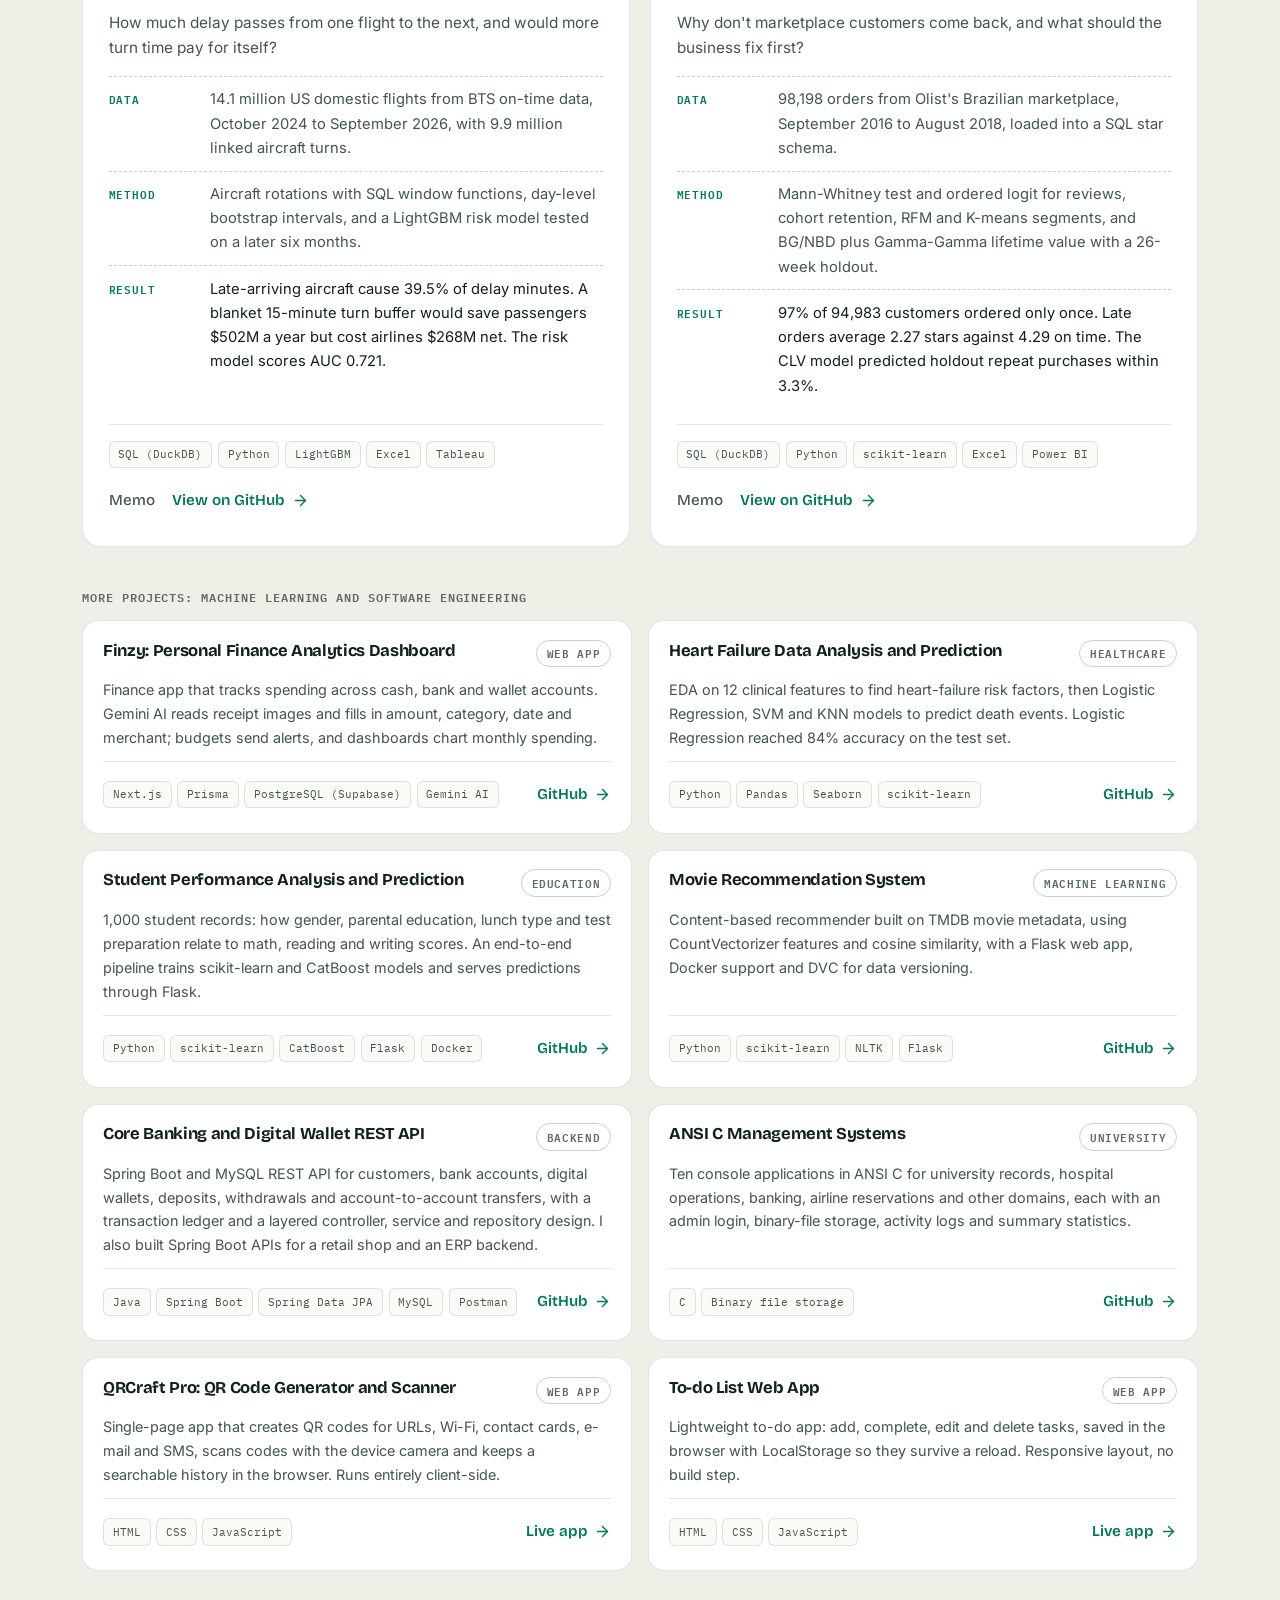
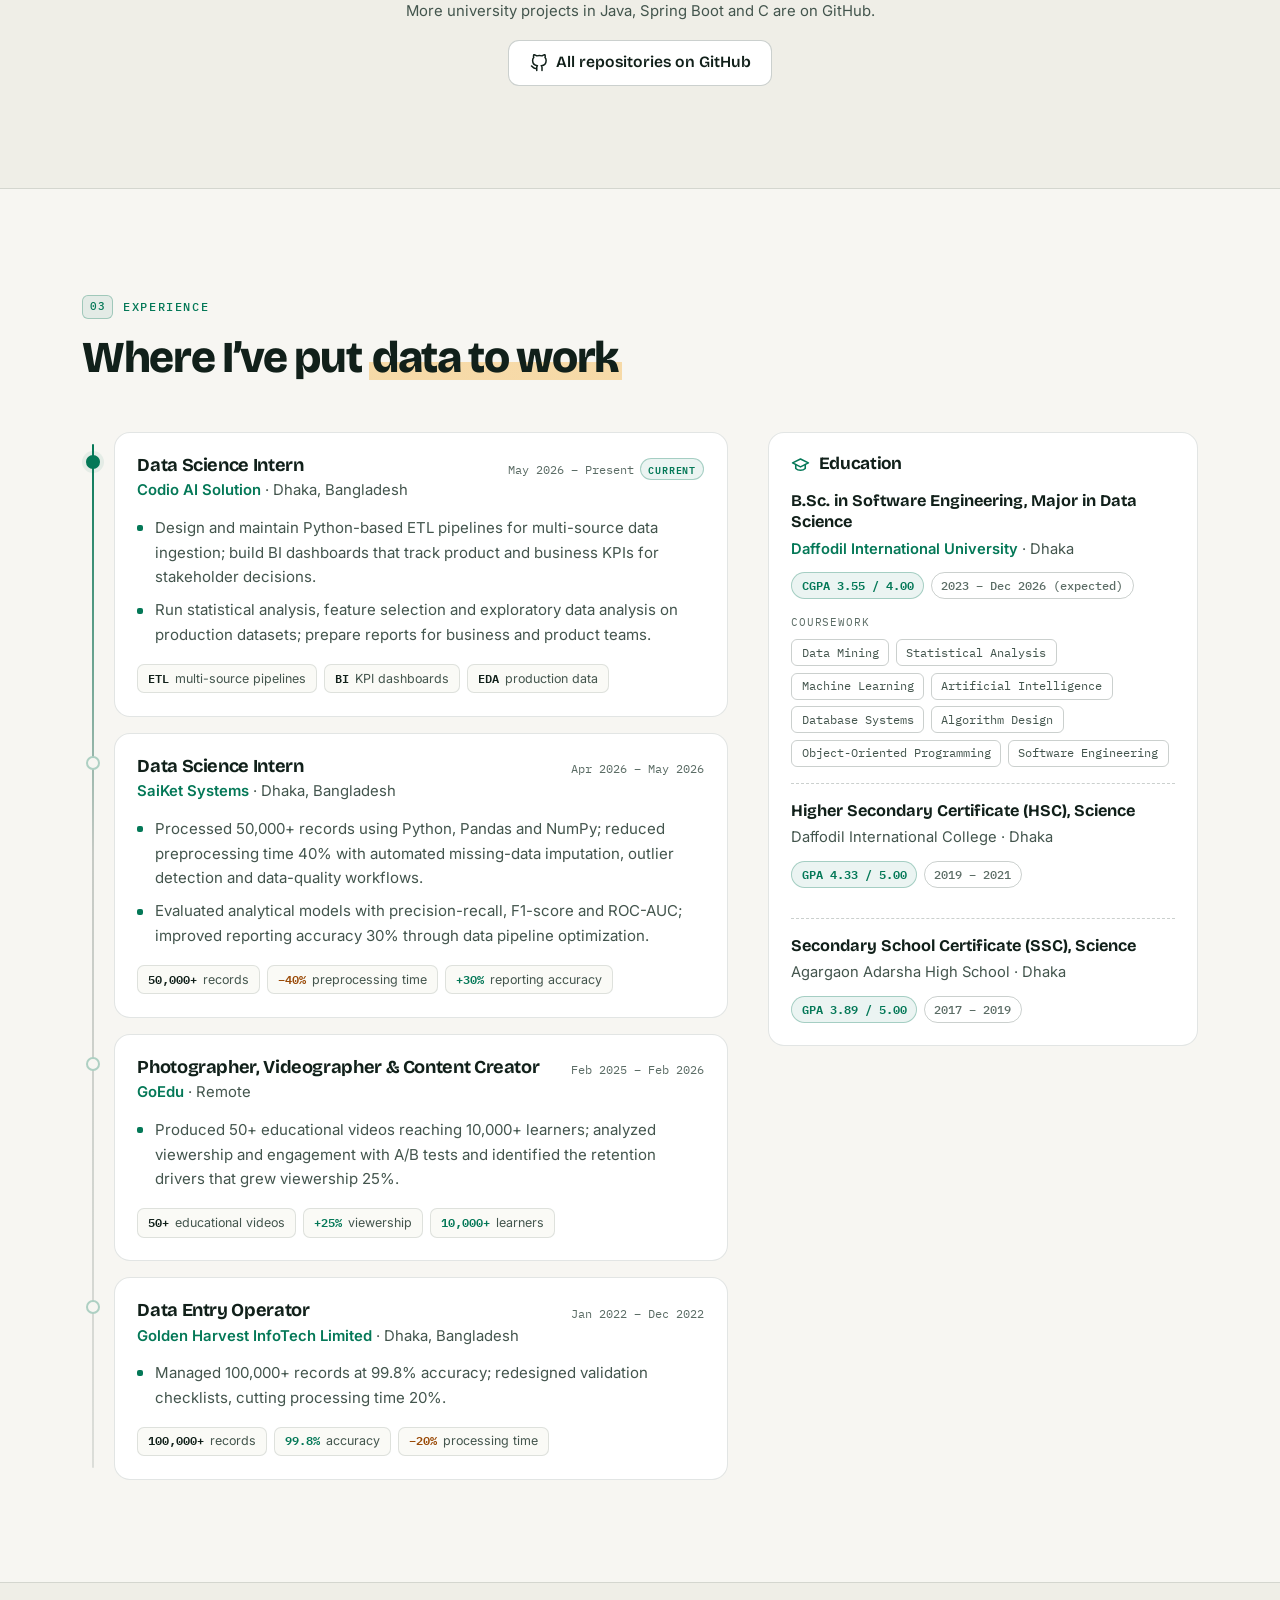
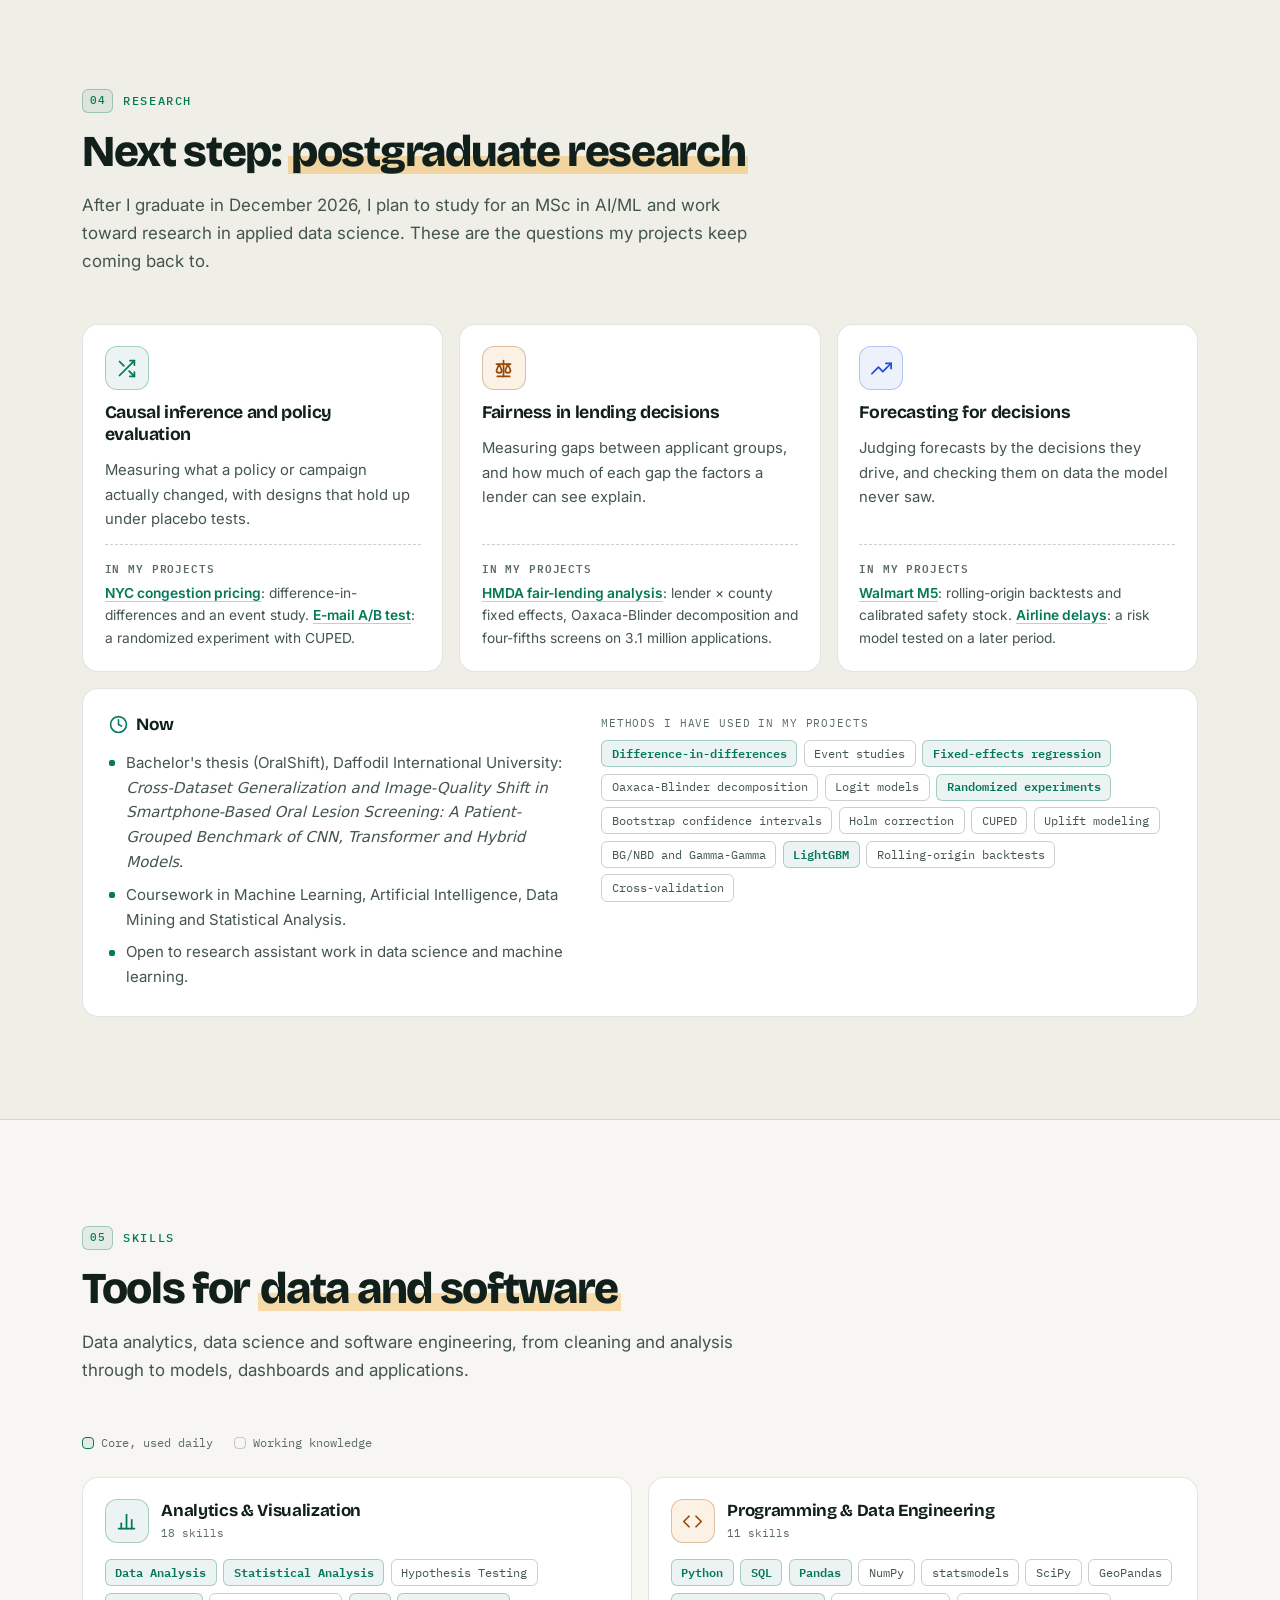
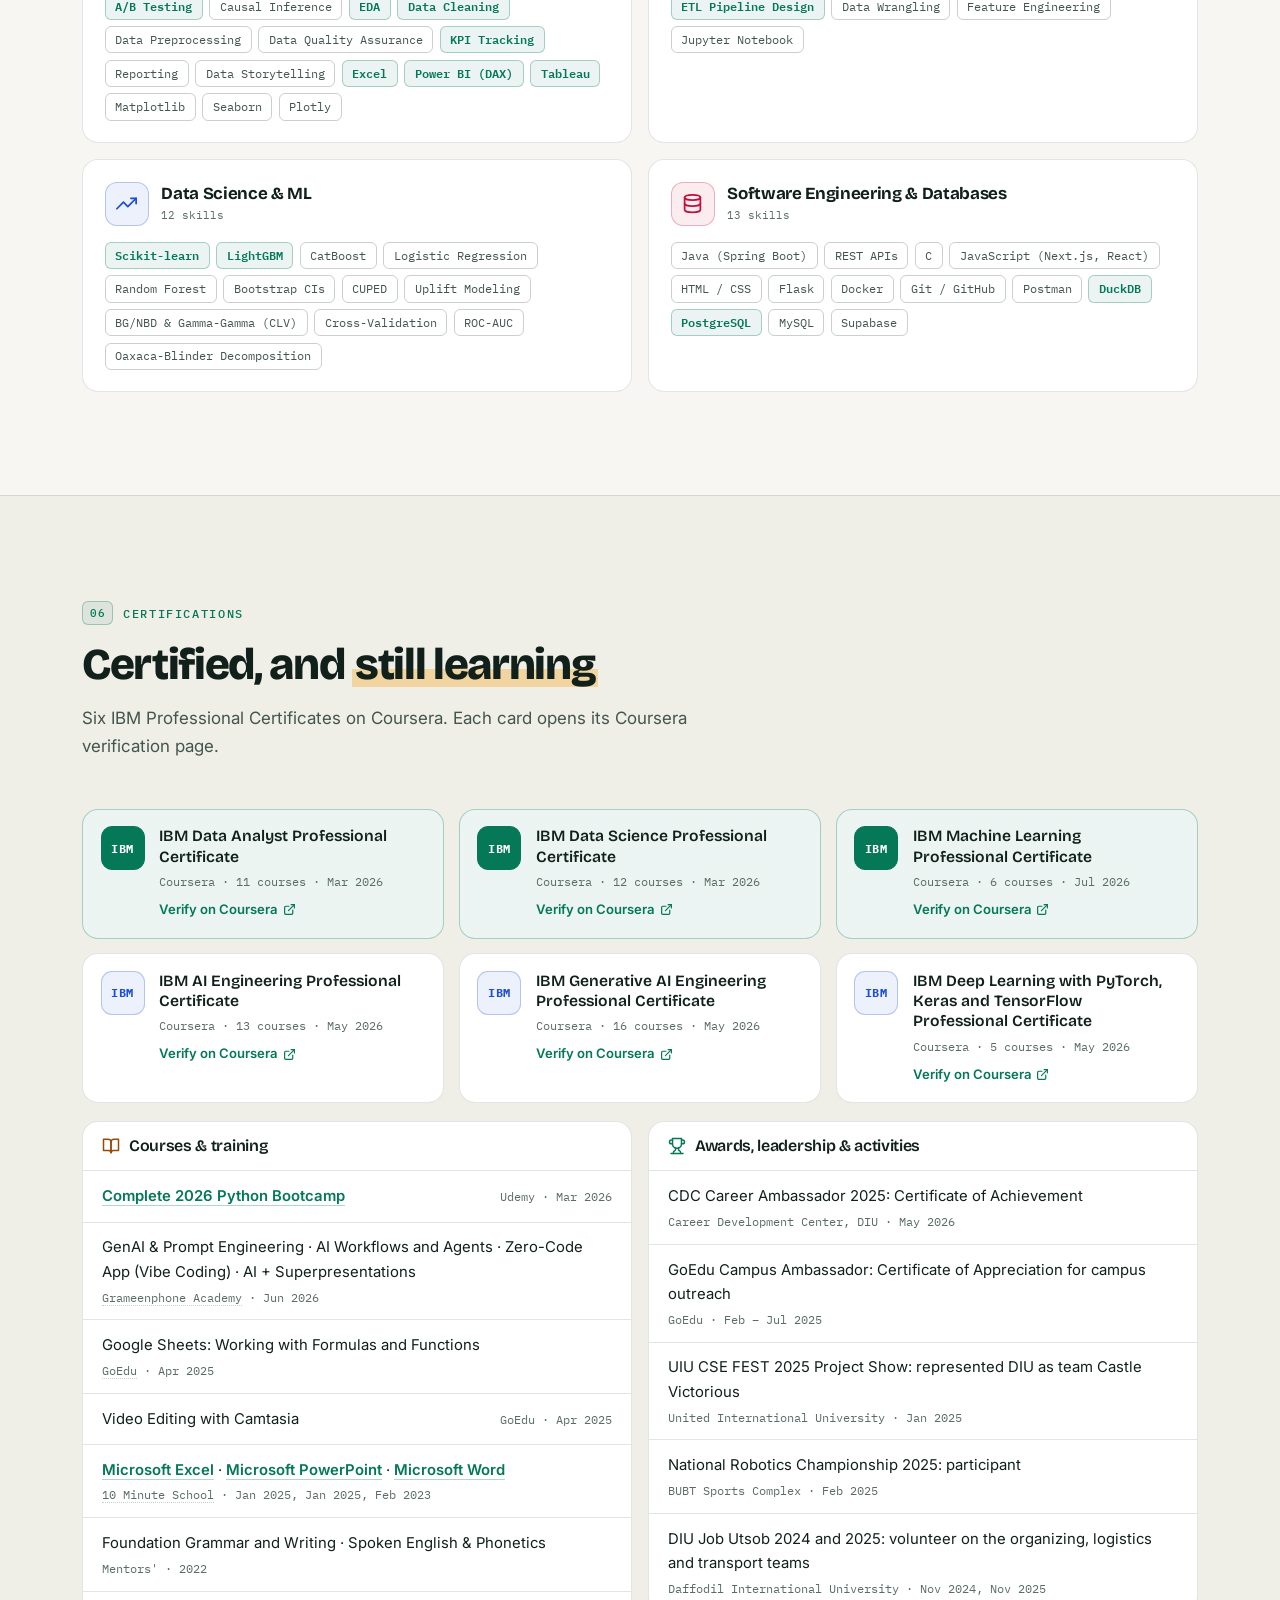
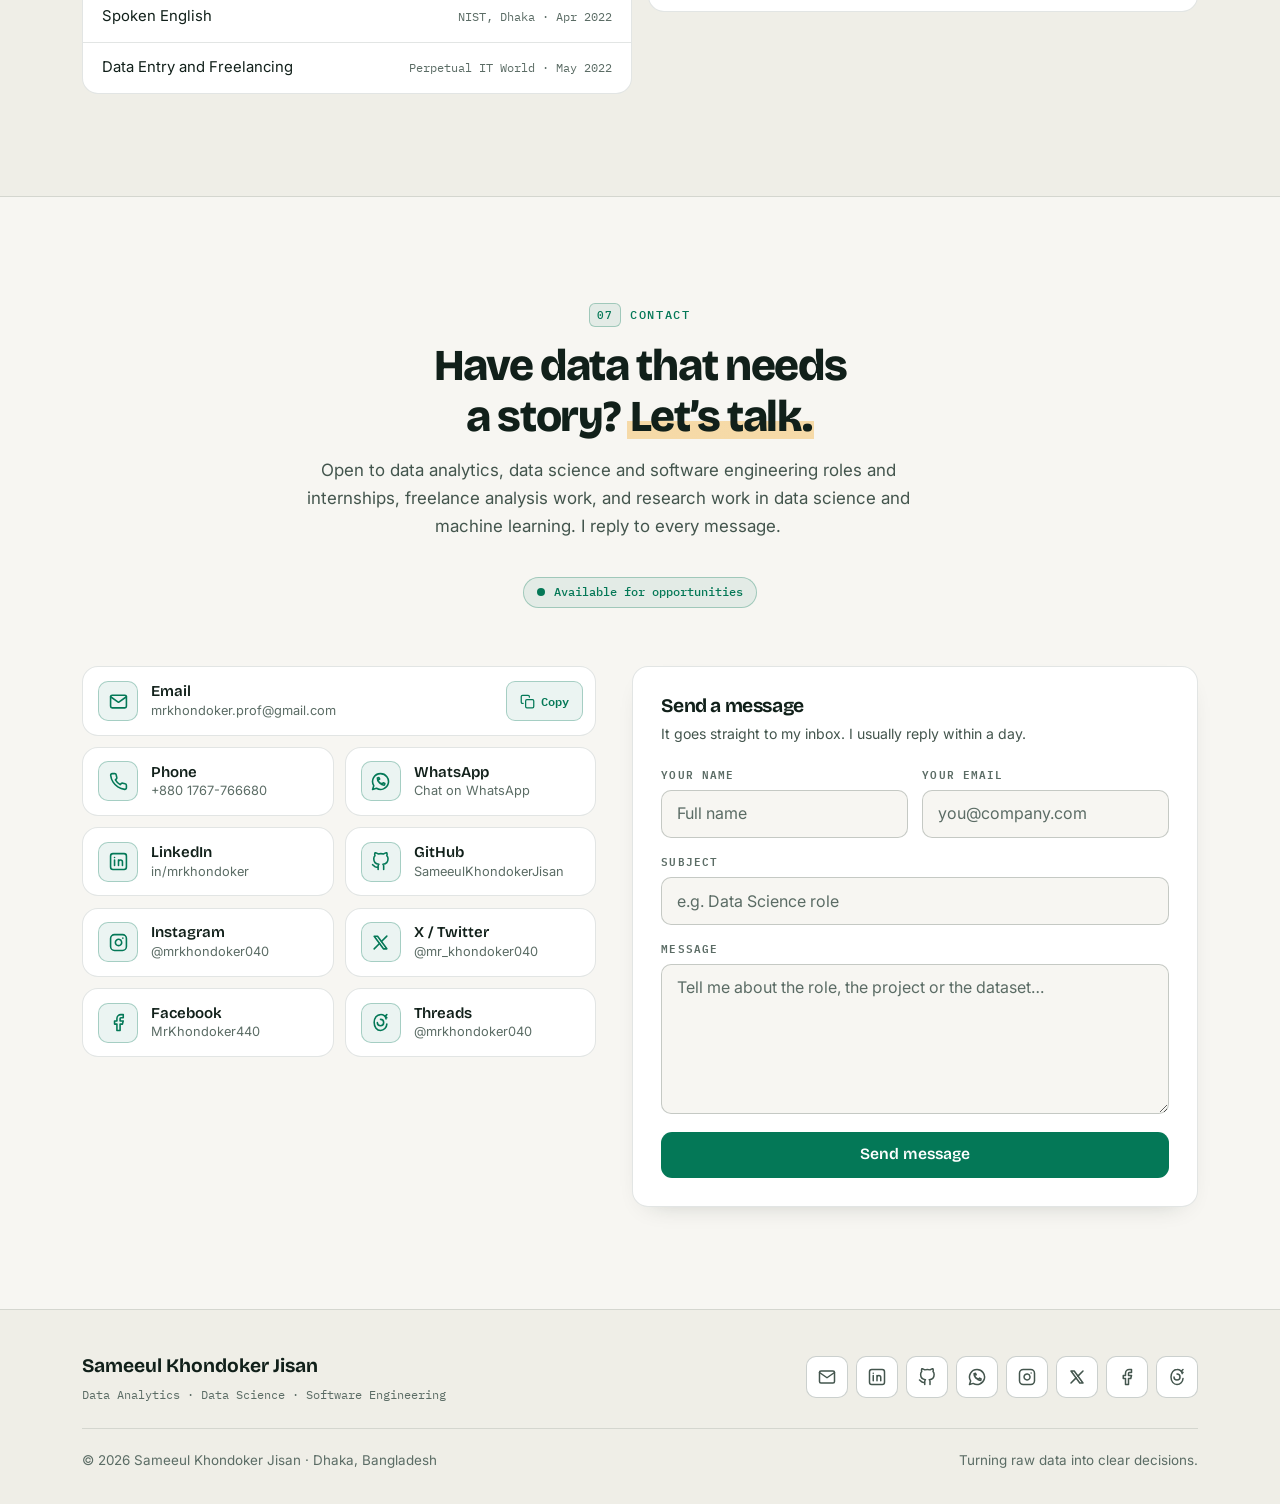
==== commit eeb71c48: "Sync portfolio with the verified master profile - Position the site around data analytics, data scie" ====
--- a/index.html
+++ b/index.html
@@ -3,26 +3,26 @@
 <head>
   <meta charset="UTF-8" />
   <meta name="viewport" content="width=device-width, initial-scale=1.0" />
-  <title>Sameeul Khondoker Jisan | Data Analyst</title>
-  <meta name="description" content="Sameeul Khondoker Jisan, Data Analyst in Dhaka, Bangladesh. SQL, Python, Power BI and Tableau case studies in A/B testing, causal inference and forecasting. Six IBM Professional Certificates; planning an MSc in AI/ML." />
+  <title>Sameeul Khondoker Jisan | Data Analytics, Data Science &amp; Software Engineering</title>
+  <meta name="description" content="Sameeul Khondoker Jisan, Data Science Intern in Dhaka, Bangladesh, working across data analytics, data science and software engineering. SQL, Python, Power BI, Tableau and Java projects in A/B testing, causal inference, forecasting and REST APIs. Six IBM Professional Certificates." />
   <meta name="theme-color" content="#0a0f0d" />
   <link rel="canonical" href="https://sameeulkhondokerjisan.github.io/my-portfolio/" />
 
   <!-- Open Graph -->
   <meta property="og:type" content="website" />
   <meta property="og:url" content="https://sameeulkhondokerjisan.github.io/my-portfolio/" />
-  <meta property="og:title" content="Sameeul Khondoker Jisan | Data Analyst" />
-  <meta property="og:description" content="Data Analyst using SQL, Python, Excel, Power BI and Tableau. Six end-to-end case studies on public data, six IBM Professional Certificates, and plans for an MSc in AI/ML. Based in Dhaka, Bangladesh." />
+  <meta property="og:title" content="Sameeul Khondoker Jisan | Data Analytics, Data Science &amp; Software Engineering" />
+  <meta property="og:description" content="Data analytics, data science and software engineering with SQL, Python, Excel, Power BI, Tableau and Java. Six end-to-end case studies on public data, six IBM Professional Certificates, and plans for an MSc in AI/ML. Based in Dhaka, Bangladesh." />
   <meta property="og:image" content="https://sameeulkhondokerjisan.github.io/my-portfolio/jisan_portfolio.png" />
   <meta property="og:image:width" content="1200" />
   <meta property="og:image:height" content="630" />
-  <meta property="og:image:alt" content="Sameeul Khondoker Jisan, Data Analyst portfolio" />
+  <meta property="og:image:alt" content="Sameeul Khondoker Jisan portfolio: data analytics, data science and software engineering" />
 
   <!-- Twitter Card -->
   <meta name="twitter:card" content="summary_large_image" />
   <meta name="twitter:site" content="@mr_khondoker040" />
-  <meta name="twitter:title" content="Sameeul Khondoker Jisan | Data Analyst" />
-  <meta name="twitter:description" content="SQL, Python, Power BI and Tableau case studies in A/B testing, causal inference and forecasting. Six IBM Professional Certificates." />
+  <meta name="twitter:title" content="Sameeul Khondoker Jisan | Data Analytics, Data Science &amp; Software Engineering" />
+  <meta name="twitter:description" content="SQL, Python, Power BI, Tableau and Java projects in A/B testing, causal inference, forecasting and REST APIs. Six IBM Professional Certificates." />
   <meta name="twitter:image" content="https://sameeulkhondokerjisan.github.io/my-portfolio/jisan_portfolio.png" />
 
   <!-- JSON-LD Structured Data -->
@@ -31,8 +31,8 @@
     "@context": "https://schema.org",
     "@type": "Person",
     "name": "Sameeul Khondoker Jisan",
-    "jobTitle": "Data Analyst",
-    "description": "Data Analyst with a Software Engineering background (B.Sc., Major in Data Science, Daffodil International University, graduating December 2026). Works in SQL, Python, Excel, Power BI and Tableau on A/B testing, causal inference, demand forecasting and customer lifetime value. Holds six IBM Professional Certificates and plans to pursue an MSc in AI/ML.",
+    "jobTitle": "Data Science Intern",
+    "description": "Data Science Intern at Codio AI Solution and final-year B.Sc. Software Engineering student (Major in Data Science, Daffodil International University, graduating December 2026). Works across data analytics, data science and software engineering: SQL, Python, Excel, Power BI, Tableau and Java on A/B testing, causal inference, demand forecasting, customer lifetime value and REST APIs. Holds six IBM Professional Certificates and plans to pursue an MSc in AI/ML.",
     "url": "https://sameeulkhondokerjisan.github.io/my-portfolio/",
     "image": "https://sameeulkhondokerjisan.github.io/my-portfolio/jisan_portfolio.png",
     "email": "mrkhondoker.prof@gmail.com",
@@ -41,7 +41,7 @@
     "alumniOf": { "@type": "CollegeOrUniversity", "name": "Daffodil International University", "url": "https://daffodilvarsity.edu.bd/" },
     "worksFor": { "@type": "Organization", "name": "Codio AI Solution", "url": "https://codioaisolution.com/" },
     "knowsLanguage": ["Bengali", "English"],
-    "knowsAbout": ["Data Analysis", "Statistical Analysis", "A/B Testing", "Causal Inference", "Demand Forecasting", "Customer Lifetime Value", "Data Visualization", "KPI Tracking", "SQL", "Python", "Excel", "Power BI", "Tableau", "DuckDB", "LightGBM", "Machine Learning"],
+    "knowsAbout": ["Data Analysis", "Statistical Analysis", "A/B Testing", "Causal Inference", "Demand Forecasting", "Customer Lifetime Value", "Data Visualization", "KPI Tracking", "SQL", "Python", "Excel", "Power BI", "Tableau", "DuckDB", "LightGBM", "Machine Learning", "Software Engineering", "Java", "Spring Boot", "REST APIs"],
     "sameAs": [
       "https://www.linkedin.com/in/mrkhondoker/",
       "https://github.com/SameeulKhondokerJisan",
@@ -83,7 +83,7 @@
   <div class="container nav">
     <a href="#home" class="brand" aria-label="Sameeul Khondoker Jisan, back to top">
       <span class="brand-mark" aria-hidden="true"></span>
-      <span class="brand-text"><span class="brand-name">Jisan</span><span class="brand-role">Data Analyst</span></span>
+      <span class="brand-text"><span class="brand-name">Jisan</span><span class="brand-role">Data &amp; Software</span></span>
     </a>
     <nav class="nav-links" aria-label="Primary">
       <a href="#about">About</a>
@@ -131,10 +131,10 @@
 <section id="home" class="hero" aria-labelledby="heroTitle">
   <div class="container hero-grid">
     <div class="hero-copy">
-      <p class="status-pill"><span class="pulse-dot" aria-hidden="true"></span><span>Open to Data Analyst roles and research work<span class="pill-loc"> · Dhaka, Bangladesh</span></span></p>
+      <p class="status-pill"><span class="pulse-dot" aria-hidden="true"></span><span>Open to data and software roles<span class="pill-loc"> · Dhaka, Bangladesh</span></span></p>
       <p class="hero-hello">Hi, I'm <strong>Sameeul Khondoker Jisan</strong></p>
-      <h1 class="hero-title" id="heroTitle"><span class="accent">Data Analyst</span> turning raw data into <span class="hl">clear decisions</span>.</h1>
-      <p class="hero-lede">I work in SQL, Python, Excel, Power BI and Tableau, and I answer business questions with A/B tests, causal inference and forecasting. I'm finishing a B.Sc. in Software Engineering (Data Science major), hold six IBM Professional Certificates, and plan to continue into an MSc and research.</p>
+      <h1 class="hero-title" id="heroTitle"><span class="accent">Data analytics, data science</span> and <span class="hl">software engineering</span>.</h1>
+      <p class="hero-lede">I'm a Data Science Intern at Codio AI Solution and a final-year Software Engineering student (Data Science major). I analyze data in SQL, Python, Excel, Power BI and Tableau, build machine learning models, and write applications in Java, Flask and JavaScript.</p>
       <div class="hero-cta">
         <a href="#projects" class="btn btn-primary">
           View my projects
@@ -215,16 +215,16 @@
     </header>
     <div class="about-grid">
       <div class="about-copy reveal">
-        <p>I'm a <strong>Data Analyst</strong> finishing a B.Sc. in Software Engineering with a major in Data Science at <a href="https://daffodilvarsity.edu.bd/" target="_blank" rel="noopener noreferrer">Daffodil International University</a> (CGPA 3.55/4.00, graduating December 2026). I hold <strong>six IBM Professional Certificates</strong>: Data Analyst, Data Science, Machine Learning, AI Engineering, Generative AI Engineering, and Deep Learning.</p>
-        <p>I'm a Data Analyst Intern at <a href="https://codioaisolution.com/" target="_blank" rel="noopener noreferrer">Codio AI Solution</a>, where I design Python ETL pipelines for multi-source data and build BI dashboards that track product and business KPIs. Before that, at <a href="https://saiketsystems.in/" target="_blank" rel="noopener noreferrer">SaiKet Systems</a>, I processed <strong>50,000+ records</strong> and built data-quality workflows that cut preprocessing time <strong>40%</strong> and improved reporting accuracy <strong>30%</strong>.</p>
-        <p>On my own time I build end-to-end case studies on public data, from a 64,000-customer e-mail experiment to 271 million New York taxi and ride-hail trips. Each one starts with a business question, tests it with the right statistics, and ends with a dashboard, an Excel model and a written recommendation.</p>
-        <p>Next, I plan to study for an <strong>MSc in AI/ML</strong> and move toward research in causal inference, fairness in lending decisions and forecasting.</p>
+        <p>I'm finishing a B.Sc. in Software Engineering with a major in Data Science at <a href="https://daffodilvarsity.edu.bd/" target="_blank" rel="noopener noreferrer">Daffodil International University</a> (CGPA 3.55/4.00, graduating December 2026), and I work across data analytics, data science and software engineering. I hold <strong>six IBM Professional Certificates</strong>: Data Analyst, Data Science, Machine Learning, AI Engineering, Generative AI Engineering, and Deep Learning.</p>
+        <p>I'm a Data Science Intern at <a href="https://codioaisolution.com/" target="_blank" rel="noopener noreferrer">Codio AI Solution</a>, where I design Python ETL pipelines for multi-source data and build BI dashboards that track product and business KPIs. Before that, as a Data Science Intern at <a href="https://saiketsystems.in/" target="_blank" rel="noopener noreferrer">SaiKet Systems</a>, I processed <strong>50,000+ records</strong> and built data-quality workflows that cut preprocessing time <strong>40%</strong> and improved reporting accuracy <strong>30%</strong>.</p>
+        <p>On my own time I build end-to-end case studies on public data, from a 64,000-customer e-mail experiment to 271 million New York taxi and ride-hail trips. Each one starts with a business question, tests it with the right statistics, and ends with a dashboard, an Excel model and a written recommendation. I also build software: REST APIs in Java and Spring Boot, a Next.js finance app and C console systems.</p>
+        <p>My bachelor's thesis, <strong>OralShift</strong>, benchmarks CNN, Transformer and hybrid models for oral lesion screening from smartphone photos. Next, I plan to study for an <strong>MSc in AI/ML</strong> and move toward research in causal inference, fairness in lending decisions and forecasting.</p>
       </div>
       <aside class="card fact-card reveal" aria-label="Quick facts">
         <h3><svg viewBox="0 0 24 24" fill="none" stroke="currentColor" stroke-width="2" stroke-linecap="round" stroke-linejoin="round" aria-hidden="true"><path d="M20 21v-2a4 4 0 00-4-4H8a4 4 0 00-4 4v2"/><circle cx="12" cy="7" r="4"/></svg>Quick facts</h3>
         <dl class="facts">
           <div><dt>Based in</dt><dd><a href="https://maps.google.com/?q=Mirpur,+Dhaka,+Bangladesh" target="_blank" rel="noopener noreferrer">Mirpur, Dhaka, Bangladesh</a></dd></div>
-          <div><dt>Now</dt><dd>Data Analyst Intern · Codio AI Solution</dd></div>
+          <div><dt>Now</dt><dd>Data Science Intern · Codio AI Solution</dd></div>
           <div><dt>Degree</dt><dd>B.Sc. Software Engineering, Major in Data Science, DIU</dd></div>
           <div><dt>CGPA</dt><dd>3.55 / 4.00 · Expected Dec 2026</dd></div>
           <div><dt>Certified</dt><dd>6 IBM Professional Certificates</dd></div>
@@ -421,7 +421,7 @@
 
     </div>
 
-    <h3 class="cases-sub reveal">Earlier projects</h3>
+    <h3 class="cases-sub reveal">More projects: machine learning and software engineering</h3>
     <div class="mini-grid">
       <article class="card mini reveal">
         <div class="mini-head"><h4 class="mini-title">Finzy: Personal Finance Analytics Dashboard</h4><span class="badge badge-plain">Web app</span></div>
@@ -455,8 +455,40 @@
           <a class="case-link" href="https://github.com/SameeulKhondokerJisan/movie-recommendation-system" target="_blank" rel="noopener noreferrer">GitHub<span class="sr-only"> (Movie Recommendation System)</span><svg viewBox="0 0 24 24" fill="none" stroke="currentColor" stroke-width="2" stroke-linecap="round" stroke-linejoin="round" aria-hidden="true"><line x1="5" y1="12" x2="19" y2="12"/><polyline points="12 5 19 12 12 19"/></svg></a>
         </div>
       </article>
-    </div>
-    <p class="more-note reveal">My university software engineering projects (Java Spring Boot REST APIs and C console applications) are also on GitHub.</p>
+      <article class="card mini reveal">
+        <div class="mini-head"><h4 class="mini-title">Core Banking and Digital Wallet REST API</h4><span class="badge badge-plain">Backend</span></div>
+        <p class="mini-text">Spring Boot and MySQL REST API for customers, bank accounts, digital wallets, deposits, withdrawals and account-to-account transfers, with a transaction ledger and a layered controller, service and repository design. I also built Spring Boot APIs for a retail shop and an ERP backend.</p>
+        <div class="mini-foot">
+          <ul class="tags" aria-label="Tools"><li>Java</li><li>Spring Boot</li><li>Spring Data JPA</li><li>MySQL</li><li>Postman</li></ul>
+          <a class="case-link" href="https://github.com/SameeulKhondokerJisan/core-banking-digital-wallet-system" target="_blank" rel="noopener noreferrer">GitHub<span class="sr-only"> (Core Banking REST API)</span><svg viewBox="0 0 24 24" fill="none" stroke="currentColor" stroke-width="2" stroke-linecap="round" stroke-linejoin="round" aria-hidden="true"><line x1="5" y1="12" x2="19" y2="12"/><polyline points="12 5 19 12 12 19"/></svg></a>
+        </div>
+      </article>
+      <article class="card mini reveal">
+        <div class="mini-head"><h4 class="mini-title">ANSI C Management Systems</h4><span class="badge badge-plain">University</span></div>
+        <p class="mini-text">Ten console applications in ANSI C for university records, hospital operations, banking, airline reservations and other domains, each with an admin login, binary-file storage, activity logs and summary statistics.</p>
+        <div class="mini-foot">
+          <ul class="tags" aria-label="Tools"><li>C</li><li>Binary file storage</li></ul>
+          <a class="case-link" href="https://github.com/SameeulKhondokerJisan?tab=repositories&amp;language=c" target="_blank" rel="noopener noreferrer">GitHub<span class="sr-only"> (C console systems)</span><svg viewBox="0 0 24 24" fill="none" stroke="currentColor" stroke-width="2" stroke-linecap="round" stroke-linejoin="round" aria-hidden="true"><line x1="5" y1="12" x2="19" y2="12"/><polyline points="12 5 19 12 12 19"/></svg></a>
+        </div>
+      </article>
+      <article class="card mini reveal">
+        <div class="mini-head"><h4 class="mini-title">QRCraft Pro: QR Code Generator and Scanner</h4><span class="badge badge-plain">Web app</span></div>
+        <p class="mini-text">Single-page app that creates QR codes for URLs, Wi-Fi, contact cards, e-mail and SMS, scans codes with the device camera and keeps a searchable history in the browser. Runs entirely client-side.</p>
+        <div class="mini-foot">
+          <ul class="tags" aria-label="Tools"><li>HTML</li><li>CSS</li><li>JavaScript</li></ul>
+          <a class="case-link" href="https://sameeulkhondokerjisan.github.io/qr-code-generator/" target="_blank" rel="noopener noreferrer">Live app<span class="sr-only"> (QRCraft Pro)</span><svg viewBox="0 0 24 24" fill="none" stroke="currentColor" stroke-width="2" stroke-linecap="round" stroke-linejoin="round" aria-hidden="true"><line x1="5" y1="12" x2="19" y2="12"/><polyline points="12 5 19 12 12 19"/></svg></a>
+        </div>
+      </article>
+      <article class="card mini reveal">
+        <div class="mini-head"><h4 class="mini-title">To-do List Web App</h4><span class="badge badge-plain">Web app</span></div>
+        <p class="mini-text">Lightweight to-do app: add, complete, edit and delete tasks, saved in the browser with LocalStorage so they survive a reload. Responsive layout, no build step.</p>
+        <div class="mini-foot">
+          <ul class="tags" aria-label="Tools"><li>HTML</li><li>CSS</li><li>JavaScript</li></ul>
+          <a class="case-link" href="https://sameeulkhondokerjisan.github.io/todo-list-webapp/" target="_blank" rel="noopener noreferrer">Live app<span class="sr-only"> (To-do List)</span><svg viewBox="0 0 24 24" fill="none" stroke="currentColor" stroke-width="2" stroke-linecap="round" stroke-linejoin="round" aria-hidden="true"><line x1="5" y1="12" x2="19" y2="12"/><polyline points="12 5 19 12 12 19"/></svg></a>
+        </div>
+      </article>
+    </div>
+    <p class="more-note reveal">More university projects in Java, Spring Boot and C are on GitHub.</p>
     <div class="more-row reveal">
       <a href="https://github.com/SameeulKhondokerJisan?tab=repositories" target="_blank" rel="noopener noreferrer" class="btn btn-ghost">
         <svg viewBox="0 0 24 24" fill="none" stroke="currentColor" stroke-width="2" stroke-linecap="round" stroke-linejoin="round" aria-hidden="true"><path d="M9 19c-5 1.5-5-2.5-7-3m14 6v-3.87a3.37 3.37 0 00-.94-2.61c3.14-.35 6.44-1.54 6.44-7A5.44 5.44 0 0020 4.77 5.07 5.07 0 0019.91 1S18.73.65 16 2.48a13.38 13.38 0 00-7 0C6.27.65 5.09 1 5.09 1A5.07 5.07 0 005 4.77a5.44 5.44 0 00-1.5 3.78c0 5.42 3.3 6.61 6.44 7A3.37 3.37 0 009 18.13V22"/></svg>
@@ -479,7 +511,7 @@
           <article class="card tl-card">
             <header class="tl-head">
               <div>
-                <h3 class="tl-role">Data Analyst Intern</h3>
+                <h3 class="tl-role">Data Science Intern</h3>
                 <p class="tl-org"><a href="https://codioaisolution.com/" target="_blank" rel="noopener noreferrer">Codio AI Solution</a> · Dhaka, Bangladesh</p>
               </div>
               <span class="tl-date">May 2026 – Present <span class="tl-now">Current</span></span>
@@ -499,7 +531,7 @@
           <article class="card tl-card">
             <header class="tl-head">
               <div>
-                <h3 class="tl-role">Data Analyst Intern</h3>
+                <h3 class="tl-role">Data Science Intern</h3>
                 <p class="tl-org"><a href="https://saiketsystems.in/" target="_blank" rel="noopener noreferrer">SaiKet Systems</a> · Dhaka, Bangladesh</p>
               </div>
               <span class="tl-date">Apr 2026 – May 2026</span>
@@ -519,16 +551,16 @@
           <article class="card tl-card">
             <header class="tl-head">
               <div>
-                <h3 class="tl-role">Content &amp; Engagement Analyst</h3>
+                <h3 class="tl-role">Photographer, Videographer &amp; Content Creator</h3>
                 <p class="tl-org"><a href="https://goedu.ac/" target="_blank" rel="noopener noreferrer">GoEdu</a> · Remote</p>
               </div>
               <span class="tl-date">Feb 2025 – Feb 2026</span>
             </header>
             <ul class="tl-points">
-              <li>Analyzed viewership and engagement metrics across 50+ educational videos with A/B testing; identified the retention drivers that grew viewership 25%, reaching 10,000+ learners.</li>
+              <li>Produced 50+ educational videos reaching 10,000+ learners; analyzed viewership and engagement with A/B tests and identified the retention drivers that grew viewership 25%.</li>
             </ul>
             <ul class="metrics" aria-label="Results">
-              <li class="metric"><b>50+</b>videos A/B tested</li>
+              <li class="metric"><b>50+</b>educational videos</li>
               <li class="metric up"><b>+25%</b>viewership</li>
               <li class="metric up"><b>10,000+</b>learners</li>
             </ul>
@@ -564,7 +596,7 @@
             <div class="pills"><span class="pill">CGPA 3.55 / 4.00</span><span class="pill pill-plain">2023 – Dec 2026 (expected)</span></div>
             <p class="mini-label">Coursework</p>
             <ul class="chips">
-              <li class="chip">Data Mining</li><li class="chip">Statistical Analysis</li><li class="chip">Machine Learning</li><li class="chip">Artificial Intelligence</li><li class="chip">Database Systems</li><li class="chip">Algorithm Design</li><li class="chip">Software Engineering</li>
+              <li class="chip">Data Mining</li><li class="chip">Statistical Analysis</li><li class="chip">Machine Learning</li><li class="chip">Artificial Intelligence</li><li class="chip">Database Systems</li><li class="chip">Algorithm Design</li><li class="chip">Object-Oriented Programming</li><li class="chip">Software Engineering</li>
             </ul>
           </li>
           <li class="edu-item">
@@ -615,7 +647,7 @@
       <div>
         <h3 class="side-title"><svg viewBox="0 0 24 24" fill="none" stroke="currentColor" stroke-width="2" stroke-linecap="round" stroke-linejoin="round" aria-hidden="true"><circle cx="12" cy="12" r="10"/><polyline points="12 6 12 12 16 14"/></svg>Now</h3>
         <ul class="tl-points">
-          <li>Final-year undergraduate thesis in progress at Daffodil International University.</li>
+          <li>Bachelor's thesis (OralShift), Daffodil International University: <em>Cross-Dataset Generalization and Image-Quality Shift in Smartphone-Based Oral Lesion Screening: A Patient-Grouped Benchmark of CNN, Transformer and Hybrid Models</em>.</li>
           <li>Coursework in Machine Learning, Artificial Intelligence, Data Mining and Statistical Analysis.</li>
           <li>Open to research assistant work in data science and machine learning.</li>
         </ul>
@@ -635,8 +667,8 @@
   <div class="container">
     <header class="section-head reveal">
       <p class="eyebrow"><span class="eyebrow-num">05</span>Skills</p>
-      <h2 class="section-title" id="skillsTitle">The analyst’s <span class="hl">toolkit</span></h2>
-      <p class="section-sub">Grouped the way they appear on my resume, from cleaning and analysis through to models and deployment.</p>
+      <h2 class="section-title" id="skillsTitle">Tools for <span class="hl">data and software</span></h2>
+      <p class="section-sub">Data analytics, data science and software engineering, from cleaning and analysis through to models, dashboards and applications.</p>
     </header>
     <div class="legend reveal" aria-hidden="true"><span class="lg-core">Core, used daily</span><span>Working knowledge</span></div>
     <div class="skills-grid">
@@ -657,35 +689,37 @@
       <article class="card skill-card reveal">
         <div class="skill-head">
           <span class="skill-icon"><svg viewBox="0 0 24 24" fill="none" stroke="currentColor" stroke-width="2" stroke-linecap="round" stroke-linejoin="round" aria-hidden="true"><polyline points="16 18 22 12 16 6"/><polyline points="8 6 2 12 8 18"/></svg></span>
-          <div><h3>Programming &amp; Data Engineering</h3><span class="skill-count">13 skills</span></div>
+          <div><h3>Programming &amp; Data Engineering</h3><span class="skill-count">11 skills</span></div>
         </div>
         <ul class="chips">
-          <li class="chip is-core">Python</li><li class="chip is-core">SQL</li><li class="chip">R</li>
+          <li class="chip is-core">Python</li><li class="chip is-core">SQL</li>
           <li class="chip is-core">Pandas</li><li class="chip">NumPy</li><li class="chip">statsmodels</li><li class="chip">SciPy</li><li class="chip">GeoPandas</li>
           <li class="chip is-core">ETL Pipeline Design</li><li class="chip">Data Wrangling</li><li class="chip">Feature Engineering</li>
-          <li class="chip">Git / GitHub</li><li class="chip">Jupyter Notebook</li>
+          <li class="chip">Jupyter Notebook</li>
         </ul>
       </article>
       <article class="card skill-card reveal">
         <div class="skill-head">
           <span class="skill-icon"><svg viewBox="0 0 24 24" fill="none" stroke="currentColor" stroke-width="2" stroke-linecap="round" stroke-linejoin="round" aria-hidden="true"><polyline points="23 6 13.5 15.5 8.5 10.5 1 18"/><polyline points="17 6 23 6 23 12"/></svg></span>
-          <div><h3>Predictive Analytics &amp; ML</h3><span class="skill-count">13 skills</span></div>
+          <div><h3>Data Science &amp; ML</h3><span class="skill-count">12 skills</span></div>
         </div>
         <ul class="chips">
           <li class="chip is-core">Scikit-learn</li><li class="chip is-core">LightGBM</li><li class="chip">CatBoost</li>
           <li class="chip">Logistic Regression</li><li class="chip">Random Forest</li><li class="chip">Bootstrap CIs</li>
           <li class="chip">CUPED</li><li class="chip">Uplift Modeling</li><li class="chip">BG/NBD &amp; Gamma-Gamma (CLV)</li>
-          <li class="chip">Cross-Validation</li><li class="chip">ROC-AUC</li><li class="chip">SHAP</li><li class="chip">Oaxaca-Blinder Decomposition</li>
+          <li class="chip">Cross-Validation</li><li class="chip">ROC-AUC</li><li class="chip">Oaxaca-Blinder Decomposition</li>
         </ul>
       </article>
       <article class="card skill-card reveal">
         <div class="skill-head">
           <span class="skill-icon"><svg viewBox="0 0 24 24" fill="none" stroke="currentColor" stroke-width="2" stroke-linecap="round" stroke-linejoin="round" aria-hidden="true"><ellipse cx="12" cy="5" rx="9" ry="3"/><path d="M21 12c0 1.66-4 3-9 3s-9-1.34-9-3"/><path d="M3 5v14c0 1.66 4 3 9 3s9-1.34 9-3V5"/></svg></span>
-          <div><h3>Databases &amp; Deployment</h3><span class="skill-count">7 skills</span></div>
+          <div><h3>Software Engineering &amp; Databases</h3><span class="skill-count">13 skills</span></div>
         </div>
         <ul class="chips">
-          <li class="chip is-core">DuckDB</li><li class="chip is-core">PostgreSQL</li><li class="chip">MySQL</li>
-          <li class="chip">Supabase</li><li class="chip">Google Cloud</li><li class="chip">Flask</li><li class="chip">Docker</li>
+          <li class="chip">Java (Spring Boot)</li><li class="chip">REST APIs</li><li class="chip">C</li>
+          <li class="chip">JavaScript (Next.js, React)</li><li class="chip">HTML / CSS</li><li class="chip">Flask</li>
+          <li class="chip">Docker</li><li class="chip">Git / GitHub</li><li class="chip">Postman</li>
+          <li class="chip is-core">DuckDB</li><li class="chip is-core">PostgreSQL</li><li class="chip">MySQL</li><li class="chip">Supabase</li>
         </ul>
       </article>
     </div>
@@ -732,9 +766,9 @@
         <ul>
           <li><span class="training-name"><a href="https://ude.my/UC-f0d7f8c6-6825-4c0c-990d-250c439679bb" target="_blank" rel="noopener noreferrer">Complete 2026 Python Bootcamp</a></span><span class="training-org">Udemy · Mar 2026</span></li>
           <li><span class="training-name">GenAI &amp; Prompt Engineering · AI Workflows and Agents · Zero-Code App (Vibe Coding) · AI + Superpresentations</span><span class="training-org"><a href="https://www.grameenphone.academy/" target="_blank" rel="noopener noreferrer">Grameenphone Academy</a> · Jun 2026</span></li>
-          <li><span class="training-name">Google Sheets: Formulas and Functions</span><span class="training-org"><a href="https://goedu.ac/" target="_blank" rel="noopener noreferrer">GoEdu</a> · Apr 2025</span></li>
+          <li><span class="training-name">Google Sheets: Working with Formulas and Functions</span><span class="training-org"><a href="https://goedu.ac/" target="_blank" rel="noopener noreferrer">GoEdu</a> · Apr 2025</span></li>
           <li><span class="training-name">Video Editing with Camtasia</span><span class="training-org">GoEdu · Apr 2025</span></li>
-          <li><span class="training-name"><a href="https://10minuteschool.com/certificate/67863ee3542fd" target="_blank" rel="noopener noreferrer">Microsoft Excel</a> · Microsoft Word · Microsoft PowerPoint</span><span class="training-org"><a href="https://10minuteschool.com/" target="_blank" rel="noopener noreferrer">10 Minute School</a></span></li>
+          <li><span class="training-name"><a href="https://10minuteschool.com/certificate/67863ee3542fd" target="_blank" rel="noopener noreferrer">Microsoft Excel</a> · <a href="https://10minuteschool.com/certificate/67766165a0740" target="_blank" rel="noopener noreferrer">Microsoft PowerPoint</a> · <a href="https://10minuteschool.com/certificate/63f48949a08d0" target="_blank" rel="noopener noreferrer">Microsoft Word</a></span><span class="training-org"><a href="https://10minuteschool.com/" target="_blank" rel="noopener noreferrer">10 Minute School</a> · Jan 2025, Jan 2025, Feb 2023</span></li>
           <li><span class="training-name">Foundation Grammar and Writing · Spoken English &amp; Phonetics</span><span class="training-org">Mentors' · 2022</span></li>
           <li><span class="training-name">Spoken English</span><span class="training-org">NIST, Dhaka · Apr 2022</span></li>
           <li><span class="training-name">Data Entry and Freelancing</span><span class="training-org">Perpetual IT World · May 2022</span></li>
@@ -760,7 +794,7 @@
     <header class="section-head contact-head reveal">
       <p class="eyebrow"><span class="eyebrow-num">07</span>Contact</p>
       <h2 class="section-title" id="contactTitle">Have data that needs a story? <span class="hl">Let’s talk.</span></h2>
-      <p class="section-sub">Open to Data Analyst roles and internships, freelance analysis work, and research work in data science and machine learning. I reply to every message.</p>
+      <p class="section-sub">Open to data analytics, data science and software engineering roles and internships, freelance analysis work, and research work in data science and machine learning. I reply to every message.</p>
     </header>
     <div class="avail reveal"><p class="status-pill"><span class="pulse-dot" aria-hidden="true"></span>Available for opportunities</p></div>
     <div class="contact-grid">
@@ -821,7 +855,7 @@
             </div>
             <div class="field is-full">
               <label for="cf-subject">Subject</label>
-              <input id="cf-subject" name="subject" type="text" class="input" placeholder="e.g. Data Analyst role" autocomplete="off" />
+              <input id="cf-subject" name="subject" type="text" class="input" placeholder="e.g. Data Science role" autocomplete="off" />
             </div>
             <div class="field is-full">
               <label for="cf-message">Message</label>
@@ -845,7 +879,7 @@
     <div class="footer-top">
       <div>
         <p class="footer-name">Sameeul Khondoker Jisan</p>
-        <p class="footer-tag">Data Analyst · Python · SQL · Excel · Power BI · Tableau</p>
+        <p class="footer-tag">Data Analytics · Data Science · Software Engineering</p>
       </div>
       <div class="socials">
         <a href="mailto:mrkhondoker.prof@gmail.com" class="social" aria-label="Email"><svg viewBox="0 0 24 24" fill="none" stroke="currentColor" stroke-width="2" stroke-linecap="round" stroke-linejoin="round" aria-hidden="true"><path d="M4 4h16c1.1 0 2 .9 2 2v12c0 1.1-.9 2-2 2H4c-1.1 0-2-.9-2-2V6c0-1.1.9-2 2-2z"/><polyline points="22,6 12,13 2,6"/></svg></a>
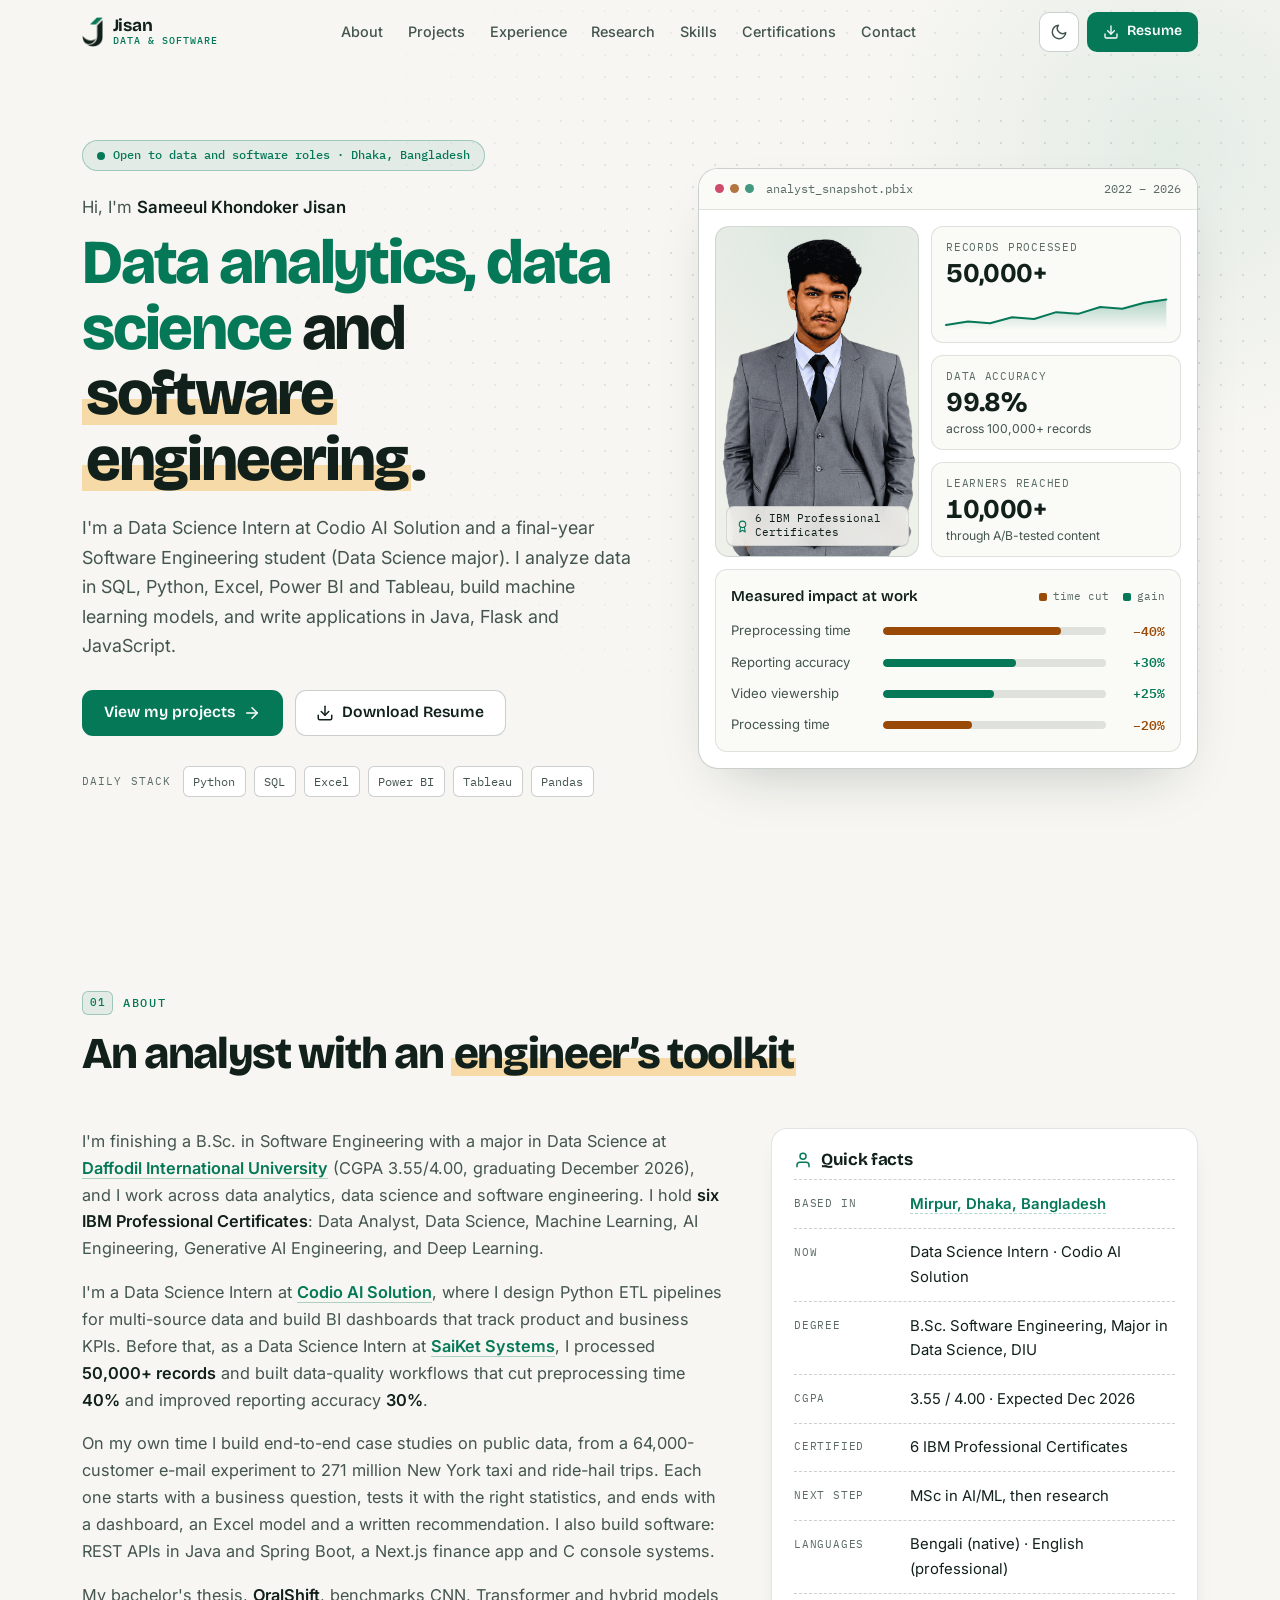
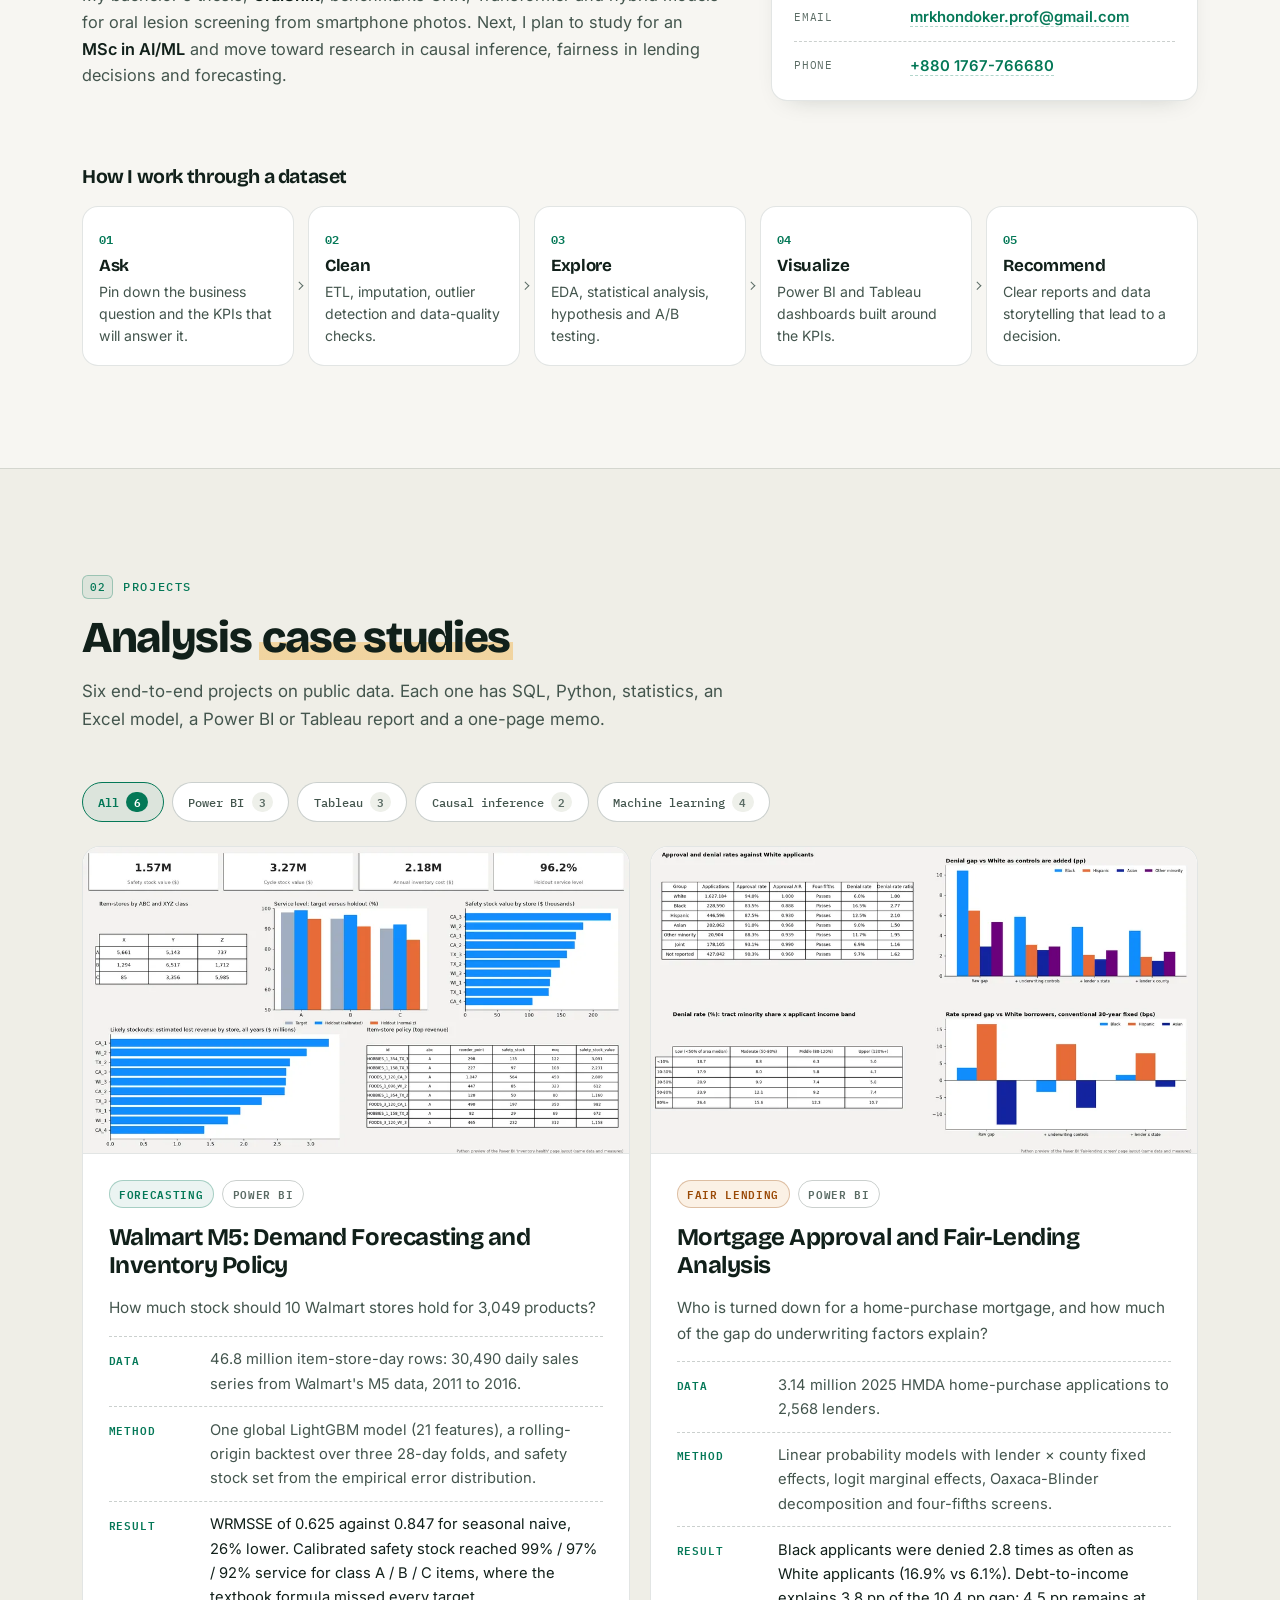
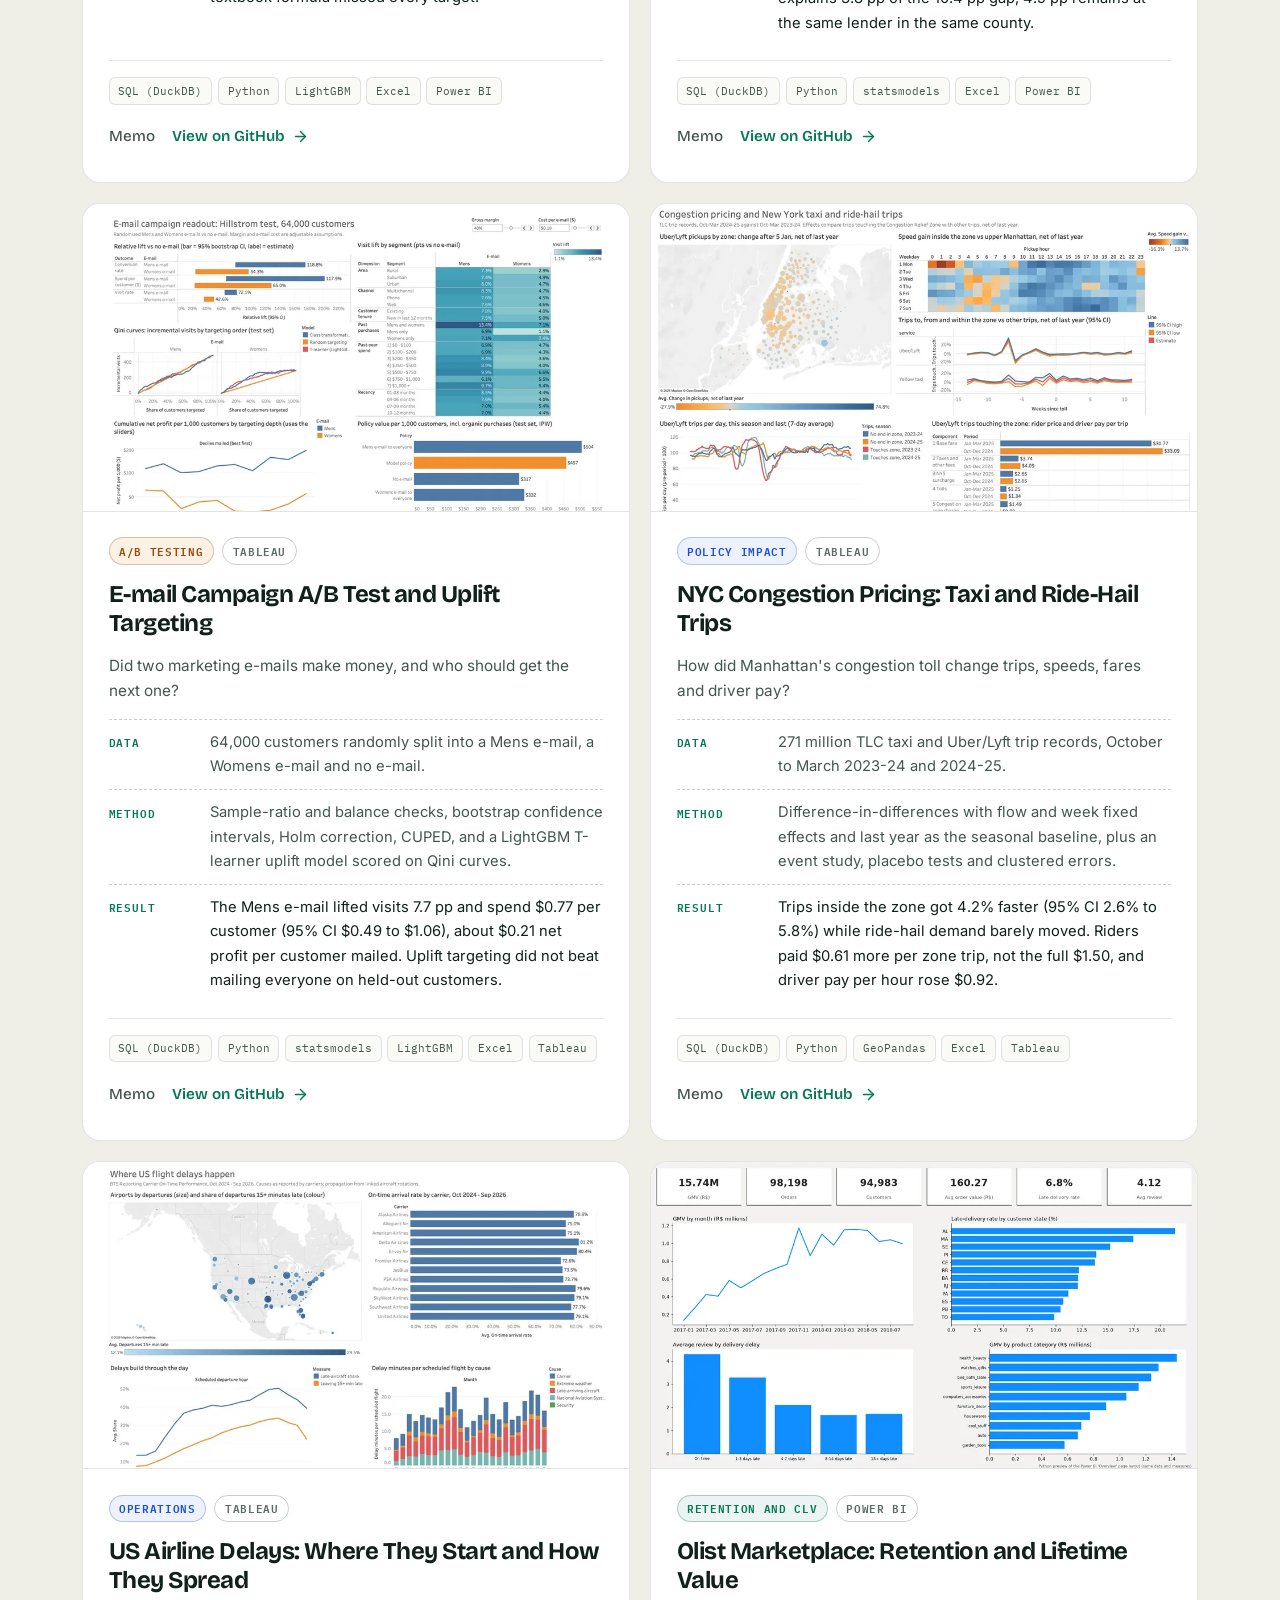
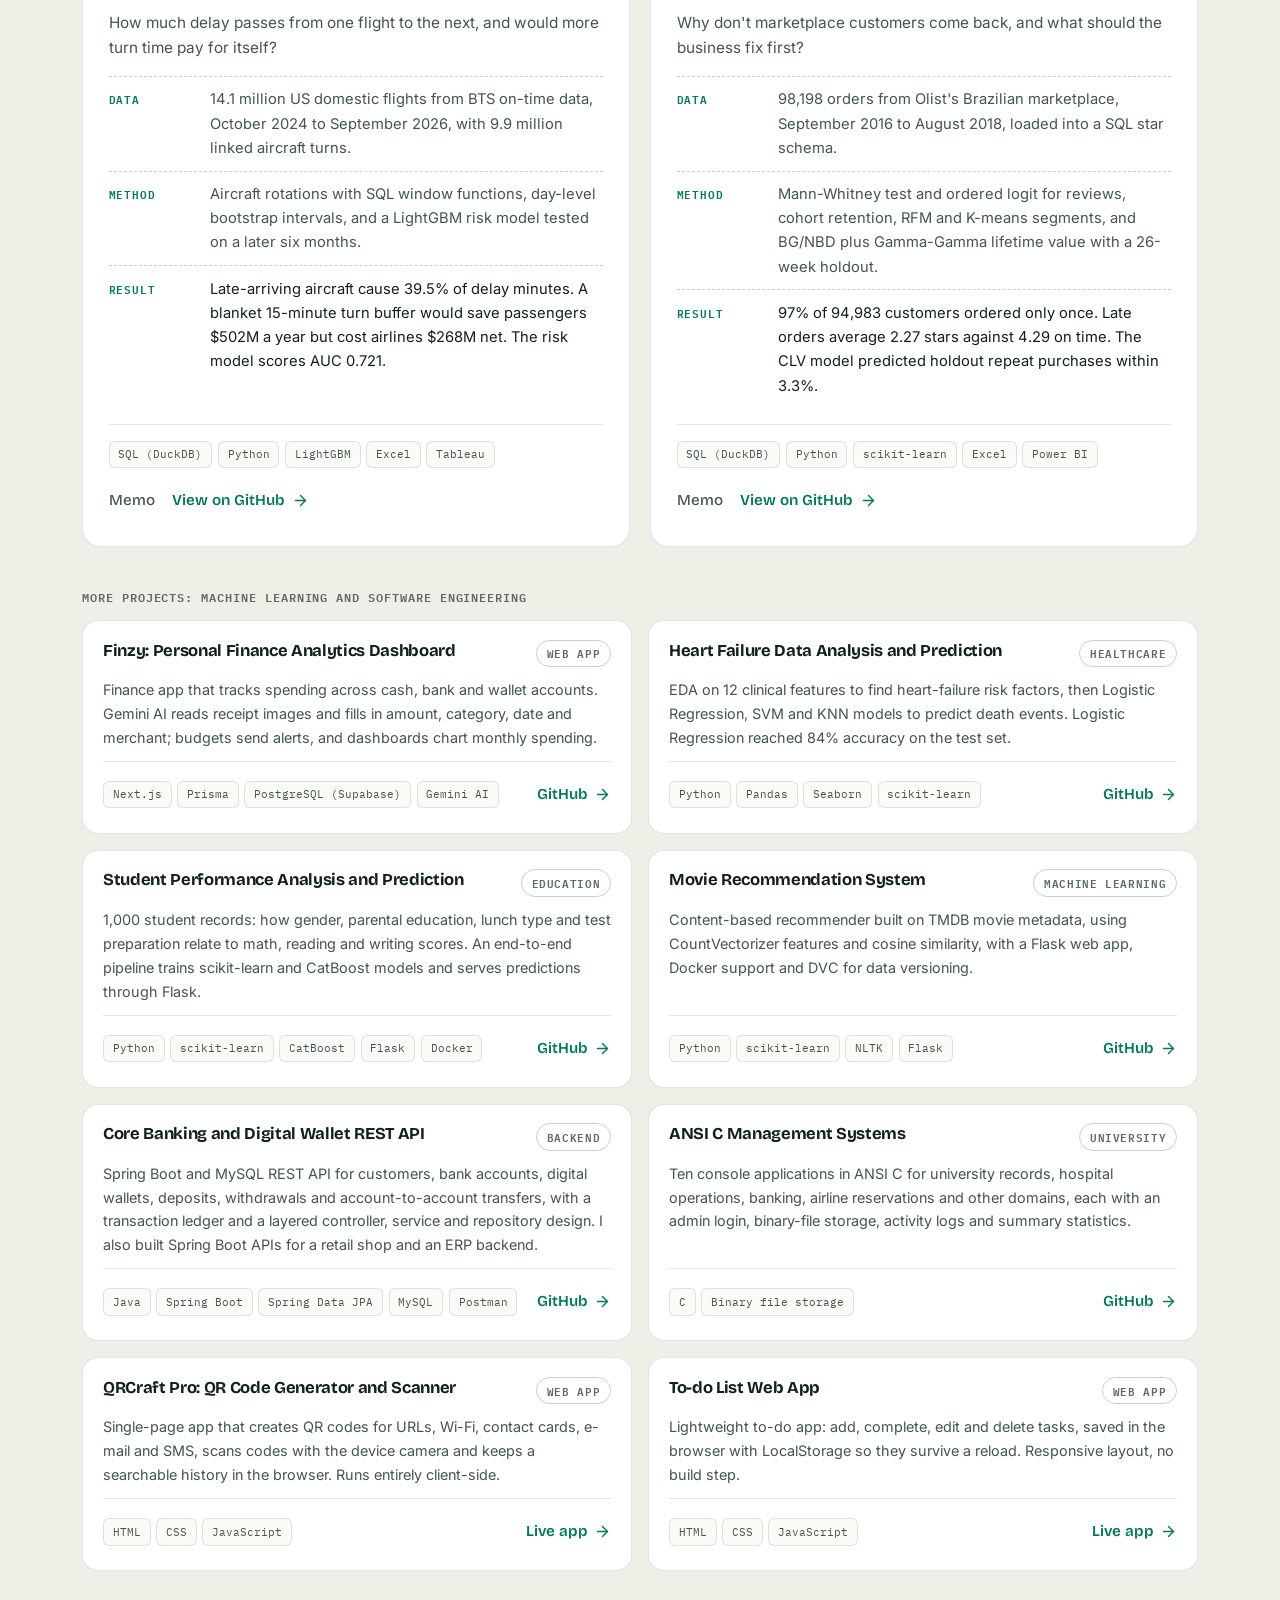
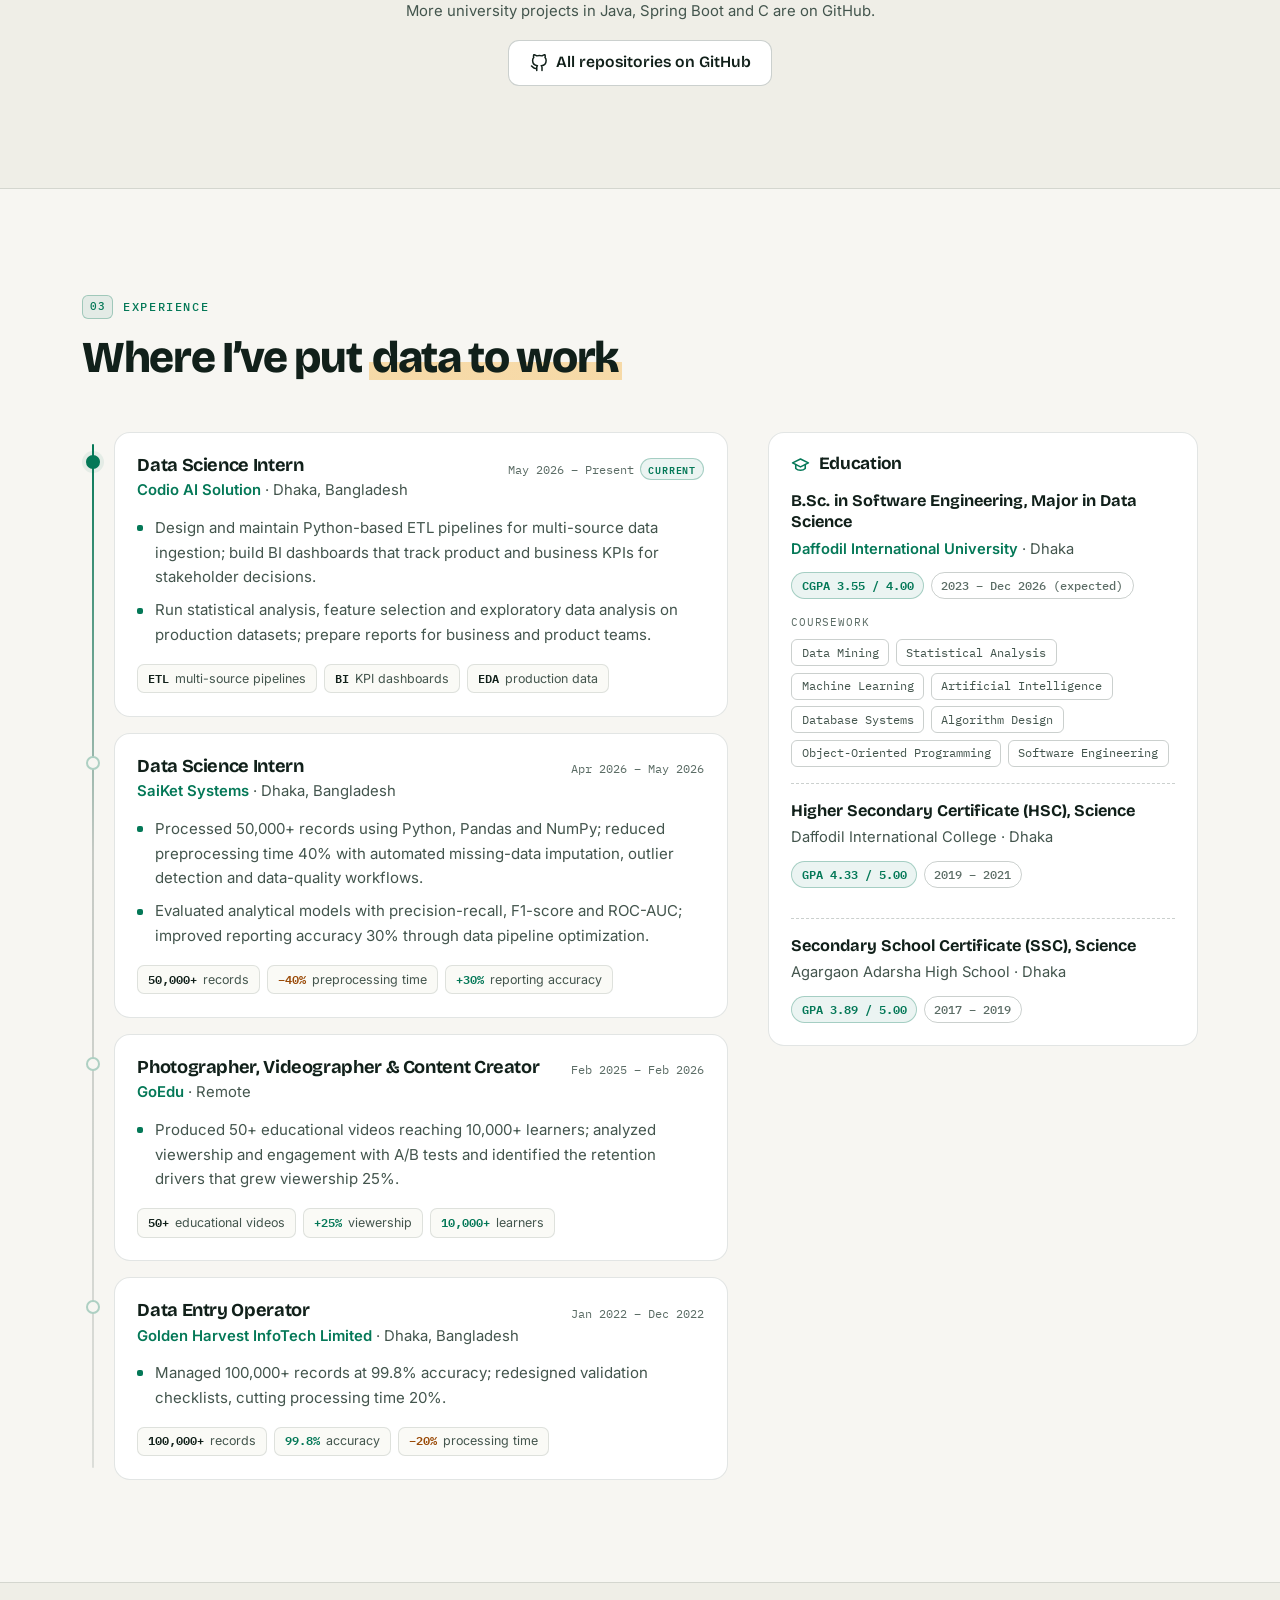
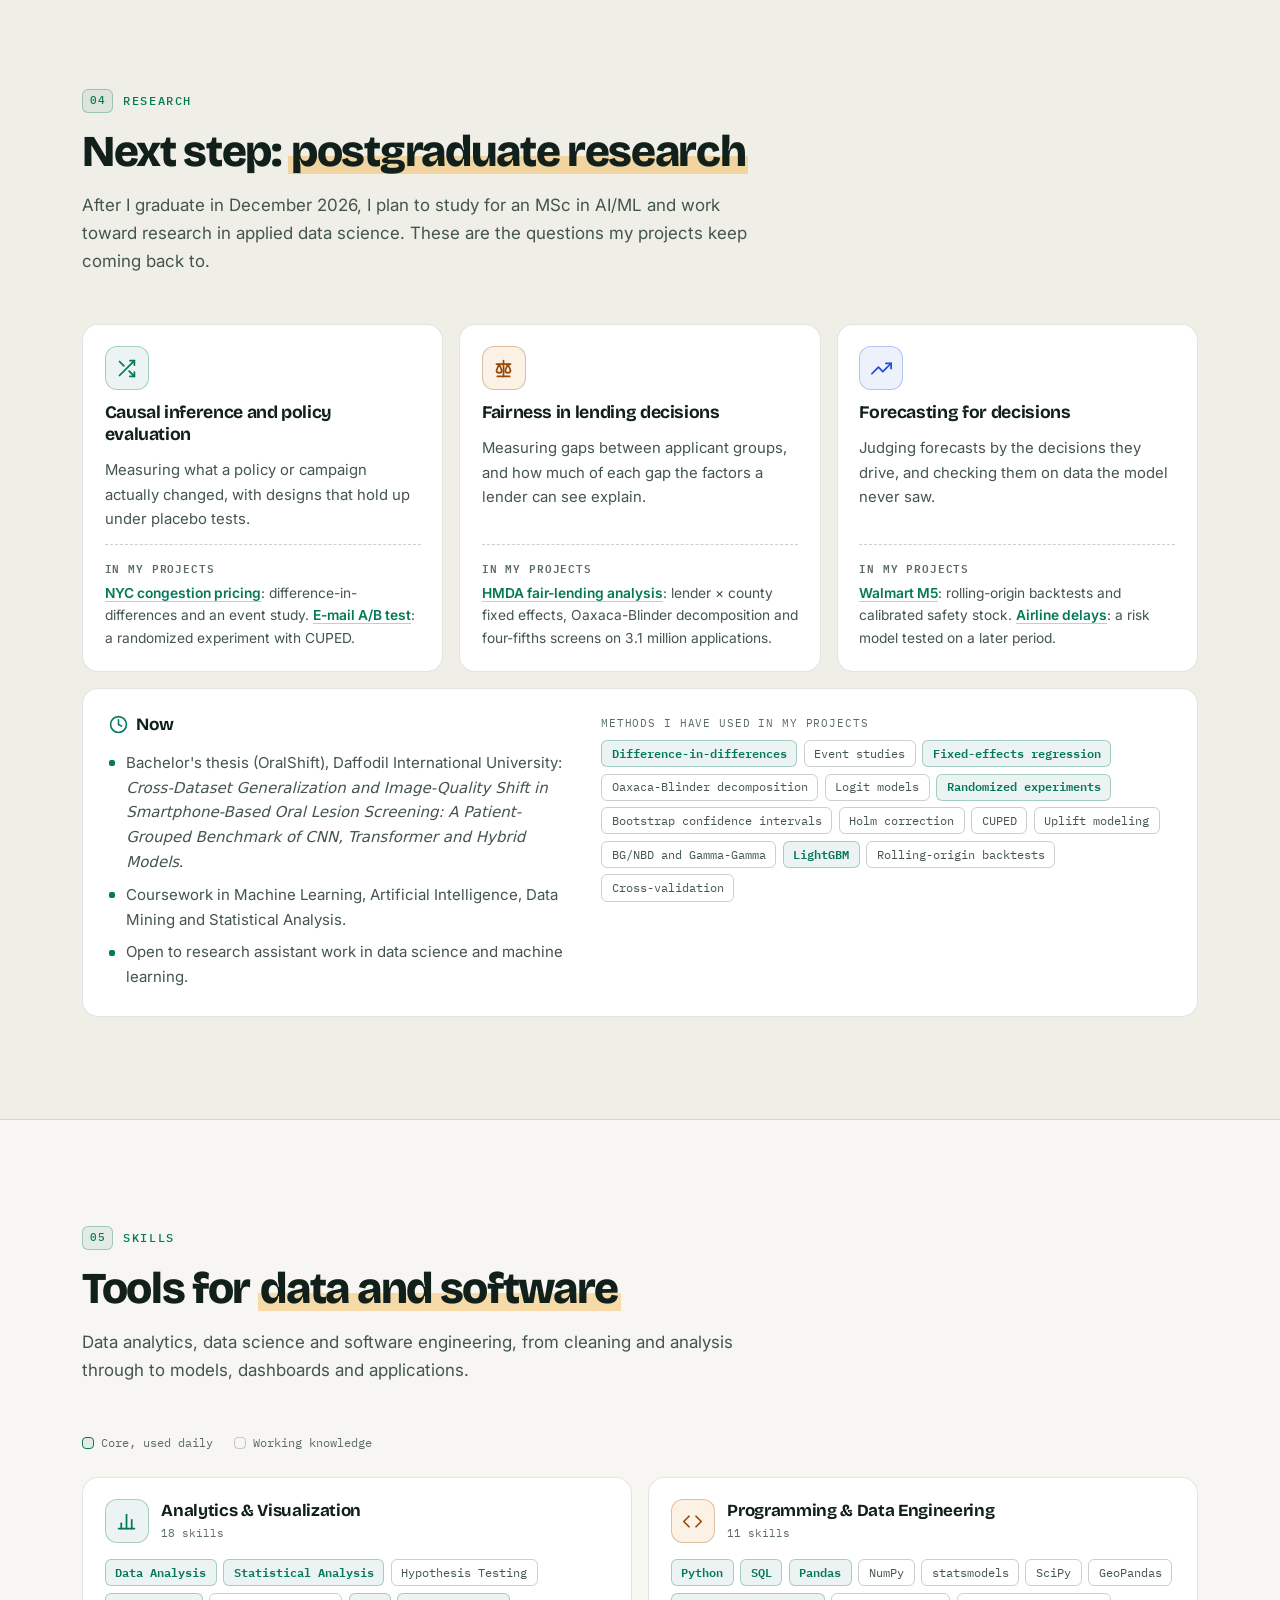
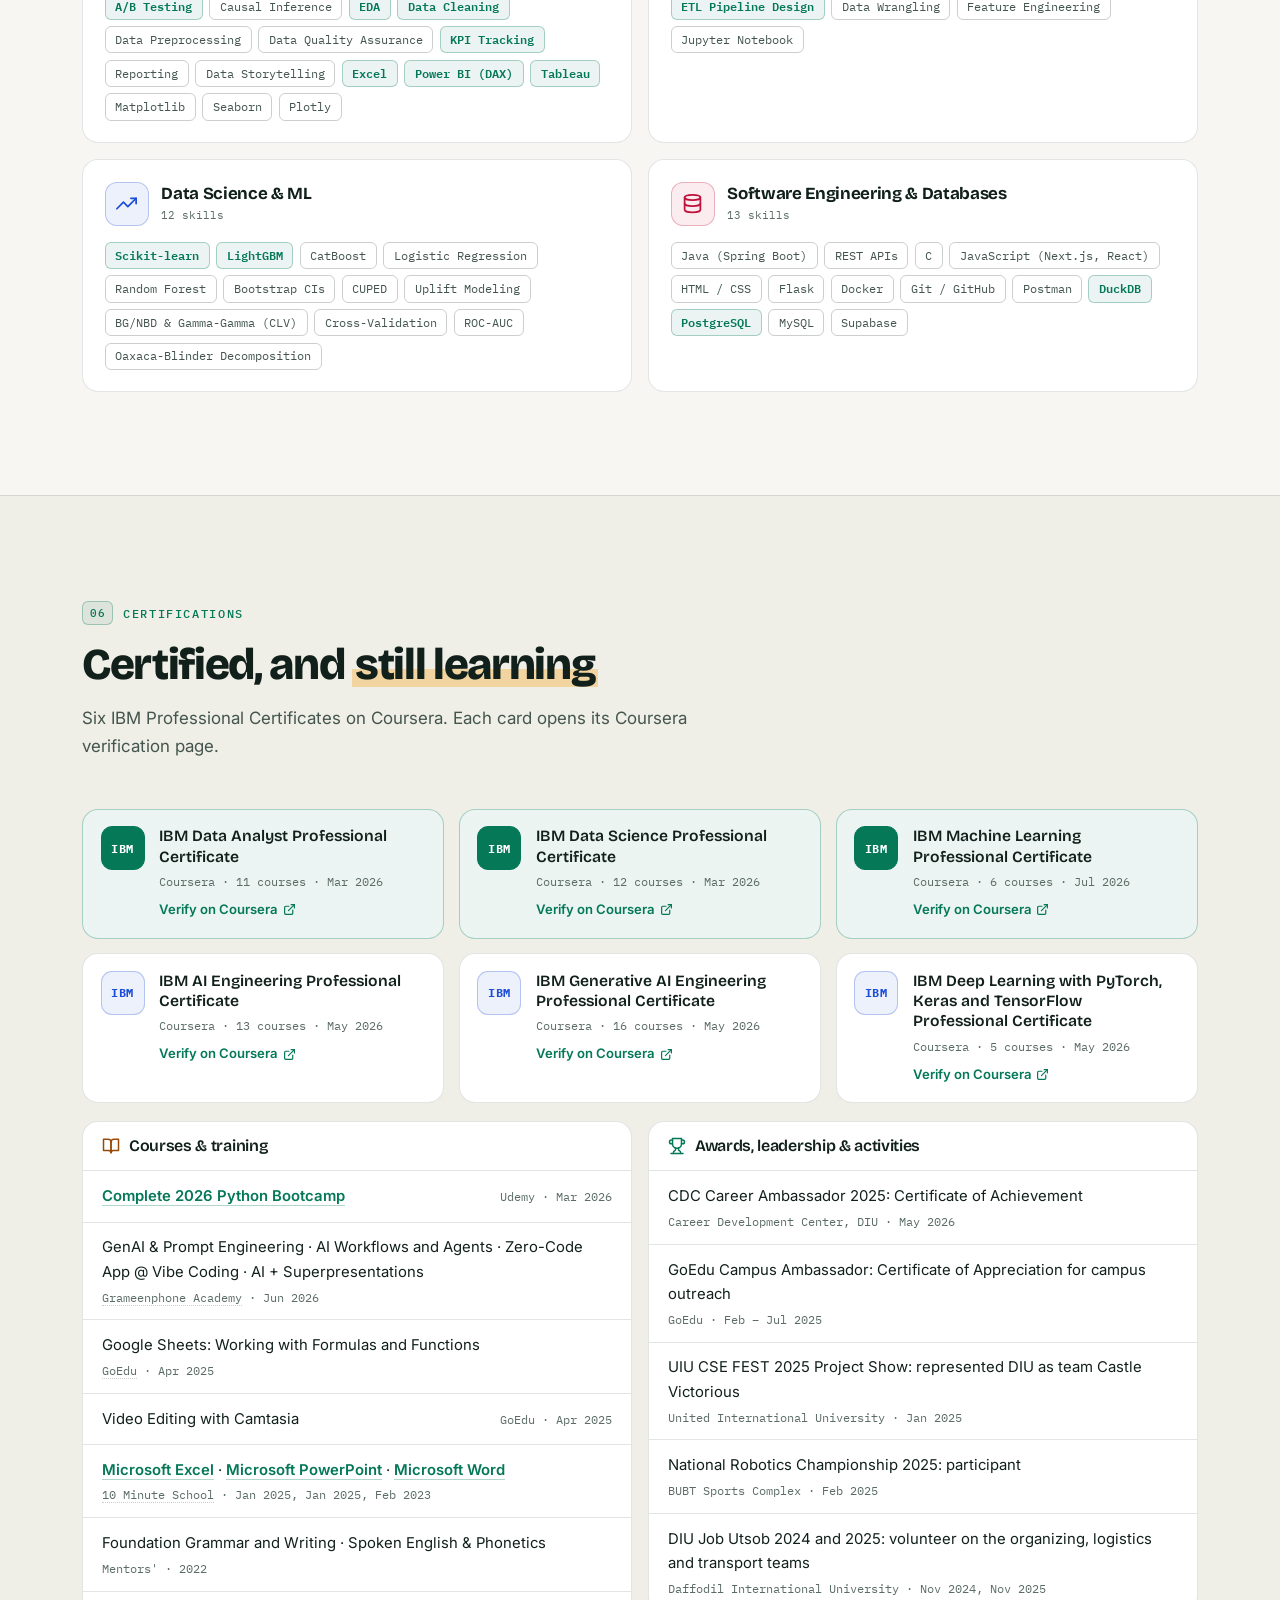
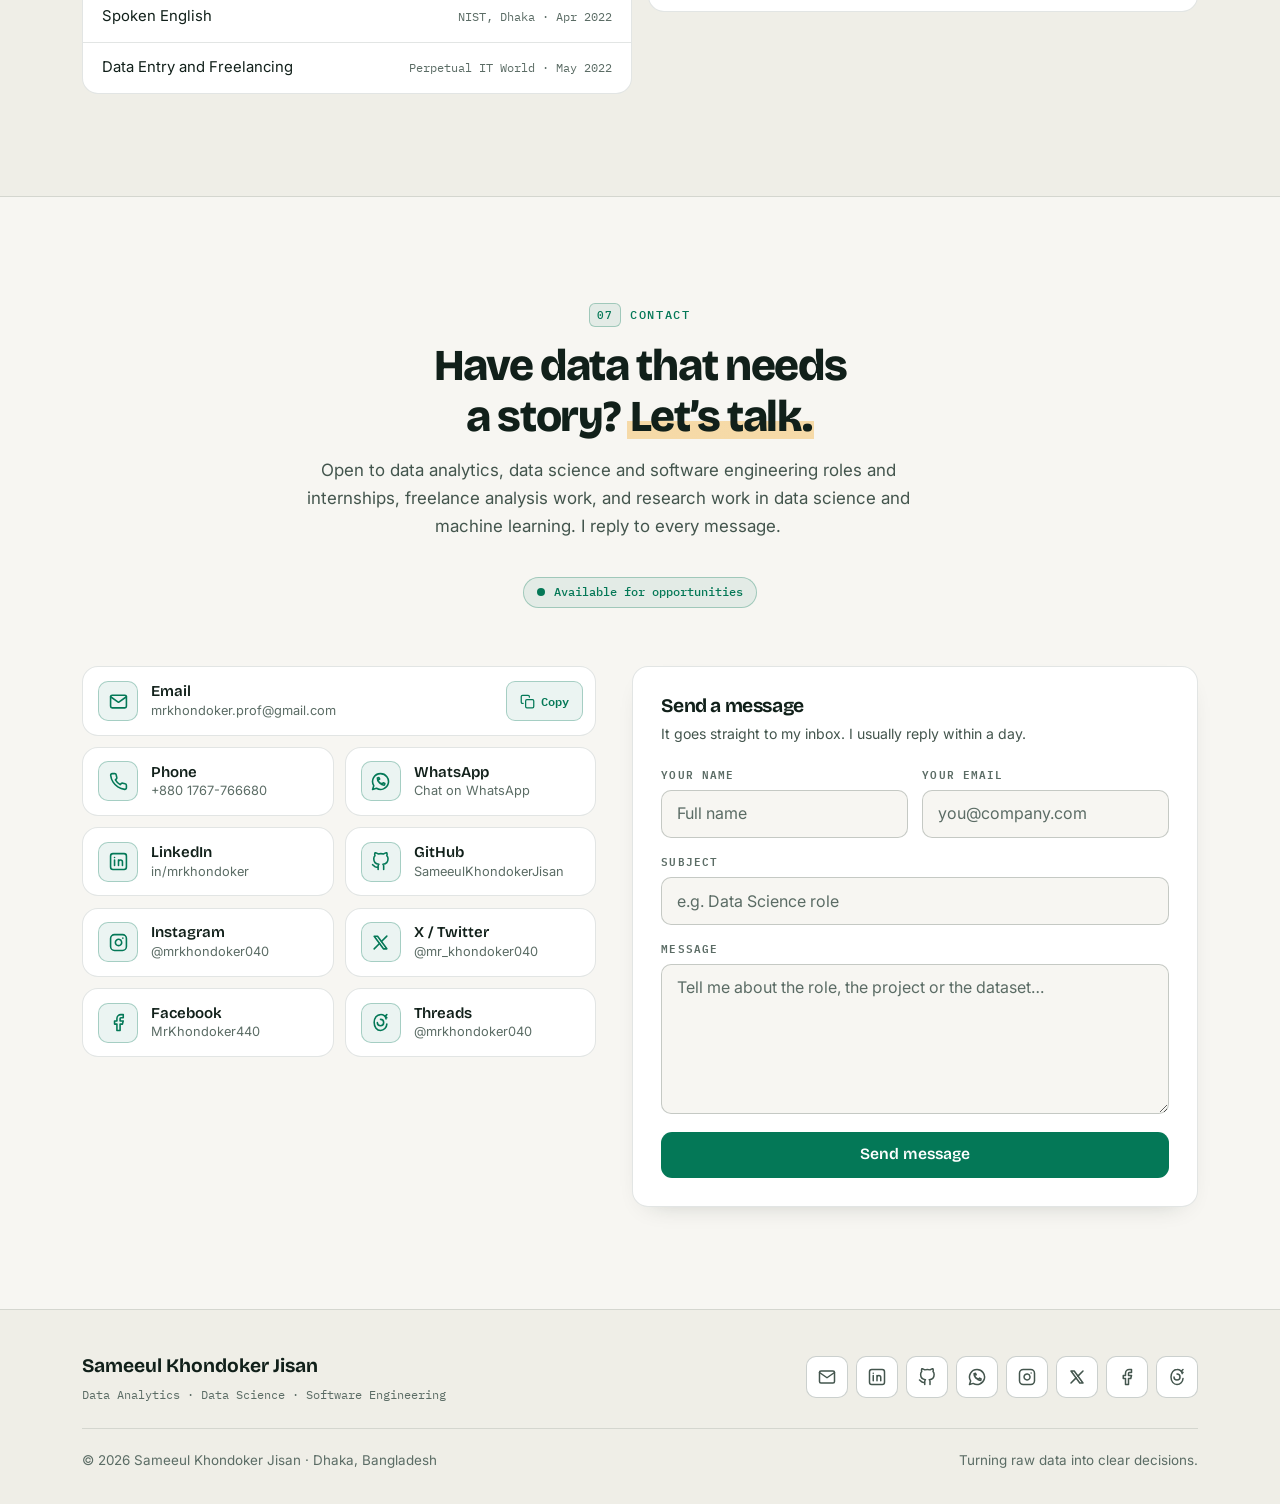
==== commit 51354677: "Use the certificate's name for the Zero-Code App course Matches the Grameenphone Academy certificate" ====
--- a/index.html
+++ b/index.html
@@ -765,7 +765,7 @@
         <h3 class="training-head"><svg viewBox="0 0 24 24" fill="none" stroke="currentColor" stroke-width="2" stroke-linecap="round" stroke-linejoin="round" aria-hidden="true"><path d="M2 3h6a4 4 0 014 4v14a3 3 0 00-3-3H2z"/><path d="M22 3h-6a4 4 0 00-4 4v14a3 3 0 013-3h7z"/></svg>Courses &amp; training</h3>
         <ul>
           <li><span class="training-name"><a href="https://ude.my/UC-f0d7f8c6-6825-4c0c-990d-250c439679bb" target="_blank" rel="noopener noreferrer">Complete 2026 Python Bootcamp</a></span><span class="training-org">Udemy · Mar 2026</span></li>
-          <li><span class="training-name">GenAI &amp; Prompt Engineering · AI Workflows and Agents · Zero-Code App (Vibe Coding) · AI + Superpresentations</span><span class="training-org"><a href="https://www.grameenphone.academy/" target="_blank" rel="noopener noreferrer">Grameenphone Academy</a> · Jun 2026</span></li>
+          <li><span class="training-name">GenAI &amp; Prompt Engineering · AI Workflows and Agents · Zero-Code App @ Vibe Coding · AI + Superpresentations</span><span class="training-org"><a href="https://www.grameenphone.academy/" target="_blank" rel="noopener noreferrer">Grameenphone Academy</a> · Jun 2026</span></li>
           <li><span class="training-name">Google Sheets: Working with Formulas and Functions</span><span class="training-org"><a href="https://goedu.ac/" target="_blank" rel="noopener noreferrer">GoEdu</a> · Apr 2025</span></li>
           <li><span class="training-name">Video Editing with Camtasia</span><span class="training-org">GoEdu · Apr 2025</span></li>
           <li><span class="training-name"><a href="https://10minuteschool.com/certificate/67863ee3542fd" target="_blank" rel="noopener noreferrer">Microsoft Excel</a> · <a href="https://10minuteschool.com/certificate/67766165a0740" target="_blank" rel="noopener noreferrer">Microsoft PowerPoint</a> · <a href="https://10minuteschool.com/certificate/63f48949a08d0" target="_blank" rel="noopener noreferrer">Microsoft Word</a></span><span class="training-org"><a href="https://10minuteschool.com/" target="_blank" rel="noopener noreferrer">10 Minute School</a> · Jan 2025, Jan 2025, Feb 2023</span></li>
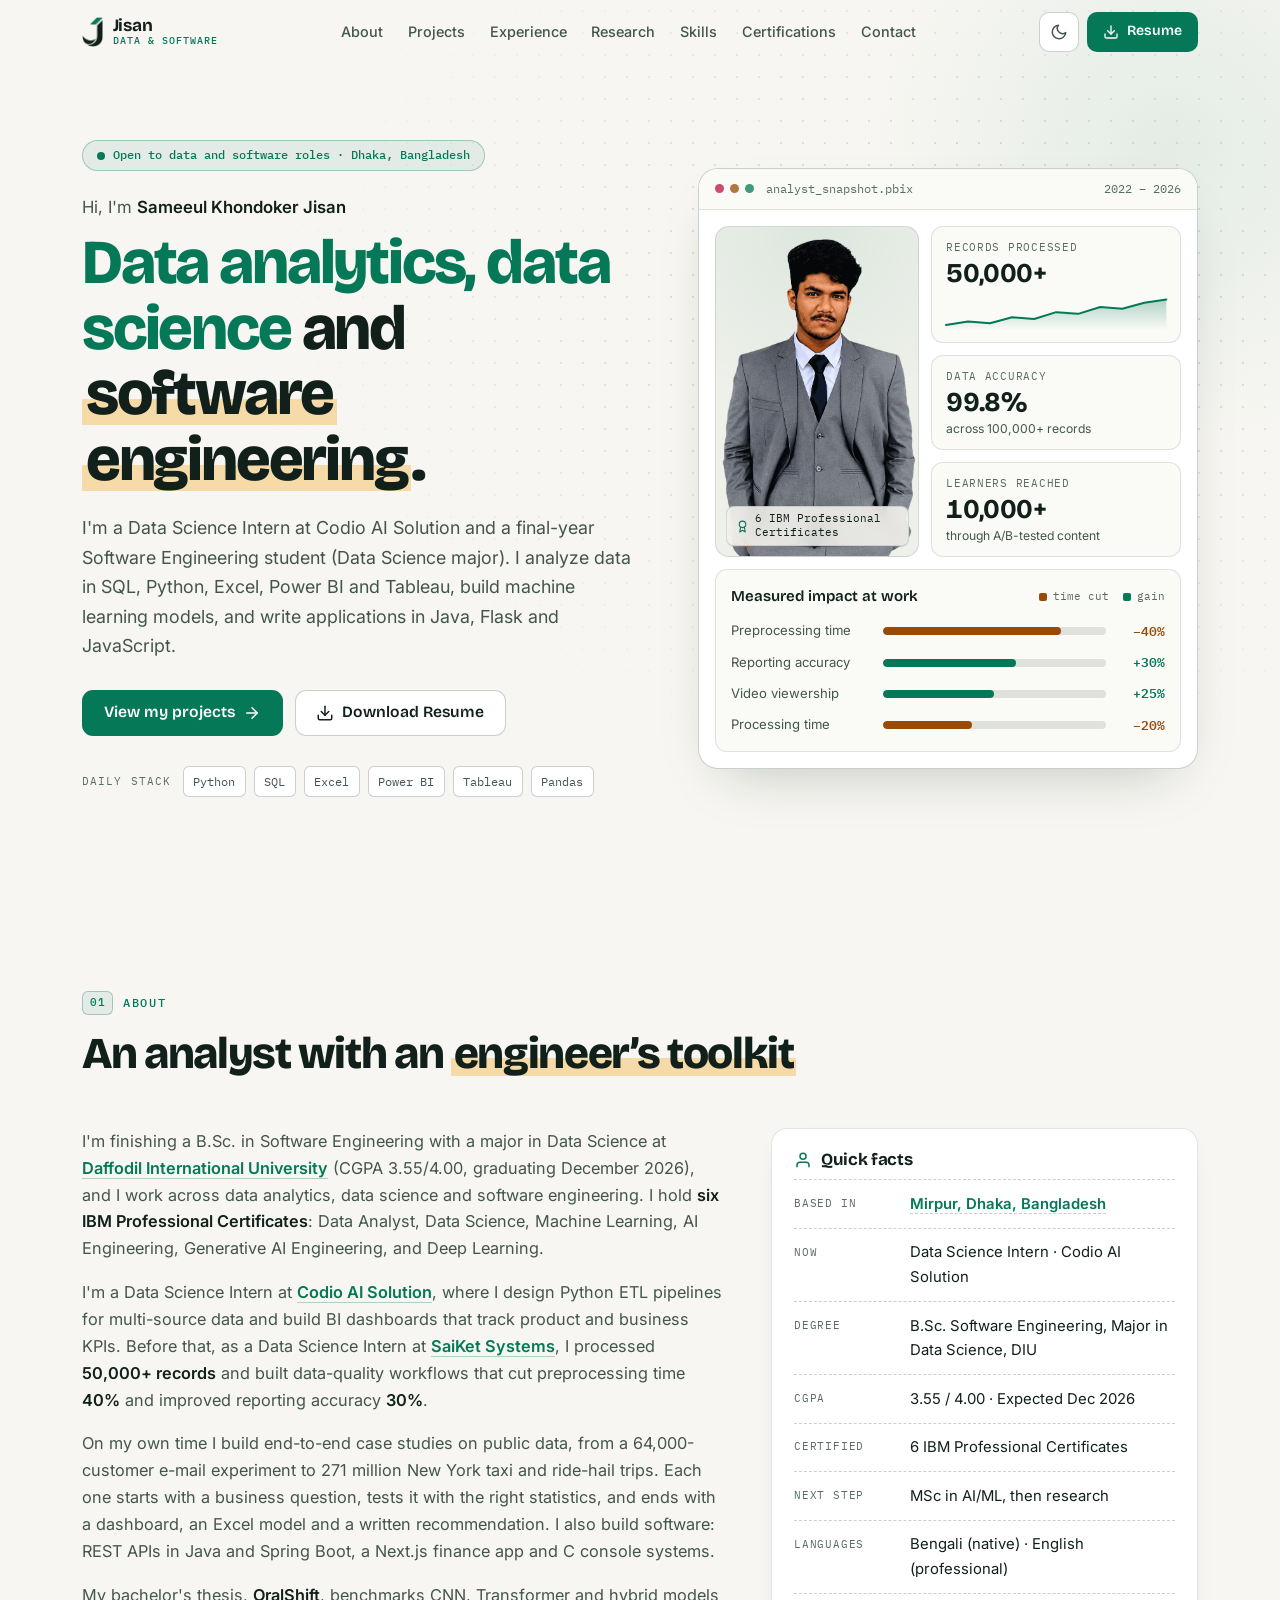
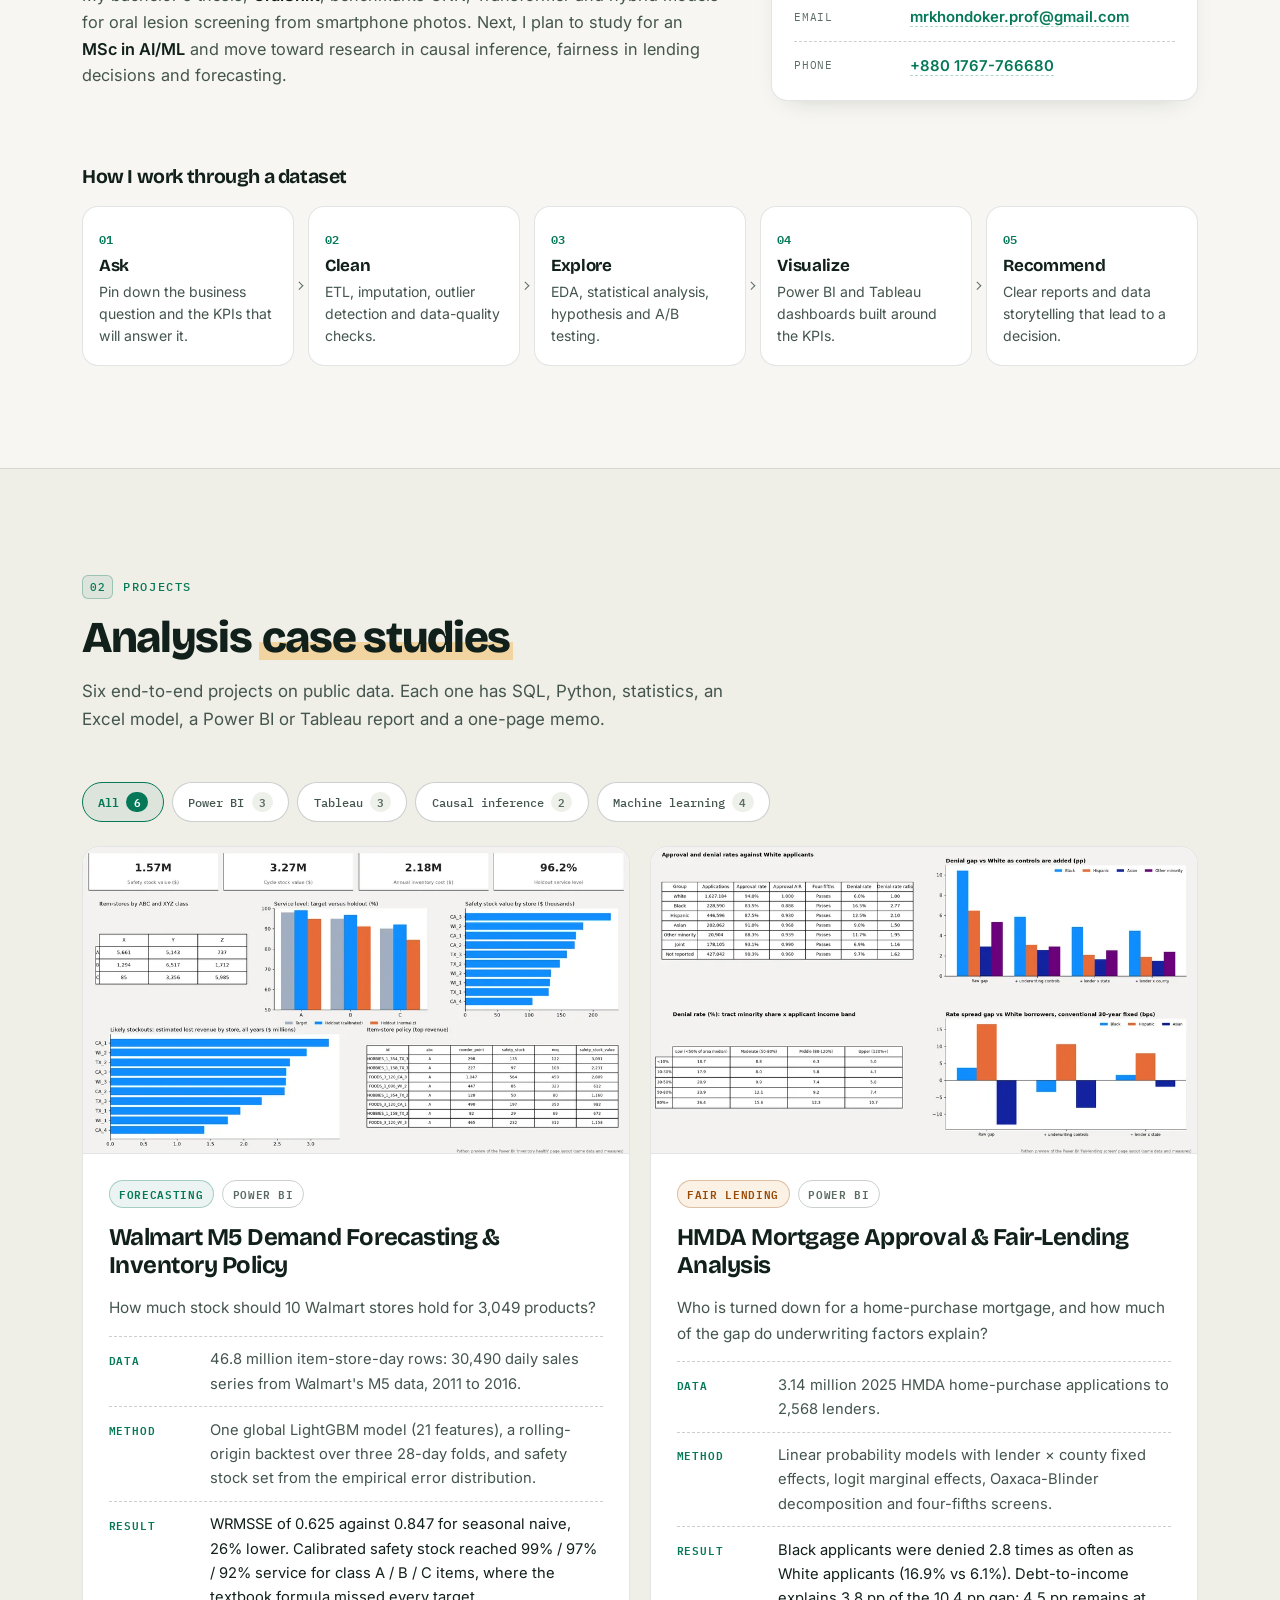
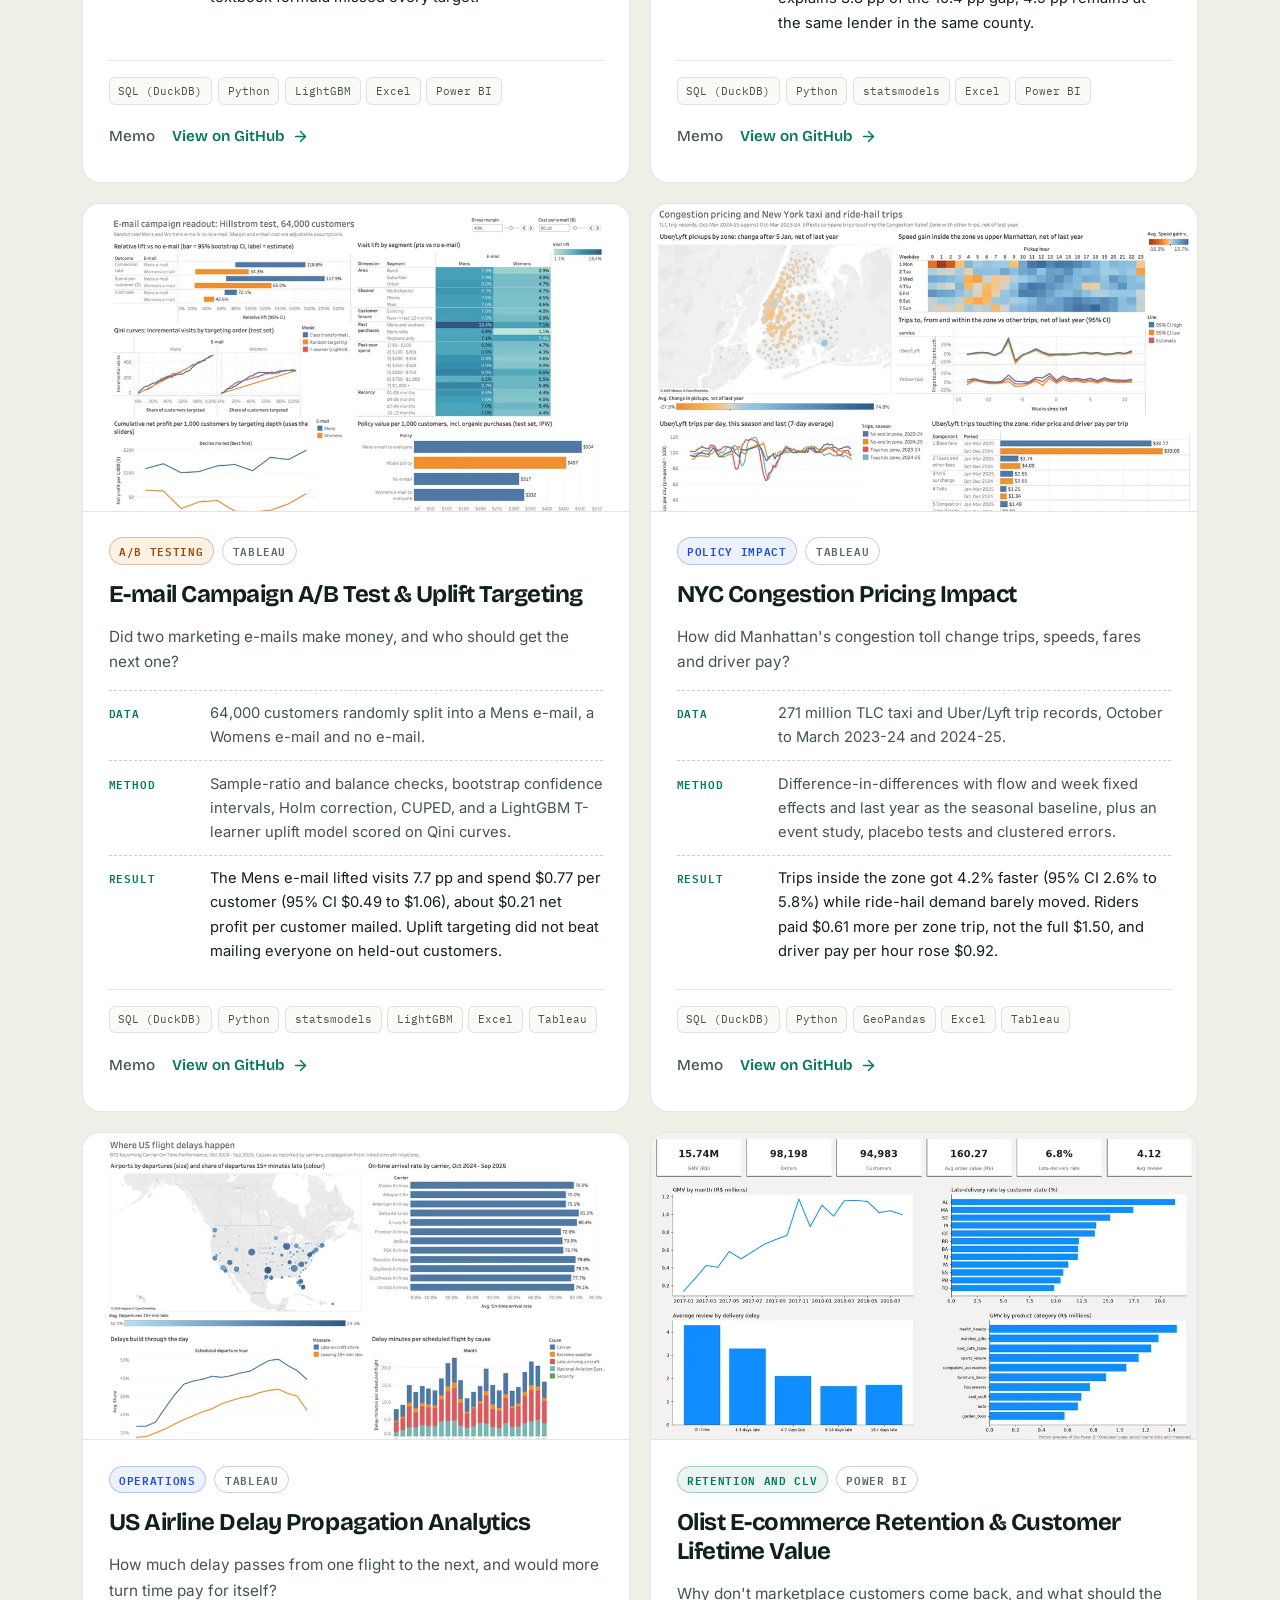
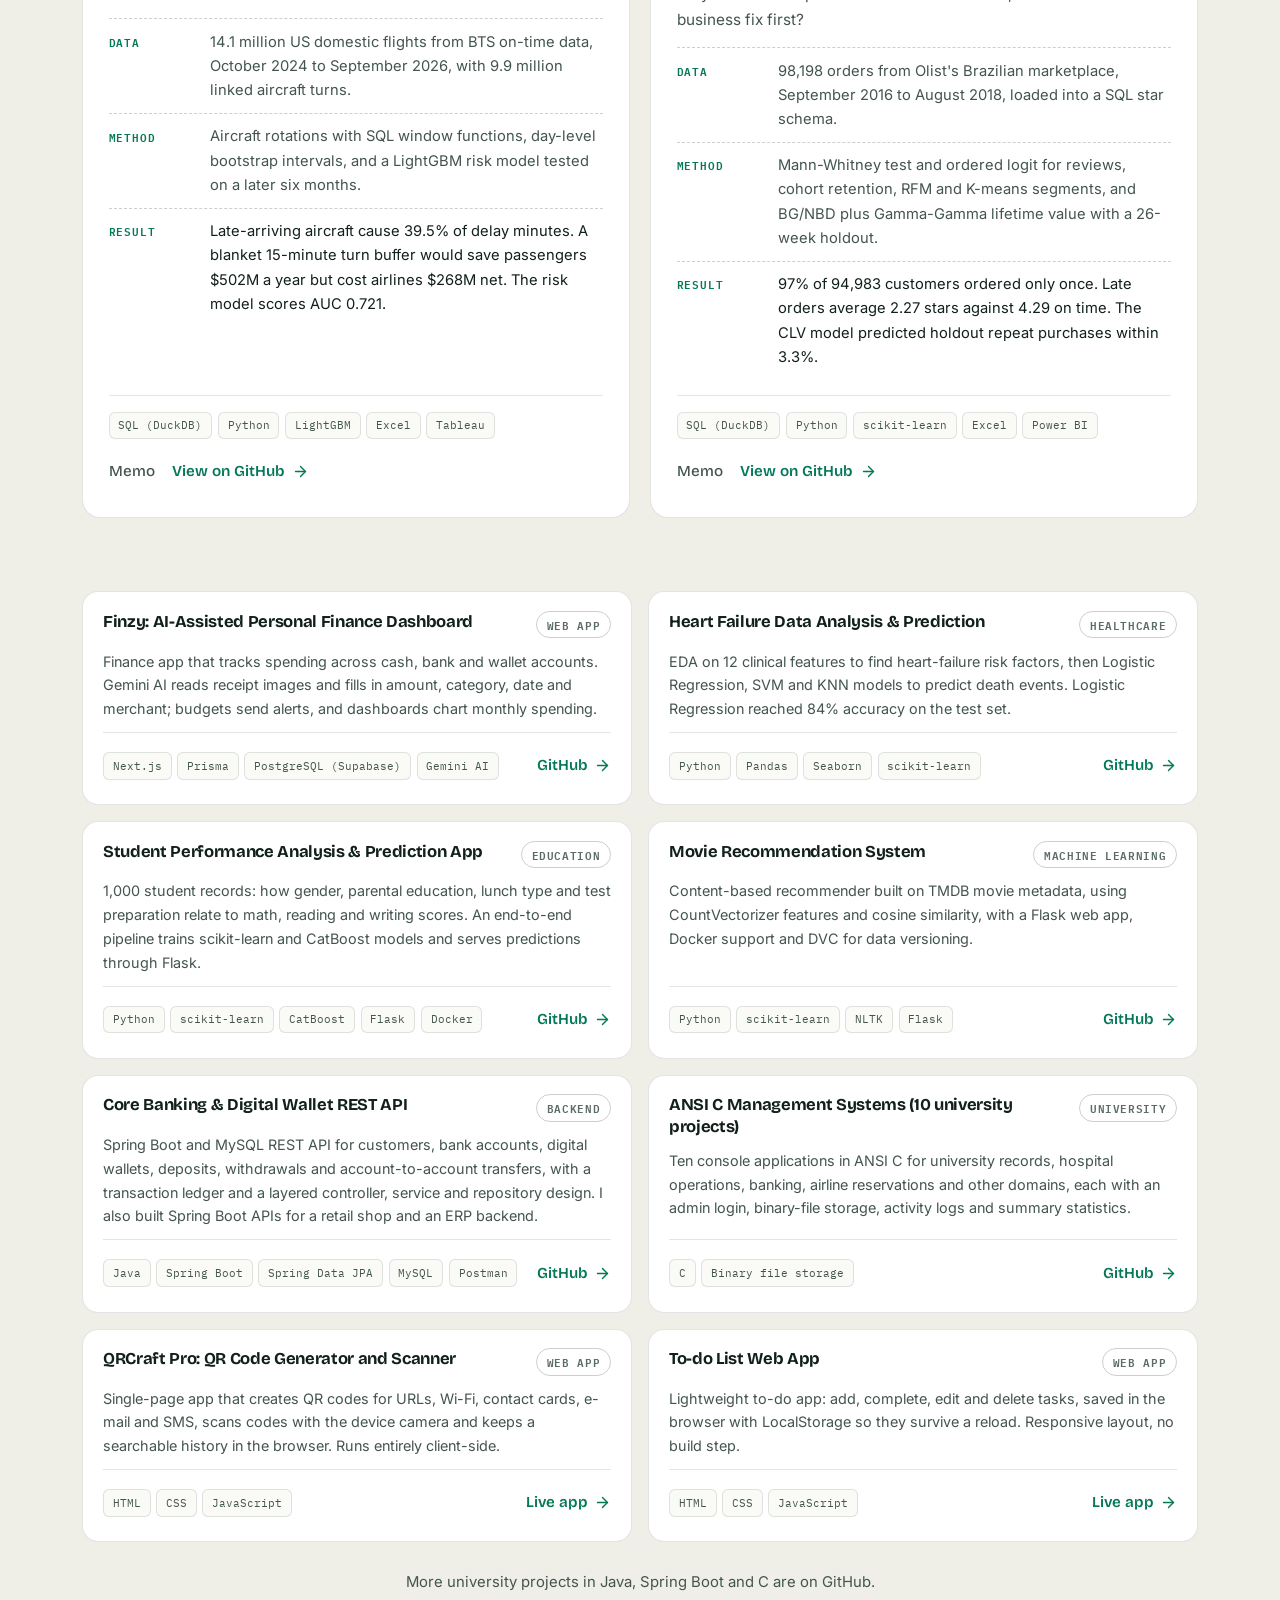
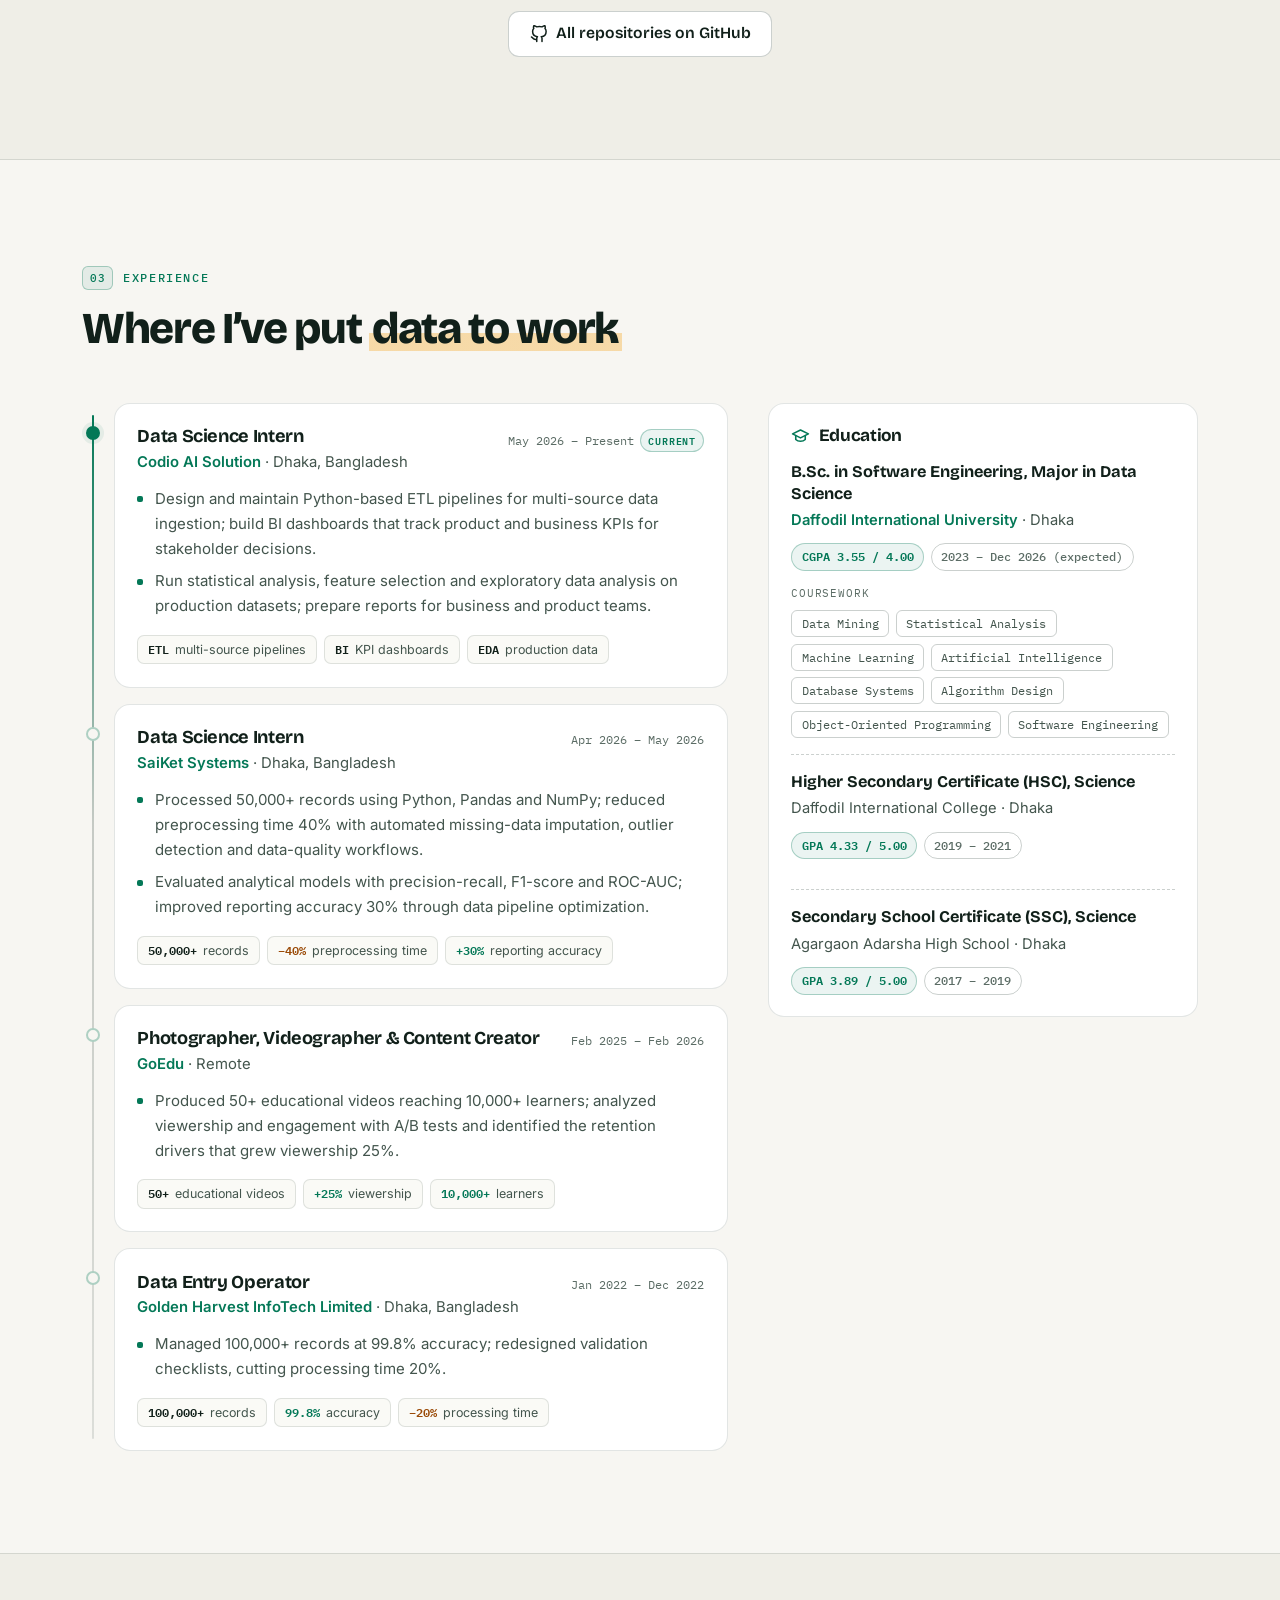
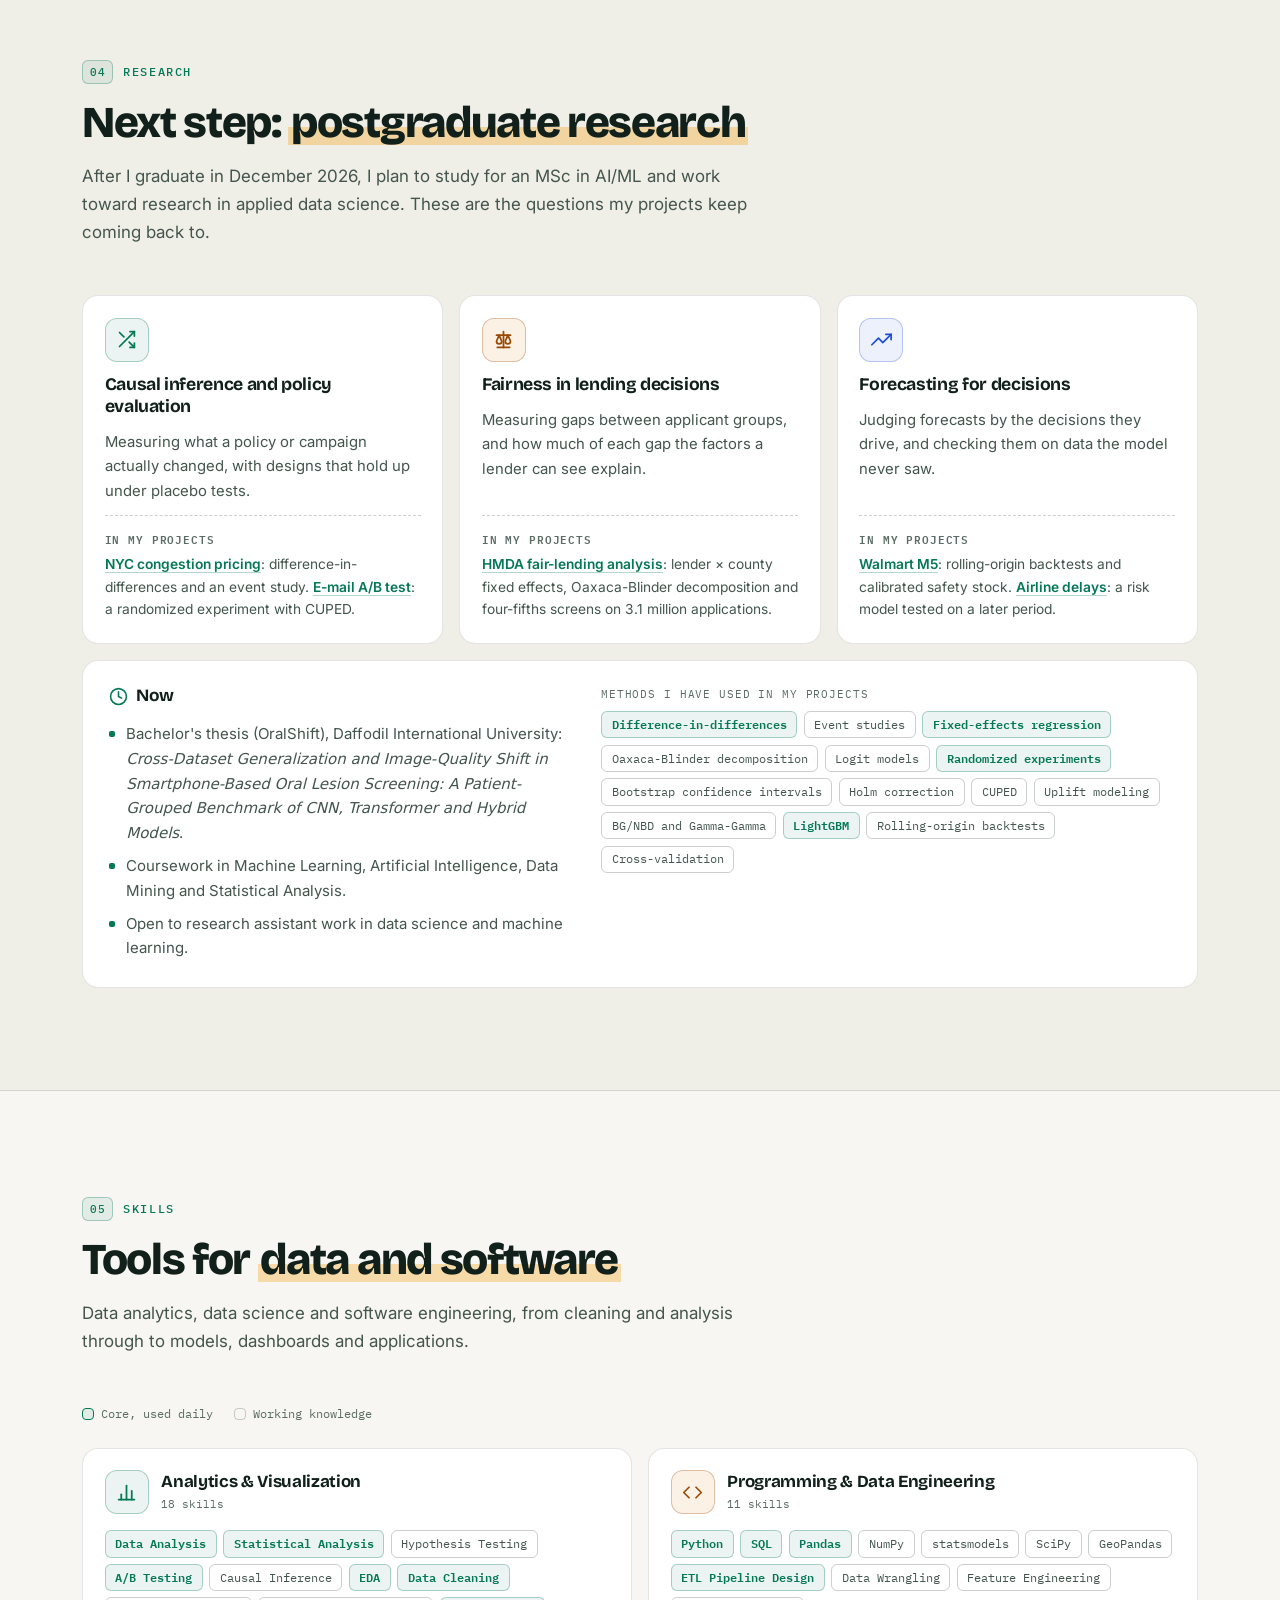
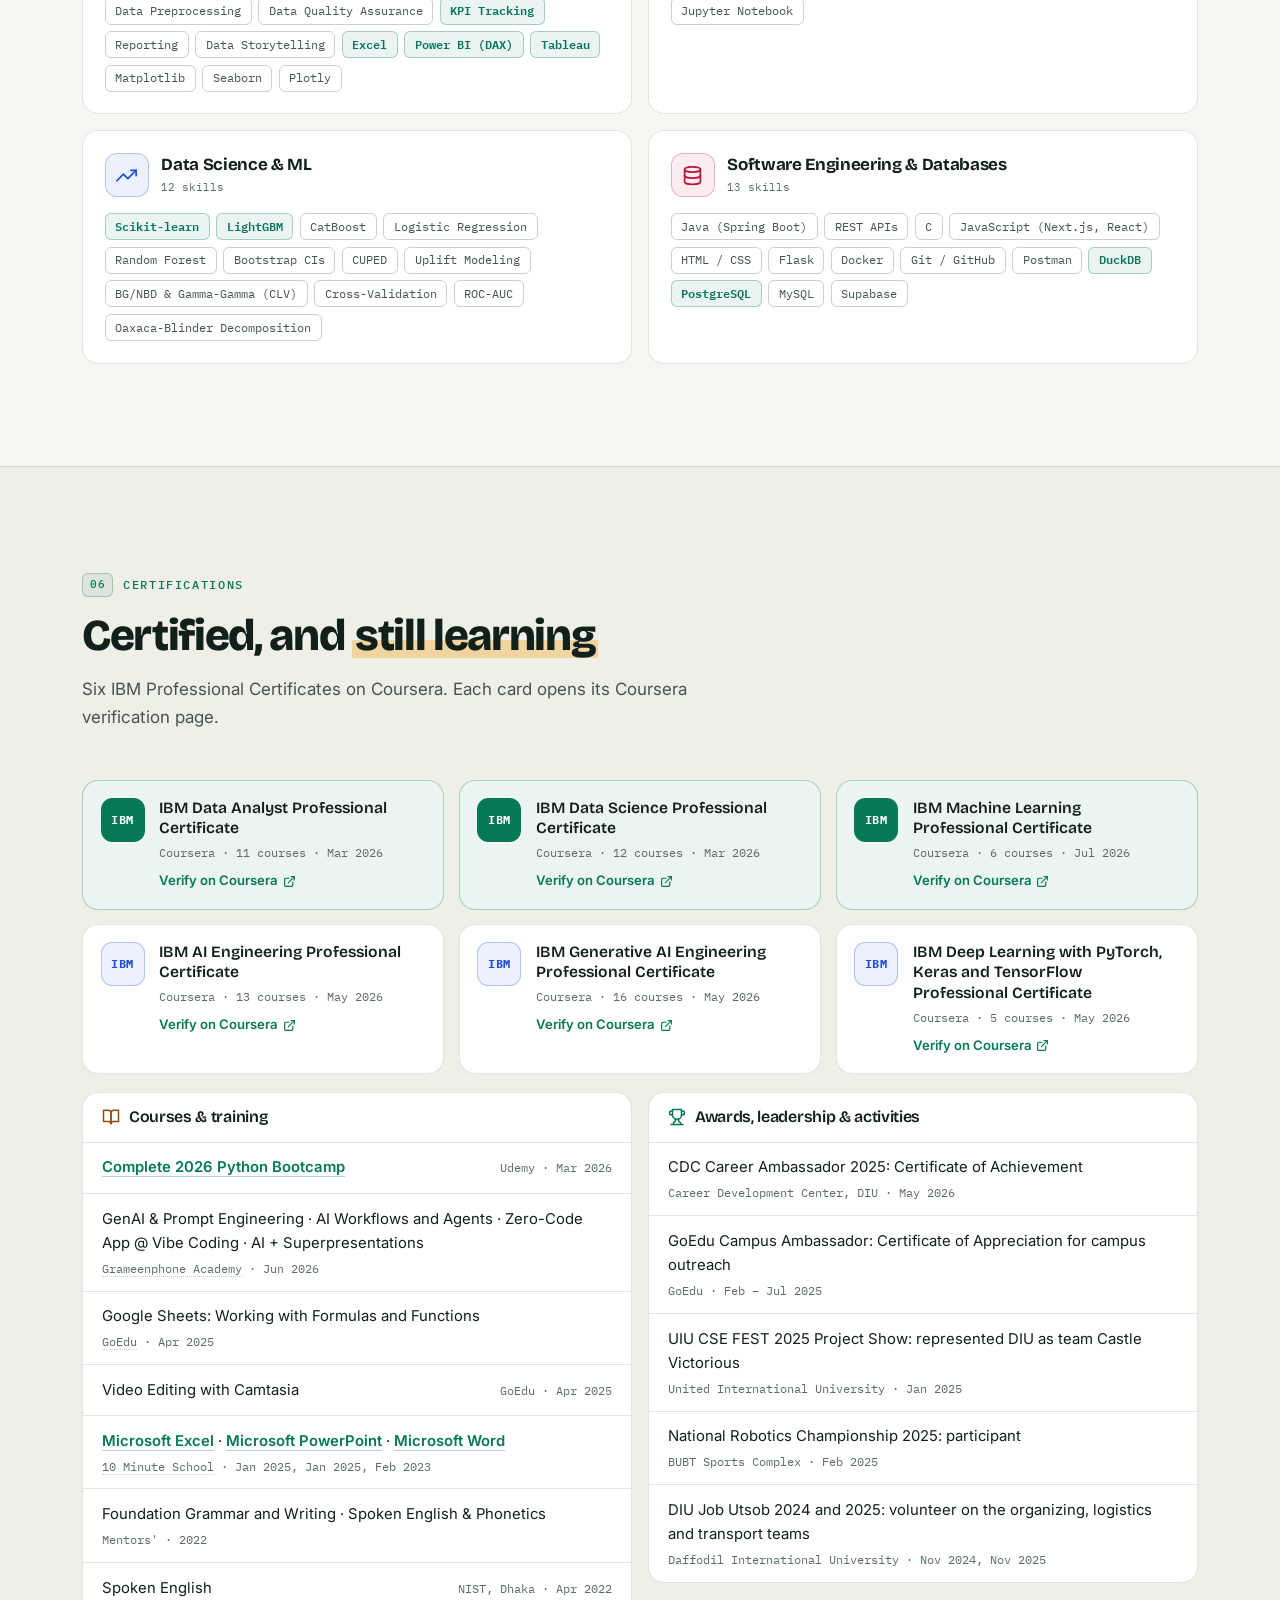
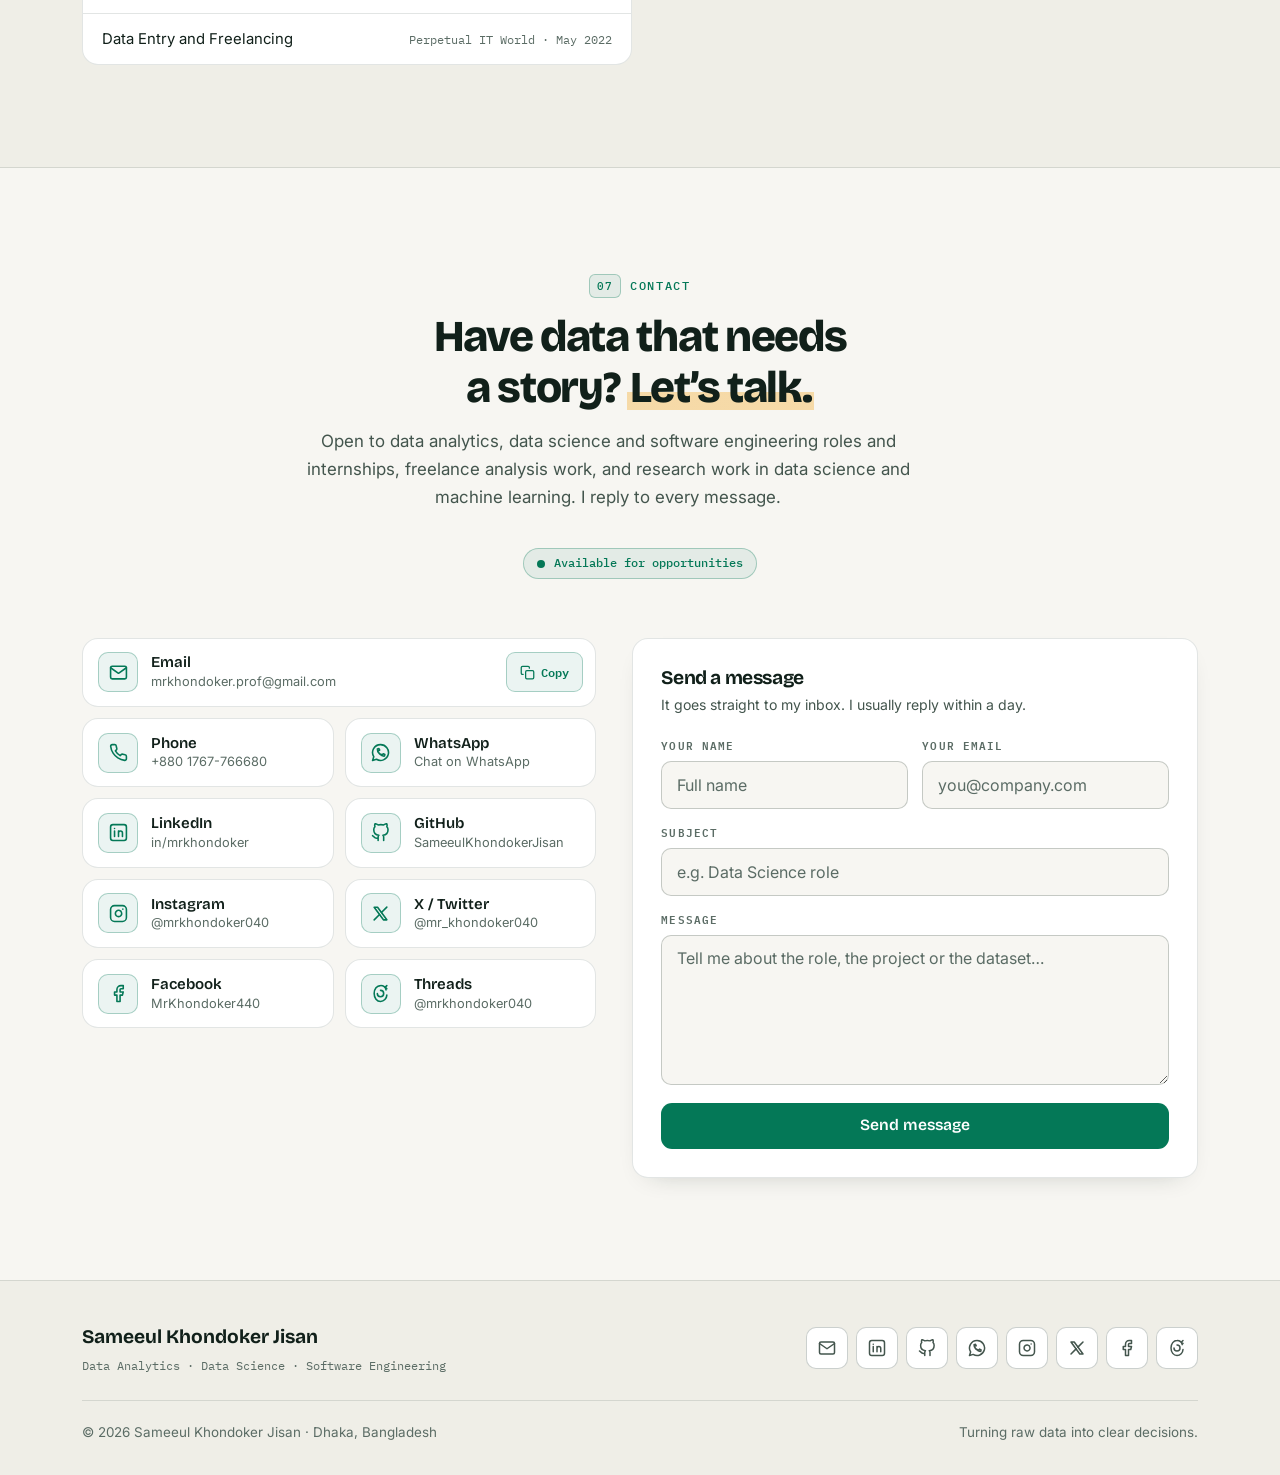
==== commit 73f40719: "Use the master project names on the site and resume Case-study headings and project cards now use th" ====
--- a/index.html
+++ b/index.html
@@ -277,7 +277,7 @@
         </a>
         <div class="case-body">
           <div class="case-meta"><span class="badge">Forecasting</span><span class="badge badge-plain">Power BI</span></div>
-          <h3 class="case-title">Walmart M5: Demand Forecasting and Inventory Policy</h3>
+          <h3 class="case-title">Walmart M5 Demand Forecasting &amp; Inventory Policy</h3>
           <p class="case-summary">How much stock should 10 Walmart stores hold for 3,049 products?</p>
           <dl class="case-points">
             <div><dt>Data</dt><dd>46.8 million item-store-day rows: 30,490 daily sales series from Walmart's M5 data, 2011 to 2016.</dd></div>
@@ -302,7 +302,7 @@
         </a>
         <div class="case-body">
           <div class="case-meta"><span class="badge badge-amber">Fair lending</span><span class="badge badge-plain">Power BI</span></div>
-          <h3 class="case-title">Mortgage Approval and Fair-Lending Analysis</h3>
+          <h3 class="case-title">HMDA Mortgage Approval &amp; Fair-Lending Analysis</h3>
           <p class="case-summary">Who is turned down for a home-purchase mortgage, and how much of the gap do underwriting factors explain?</p>
           <dl class="case-points">
             <div><dt>Data</dt><dd>3.14 million 2025 HMDA home-purchase applications to 2,568 lenders.</dd></div>
@@ -327,7 +327,7 @@
         </a>
         <div class="case-body">
           <div class="case-meta"><span class="badge badge-amber">A/B testing</span><span class="badge badge-plain">Tableau</span></div>
-          <h3 class="case-title">E-mail Campaign A/B Test and Uplift Targeting</h3>
+          <h3 class="case-title">E-mail Campaign A/B Test &amp; Uplift Targeting</h3>
           <p class="case-summary">Did two marketing e-mails make money, and who should get the next one?</p>
           <dl class="case-points">
             <div><dt>Data</dt><dd>64,000 customers randomly split into a Mens e-mail, a Womens e-mail and no e-mail.</dd></div>
@@ -352,7 +352,7 @@
         </a>
         <div class="case-body">
           <div class="case-meta"><span class="badge badge-sky">Policy impact</span><span class="badge badge-plain">Tableau</span></div>
-          <h3 class="case-title">NYC Congestion Pricing: Taxi and Ride-Hail Trips</h3>
+          <h3 class="case-title">NYC Congestion Pricing Impact</h3>
           <p class="case-summary">How did Manhattan's congestion toll change trips, speeds, fares and driver pay?</p>
           <dl class="case-points">
             <div><dt>Data</dt><dd>271 million TLC taxi and Uber/Lyft trip records, October to March 2023-24 and 2024-25.</dd></div>
@@ -377,7 +377,7 @@
         </a>
         <div class="case-body">
           <div class="case-meta"><span class="badge badge-sky">Operations</span><span class="badge badge-plain">Tableau</span></div>
-          <h3 class="case-title">US Airline Delays: Where They Start and How They Spread</h3>
+          <h3 class="case-title">US Airline Delay Propagation Analytics</h3>
           <p class="case-summary">How much delay passes from one flight to the next, and would more turn time pay for itself?</p>
           <dl class="case-points">
             <div><dt>Data</dt><dd>14.1 million US domestic flights from BTS on-time data, October 2024 to September 2026, with 9.9 million linked aircraft turns.</dd></div>
@@ -402,7 +402,7 @@
         </a>
         <div class="case-body">
           <div class="case-meta"><span class="badge">Retention and CLV</span><span class="badge badge-plain">Power BI</span></div>
-          <h3 class="case-title">Olist Marketplace: Retention and Lifetime Value</h3>
+          <h3 class="case-title">Olist E-commerce Retention &amp; Customer Lifetime Value</h3>
           <p class="case-summary">Why don't marketplace customers come back, and what should the business fix first?</p>
           <dl class="case-points">
             <div><dt>Data</dt><dd>98,198 orders from Olist's Brazilian marketplace, September 2016 to August 2018, loaded into a SQL star schema.</dd></div>
@@ -424,7 +424,7 @@
     <h3 class="cases-sub reveal">More projects: machine learning and software engineering</h3>
     <div class="mini-grid">
       <article class="card mini reveal">
-        <div class="mini-head"><h4 class="mini-title">Finzy: Personal Finance Analytics Dashboard</h4><span class="badge badge-plain">Web app</span></div>
+        <div class="mini-head"><h4 class="mini-title">Finzy: AI-Assisted Personal Finance Dashboard</h4><span class="badge badge-plain">Web app</span></div>
         <p class="mini-text">Finance app that tracks spending across cash, bank and wallet accounts. Gemini AI reads receipt images and fills in amount, category, date and merchant; budgets send alerts, and dashboards chart monthly spending.</p>
         <div class="mini-foot">
           <ul class="tags" aria-label="Tools"><li>Next.js</li><li>Prisma</li><li>PostgreSQL (Supabase)</li><li>Gemini AI</li></ul>
@@ -432,7 +432,7 @@
         </div>
       </article>
       <article class="card mini reveal">
-        <div class="mini-head"><h4 class="mini-title">Heart Failure Data Analysis and Prediction</h4><span class="badge badge-plain">Healthcare</span></div>
+        <div class="mini-head"><h4 class="mini-title">Heart Failure Data Analysis &amp; Prediction</h4><span class="badge badge-plain">Healthcare</span></div>
         <p class="mini-text">EDA on 12 clinical features to find heart-failure risk factors, then Logistic Regression, SVM and KNN models to predict death events. Logistic Regression reached 84% accuracy on the test set.</p>
         <div class="mini-foot">
           <ul class="tags" aria-label="Tools"><li>Python</li><li>Pandas</li><li>Seaborn</li><li>scikit-learn</li></ul>
@@ -440,7 +440,7 @@
         </div>
       </article>
       <article class="card mini reveal">
-        <div class="mini-head"><h4 class="mini-title">Student Performance Analysis and Prediction</h4><span class="badge badge-plain">Education</span></div>
+        <div class="mini-head"><h4 class="mini-title">Student Performance Analysis &amp; Prediction App</h4><span class="badge badge-plain">Education</span></div>
         <p class="mini-text">1,000 student records: how gender, parental education, lunch type and test preparation relate to math, reading and writing scores. An end-to-end pipeline trains scikit-learn and CatBoost models and serves predictions through Flask.</p>
         <div class="mini-foot">
           <ul class="tags" aria-label="Tools"><li>Python</li><li>scikit-learn</li><li>CatBoost</li><li>Flask</li><li>Docker</li></ul>
@@ -456,7 +456,7 @@
         </div>
       </article>
       <article class="card mini reveal">
-        <div class="mini-head"><h4 class="mini-title">Core Banking and Digital Wallet REST API</h4><span class="badge badge-plain">Backend</span></div>
+        <div class="mini-head"><h4 class="mini-title">Core Banking &amp; Digital Wallet REST API</h4><span class="badge badge-plain">Backend</span></div>
         <p class="mini-text">Spring Boot and MySQL REST API for customers, bank accounts, digital wallets, deposits, withdrawals and account-to-account transfers, with a transaction ledger and a layered controller, service and repository design. I also built Spring Boot APIs for a retail shop and an ERP backend.</p>
         <div class="mini-foot">
           <ul class="tags" aria-label="Tools"><li>Java</li><li>Spring Boot</li><li>Spring Data JPA</li><li>MySQL</li><li>Postman</li></ul>
@@ -464,7 +464,7 @@
         </div>
       </article>
       <article class="card mini reveal">
-        <div class="mini-head"><h4 class="mini-title">ANSI C Management Systems</h4><span class="badge badge-plain">University</span></div>
+        <div class="mini-head"><h4 class="mini-title">ANSI C Management Systems (10 university projects)</h4><span class="badge badge-plain">University</span></div>
         <p class="mini-text">Ten console applications in ANSI C for university records, hospital operations, banking, airline reservations and other domains, each with an admin login, binary-file storage, activity logs and summary statistics.</p>
         <div class="mini-foot">
           <ul class="tags" aria-label="Tools"><li>C</li><li>Binary file storage</li></ul>
